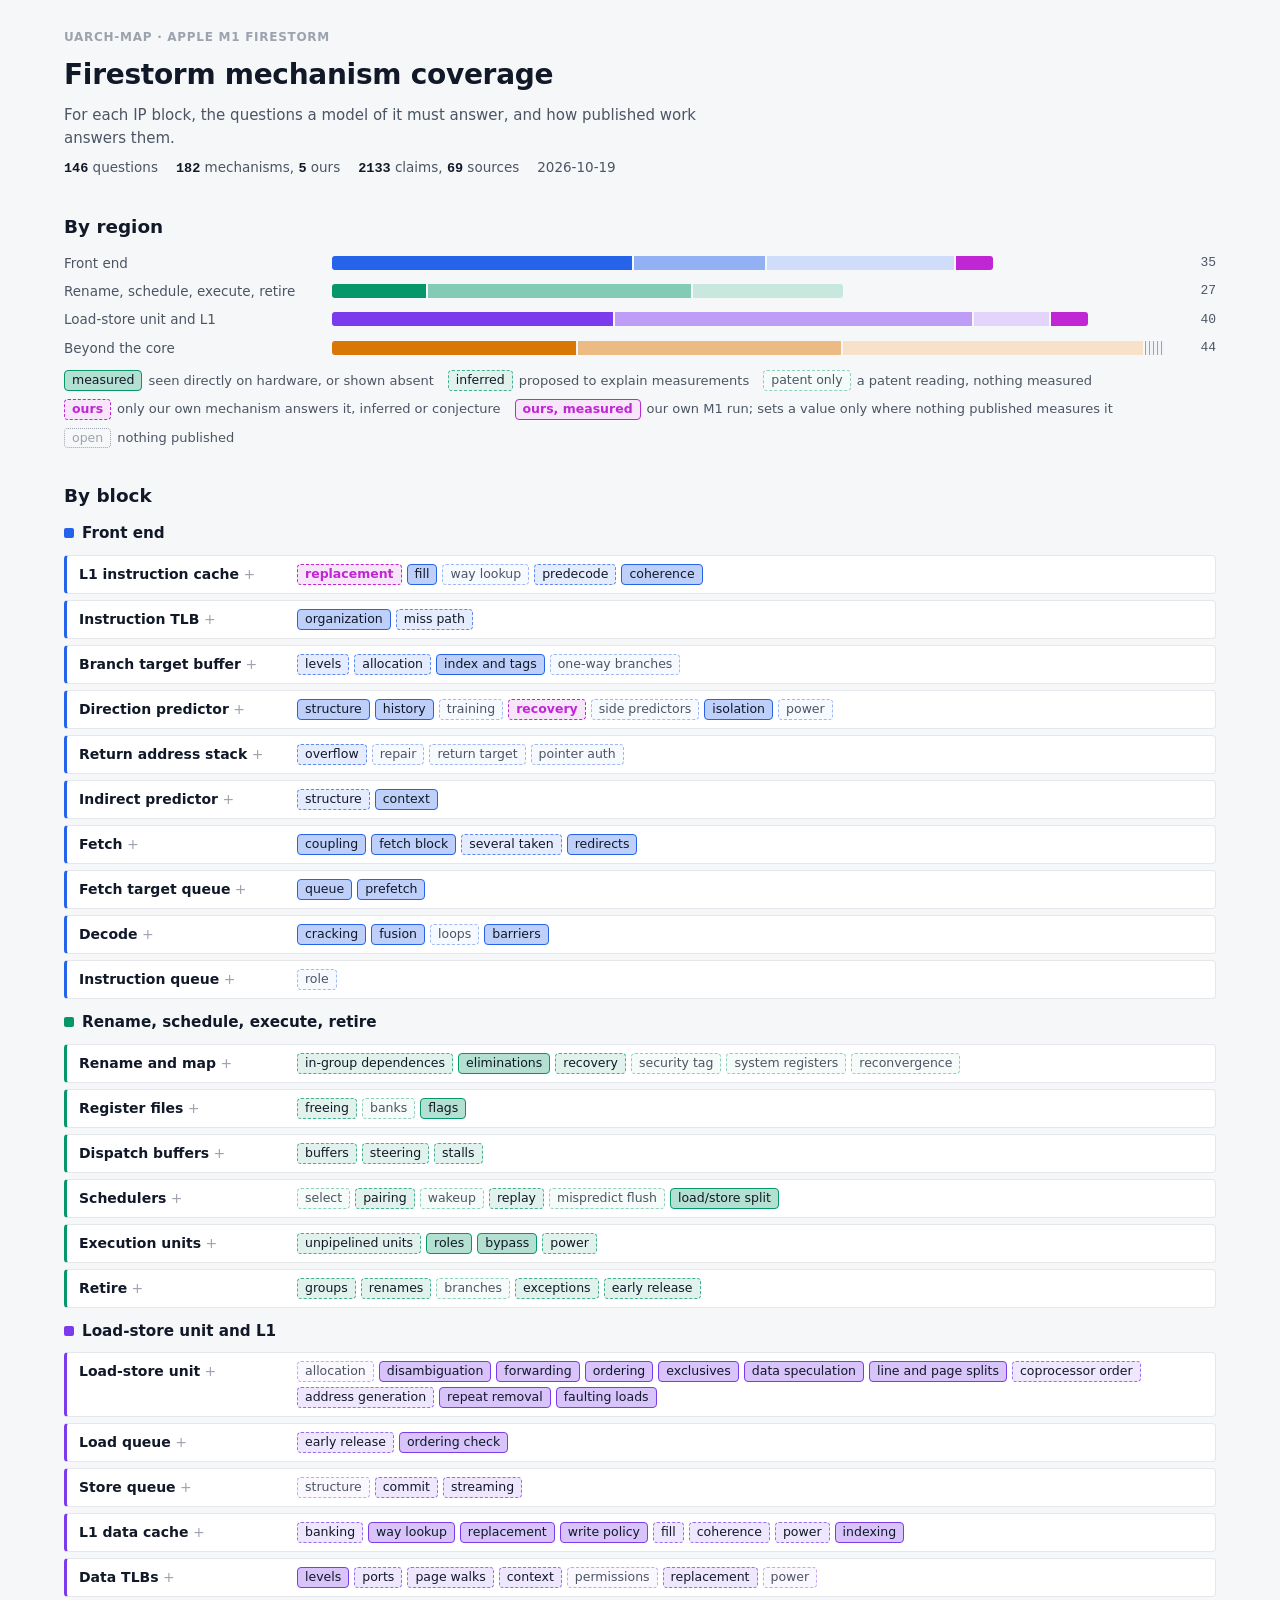
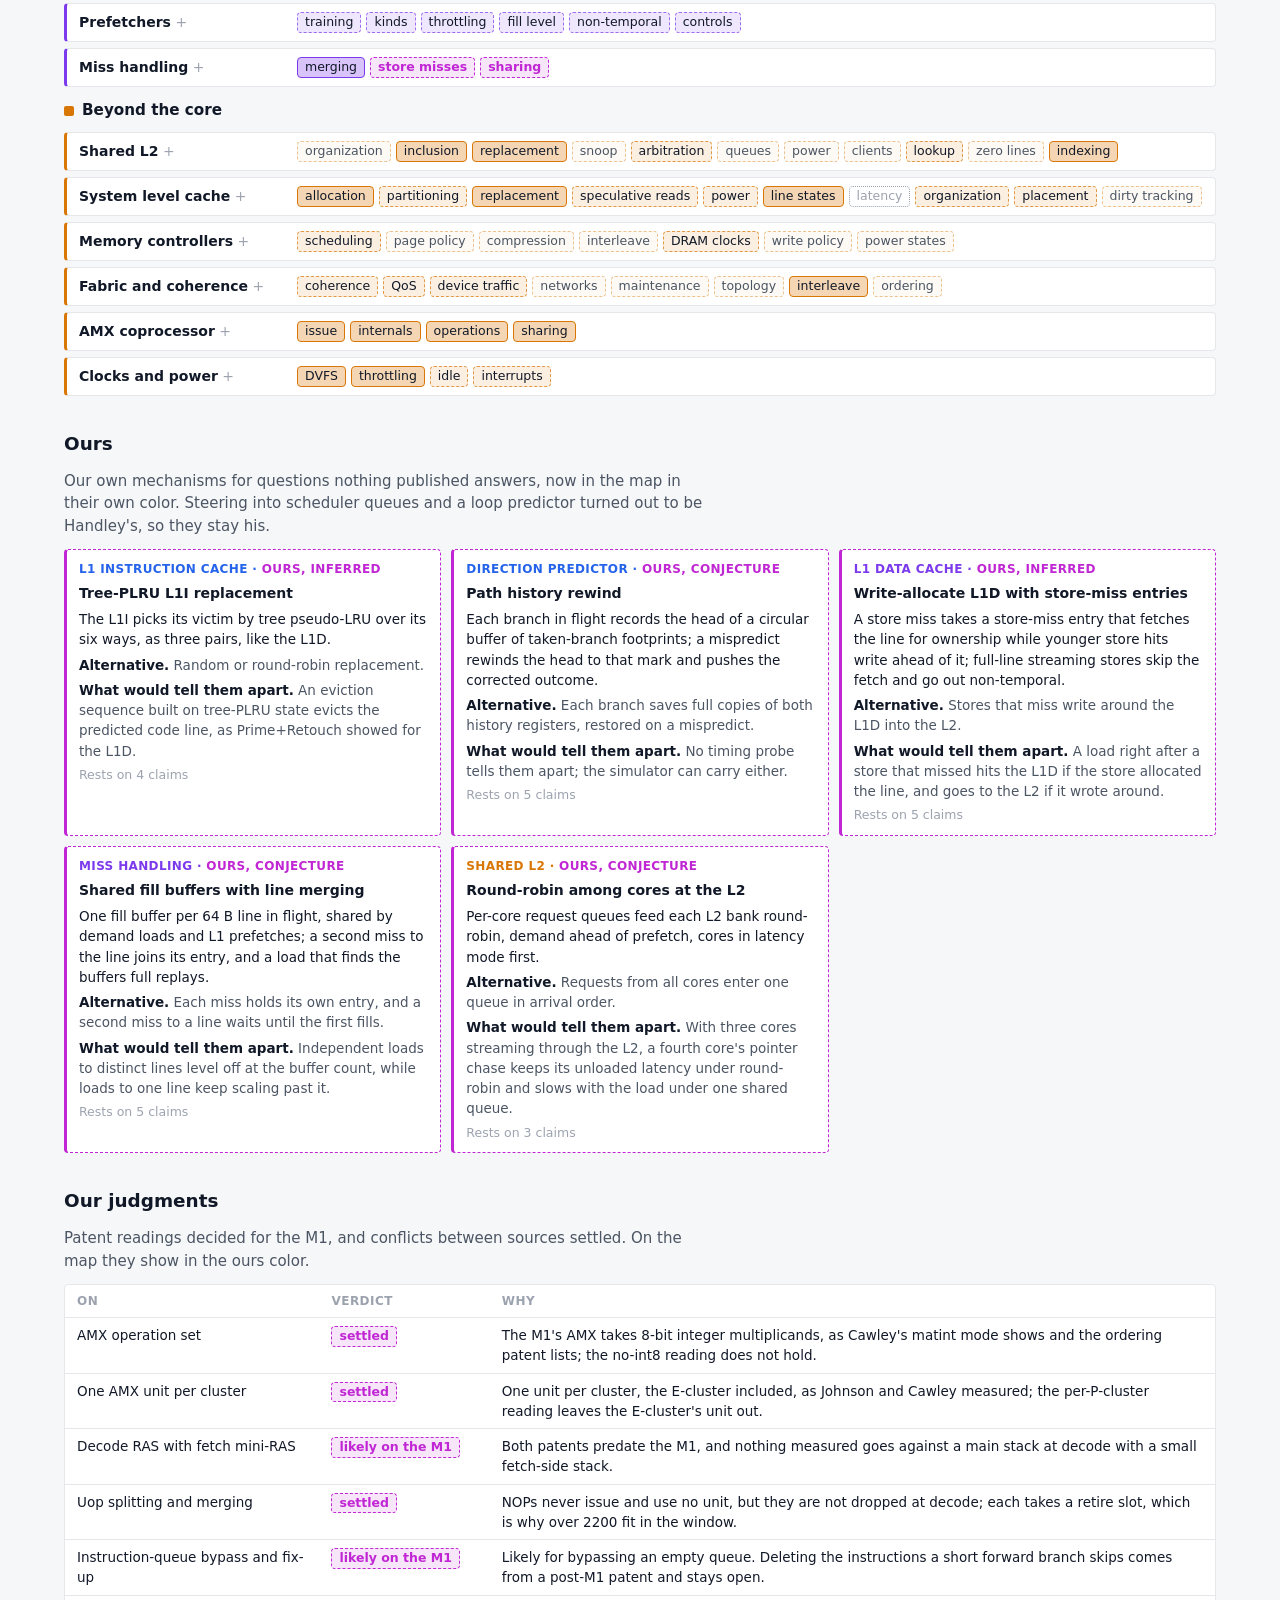
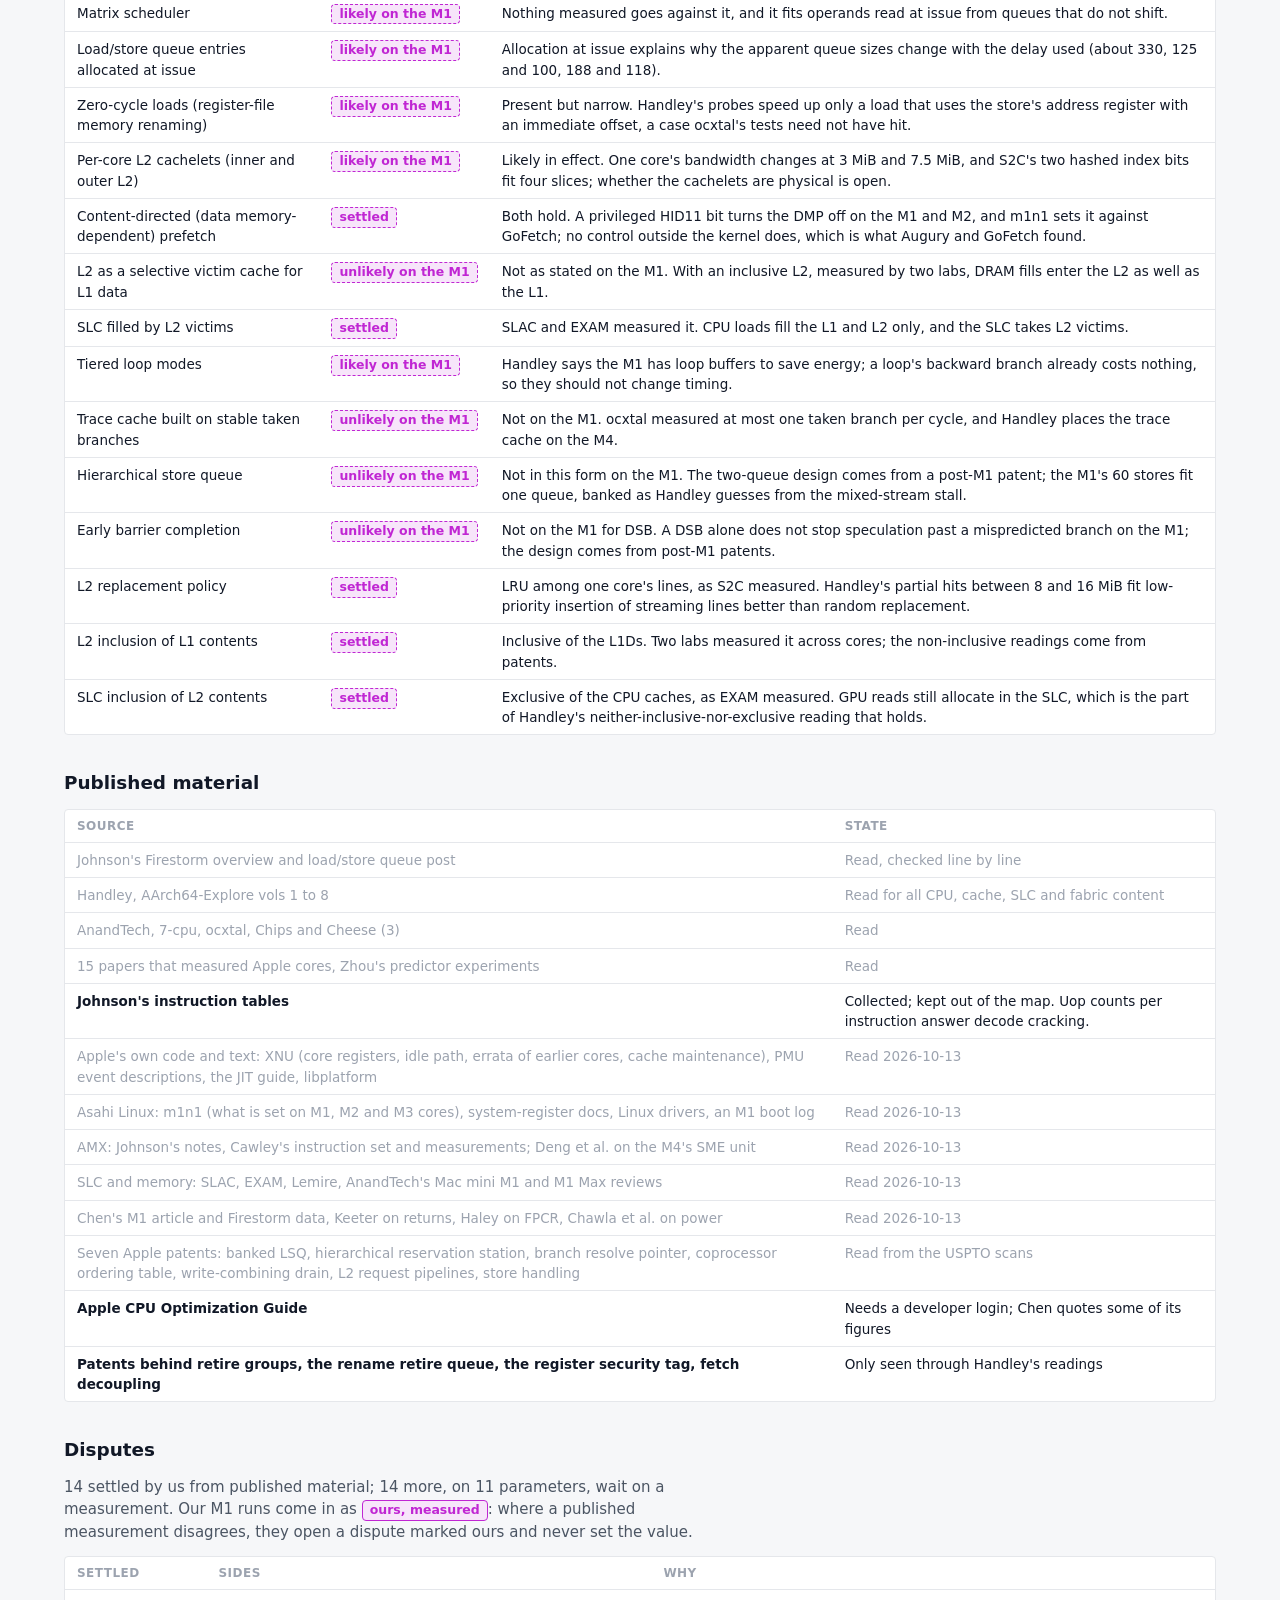
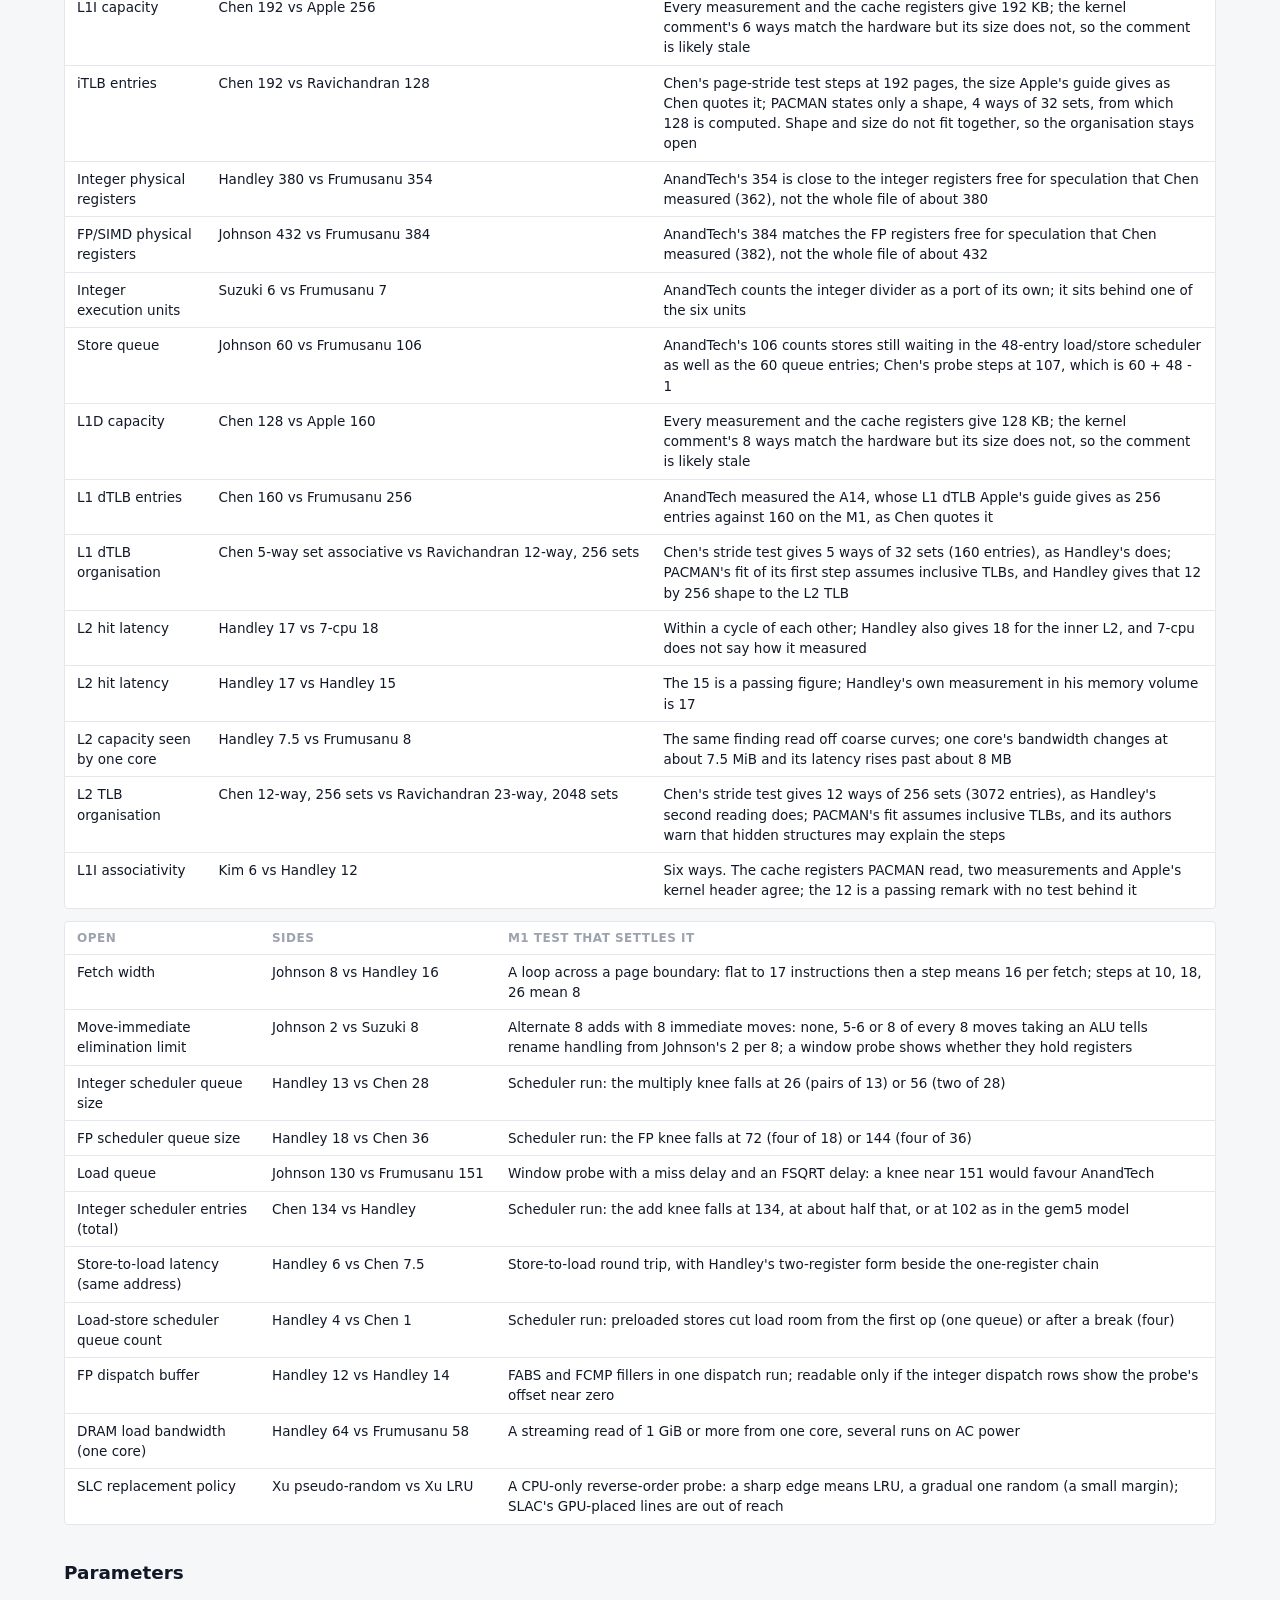
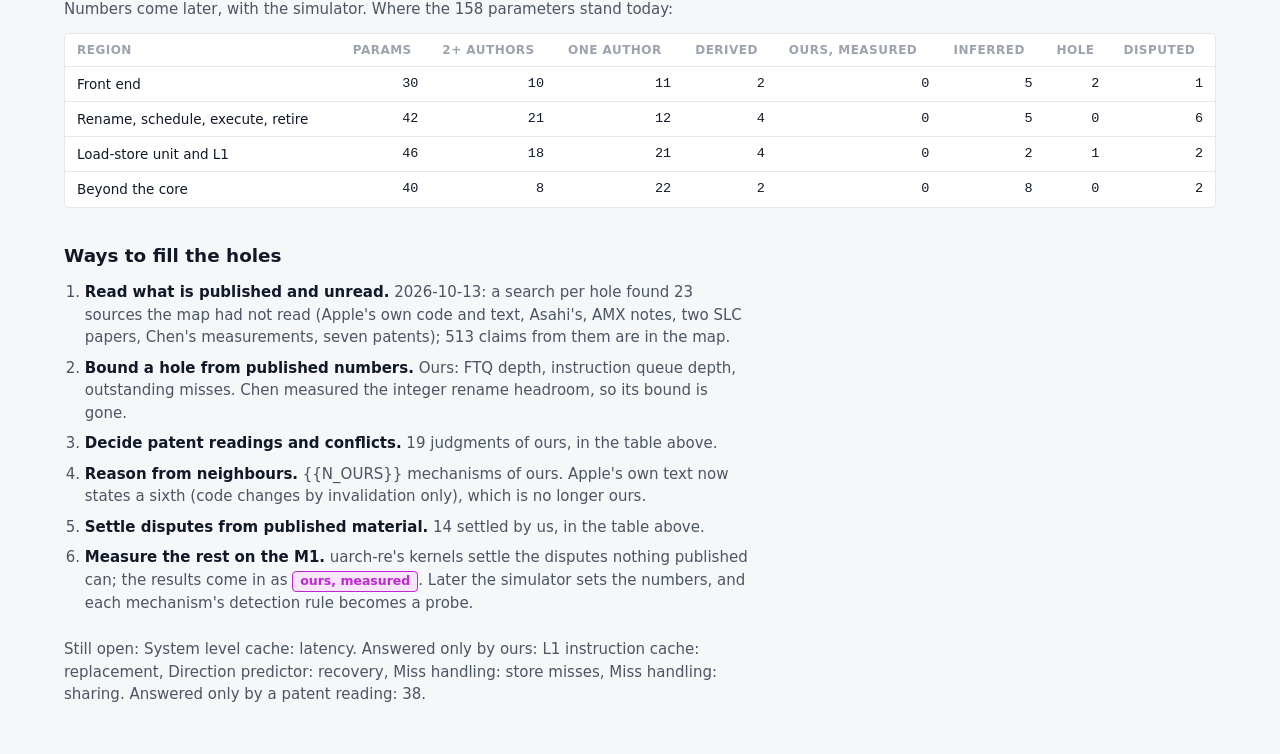
==== public/uarch-map/coverage-7a2030/index.html @ 6e40d419 "Coverage page: the M1 tests for the open disputes" ====
<!doctype html>
<html lang="en">
<head>
<meta charset="utf-8">
<meta name="viewport" content="width=device-width, initial-scale=1">
<meta name="robots" content="noindex, nofollow">
<title>Firestorm Mechanism Coverage</title>
<style>body { margin: 0; }</style>
<style>
/* One column of sections; hue marks the region, fill and outline mark how a mechanism is known (as on the map). */
:root {
  --bg: #f6f7f9; --surface: #ffffff; --raise: #f1f3f6;
  --ink: #111827; --ink-2: #4b5563; --ink-3: #9ca3af;
  --line: #e5e7eb; --edge: #6b7280; --link: #2563eb;
  --c-frontend: #2563eb; --c-backend: #059669; --c-lsu: #7c3aed; --c-beyond: #d97706;
  --ours: #c026d3;
  --font-ui: system-ui, -apple-system, "Segoe UI", Roboto, "Helvetica Neue", Arial, sans-serif;
  --font-num: ui-monospace, SFMono-Regular, Menlo, Consolas, "Liberation Mono", monospace;
  --hue: var(--edge);
  color-scheme: light;
}
@media (prefers-color-scheme: dark) {
  :root:not([data-theme="light"]) {
    --bg: #0b0f17; --surface: #121826; --raise: #1a2232;
    --ink: #f3f4f6; --ink-2: #c3c9d4; --ink-3: #6b7484;
    --line: #263041; --edge: #9aa3b2; --link: #60a5fa;
    --c-frontend: #60a5fa; --c-backend: #34d399; --c-lsu: #a78bfa; --c-beyond: #fbbf24;
    --ours: #e879f9;
    color-scheme: dark;
  }
}
:root[data-theme="dark"] {
  --bg: #0b0f17; --surface: #121826; --raise: #1a2232;
  --ink: #f3f4f6; --ink-2: #c3c9d4; --ink-3: #6b7484;
  --line: #263041; --edge: #9aa3b2; --link: #60a5fa;
  --c-frontend: #60a5fa; --c-backend: #34d399; --c-lsu: #a78bfa; --c-beyond: #fbbf24;
  --ours: #e879f9;
  color-scheme: dark;
}
body { background: var(--bg); color: var(--ink); font: 400 15px/1.5 var(--font-ui); }
.page { padding-inline: 16px; padding-block: 28px 48px; display: grid; gap: 34px; max-width: 72rem; margin-inline: auto; }
a { color: var(--link); text-underline-offset: 2px; }
:focus-visible { outline: 2px solid var(--link); outline-offset: 2px; }
h1, h2, h3 { text-wrap: balance; margin: 0; }
h1 { font-size: 1.75rem; font-weight: 650; letter-spacing: -0.01em; }
h2 { font-size: 1.15rem; font-weight: 650; }
h3 { font-size: 0.95rem; font-weight: 650; }
p { margin: 0; max-width: 68ch; color: var(--ink-2); }
.eyebrow { font-size: 12px; letter-spacing: 0.06em; text-transform: uppercase; color: var(--ink-3); font-weight: 600; }
.masthead { display: grid; gap: 8px; }
.stats { display: flex; flex-wrap: wrap; gap: 6px 18px; font-size: 13.5px; color: var(--ink-2); }
.stats b { font-family: var(--font-num); font-weight: 600; color: var(--ink); font-variant-numeric: tabular-nums; }
section { display: grid; gap: 12px; min-width: 0; }

.r-frontend { --hue: var(--c-frontend); }
.r-backend { --hue: var(--c-backend); }
.r-lsu { --hue: var(--c-lsu); }
.r-beyond { --hue: var(--c-beyond); }

/* evidence states */
.chip, .st { display: inline-block; border-radius: 4px; font-size: 12.5px; line-height: 1.35; padding: 1px 7px; border: 1px solid transparent; white-space: nowrap; }
.s-measured { background: color-mix(in srgb, var(--hue) 30%, var(--surface)); border: 1.5px solid var(--hue); color: var(--ink); }
.s-inferred { background: color-mix(in srgb, var(--hue) 12%, var(--surface)); border: 1px dashed color-mix(in srgb, var(--hue) 75%, var(--surface)); color: var(--ink); }
.s-patent { background: color-mix(in srgb, var(--hue) 4%, var(--surface)); border: 1px dashed color-mix(in srgb, var(--hue) 45%, var(--surface)); color: var(--ink-2); }
.s-ours { background: color-mix(in srgb, var(--ours) 12%, var(--surface)); border: 1.5px dashed var(--ours); color: var(--ours); font-weight: 600; }
.s-ours-m { background: color-mix(in srgb, var(--ours) 12%, var(--surface)); border: 1.5px solid var(--ours); color: var(--ours); font-weight: 600; }
td.sides { white-space: nowrap; }
.s-open { background: transparent; border: 1px dotted var(--ink-3); color: var(--ink-3); }

.legend { display: flex; flex-wrap: wrap; gap: 8px 14px; align-items: center; font-size: 13px; color: var(--ink-2); }
.legend .item { display: inline-flex; gap: 6px; align-items: center; }

.summary { display: grid; gap: 8px; }
.srow { display: grid; grid-template-columns: minmax(9rem, 16rem) minmax(0, 1fr) 2.5rem; gap: 12px; align-items: center; }
.sname { font-size: 13.5px; color: var(--ink-2); }
.track { min-width: 0; }
.bar { display: flex; height: 14px; border-radius: 3px; overflow: hidden; gap: 2px; }
.bar .seg { min-width: 3px; border: 0; padding: 0; border-radius: 0; }
.bar .s-measured { background: var(--hue); }
.bar .s-inferred { background: color-mix(in srgb, var(--hue) 50%, var(--surface)); }
.bar .s-patent { background: color-mix(in srgb, var(--hue) 22%, var(--surface)); }
.bar .s-ours { background: var(--ours); }
.bar .s-open { background: repeating-linear-gradient(90deg, var(--ink-3) 0 1px, var(--raise) 1px 4px); }
.num { font-family: var(--font-num); font-size: 13px; color: var(--ink-2); text-align: right; font-variant-numeric: tabular-nums; }
@media (max-width: 560px) { .srow { grid-template-columns: minmax(0, 1fr) 2.5rem; } .sname { grid-column: 1 / -1; } }

.region { gap: 6px; }
.rh { color: var(--ink); display: flex; align-items: center; gap: 8px; padding-bottom: 4px; }
.rh::before { content: ""; width: 10px; height: 10px; border-radius: 2px; background: var(--hue); }
details.blk { background: var(--surface); border: 1px solid var(--line); border-left: 3px solid var(--hue); border-radius: 4px; }
details.blk > summary { list-style: none; cursor: pointer; display: grid; grid-template-columns: minmax(9rem, 13rem) minmax(0, 1fr); gap: 10px; padding: 8px 12px; align-items: start; }
details.blk > summary::-webkit-details-marker { display: none; }
details.blk[open] > summary { border-bottom: 1px solid var(--line); }
.bname { font-weight: 600; font-size: 14px; }
.bname::after { content: " +"; color: var(--ink-3); font-weight: 400; }
details[open] .bname::after { content: " \2212"; }
.prop { display: inline-block; font-size: 11px; font-weight: 500; color: var(--ink-3); border: 1px solid var(--line); border-radius: 3px; padding: 0 5px; margin-left: 4px; vertical-align: 1px; }
.chips { display: flex; flex-wrap: wrap; gap: 5px; min-width: 0; }
@media (max-width: 640px) { details.blk > summary { grid-template-columns: minmax(0, 1fr); } }

.tbl { overflow-x: auto; }
table { border-collapse: collapse; width: 100%; font-size: 13.5px; }
th, td { text-align: left; vertical-align: top; padding: 7px 12px; border-bottom: 1px solid var(--line); }
th { font-size: 12px; font-weight: 600; color: var(--ink-3); text-transform: uppercase; letter-spacing: 0.04em; }
tbody tr:last-child td { border-bottom: 0; }
td.asp { white-space: nowrap; font-weight: 600; }
.ans + .ans { margin-top: 4px; }
.ans i { font-style: normal; font-size: 11px; color: var(--hue); border: 1px solid var(--hue); border-radius: 3px; padding: 0 4px; }
.none { color: var(--ink-3); }
td.n { font-family: var(--font-num); text-align: right; font-variant-numeric: tabular-nums; }
.card { background: var(--surface); border: 1px solid var(--line); border-radius: 4px; }

.imagine { display: grid; gap: 10px; grid-template-columns: repeat(auto-fill, minmax(min(100%, 21rem), 1fr)); }
.idea { background: var(--surface); border: 1px dashed var(--ours); border-left: 3px solid var(--ours); border-radius: 4px; padding: 10px 12px; display: grid; gap: 5px; align-content: start; }
.idea b { color: var(--ink); font-weight: 600; }
.ours-word { color: var(--ours); }
.idea .rests { font-size: 12.5px; color: var(--ink-3); }
.idea h3 { font-size: 14px; }
.idea .where { font-size: 12px; color: var(--hue); font-weight: 600; letter-spacing: 0.03em; text-transform: uppercase; }
.idea p { font-size: 13.5px; }
.idea .ask { color: var(--ink); }

ol.plan { margin: 0; padding-left: 1.3rem; display: grid; gap: 8px; max-width: 70ch; }
ol.plan li { color: var(--ink-2); }
ol.plan b { color: var(--ink); }
p.left-list { margin: 12px 0 0; color: var(--ink-2); max-width: 70ch; }
.done { color: var(--ink-3); }
.left td:first-child { font-weight: 600; }
</style>
</head>
<body>
<main class="page">
  <header class="masthead">
    <div class="eyebrow">uarch-map &middot; Apple M1 Firestorm</div>
    <h1>Firestorm mechanism coverage</h1>
    <p>For each IP block, the questions a model of it must answer, and how published work answers them.</p>
    <div class="stats"><span><b>146</b> questions</span><span><b>182</b> mechanisms, <b>5</b> ours</span><span><b>2133</b> claims, <b>69</b> sources</span><span>2026-10-19</span></div>
  </header>

  <section>
    <h2>By region</h2>
    <div class="summary"><div class="srow"><span class="sname">Front end</span><div class="track"><div class="bar r-frontend" style="width:79.5%"><span class="seg s-measured" style="flex:16" title="measured: 16"></span><span class="seg s-inferred" style="flex:7" title="inferred: 7"></span><span class="seg s-patent" style="flex:10" title="patent only: 10"></span><span class="seg s-ours" style="flex:2" title="ours: 2"></span></div></div><span class="num">35</span></div><div class="srow"><span class="sname">Rename, schedule, execute, retire</span><div class="track"><div class="bar r-backend" style="width:61.4%"><span class="seg s-measured" style="flex:5" title="measured: 5"></span><span class="seg s-inferred" style="flex:14" title="inferred: 14"></span><span class="seg s-patent" style="flex:8" title="patent only: 8"></span></div></div><span class="num">27</span></div><div class="srow"><span class="sname">Load-store unit and L1</span><div class="track"><div class="bar r-lsu" style="width:90.9%"><span class="seg s-measured" style="flex:15" title="measured: 15"></span><span class="seg s-inferred" style="flex:19" title="inferred: 19"></span><span class="seg s-patent" style="flex:4" title="patent only: 4"></span><span class="seg s-ours" style="flex:2" title="ours: 2"></span></div></div><span class="num">40</span></div><div class="srow"><span class="sname">Beyond the core</span><div class="track"><div class="bar r-beyond" style="width:100.0%"><span class="seg s-measured" style="flex:13" title="measured: 13"></span><span class="seg s-inferred" style="flex:14" title="inferred: 14"></span><span class="seg s-patent" style="flex:16" title="patent only: 16"></span><span class="seg s-open" style="flex:1" title="open: 1"></span></div></div><span class="num">44</span></div></div>
    <div class="legend">
      <span class="item"><span class="chip s-measured r-backend">measured</span> seen directly on hardware, or shown absent</span>
      <span class="item"><span class="chip s-inferred r-backend">inferred</span> proposed to explain measurements</span>
      <span class="item"><span class="chip s-patent r-backend">patent only</span> a patent reading, nothing measured</span>
      <span class="item"><span class="chip s-ours">ours</span> only our own mechanism answers it, inferred or conjecture</span>
      <span class="item"><span class="chip s-ours-m">ours, measured</span> our own M1 run; sets a value only where nothing published measures it</span>
      <span class="item"><span class="chip s-open">open</span> nothing published</span>
    </div>
  </section>

  <section>
    <h2>By block</h2>
    <section class="region"><h3 class="rh r-frontend">Front end</h3><details class="blk r-frontend"><summary><span class="bname">L1 instruction cache</span><span class="chips"><span class="chip s-ours" title="Which line a fill replaces">replacement</span><span class="chip s-measured" title="How lines come in (demand only, next-line, prediction-directed prefetch)">fill</span><span class="chip s-patent" title="How the way is found (way prediction or parallel lookup)">way lookup</span><span class="chip s-inferred" title="What is stored beside each line (predecode, branch marks)">predecode</span><span class="chip s-measured" title="How stores to code and cache maintenance reach the L1I">coherence</span></span></summary><div class="tbl"><table><thead><tr><th>Aspect</th><th>Question</th><th>Answered by</th></tr></thead><tbody><tr><td class="asp">replacement</td><td>Which line a fill replaces</td><td><div class="ans"><span class="st s-ours">ours, inferred</span> <b>Tree-PLRU L1I replacement</b>: The L1I picks its victim by tree pseudo-LRU over its six ways, as three pairs, like the L1D.</div></td></tr><tr><td class="asp">fill</td><td>How lines come in (demand only, next-line, prediction-directed prefetch)</td><td><div class="ans"><span class="st s-measured">absent</span> <b>Decoupled fetch with fetch-directed prefetch</b>: Fetch is not fully decoupled from branch prediction on the M1.</div><div class="ans"><span class="st s-inferred">inferred</span> <b>Fetch-directed prefetch present</b>: False</div><div class="ans"><span class="st s-inferred">inferred</span> <b>Scan-on-fill next-fetch predictor</b>: Prefetched instruction lines are scanned for branches before their first use.</div><div class="ans"><span class="st s-patent">patent only</span> <b>Cold-start fetch and predictor mode</b>: After power-up with empty caches, each instruction miss to the L2 brings three lines, and a new branch is written into four TAGE entries instead of one or two.</div></td></tr><tr><td class="asp">way lookup</td><td>How the way is found (way prediction or parallel lookup)</td><td><div class="ans"><span class="st s-patent">patent only</span> <b>I-cache way and translation from predictors</b>: The fetch predictor and a sequential way predictor supply the I-cache way and translation, so most fetches read one way and skip the iTLB and tag lookups.</div></td></tr><tr><td class="asp">predecode</td><td>What is stored beside each line (predecode, branch marks)</td><td><div class="ans"><span class="st s-inferred">inferred</span> <b>Scan-on-fill next-fetch predictor</b>: Prefetched instruction lines are scanned for branches before their first use.</div><div class="ans"><span class="st s-patent">patent only</span> <b>Biased-branch filtering in the front end</b>: Branches, indirect branches and CSELs that always go one way are marked at the I-cache, handled as jumps, NOPs or moves, kept out of the main predictors and checked on a lightweight branch unit.</div><div class="ans"><span class="st s-patent">patent only</span> <b>I-cache predecode on fill</b>: Lines are predecoded on fill: calls and returns are marked, PC-relative branch targets keep their low 14 bits, and all undefined encodings become one value.</div></td></tr><tr><td class="asp">coherence</td><td>How stores to code and cache maintenance reach the L1I</td><td><div class="ans"><span class="st s-measured">measured</span> <b>Code changes by invalidation only</b>: The L1I does not snoop stores: code written as data runs only after it is invalidated by line. The data side is coherent to the point of unification, so no data-cache clean is needed first.</div></td></tr></tbody></table></div></details><details class="blk r-frontend"><summary><span class="bname">Instruction TLB</span><span class="chips"><span class="chip s-measured" title="User and kernel iTLBs and their shape">organization</span><span class="chip s-inferred" title="Where an iTLB miss goes (L1 dTLB, L2 TLB, walker)">miss path</span></span></summary><div class="tbl"><table><thead><tr><th>Aspect</th><th>Question</th><th>Answered by</th></tr></thead><tbody><tr><td class="asp">organization</td><td>User and kernel iTLBs and their shape</td><td><div class="ans"><span class="st s-measured">measured</span> <b>iTLB organisation</b>: 4-way, 32 sets</div></td></tr><tr><td class="asp">miss path</td><td>Where an iTLB miss goes (L1 dTLB, L2 TLB, walker)</td><td><div class="ans"><span class="st s-inferred">inferred</span> <b>L1 dTLB as backing store for the iTLBs</b>: Translations evicted from the user or kernel L1 iTLB move into the shared L1 dTLB; loads cannot see the iTLB itself.</div></td></tr></tbody></table></div></details><details class="blk r-frontend"><summary><span class="bname">Branch target buffer</span><span class="chips"><span class="chip s-inferred" title="The BTB tiers and what a hit in each costs">levels</span><span class="chip s-inferred" title="Which branches get entries and when (decode, retire, line fill)">allocation</span><span class="chip s-measured" title="Indexing, tags, aliasing and context">index and tags</span><span class="chip s-patent" title="Special handling of branches that always go one way">one-way branches</span></span></summary><div class="tbl"><table><thead><tr><th>Aspect</th><th>Question</th><th>Answered by</th></tr></thead><tbody><tr><td class="asp">levels</td><td>The BTB tiers and what a hit in each costs</td><td><div class="ans"><span class="st s-inferred">inferred</span> <b>Branch targets tied to the L1I</b>: A branch that misses the first-level BTB takes its target from the L1I, with a two-cycle bubble.</div></td></tr><tr><td class="asp">allocation</td><td>Which branches get entries and when (decode, retire, line fill)</td><td><div class="ans"><span class="st s-inferred">inferred</span> <b>Scan-on-fill next-fetch predictor</b>: Prefetched instruction lines are scanned for branches before their first use.</div><div class="ans"><span class="st s-patent">patent only</span> <b>Fetch-predictor training and hysteresis</b>: The slower predictors that check the fetch predictor also write it; hysteresis keeps an entry until it is wrong twice, and a new entry meeting a strong set goes to a FIFO overflow table.</div></td></tr><tr><td class="asp">index and tags</td><td>Indexing, tags, aliasing and context</td><td><div class="ans"><span class="st s-measured">measured</span> <b>Phantom fetch on non-branches</b>: A non-branch at the address of a trained branch redirects fetch to the trained target, which is fetched but never executed.</div><div class="ans"><span class="st s-inferred">inferred</span> <b>Next-fetch-predictor fetch groups</b>: The fetch predictor, indexed and tagged by the fetch PC, gives the next fetch group&#x27;s target, length and ending branch type; one group, ending at a taken branch, is fetched per cycle.</div></td></tr><tr><td class="asp">one-way branches</td><td>Special handling of branches that always go one way</td><td><div class="ans"><span class="st s-patent">patent only</span> <b>Biased-branch filtering in the front end</b>: Branches, indirect branches and CSELs that always go one way are marked at the I-cache, handled as jumps, NOPs or moves, kept out of the main predictors and checked on a lightweight branch unit.</div></td></tr></tbody></table></div></details><details class="blk r-frontend"><summary><span class="bname">Direction predictor</span><span class="chips"><span class="chip s-measured" title="Tables, tags and how the provider is chosen">structure</span><span class="chip s-measured" title="What the history holds and how it updates">history</span><span class="chip s-patent" title="When entries train and allocate (execute or retire; on mispredict)">training</span><span class="chip s-ours" title="How speculative history is repaired after a mispredict">recovery</span><span class="chip s-patent" title="Side predictors (loop predictor, statistical corrector)">side predictors</span><span class="chip s-measured" title="Context or privilege isolation">isolation</span><span class="chip s-patent" title="How the branch predictors save energy (clock gating from fetch-predictor hints, staged table lookup, tables powered off)">power</span></span></summary><div class="tbl"><table><thead><tr><th>Aspect</th><th>Question</th><th>Answered by</th></tr></thead><tbody><tr><td class="asp">structure</td><td>Tables, tags and how the provider is chosen</td><td><div class="ans"><span class="st s-measured">measured</span> <b>Direction predictor type</b>: tage-like</div><div class="ans"><span class="st s-measured">measured</span> <b>TAGE table layout</b>: Six tagged tables, each with its own associativity, are indexed by PC bits 18:2 and history and split by PC bit 6, so two branches in one block are read together.</div></td></tr><tr><td class="asp">history</td><td>What the history holds and how it updates</td><td><div class="ans"><span class="st s-measured">measured</span> <b>Path history register (shift-and-XOR)</b>: The 100-bit history shifts and XORs in branch address bits, not outcomes.</div></td></tr><tr><td class="asp">training</td><td>When entries train and allocate (execute or retire; on mispredict)</td><td><div class="ans"><span class="st s-patent">patent only</span> <b>Branch information tables and retire-time training</b>: Each branch carries its predictor indices and state from decode to retire in branch information tables; predictors train at retire, only on mispredictions or weak predictions.</div><div class="ans"><span class="st s-patent">patent only</span> <b>Cold-start fetch and predictor mode</b>: After power-up with empty caches, each instruction miss to the L2 brings three lines, and a new branch is written into four TAGE entries instead of one or two.</div></td></tr><tr><td class="asp">recovery</td><td>How speculative history is repaired after a mispredict</td><td><div class="ans"><span class="st s-ours">ours, conjecture</span> <b>Path history rewind</b>: Each branch in flight records the head of a circular buffer of taken-branch footprints; a mispredict rewinds the head to that mark and pushes the corrected outcome.</div></td></tr><tr><td class="asp">side predictors</td><td>Side predictors (loop predictor, statistical corrector)</td><td><div class="ans"><span class="st s-patent">patent only</span> <b>Companion loop predictor</b>: A small loop predictor beside TAGE takes over in loops so the TAGE tables can be shut down soon after loop mode starts.</div></td></tr><tr><td class="asp">isolation</td><td>Context or privilege isolation</td><td><div class="ans"><span class="st s-measured">absent</span> <b>Branch predictor context isolation</b>: The conditional predictor keeps no privilege or process tag.</div></td></tr><tr><td class="asp">power</td><td>How the branch predictors save energy (clock gating from fetch-predictor hints, staged table lookup, tables powered off)</td><td><div class="ans"><span class="st s-patent">patent only</span> <b>Predictor power gating</b>: Fetch-predictor entries record which predictors the coming groups need so the others are clock-gated, and TAGE tables are probed in stages or powered off when little used.</div></td></tr></tbody></table></div></details><details class="blk r-frontend"><summary><span class="bname">Return address stack</span><span class="chips"><span class="chip s-inferred" title="What happens when calls nest deeper than the stack">overflow</span><span class="chip s-patent" title="How the stack is repaired after wrong-path calls and returns">repair</span><span class="chip s-patent" title="How fetch after a return gets its target and fetch-group length">return target</span><span class="chip s-patent" title="How pointer authentication of return addresses interacts with the return stack">pointer auth</span></span></summary><div class="tbl"><table><thead><tr><th>Aspect</th><th>Question</th><th>Answered by</th></tr></thead><tbody><tr><td class="asp">overflow</td><td>What happens when calls nest deeper than the stack</td><td><div class="ans"><span class="st s-inferred">inferred</span> <b>Return stack cleared on overflow</b>: Once calls nest deeper than the return stack, call and return time rises sharply, read as the core clearing the stack on overflow.</div><div class="ans"><span class="st s-patent">patent only</span> <b>Decode RAS with fetch mini-RAS</b>: The main return stack is kept at decode, and a small fetch-side stack covers only returns whose calls decode has not yet seen.</div></td></tr><tr><td class="asp">repair</td><td>How the stack is repaired after wrong-path calls and returns</td><td><div class="ans"><span class="st s-patent">patent only</span> <b>Decode RAS with fetch mini-RAS</b>: The main return stack is kept at decode, and a small fetch-side stack covers only returns whose calls decode has not yet seen.</div></td></tr><tr><td class="asp">return target</td><td>How fetch after a return gets its target and fetch-group length</td><td><div class="ans"><span class="st s-patent">patent only</span> <b>Return fetch table</b>: Fetch groups ending in a return sit in a separate table holding no target or length; the RAS gives the target, and fetch after the return assumes the maximum length.</div></td></tr><tr><td class="asp">pointer auth</td><td>How pointer authentication of return addresses interacts with the return stack</td><td><div class="ans"><span class="st s-patent">patent only</span> <b>Pointer authentication at the RAS</b>: Pointer authentication codes in the high bits of return addresses are checked in the logic that pushes and pops the return stack.</div></td></tr></tbody></table></div></details><details class="blk r-frontend"><summary><span class="bname">Indirect predictor</span><span class="chips"><span class="chip s-inferred" title="Structure and history used for indirect targets">structure</span><span class="chip s-measured" title="Context tagging and checks">context</span></span></summary><div class="tbl"><table><thead><tr><th>Aspect</th><th>Question</th><th>Answered by</th></tr></thead><tbody><tr><td class="asp">structure</td><td>Structure and history used for indirect targets</td><td><div class="ans"><span class="st s-inferred">inferred</span> <b>Indirect predictor type</b>: ittage-like</div><div class="ans"><span class="st s-patent">patent only</span> <b>Tagged history tables for indirect targets</b>: Indirect targets come from tagged tables indexed by PC and path history, with usefulness bits and hysteresis that keeps a target until it misses twice.</div><div class="ans"><span class="st s-patent">patent only</span> <b>objc_msgSend method predictor</b> <i>M2</i>: For one configured hot indirect branch, a predict uop hashes the class and selector registers into a method cache that redirects fetch; the M1 lacks it.</div></td></tr><tr><td class="asp">context</td><td>Context tagging and checks</td><td><div class="ans"><span class="st s-measured">measured</span> <b>Indirect target context check</b>: Indirect-predictor entries are shared across privilege levels and ASIDs; a target trained in another context is fetched but not executed.</div></td></tr></tbody></table></div></details><details class="blk r-frontend"><summary><span class="bname">Fetch</span><span class="chips"><span class="chip s-measured" title="How prediction steers fetch (coupled or decoupled)">coupling</span><span class="chip s-measured" title="What one fetch delivers (alignment, line crossing, stop at taken branch)">fetch block</span><span class="chip s-inferred" title="Whether more than one taken branch can be fetched per cycle">several taken</span><span class="chip s-measured" title="How redirects (mispredict, BTB miss, decode-time correction) flow back to fetch">redirects</span></span></summary><div class="tbl"><table><thead><tr><th>Aspect</th><th>Question</th><th>Answered by</th></tr></thead><tbody><tr><td class="asp">coupling</td><td>How prediction steers fetch (coupled or decoupled)</td><td><div class="ans"><span class="st s-measured">absent</span> <b>Decoupled fetch with fetch-directed prefetch</b>: Fetch is not fully decoupled from branch prediction on the M1.</div></td></tr><tr><td class="asp">fetch block</td><td>What one fetch delivers (alignment, line crossing, stop at taken branch)</td><td><div class="ans"><span class="st s-measured">measured</span> <b>Fetch split at page boundaries</b> <i>new</i>: A fetch that crosses a page boundary takes two cycles, one per page; within a page fetch delivers up to 16 instructions, one 64 B line, per cycle.</div><div class="ans"><span class="st s-inferred">inferred</span> <b>Next-fetch-predictor fetch groups</b>: The fetch predictor, indexed and tagged by the fetch PC, gives the next fetch group&#x27;s target, length and ending branch type; one group, ending at a taken branch, is fetched per cycle.</div></td></tr><tr><td class="asp">several taken</td><td>Whether more than one taken branch can be fetched per cycle</td><td><div class="ans"><span class="st s-inferred">inferred</span> <b>Next-fetch-predictor fetch groups</b>: The fetch predictor, indexed and tagged by the fetch PC, gives the next fetch group&#x27;s target, length and ending branch type; one group, ending at a taken branch, is fetched per cycle.</div><div class="ans"><span class="st s-patent">patent only</span> <b>Trace cache built on stable taken branches</b> <i>M4</i>: Straight-line runs joined by stable taken branches are copied from the instruction queue into a trace cache, so one fetch can cross several taken branches.</div></td></tr><tr><td class="asp">redirects</td><td>How redirects (mispredict, BTB miss, decode-time correction) flow back to fetch</td><td><div class="ans"><span class="st s-measured">measured</span> <b>Wrong-path branch redirect</b>: A mispredicted indirect branch on the wrong path of an older mispredict is squashed as soon as its target is computed, and fetch moves to that target.</div><div class="ans"><span class="st s-patent">patent only</span> <b>Reuse past reconvergence</b> <i>POST-M1</i>: After a mispredicted short forward branch, loads past the reconvergence point that do not depend on the wrong path keep their values, and branch outcomes there pass to fetch.</div><div class="ans"><span class="st s-patent">patent only</span> <b>Staged fetch redirects</b>: Slower predictors and decode check the single-cycle fetch prediction and refetch in a few cycles when they disagree, well short of a flush; fetch halts when no target is known.</div></td></tr></tbody></table></div></details><details class="blk r-frontend"><summary><span class="bname">Fetch target queue</span><span class="chips"><span class="chip s-measured" title="Whether predicted addresses queue ahead of fetch">queue</span><span class="chip s-measured" title="Whether queued addresses drive I-cache prefetch">prefetch</span></span></summary><div class="tbl"><table><thead><tr><th>Aspect</th><th>Question</th><th>Answered by</th></tr></thead><tbody><tr><td class="asp">queue</td><td>Whether predicted addresses queue ahead of fetch</td><td><div class="ans"><span class="st s-measured">absent</span> <b>Decoupled fetch with fetch-directed prefetch</b>: Fetch is not fully decoupled from branch prediction on the M1.</div></td></tr><tr><td class="asp">prefetch</td><td>Whether queued addresses drive I-cache prefetch</td><td><div class="ans"><span class="st s-measured">absent</span> <b>Decoupled fetch with fetch-directed prefetch</b>: Fetch is not fully decoupled from branch prediction on the M1.</div><div class="ans"><span class="st s-inferred">inferred</span> <b>Fetch-directed prefetch present</b>: False</div></td></tr></tbody></table></div></details><details class="blk r-frontend"><summary><span class="bname">Decode</span><span class="chips"><span class="chip s-measured" title="Which instructions become several uops, and where they split">cracking</span><span class="chip s-measured" title="Which pairs fuse and at which stage">fusion</span><span class="chip s-patent" title="Loop buffer or replay of loops from a queue">loops</span><span class="chip s-measured" title="How barriers and system instructions are handled early">barriers</span></span></summary><div class="tbl"><table><thead><tr><th>Aspect</th><th>Question</th><th>Answered by</th></tr></thead><tbody><tr><td class="asp">cracking</td><td>Which instructions become several uops, and where they split</td><td><div class="ans"><span class="st s-measured">measured</span> <b>Uop splitting and merging</b>: Shifted or extended ALU ops are one uop that issues twice, LDP and fused pairs issue once, NOP and B never issue, and pre- or post-indexed accesses add a base-update uop.</div><div class="ans"><span class="st s-inferred">inferred</span> <b>Store address and store data uops</b> <i>new</i>: A store issues as a store-address uop and a store-data uop; Apple&#x27;s guide gives the P-core up to two of each per cycle beside three load uops.</div><div class="ans"><span class="st s-inferred">inferred</span> <b>Vector load pair split at cache access</b>: An LDP of Q registers is one instruction through rename and the ROB and splits into two 16 B cache requests only at cache access; an LDP of X registers stays one request.</div></td></tr><tr><td class="asp">fusion</td><td>Which pairs fuse and at which stage</td><td><div class="ans"><span class="st s-measured">measured</span> <b>Fusion rules</b>: flag-ALU+b.cc, ALU+cbz/cbnz, aese+aesmc, aesd+aesimc, aes+eor, pmull+eor, amx+amx</div><div class="ans"><span class="st s-measured">measured</span> <b>Macro-op fusion</b>: Decode spots pairs (an ALU op and a following conditional branch, cbz or cbnz; AES and PMULL pairs; AMX pairs) and Map merges them into one uop; adrp+add and mov+movk do not fuse.</div><div class="ans"><span class="st s-patent">patent only</span> <b>Load-op fusion</b> <i>POST-M1</i>: A small ALU in the load/store unit applies an ADD, XOR, shift, rotate, CBZ or TBZ decoded in the same cycle to the loaded value; the M1 has no load-op fusion.</div></td></tr><tr><td class="asp">loops</td><td>Loop buffer or replay of loops from a queue</td><td><div class="ans"><span class="st s-patent">patent only</span> <b>Tiered loop modes</b>: Loops run from the instruction queue, a loop buffer or an L0 cache.</div></td></tr><tr><td class="asp">barriers</td><td>How barriers and system instructions are handled early</td><td><div class="ans"><span class="st s-measured">measured</span> <b>Barriers that stop speculation</b>: A CSDB or ISB placed after a bounds check stops speculative execution past a mispredicted branch; a DMB or DSB on its own does not.</div><div class="ans"><span class="st s-patent">patent only</span> <b>Early barrier completion</b> <i>POST-M1</i>: ISB and DSB flush younger work at decode and complete once the relevant older instructions finish, poisoning rare conflicting instructions instead of waiting for the barrier to reach the ROB head.</div></td></tr></tbody></table></div></details><details class="blk r-frontend"><summary><span class="bname">Instruction queue</span><span class="chips"><span class="chip s-patent" title="What the queue between fetch and decode does (skid, loop source, bypass when empty)">role</span></span></summary><div class="tbl"><table><thead><tr><th>Aspect</th><th>Question</th><th>Answered by</th></tr></thead><tbody><tr><td class="asp">role</td><td>What the queue between fetch and decode does (skid, loop source, bypass when empty)</td><td><div class="ans"><span class="st s-patent">patent only</span> <b>Instruction-queue bypass and fix-up</b>: Fetch bypasses the instruction queue when it is empty; in the queue, instructions a taken short forward branch skips are deleted without resteering fetch.</div><div class="ans"><span class="st s-patent">patent only</span> <b>Tiered loop modes</b>: Loops run from the instruction queue, a loop buffer or an L0 cache.</div></td></tr></tbody></table></div></details></section><section class="region"><h3 class="rh r-backend">Rename, schedule, execute, retire</h3><details class="blk r-backend"><summary><span class="bname">Rename and map</span><span class="chips"><span class="chip s-inferred" title="How dependencies inside one 8-wide group are resolved">in-group dependences</span><span class="chip s-measured" title="Move elimination, zero idioms and immediates (how they share registers)">eliminations</span><span class="chip s-inferred" title="How the map is restored after a mispredict or exception">recovery</span><span class="chip s-patent" title="Security tags on register mappings">security tag</span><span class="chip s-patent" title="How writes to flags and special registers are renamed instead of serialized">system registers</span><span class="chip s-patent" title="Whether work past the reconvergence point of a mispredicted branch is kept rather than redone">reconvergence</span></span></summary><div class="tbl"><table><thead><tr><th>Aspect</th><th>Question</th><th>Answered by</th></tr></thead><tbody><tr><td class="asp">in-group dependences</td><td>How dependencies inside one 8-wide group are resolved</td><td><div class="ans"><span class="st s-inferred">inferred</span> <b>Group dependency map</b>: A Map stage ahead of Rename resolves register dependences among the up to eight instructions of a cycle, so chains of eliminated scalar moves still complete at rename.</div></td></tr><tr><td class="asp">eliminations</td><td>Move elimination, zero idioms and immediates (how they share registers)</td><td><div class="ans"><span class="st s-measured">measured</span> <b>Move elimination and zeroing</b>: Full-width register moves finish at rename and vector zeroing costs nothing; sub-register moves, MOV from xzr and EOR self-zeroing run as ordinary ops.</div><div class="ans"><span class="st s-measured">measured</span> <b>Register move elimination</b>: True</div><div class="ans"><span class="st s-measured">measured</span> <b>Zero idiom elimination</b>: True</div><div class="ans"><span class="st s-inferred">inferred</span> <b>Immediate register pool written at rename</b>: A MOV of a non-zero immediate completes at rename into a pool of about 36 registers.</div><div class="ans"><span class="st s-inferred">inferred</span> <b>Rename retire queue (history file)</b>: A second queue of about 620 entries limits instructions that change the register map.</div></td></tr><tr><td class="asp">recovery</td><td>How the map is restored after a mispredict or exception</td><td><div class="ans"><span class="st s-inferred">inferred</span> <b>Rename retire queue (history file)</b>: A second queue of about 620 entries limits instructions that change the register map.</div></td></tr><tr><td class="asp">security tag</td><td>Security tags on register mappings</td><td><div class="ans"><span class="st s-patent">patent only</span> <b>Register mapping security tag</b>: Reading a register the process has not written slows integer issue to about 4-wide.</div></td></tr><tr><td class="asp">system registers</td><td>How writes to flags and special registers are renamed instead of serialized</td><td><div class="ans"><span class="st s-patent">patent only</span> <b>Speculative special-register writes</b>: Flag moves are handled at the rename map, and other special-register writes go out of order into speculative storage made permanent at retire, so they do not serialize.</div></td></tr><tr><td class="asp">reconvergence</td><td>Whether work past the reconvergence point of a mispredicted branch is kept rather than redone</td><td><div class="ans"><span class="st s-patent">patent only</span> <b>Reuse past reconvergence</b> <i>POST-M1</i>: After a mispredicted short forward branch, loads past the reconvergence point that do not depend on the wrong path keep their values, and branch outcomes there pass to fetch.</div></td></tr></tbody></table></div></details><details class="blk r-backend"><summary><span class="bname">Register files</span><span class="chips"><span class="chip s-inferred" title="When a physical register is freed">freeing</span><span class="chip s-patent" title="Banking, read ports and power">banks</span><span class="chip s-measured" title="How condition flags are renamed and stored">flags</span></span></summary><div class="tbl"><table><thead><tr><th>Aspect</th><th>Question</th><th>Answered by</th></tr></thead><tbody><tr><td class="asp">freeing</td><td>When a physical register is freed</td><td><div class="ans"><span class="st s-inferred">inferred</span> <b>Rename retire queue (history file)</b>: A second queue of about 620 entries limits instructions that change the register map.</div></td></tr><tr><td class="asp">banks</td><td>Banking, read ports and power</td><td><div class="ans"><span class="st s-patent">patent only</span> <b>Banked register file with bank power gating</b>: The register file has four banks that power down separately; waking one costs two or three cycles.</div><div class="ans"><span class="st s-patent">patent only</span> <b>Writeback overflow pool</b> <i>POST-M1</i>: Results beyond the register file&#x27;s write ports go to a temporary pool and drain later instead of stalling issue.</div></td></tr><tr><td class="asp">flags</td><td>How condition flags are renamed and stored</td><td><div class="ans"><span class="st s-measured">measured</span> <b>Split flag register files</b>: Scalar and SIMD/fp code keep separate condition-flag register files; flag chains within a domain cost nothing, and moving flags across costs about six cycles.</div></td></tr></tbody></table></div></details><details class="blk r-backend"><summary><span class="bname">Dispatch buffers</span><span class="chips"><span class="chip s-inferred" title="Buffers between rename and the schedulers">buffers</span><span class="chip s-inferred" title="How a uop picks its scheduler queue">steering</span><span class="chip s-inferred" title="What stalls rename when a buffer or queue is full">stalls</span></span></summary><div class="tbl"><table><thead><tr><th>Aspect</th><th>Question</th><th>Answered by</th></tr></thead><tbody><tr><td class="asp">buffers</td><td>Buffers between rename and the schedulers</td><td><div class="ans"><span class="st s-inferred">inferred</span> <b>Two-level dispatch through unordered buffers</b>: Rename writes into unordered dispatch buffers that feed one scheduler queue per unit.</div></td></tr><tr><td class="asp">steering</td><td>How a uop picks its scheduler queue</td><td><div class="ans"><span class="st s-inferred">inferred</span> <b>Two-level dispatch through unordered buffers</b>: Rename writes into unordered dispatch buffers that feed one scheduler queue per unit.</div></td></tr><tr><td class="asp">stalls</td><td>What stalls rename when a buffer or queue is full</td><td><div class="ans"><span class="st s-inferred">inferred</span> <b>Two-level dispatch through unordered buffers</b>: Rename writes into unordered dispatch buffers that feed one scheduler queue per unit.</div></td></tr></tbody></table></div></details><details class="blk r-backend"><summary><span class="bname">Schedulers</span><span class="chips"><span class="chip s-patent" title="Which ready uop issues first">select</span><span class="chip s-inferred" title="Paired or shared queues">pairing</span><span class="chip s-patent" title="How dependents wake (tag broadcast, speculative wakeup behind loads)">wakeup</span><span class="chip s-inferred" title="What happens to dependents of a load that misses or conflicts">replay</span><span class="chip s-patent" title="How scheduler entries younger than a mispredict or exception are found and flushed">mispredict flush</span><span class="chip s-measured" title="How load and store uops split across the memory queues">load/store split</span></span></summary><div class="tbl"><table><thead><tr><th>Aspect</th><th>Question</th><th>Answered by</th></tr></thead><tbody><tr><td class="asp">select</td><td>Which ready uop issues first</td><td><div class="ans"><span class="st s-patent">patent only</span> <b>Matrix scheduler</b>: Queues do not shift: a dependency matrix indexed by scheduler entry wakes dependents over a wide bus, an age matrix picks the oldest ready uop, and operands are read at issue.</div><div class="ans"><span class="st s-patent">patent only</span> <b>Two-level reservation station</b> <i>new</i>: A scheduler queue holds its highest-priority ops in a primary buffer and the rest in a secondary buffer, each picked by its own logic; secondary picks fill issue slots the primary leaves empty, and the oldest secondary ops move up as room frees.</div></td></tr><tr><td class="asp">pairing</td><td>Paired or shared queues</td><td><div class="ans"><span class="st s-inferred">inferred</span> <b>Paired scheduler queues</b>: Scheduler queues are paired; a queue with nothing ready issues from its partner.</div></td></tr><tr><td class="asp">wakeup</td><td>How dependents wake (tag broadcast, speculative wakeup behind loads)</td><td><div class="ans"><span class="st s-patent">patent only</span> <b>Matrix scheduler</b>: Queues do not shift: a dependency matrix indexed by scheduler entry wakes dependents over a wide bus, an age matrix picks the oldest ready uop, and operands are read at issue.</div></td></tr><tr><td class="asp">replay</td><td>What happens to dependents of a load that misses or conflicts</td><td><div class="ans"><span class="st s-inferred">inferred</span> <b>Fill forwarding to waiting loads</b>: A load that missed the L1 is woken as its line arrives and takes its bytes during the fill, not by replaying afterwards.</div><div class="ans"><span class="st s-patent">patent only</span> <b>Load replay with a shadow window</b>: Uops issued behind a load stay in their queue under a shadow timer and reissue if the load replays; the replaying load waits in a load execution queue bank of its pipe.</div></td></tr><tr><td class="asp">mispredict flush</td><td>How scheduler entries younger than a mispredict or exception are found and flushed</td><td><div class="ans"><span class="st s-patent">patent only</span> <b>Age bits for mispredict flush</b>: One possibly-mispredicting op issues per cycle, and age bits built from short per-entry offsets tell recovery which younger work in each pipeline to flush.</div></td></tr><tr><td class="asp">load/store split</td><td>How load and store uops split across the memory queues</td><td><div class="ans"><span class="st s-measured">measured</span> <b>Load-store scheduler queue count</b>: 4</div><div class="ans"><span class="st s-inferred">inferred</span> <b>Paired scheduler queues</b>: Scheduler queues are paired; a queue with nothing ready issues from its partner.</div></td></tr></tbody></table></div></details><details class="blk r-backend"><summary><span class="bname">Execution units</span><span class="chips"><span class="chip s-inferred" title="Dividers and other unpipelined units, and how they block issue">unpipelined units</span><span class="chip s-measured" title="Which units take which operations">roles</span><span class="chip s-measured" title="Forwarding network and cross-domain (int to FP) delays">bypass</span><span class="chip s-inferred" title="Power and throttling of the execution units">power</span></span></summary><div class="tbl"><table><thead><tr><th>Aspect</th><th>Question</th><th>Answered by</th></tr></thead><tbody><tr><td class="asp">unpipelined units</td><td>Dividers and other unpipelined units, and how they block issue</td><td><div class="ans"><span class="st s-inferred">inferred</span> <b>Side-pipeline integer divider</b>: The integer divider is a separate pipeline behind one unit&#x27;s queue: back-to-back divides issue every other cycle, and other work on that unit is not held up.</div></td></tr><tr><td class="asp">roles</td><td>Which units take which operations</td><td><div class="ans"><span class="st s-measured">measured</span> <b>FP/SIMD unit roles</b>: 11-14 fp/simd; 13-14 fcsel, to-gpr; 14 fcmp/e, fdiv, frecpe, frsqrte, fjcvtzs, ursqrte, urecpe, sha</div><div class="ans"><span class="st s-measured">measured</span> <b>Integer unit roles</b>: 1-6 alu, ubfm/sbfm; 1-3 flags; 1-2 branch, adr, msr/mrs nzcv; 1 mrs; 2 indirect branch, ptrauth; 3-4 mov-from-simd/fp?; 5-6 mul; 5 div; 6 madd, crc, bfm/extr</div></td></tr><tr><td class="asp">bypass</td><td>Forwarding network and cross-domain (int to FP) delays</td><td><div class="ans"><span class="st s-measured">measured</span> <b>Forwarding and domain crossing</b>: Integer-to-SIMD moves and conversions travel through a load slot as a fake load and the reverse use a dedicated path, about six cycles each way; a MADD feeds the next addend in one cycle.</div><div class="ans"><span class="st s-patent">patent only</span> <b>Back-to-back FADD fusion</b> <i>M3</i>: A dependent pair of FADDs is fused back to back, taking 5 cycles instead of 6.</div></td></tr><tr><td class="asp">power</td><td>Power and throttling of the execution units</td><td><div class="ans"><span class="st s-inferred">inferred</span> <b>Clock gating of idle execution pipes</b> <i>new</i> <i>A12</i>: Integer execution (IEX) clocks and the prefetcher training pipe are clock-gated when idle, with tunables that force the clocks on or limit the gating.</div><div class="ans"><span class="st s-patent">patent only</span> <b>Digital power estimator throttling</b>: Per-core event counts feed a power estimate and energy credits that block vector or AMX issue for a cycle or two and steer DVFS.</div><div class="ans"><span class="st s-patent">patent only</span> <b>SIMD unit power-down with state offload</b>: After a long stretch without SIMD work the SIMD registers move to a low-leakage store and the SIMD unit loses power.</div></td></tr></tbody></table></div></details><details class="blk r-backend"><summary><span class="bname">Retire</span><span class="chips"><span class="chip s-inferred" title="How uops retire (groups, rows, rate)">groups</span><span class="chip s-inferred" title="What limits renames in flight">renames</span><span class="chip s-patent" title="How in-flight branches are tracked and limited">branches</span><span class="chip s-inferred" title="How exceptions and interrupts are taken">exceptions</span><span class="chip s-inferred" title="Which resources are released before retire">early release</span></span></summary><div class="tbl"><table><thead><tr><th>Aspect</th><th>Question</th><th>Answered by</th></tr></thead><tbody><tr><td class="asp">groups</td><td>How uops retire (groups, rows, rate)</td><td><div class="ans"><span class="st s-inferred">inferred</span> <b>Coalesced retire groups</b>: Uops retire in groups of up to seven; a memory op starts a group and a branch ends one.</div></td></tr><tr><td class="asp">renames</td><td>What limits renames in flight</td><td><div class="ans"><span class="st s-inferred">inferred</span> <b>Rename retire queue (history file)</b>: A second queue of about 620 entries limits instructions that change the register map.</div></td></tr><tr><td class="asp">branches</td><td>How in-flight branches are tracked and limited</td><td><div class="ans"><span class="st s-patent">patent only</span> <b>Branch information tables and retire-time training</b>: Each branch carries its predictor indices and state from decode to retire in branch information tables; predictors train at retire, only on mispredictions or weak predictions.</div></td></tr><tr><td class="asp">exceptions</td><td>How exceptions and interrupts are taken</td><td><div class="ans"><span class="st s-inferred">inferred</span> <b>Forced non-speculative execution</b> <i>new</i>: Control bits stop the core from speculating past HVC or guarded-mode calls, while single-stepping, or when the speculative flush pointer is invalid while an MP condition holds, for a time set by a timer select.</div><div class="ans"><span class="st s-patent">patent only</span> <b>Abandonable cache requests</b> <i>POST-M1</i>: Prefetches, instruction fetches and speculative loads are flagged abandonable, so on an interrupt the caches may drop them and the core drains faster.</div><div class="ans"><span class="st s-patent">patent only</span> <b>Power-aware interrupt routing</b>: Device interrupts follow the device&#x27;s writes, are held while all cores sleep, and are offered cluster by cluster in soft, hard and force rounds that a busy core may refuse.</div></td></tr><tr><td class="asp">early release</td><td>Which resources are released before retire</td><td><div class="ans"><span class="st s-inferred">inferred</span> <b>Early release of load/store queue entries</b>: Loads and non-speculative stores give back their queue entries before retiring.</div></td></tr></tbody></table></div></details></section><section class="region"><h3 class="rh r-lsu">Load-store unit and L1</h3><details class="blk r-lsu"><summary><span class="bname">Load-store unit</span><span class="chips"><span class="chip s-patent" title="When LSQ entries are taken">allocation</span><span class="chip s-measured" title="How memory dependences are predicted and what the predictor blocks">disambiguation</span><span class="chip s-measured" title="Store-to-load forwarding cases, sizes and failures">forwarding</span><span class="chip s-measured" title="How Arm ordering, barriers and snoops are enforced on loads and stores">ordering</span><span class="chip s-measured" title="Exclusives and atomics">exclusives</span><span class="chip s-measured" title="Load value and address prediction">data speculation</span><span class="chip s-measured" title="Accesses that cross a line or a page">line and page splits</span><span class="chip s-inferred" title="Ordering against AMX and other coprocessor traffic">coprocessor order</span><span class="chip s-inferred" title="How a load&#x27;s address is formed and checked inside the LSU (load-to-load bypass">address generation</span><span class="chip s-measured" title="Whether repeated or overwritten loads and stores are removed">repeat removal</span><span class="chip s-measured" title="What a speculative load or fetch does with an address that would fault">faulting loads</span></span></summary><div class="tbl"><table><thead><tr><th>Aspect</th><th>Question</th><th>Answered by</th></tr></thead><tbody><tr><td class="asp">allocation</td><td>When LSQ entries are taken</td><td><div class="ans"><span class="st s-patent">patent only</span> <b>Load/store queue entries allocated at issue</b>: Load and store queue entries are taken at issue, not at dispatch.</div></td></tr><tr><td class="asp">disambiguation</td><td>How memory dependences are predicted and what the predictor blocks</td><td><div class="ans"><span class="st s-measured">measured</span> <b>Memory disambiguation predictor</b>: store/load PC-pair predictor</div><div class="ans"><span class="st s-inferred">inferred</span> <b>Store/load PC-pair dependence predictor</b>: A table of about 74 store/load PC pairs makes a matching load wait for its store; other loads are predicted not to alias, and entries are replaced round-robin.</div></td></tr><tr><td class="asp">forwarding</td><td>Store-to-load forwarding cases, sizes and failures</td><td><div class="ans"><span class="st s-measured">measured</span> <b>Partial store-to-load forwarding</b>: A load overlapping queued stores takes their bytes and the rest from the L1 at full rate; combining bytes from two store-queue entries costs about one extra cycle.</div><div class="ans"><span class="st s-measured">measured</span> <b>Store-to-load forwarding</b>: store queue, plus register file when store and load share an address register</div><div class="ans"><span class="st s-inferred">inferred</span> <b>Zero-cycle loads (register-file memory renaming)</b>: A load from a just-stored address is renamed to the register holding the stored value.</div></td></tr><tr><td class="asp">ordering</td><td>How Arm ordering, barriers and snoops are enforced on loads and stores</td><td><div class="ans"><span class="st s-measured">measured</span> <b>Runtime-selectable TSO memory model</b>: A privileged control bit switches a core to x86-TSO ordering for Rosetta while keeping out-of-order loads.</div><div class="ans"><span class="st s-patent">patent only</span> <b>Color-tagged barriers at the L1-L2 boundary</b>: Barriers advance a color tag on memory requests, and ordering is enforced between the L1 and the L2, not in the LSU.</div><div class="ans"><span class="st s-patent">patent only</span> <b>Early barrier completion</b> <i>POST-M1</i>: ISB and DSB flush younger work at decode and complete once the relevant older instructions finish, poisoning rare conflicting instructions instead of waiting for the barrier to reach the ROB head.</div><div class="ans"><span class="st s-patent">patent only</span> <b>Load poison bits for load-load ordering</b>: A load whose line is modified by another core before it becomes non-speculative is poisoned and replayed or flushed.</div></td></tr><tr><td class="asp">exclusives</td><td>Exclusives and atomics</td><td><div class="ans"><span class="st s-measured">measured</span> <b>Exclusive monitor bound to L1D residency</b>: A load-exclusive reservation lasts only while its line stays in the L1D, so evicting the line makes the store-exclusive fail; each core holds one reservation with a 64 B granule.</div><div class="ans"><span class="st s-patent">patent only</span> <b>Store-exclusive and barrier fusion</b>: A store-exclusive and the barrier right after it fuse in the LSU into one operation that needs a single trip to the point of coherency.</div></td></tr><tr><td class="asp">data speculation</td><td>Load value and address prediction</td><td><div class="ans"><span class="st s-measured">absent</span> <b>Load address prediction</b>: A PC-tagged predictor loads from a strided address before the real address is known; absent on M1, present from M2/A15.</div><div class="ans"><span class="st s-measured">absent</span> <b>Load value prediction</b>: A PC-tagged predictor hands a load&#x27;s last constant value to dependent instructions early; not found on M1 or M2, present from M3/A17 Pro.</div></td></tr><tr><td class="asp">line and page splits</td><td>Accesses that cross a line or a page</td><td><div class="ans"><span class="st s-measured">measured</span> <b>Line- and page-crossing accesses</b>: An unaligned or line-crossing access stays one op that sends two line requests for about one cycle more; a page-crossing load takes about 28 to 31 cycles more, presumed microcode.</div></td></tr><tr><td class="asp">coprocessor order</td><td>Ordering against AMX and other coprocessor traffic</td><td><div class="ans"><span class="st s-inferred">inferred</span> <b>Coprocessor memory-ordering table</b>: CPU loads and stores to a page with outstanding AMX (or LZ) accesses wait until the L2 reports those accesses done.</div></td></tr><tr><td class="asp">address generation</td><td>How a load&#x27;s address is formed and checked inside the LSU (load-to-load bypass</td><td><div class="ans"><span class="st s-inferred">inferred</span> <b>Load-to-load address bypass in the LSU</b>: A load whose base comes from a just-issued load that hit the L1 takes the value inside the LSU, 3 cycles instead of 4; for an LDP only the first register qualifies.</div><div class="ans"><span class="st s-patent">patent only</span> <b>Early same-page address check</b>: During address generation a masked compare tells whether base plus offset stays on the base register&#x27;s page without waiting for the full add.</div></td></tr><tr><td class="asp">repeat removal</td><td>Whether repeated or overwritten loads and stores are removed</td><td><div class="ans"><span class="st s-measured">absent</span> <b>Removal of repeated loads and stores</b>: Back-to-back identical loads or identical stores all execute; none is removed as redundant.</div></td></tr><tr><td class="asp">faulting loads</td><td>What a speculative load or fetch does with an address that would fault</td><td><div class="ans"><span class="st s-measured">measured</span> <b>No speculative access to faulting addresses</b>: A speculative load or fetch through a pointer that failed its AUT check is not performed and leaves no TLB trace, and no Meltdown-style reads across address spaces are seen.</div></td></tr></tbody></table></div></details><details class="blk r-lsu"><summary><span class="bname">Load queue</span><span class="chips"><span class="chip s-inferred" title="When load entries free">early release</span><span class="chip s-measured" title="How loads are checked against later stores and snoops">ordering check</span></span></summary><div class="tbl"><table><thead><tr><th>Aspect</th><th>Question</th><th>Answered by</th></tr></thead><tbody><tr><td class="asp">early release</td><td>When load entries free</td><td><div class="ans"><span class="st s-inferred">inferred</span> <b>Early release of load/store queue entries</b>: Loads and non-speculative stores give back their queue entries before retiring.</div></td></tr><tr><td class="asp">ordering check</td><td>How loads are checked against later stores and snoops</td><td><div class="ans"><span class="st s-measured">measured</span> <b>Late store/load address recheck</b>: The store/load address check is repeated as the load&#x27;s data reaches its register, so a store address resolving two to four cycles late causes a replay, not a flush.</div><div class="ans"><span class="st s-patent">patent only</span> <b>Load poison bits for load-load ordering</b>: A load whose line is modified by another core before it becomes non-speculative is poisoned and replayed or flushed.</div></td></tr></tbody></table></div></details><details class="blk r-lsu"><summary><span class="bname">Store queue</span><span class="chips"><span class="chip s-patent" title="Store queue organization and search">structure</span><span class="chip s-inferred" title="How stores leave the queue (order, merging, write combining)">commit</span><span class="chip s-inferred" title="Streaming and zeroing stores">streaming</span></span></summary><div class="tbl"><table><thead><tr><th>Aspect</th><th>Question</th><th>Answered by</th></tr></thead><tbody><tr><td class="asp">structure</td><td>Store queue organization and search</td><td><div class="ans"><span class="st s-patent">patent only</span> <b>Hierarchical store queue</b> <i>POST-M1</i>: A primary store queue holds the oldest stores, serves three load searches at once and writes to the L1; younger stores wait in a slower secondary queue searched one load at a time.</div><div class="ans"><span class="st s-patent">patent only</span> <b>Two-bank load and store queues</b> <i>new</i>: The load queue interleaves its entries over two banks, and the store queue fills one bank with a contiguous run of stores while the other drains in order; each bank retires one entry a cycle under pointers the banks exchange.</div></td></tr><tr><td class="asp">commit</td><td>How stores leave the queue (order, merging, write combining)</td><td><div class="ans"><span class="st s-inferred">inferred</span> <b>32 B store-queue slots over 16 B store paths</b>: Store-queue slots seem to be 32 B and gather stores within a slot, a line-crossing store taking two; stores reach the L1D over 16 B paths with no full-line write.</div><div class="ans"><span class="st s-inferred">inferred</span> <b>Store merge buffer</b> <i>new</i> <i>A11</i>: Stores wait in a store merge buffer (SMB) that drains by a programmable threshold, and a store held there can be invalidated.</div><div class="ans"><span class="st s-patent">patent only</span> <b>Uncacheable line handling</b>: Uncacheable reads fill a few L2 ways set aside for them or merge in per-controller buffers, and uncacheable writes are gathered into full lines that skip the L1 and L2.</div></td></tr><tr><td class="asp">streaming</td><td>Streaming and zeroing stores</td><td><div class="ans"><span class="st s-inferred">inferred</span> <b>Automatic non-temporal streaming stores</b>: Streaming stores become non-temporal without software hints.</div><div class="ans"><span class="st s-inferred">inferred</span> <b>DC ZVA zero-allocates lines in L2</b>: DC ZVA allocates zeroed lines directly in the L2.</div></td></tr></tbody></table></div></details><details class="blk r-lsu"><summary><span class="bname">L1 data cache</span><span class="chips"><span class="chip s-inferred" title="Banks, ports and access merging">banking</span><span class="chip s-measured" title="Way lookup and placement">way lookup</span><span class="chip s-measured" title="Replacement">replacement</span><span class="chip s-measured" title="Write policy and what a store miss does">write policy</span><span class="chip s-inferred" title="How fills return and wake loads">fill</span><span class="chip s-inferred" title="Coherence states held and how snoops reach the L1D">coherence</span><span class="chip s-inferred" title="How idle L1D SRAM is powered down and what waking it costs">power</span><span class="chip s-measured" title="Which address bits pick the set, and whether they are virtual or physical">indexing</span></span></summary><div class="tbl"><table><thead><tr><th>Aspect</th><th>Question</th><th>Answered by</th></tr></thead><tbody><tr><td class="asp">banking</td><td>Banks, ports and access merging</td><td><div class="ans"><span class="st s-inferred">inferred</span> <b>Banked L1D with piggybacked loads and buffered stores</b>: Sixteen 16 B banks; loads to one element share an access and stores are buffered.</div></td></tr><tr><td class="asp">way lookup</td><td>Way lookup and placement</td><td><div class="ans"><span class="st s-measured">measured</span> <b>Virtual-address utag way predictor</b> <i>new</i>: The L1D picks its way through an 8-bit micro-tag folded by XOR from virtual address bits 47:14, as in AMD&#x27;s linear-address utag scheme, on both core types.</div><div class="ans"><span class="st s-patent">patent only</span> <b>L1D way chosen from physical page bits</b>: A line&#x27;s way seems fixed by a hash of physical page bits.</div><div class="ans"><span class="st s-patent">patent only</span> <b>L1D way selection without visible misprediction</b>: Loads to random ways run as fast as loads to one way; no way misprediction shows.</div></td></tr><tr><td class="asp">replacement</td><td>Replacement</td><td><div class="ans"><span class="st s-measured">measured</span> <b>L1D replacement policy</b>: tree-PLRU</div><div class="ans"><span class="st s-measured">measured</span> <b>Tree-PLRU L1D replacement</b>: Each 8-way L1D set picks its victim by a tree pseudo-LRU, and access sequences built on that state produce the predicted misses.</div></td></tr><tr><td class="asp">write policy</td><td>Write policy and what a store miss does</td><td><div class="ans"><span class="st s-inferred">inferred</span> <b>L1D write policy</b>: write-back</div><div class="ans"><span class="st s-ours">ours, inferred</span> <b>Write-allocate L1D with store-miss entries</b>: A store miss takes a store-miss entry that fetches the line for ownership while younger store hits write ahead of it; full-line streaming stores skip the fetch and go out non-temporal.</div></td></tr><tr><td class="asp">fill</td><td>How fills return and wake loads</td><td><div class="ans"><span class="st s-inferred">inferred</span> <b>Fill forwarding to waiting loads</b>: A load that missed the L1 is woken as its line arrives and takes its bytes during the fill, not by replaying afterwards.</div><div class="ans"><span class="st s-inferred">inferred</span> <b>L1D fills take bank cycles from loads</b>: Lines prefetched from the L2 wait in buffers and are written into the L1D banks, blocking loads to those banks and costing about one cycle in seven; stores see no such loss.</div></td></tr><tr><td class="asp">coherence</td><td>Coherence states held and how snoops reach the L1D</td><td><div class="ans"><span class="st s-inferred">inferred</span> <b>L1-L2 coherence work limits mixed traffic</b>: Coherence work between the L1 and the L2, perhaps one line every other cycle, caps L1 copies near 150 GB/s and mixed load/store traffic in the L2 near 100 GB/s.</div><div class="ans"><span class="st s-patent">patent only</span> <b>L2 duplicate L1 tags (snoop filter and flush engine)</b>: The L2 keeps duplicate tags of its cores&#x27; L1s, filters snoops for them, and drives a flush engine that pulls dirty L1 lines before a core powers down.</div></td></tr><tr><td class="asp">power</td><td>How idle L1D SRAM is powered down and what waking it costs</td><td><div class="ans"><span class="st s-inferred">inferred</span> <b>SRAM sub-array power-down</b>: Caches are built from many small SRAM sub-arrays on a separate supply that power down when idle and precharge on demand; waking may reject an L1D load for a cycle.</div></td></tr><tr><td class="asp">indexing</td><td>Which address bits pick the set, and whether they are virtual or physical</td><td><div class="ans"><span class="st s-measured">measured</span> <b>Page-offset L1D index</b>: The L1D set comes from address bits 6-13, inside the 16 KiB page offset, so the cache is indexed by the virtual address.</div></td></tr></tbody></table></div></details><details class="blk r-lsu"><summary><span class="bname">Data TLBs</span><span class="chips"><span class="chip s-measured" title="TLB levels and what each holds">levels</span><span class="chip s-inferred" title="Lookups per cycle and sharing">ports</span><span class="chip s-inferred" title="Page table walks (walkers in flight, walk caches, where entries are cached)">page walks</span><span class="chip s-inferred" title="ASID and VMID tags, invalidation">context</span><span class="chip s-patent" title="How page permissions are encoded and changed">permissions</span><span class="chip s-inferred" title="Which entry a TLB fill replaces">replacement</span><span class="chip s-patent" title="Whether TLB banks sleep or power down and what waking costs">power</span></span></summary><div class="tbl"><table><thead><tr><th>Aspect</th><th>Question</th><th>Answered by</th></tr></thead><tbody><tr><td class="asp">levels</td><td>TLB levels and what each holds</td><td><div class="ans"><span class="st s-measured">measured</span> <b>L1 dTLB organisation</b>: 5-way set associative, indexed by VA bits 14-18</div><div class="ans"><span class="st s-measured">measured</span> <b>L2 TLB organisation</b>: 12-way, 256 sets, indexed by VA bits 21:14</div><div class="ans"><span class="st s-inferred">inferred</span> <b>L1 dTLB as backing store for the iTLBs</b>: Translations evicted from the user or kernel L1 iTLB move into the shared L1 dTLB; loads cannot see the iTLB itself.</div><div class="ans"><span class="st s-patent">patent only</span> <b>Cluster-shared L2 TLB</b>: Cores keep small L1 TLBs, while the L2 TLB and the page walkers sit beside the L2 in a unit the cluster&#x27;s cores share.</div><div class="ans"><span class="st s-patent">patent only</span> <b>Mixed page sizes in one TLB</b> <i>M2</i>: TLB entries carry a page-size field so one TLB holds up to five sizes, and a per-context presence vector limits lookups to sizes in use; the M1 shows only 16 KiB pages.</div></td></tr><tr><td class="asp">ports</td><td>Lookups per cycle and sharing</td><td><div class="ans"><span class="st s-inferred">inferred</span> <b>Single-ported dTLB with piggyback ports</b>: One dTLB lookup per cycle, shared with queued requests to the same page.</div></td></tr><tr><td class="asp">page walks</td><td>Page table walks (walkers in flight, walk caches, where entries are cached)</td><td><div class="ans"><span class="st s-inferred">inferred</span> <b>Content-directed (data memory-dependent) prefetch</b>: Pointer-like values in filled lines are prefetched into the L2.</div><div class="ans"><span class="st s-inferred">inferred</span> <b>Page walks through an MMU walk cache</b>: L2 TLB misses walk a three-level 16 KiB page table through an MMU walk cache for the upper levels, with leaf entries read from the L2.</div><div class="ans"><span class="st s-patent">patent only</span> <b>Cluster-shared L2 TLB</b>: Cores keep small L1 TLBs, while the L2 TLB and the page walkers sit beside the L2 in a unit the cluster&#x27;s cores share.</div></td></tr><tr><td class="asp">context</td><td>ASID and VMID tags, invalidation</td><td><div class="ans"><span class="st s-inferred">inferred</span> <b>L1 dTLB as backing store for the iTLBs</b>: Translations evicted from the user or kernel L1 iTLB move into the shared L1 dTLB; loads cannot see the iTLB itself.</div><div class="ans"><span class="st s-patent">patent only</span> <b>Faster TLB invalidation</b>: A range invalidation picks the faster of scanning all entries or looking up each page, ASID/VMID fields are striped to compare four at once, and accelerator invalidations are bundled.</div></td></tr><tr><td class="asp">permissions</td><td>How page permissions are encoded and changed</td><td><div class="ans"><span class="st s-patent">patent only</span> <b>Indexed page permissions</b>: A page holds an index into a 4-entry permission table instead of permission bits, so one core can switch a page&#x27;s permissions without a TLB shootdown.</div></td></tr><tr><td class="asp">replacement</td><td>Which entry a TLB fill replaces</td><td><div class="ans"><span class="st s-inferred">inferred</span> <b>Random L1 dTLB replacement</b>: The L1 dTLB seems to replace entries at random, since latency past its capacity climbs linearly from 3 to 9 cycles instead of stepping.</div></td></tr><tr><td class="asp">power</td><td>Whether TLB banks sleep or power down and what waking costs</td><td><div class="ans"><span class="st s-patent">patent only</span> <b>L2 way-group sleep and power-down</b>: L2 ways sit in three separately powered groups that sleep after an idle count set by leakage and temperature, or power off when use is concentrated.</div></td></tr></tbody></table></div></details><details class="blk r-lsu"><summary><span class="bname">Prefetchers</span><span class="chips"><span class="chip s-inferred" title="What the prefetchers train on">training</span><span class="chip s-inferred" title="Which prefetchers exist and what patterns each covers">kinds</span><span class="chip s-inferred" title="Throttling, accuracy feedback and deny lists">throttling</span><span class="chip s-inferred" title="Which level each prefetcher fills">fill level</span><span class="chip s-inferred" title="Non-temporal handling">non-temporal</span><span class="chip s-inferred" title="Which control bits or modes (HID bits, DIT) turn a prefetcher off">controls</span></span></summary><div class="tbl"><table><thead><tr><th>Aspect</th><th>Question</th><th>Answered by</th></tr></thead><tbody><tr><td class="asp">training</td><td>What the prefetchers train on</td><td><div class="ans"><span class="st s-inferred">inferred</span> <b>Access-map prefetcher with stride side tables</b>: An access-map prefetcher matches region line maps against stride and density patterns, helped by large- stride and SMS tables; the M1 shows stride, region and hybrid prefetching.</div><div class="ans"><span class="st s-inferred">inferred</span> <b>Content-directed (data memory-dependent) prefetch</b>: Pointer-like values in filled lines are prefetched into the L2.</div><div class="ans"><span class="st s-inferred">inferred</span> <b>LSU-resident virtual-address prefetcher</b>: The prefetcher trains on every load and store virtual address at the LSU.</div></td></tr><tr><td class="asp">kinds</td><td>Which prefetchers exist and what patterns each covers</td><td><div class="ans"><span class="st s-inferred">inferred</span> <b>Access-map prefetcher with stride side tables</b>: An access-map prefetcher matches region line maps against stride and density patterns, helped by large- stride and SMS tables; the M1 shows stride, region and hybrid prefetching.</div><div class="ans"><span class="st s-inferred">inferred</span> <b>Content-directed (data memory-dependent) prefetch</b>: Pointer-like values in filled lines are prefetched into the L2.</div><div class="ans"><span class="st s-inferred">inferred</span> <b>Prefetcher kinds</b>: AMPM region (strides, dense), large stride, SMS, pointer (content-directed)</div><div class="ans"><span class="st s-inferred">inferred</span> <b>Temporal history prefetcher</b>: A temporal prefetcher with a GHB-like history of a little under 256 entries covers random accesses inside a 15 KiB region but not inside a 16 KiB one.</div></td></tr><tr><td class="asp">throttling</td><td>Throttling, accuracy feedback and deny lists</td><td><div class="ans"><span class="st s-inferred">inferred</span> <b>Content-directed (data memory-dependent) prefetch</b>: Pointer-like values in filled lines are prefetched into the L2.</div><div class="ans"><span class="st s-patent">patent only</span> <b>Prefetch deny list</b>: Addresses of prefetched lines evicted unused enter a small counted table that pushes back or drops later prefetches to them.</div><div class="ans"><span class="st s-patent">patent only</span> <b>Prefetch throttling</b>: Every 32 cycles the L2 rates its per-core prefetch queues and sets a throttle level; credits cap a region at about four prefetches in flight, and prefetch grows bolder when misses return late.</div></td></tr><tr><td class="asp">fill level</td><td>Which level each prefetcher fills</td><td><div class="ans"><span class="st s-inferred">inferred</span> <b>Content-directed (data memory-dependent) prefetch</b>: Pointer-like values in filled lines are prefetched into the L2.</div><div class="ans"><span class="st s-inferred">inferred</span> <b>LSU-resident virtual-address prefetcher</b>: The prefetcher trains on every load and store virtual address at the LSU.</div></td></tr><tr><td class="asp">non-temporal</td><td>Non-temporal handling</td><td><div class="ans"><span class="st s-inferred">inferred</span> <b>Non-temporal loads skip L1 fill</b>: Non-temporal loads are not prefetched into the L1.</div></td></tr><tr><td class="asp">controls</td><td>Which control bits or modes (HID bits, DIT) turn a prefetcher off</td><td><div class="ans"><span class="st s-inferred">inferred</span> <b>Content-directed (data memory-dependent) prefetch</b>: Pointer-like values in filled lines are prefetched into the L2.</div></td></tr></tbody></table></div></details><details class="blk r-lsu"><summary><span class="bname">Miss handling</span><span class="chips"><span class="chip s-measured" title="Whether misses to one line merge">merging</span><span class="chip s-ours" title="How store misses are handled">store misses</span><span class="chip s-ours" title="Sharing between loads, stores and prefetches, and what happens when full">sharing</span></span></summary><div class="tbl"><table><thead><tr><th>Aspect</th><th>Question</th><th>Answered by</th></tr></thead><tbody><tr><td class="asp">merging</td><td>Whether misses to one line merge</td><td><div class="ans"><span class="st s-measured">measured</span> <b>Two L1 lines per L2 line</b>: Each 128 B L2 line holds two 64 B L1 lines that fill and evict on their own; one study finds only the accessed half enters the L1, another finds both halves do.</div><div class="ans"><span class="st s-ours">ours, conjecture</span> <b>Shared fill buffers with line merging</b>: One fill buffer per 64 B line in flight, shared by demand loads and L1 prefetches; a second miss to the line joins its entry, and a load that finds the buffers full replays.</div></td></tr><tr><td class="asp">store misses</td><td>How store misses are handled</td><td><div class="ans"><span class="st s-ours">ours, inferred</span> <b>Write-allocate L1D with store-miss entries</b>: A store miss takes a store-miss entry that fetches the line for ownership while younger store hits write ahead of it; full-line streaming stores skip the fetch and go out non-temporal.</div></td></tr><tr><td class="asp">sharing</td><td>Sharing between loads, stores and prefetches, and what happens when full</td><td><div class="ans"><span class="st s-ours">ours, conjecture</span> <b>Shared fill buffers with line merging</b>: One fill buffer per 64 B line in flight, shared by demand loads and L1 prefetches; a second miss to the line joins its entry, and a load that finds the buffers full replays.</div></td></tr></tbody></table></div></details></section><section class="region"><h3 class="rh r-beyond">Beyond the core</h3><details class="blk r-beyond"><summary><span class="bname">Shared L2</span><span class="chips"><span class="chip s-patent" title="Slicing and banking">organization</span><span class="chip s-measured" title="Inclusion and fill path">inclusion</span><span class="chip s-measured" title="Replacement and insertion">replacement</span><span class="chip s-patent" title="Snoop filtering for the cores">snoop</span><span class="chip s-inferred" title="Arbitration among cores and request priority">arbitration</span><span class="chip s-patent" title="L2 miss handling and queues">queues</span><span class="chip s-patent" title="Power gating of ways">power</span><span class="chip s-patent" title="Which cores and clusters may use an L2">clients</span><span class="chip s-inferred" title="How an L2 access finds its set and way (index hashing">lookup</span><span class="chip s-patent" title="Whether all-zero lines get a special form (a tag bit">zero lines</span><span class="chip s-measured" title="Which physical address bits pick the set, and how they are hashed">indexing</span></span></summary><div class="tbl"><table><thead><tr><th>Aspect</th><th>Question</th><th>Answered by</th></tr></thead><tbody><tr><td class="asp">organization</td><td>Slicing and banking</td><td><div class="ans"><span class="st s-patent">patent only</span> <b>Per-core L2 cachelets (inner and outer L2)</b>: The 12 MiB L2 behaves as four 3 MiB cachelets, one beside each core.</div><div class="ans"><span class="st s-patent">patent only</span> <b>Separate command and data paths</b>: Commands and data travel apart: write data is buffered once at fabric entry and moved once, only a small control packet is routed, and most read returns skip Coherence.</div></td></tr><tr><td class="asp">inclusion</td><td>Inclusion and fill path</td><td><div class="ans"><span class="st s-measured">measured</span> <b>Inclusive L2 that spares L1-resident lines (AutoLock)</b>: The L2 is inclusive of the L1Ds, and its replacement takes lines with no L1D copy before lines an L1D still holds.</div><div class="ans"><span class="st s-measured">measured</span> <b>L2 inclusion of L1 contents</b>: inclusive</div><div class="ans"><span class="st s-measured">measured</span> <b>Two L1 lines per L2 line</b>: Each 128 B L2 line holds two 64 B L1 lines that fill and evict on their own; one study finds only the accessed half enters the L1, another finds both halves do.</div><div class="ans"><span class="st s-patent">patent only</span> <b>L2 as a selective victim cache for L1 data</b>: DRAM fills go to the L1 only; L1 castouts enter the L2 as victims, clean ones only when their set has shown reuse and the L1-L2 path is free.</div><div class="ans"><span class="st s-patent">patent only</span> <b>Uncacheable line handling</b>: Uncacheable reads fill a few L2 ways set aside for them or merge in per-controller buffers, and uncacheable writes are gathered into full lines that skip the L1 and L2.</div></td></tr><tr><td class="asp">replacement</td><td>Replacement and insertion</td><td><div class="ans"><span class="st s-measured">measured</span> <b>L2 replacement policy</b>: LRU among one core&#x27;s lines; non-LRU, possibly pseudo-random, across cores</div><div class="ans"><span class="st s-measured">measured</span> <b>Per-core LRU in the L2</b>: L2 replacement follows LRU order among lines from one core but not when lines from different cores share a set, so a cross-core eviction set needs several passes.</div><div class="ans"><span class="st s-measured">measured</span> <b>Two L1 lines per L2 line</b>: Each 128 B L2 line holds two 64 B L1 lines that fill and evict on their own; one study finds only the accessed half enters the L1, another finds both halves do.</div><div class="ans"><span class="st s-patent">patent only</span> <b>Criticality-aware replacement vectors</b>: Cache replacement order is updated by small insertion/promotion vectors chosen by each line&#x27;s prefetched and critical bits.</div><div class="ans"><span class="st s-patent">patent only</span> <b>L2 insertion position by line history</b>: L2 victims enter at LRU positions chosen by stream, prefetch and trip bits, so streams and unused prefetches cycle through a few ways.</div></td></tr><tr><td class="asp">snoop</td><td>Snoop filtering for the cores</td><td><div class="ans"><span class="st s-patent">patent only</span> <b>L2 duplicate L1 tags (snoop filter and flush engine)</b>: The L2 keeps duplicate tags of its cores&#x27; L1s, filters snoops for them, and drives a flush engine that pulls dirty L1 lines before a core powers down.</div></td></tr><tr><td class="asp">arbitration</td><td>Arbitration among cores and request priority</td><td><div class="ans"><span class="st s-inferred">inferred</span> <b>Snoop starvation safeguards</b> <i>new</i> <i>A10</i>: The L2 has a starvation mode that snoop evictions of exclusive-monitor lines can trigger, and the core reserves eviction-buffer credits for snoops so they are not starved.</div><div class="ans"><span class="st s-patent">patent only</span> <b>L2 request pipelines with pending request buffers</b> <i>new</i>: The shared L2 runs requests through separate pipelines, each with its own tags, banked data array and pending request buffer; an arbiter picks among prefetch, demand, snoop and replay requests, misses wait in the buffer, and a demand miss takes over a pending prefetch to the same line.</div><div class="ans"><span class="st s-ours">ours, conjecture</span> <b>Round-robin among cores at the L2</b>: Per-core request queues feed each L2 bank round-robin, demand ahead of prefetch, cores in latency mode first.</div></td></tr><tr><td class="asp">queues</td><td>L2 miss handling and queues</td><td><div class="ans"><span class="st s-patent">patent only</span> <b>L2 request pipelines with pending request buffers</b> <i>new</i>: The shared L2 runs requests through separate pipelines, each with its own tags, banked data array and pending request buffer; an arbiter picks among prefetch, demand, snoop and replay requests, misses wait in the buffer, and a demand miss takes over a pending prefetch to the same line.</div><div class="ans"><span class="st s-patent">patent only</span> <b>Per-line ordering at the L2</b>: Requests queued at the L2 stay in order within one 128 B L2 line but not across lines, so a core&#x27;s read may pass its own write to the other half of a line.</div></td></tr><tr><td class="asp">power</td><td>Power gating of ways</td><td><div class="ans"><span class="st s-patent">patent only</span> <b>L2 way-group sleep and power-down</b>: L2 ways sit in three separately powered groups that sleep after an idle count set by leakage and temperature, or power off when use is concentrated.</div><div class="ans"><span class="st s-patent">patent only</span> <b>Zero-line tags and loser bank</b>: All-zero lines are recorded as a tag bit without touching the data array, and invalid and zero lines share a loser bank kept powered off until real data needs it.</div></td></tr><tr><td class="asp">clients</td><td>Which cores and clusters may use an L2</td><td><div class="ans"><span class="st s-patent">patent only</span> <b>E cores use the P-cluster L2</b>: While the P cores sleep the E cores can use the P cluster&#x27;s L2, which then stays powered and takes its DVFS state from the E cores.</div></td></tr><tr><td class="asp">lookup</td><td>How an L2 access finds its set and way (index hashing</td><td><div class="ans"><span class="st s-inferred">inferred</span> <b>Hashed L2 index with partial-tag way filter</b>: The L2 index seems hashed, so some strides crowd onto a fraction of the cache, and an early partial-tag compare limits which ways are read instead of a full tag compare per way.</div></td></tr><tr><td class="asp">zero lines</td><td>Whether all-zero lines get a special form (a tag bit</td><td><div class="ans"><span class="st s-patent">patent only</span> <b>Zero-line tags and loser bank</b>: All-zero lines are recorded as a tag bit without touching the data array, and invalid and zero lines share a loser bank kept powered off until real data needs it.</div></td></tr><tr><td class="asp">indexing</td><td>Which physical address bits pick the set, and how they are hashed</td><td><div class="ans"><span class="st s-measured">measured</span> <b>Physical L2 index</b>: The L2 picks one of 8192 sets from physical address bits in the page offset and page frame; one study finds two of the bits are XORs of higher page-number bits.</div></td></tr></tbody></table></div></details><details class="blk r-beyond"><summary><span class="bname">System level cache</span><span class="chips"><span class="chip s-measured" title="What allocates in the SLC">allocation</span><span class="chip s-inferred" title="Partitioning and quotas">partitioning</span><span class="chip s-measured" title="Replacement">replacement</span><span class="chip s-inferred" title="Speculative DRAM reads around the SLC">speculative reads</span><span class="chip s-inferred" title="Power gating">power</span><span class="chip s-measured" title="SLC line format: size, sectors and coherence states">line states</span><span class="chip s-open" title="Whether SLC hit latency varies with where a line sits">latency</span><span class="chip s-inferred" title="Slicing and how an address picks a slice">organization</span><span class="chip s-inferred" title="Where the SLC sits relative to coherence and the memory controller, and what a write that reaches it means">placement</span><span class="chip s-patent" title="How partial-line writes and dirtiness below a full line are tracked">dirty tracking</span></span></summary><div class="tbl"><table><thead><tr><th>Aspect</th><th>Question</th><th>Answered by</th></tr></thead><tbody><tr><td class="asp">allocation</td><td>What allocates in the SLC</td><td><div class="ans"><span class="st s-measured">measured</span> <b>SLC allocation policy</b>: L2 victims</div><div class="ans"><span class="st s-measured">measured</span> <b>SLC filled by L2 victims</b>: CPU lines move from L1 to L2 to the SLC as each level evicts them, so a CPU miss does not allocate in the SLC.</div><div class="ans"><span class="st s-inferred">inferred</span> <b>Memory-side SLC</b>: The SLC sits behind coherence as a front end owned by the memory controller, caching any range, even uncacheable ones, and a write that reaches it counts as written to DRAM.</div><div class="ans"><span class="st s-patent">patent only</span> <b>Address ranges held in the SLC</b>: Range registers can map an address range into SLC lines as memory, such as camera or static display frames, or let a filtered range keep only part of its lines.</div></td></tr><tr><td class="asp">partitioning</td><td>Partitioning and quotas</td><td><div class="ans"><span class="st s-inferred">inferred</span> <b>SLC sticky lines and group quotas</b>: SLC lines carry a group ID and a sticky bit; driver-set quotas cap each group, and replacement skips sticky lines.</div><div class="ans"><span class="st s-patent">patent only</span> <b>Address ranges held in the SLC</b>: Range registers can map an address range into SLC lines as memory, such as camera or static display frames, or let a filtered range keep only part of its lines.</div></td></tr><tr><td class="asp">replacement</td><td>Replacement</td><td><div class="ans"><span class="st s-measured">measured</span> <b>SLC replacement policy</b>: pseudo-random</div></td></tr><tr><td class="asp">speculative reads</td><td>Speculative DRAM reads around the SLC</td><td><div class="ans"><span class="st s-inferred">inferred</span> <b>DRAM read issued alongside the SLC lookup</b>: A latency-sensitive read enters the memory controller pipeline while the coherence and SLC tag checks run, and is killed if either hits.</div></td></tr><tr><td class="asp">power</td><td>Power gating</td><td><div class="ans"><span class="st s-inferred">inferred</span> <b>SLC way power-down and drowsy SRAM</b>: The SLC powers down ways to match the share in use and holds idle SRAM at retention voltage, batching low-QoS requests until it wakes.</div></td></tr><tr><td class="asp">line states</td><td>SLC line format: size, sectors and coherence states</td><td><div class="ans"><span class="st s-measured">measured</span> <b>SLC line size</b>: 128</div><div class="ans"><span class="st s-patent">patent only</span> <b>SLC line states and sectors</b>: SLC lines hold only invalid, valid and modified states with per-sector valid flags; partial writes keep a byte mask, and later designs track dirtiness per 64 B half.</div></td></tr><tr><td class="asp">latency</td><td>Whether SLC hit latency varies with where a line sits</td><td><span class="none">Nothing published</span></td></tr><tr><td class="asp">organization</td><td>Slicing and how an address picks a slice</td><td><div class="ans"><span class="st s-inferred">inferred</span> <b>Memory-side SLC</b>: The SLC sits behind coherence as a front end owned by the memory controller, caching any range, even uncacheable ones, and a write that reaches it counts as written to DRAM.</div><div class="ans"><span class="st s-inferred">inferred</span> <b>SLC slices</b>: The SLC is split into slices picked by physical address bits or a hash, each behind its own arbiter; readings give two slices (even and odd lines) or four on the M1.</div></td></tr><tr><td class="asp">placement</td><td>Where the SLC sits relative to coherence and the memory controller, and what a write that reaches it means</td><td><div class="ans"><span class="st s-inferred">inferred</span> <b>Memory-side SLC</b>: The SLC sits behind coherence as a front end owned by the memory controller, caching any range, even uncacheable ones, and a write that reaches it counts as written to DRAM.</div></td></tr><tr><td class="asp">dirty tracking</td><td>How partial-line writes and dirtiness below a full line are tracked</td><td><div class="ans"><span class="st s-patent">patent only</span> <b>SLC line states and sectors</b>: SLC lines hold only invalid, valid and modified states with per-sector valid flags; partial writes keep a byte mask, and later designs track dirtiness per 64 B half.</div></td></tr></tbody></table></div></details><details class="blk r-beyond"><summary><span class="bname">Memory controllers</span><span class="chips"><span class="chip s-inferred" title="How DRAM requests are scheduled">scheduling</span><span class="chip s-patent" title="DRAM page policy and refresh">page policy</span><span class="chip s-patent" title="Memory compression">compression</span><span class="chip s-patent" title="How physical addresses map to memory controllers, and whether controllers power down">interleave</span><span class="chip s-inferred" title="Whether DRAM and controller clocks change with load">DRAM clocks</span><span class="chip s-patent" title="How writes are queued and merged, and how reads that overlap queued writes are served">write policy</span><span class="chip s-patent" title="DRAM and memory-controller clocks, performance states, self-refresh and calibration">power states</span></span></summary><div class="tbl"><table><thead><tr><th>Aspect</th><th>Question</th><th>Answered by</th></tr></thead><tbody><tr><td class="asp">scheduling</td><td>How DRAM requests are scheduled</td><td><div class="ans"><span class="st s-inferred">inferred</span> <b>Shared load/store path beyond the L2</b>: Loads and stores share one path through DRAM and probably the NoC and SLC, so mixing them adds no bandwidth and costs none; DRAM read-write turnaround stays hidden.</div><div class="ans"><span class="st s-patent">patent only</span> <b>DRAM bank scheduler</b>: Each DRAM bank picks its highest-category request from per-page and per-channel lists, favouring page hits up to a streak cap; waiting requests gain priority with age or merging.</div><div class="ans"><span class="st s-patent">patent only</span> <b>Read and write turns</b>: The controller leaves write mode by write-queue watermarks, earlier when latency tolerance is low or low-latency reads wait, and sizes turns against an access-efficiency target.</div></td></tr><tr><td class="asp">page policy</td><td>DRAM page policy and refresh</td><td><div class="ans"><span class="st s-patent">patent only</span> <b>DRAM bank scheduler</b>: Each DRAM bank picks its highest-category request from per-page and per-channel lists, favouring page hits up to a streak cap; waiting requests gain priority with age or merging.</div><div class="ans"><span class="st s-patent">patent only</span> <b>Flexible refresh placement</b>: Bank refreshes slip within a refresh window, first into write turns, then into read turns, and are forced with a shorter window and lookahead once time runs short.</div></td></tr><tr><td class="asp">compression</td><td>Memory compression</td><td><div class="ans"><span class="st s-patent">patent only</span> <b>Cluster page-compression engines</b>: Each cluster has WKDM and LZ page-compression engines at the L2, fed through a core&#x27;s store pipeline like AMX, which the OS uses under a backlog or to save power or heat.</div><div class="ans"><span class="st s-patent">patent only</span> <b>Data-pattern transfer compression</b> <i>POST-M1</i>: Caches track common data patterns, such as all zeros, and send a pattern index over the NoC instead of the data.</div></td></tr><tr><td class="asp">interleave</td><td>How physical addresses map to memory controllers, and whether controllers power down</td><td><div class="ans"><span class="st s-patent">patent only</span> <b>Hashed address interleave</b>: Addresses are hashed across the coherence, SLC and memory-controller pipelines and over DRAM channels, ranks and banks; later patents let the OS shut an idle controller after moving its pages.</div></td></tr><tr><td class="asp">DRAM clocks</td><td>Whether DRAM and controller clocks change with load</td><td><div class="ans"><span class="st s-inferred">inferred</span> <b>DRAM frequency scaling</b>: DRAM latency varies widely and drops under heavier DRAM load, which is put down to the DRAM clock rising with demand.</div></td></tr><tr><td class="asp">write policy</td><td>How writes are queued and merged, and how reads that overlap queued writes are served</td><td><div class="ans"><span class="st s-patent">patent only</span> <b>Write merging in the memory controller</b>: Writes to one address merge by byte enable; a read overlapping a queued partial write goes first and takes the write data on its way out, and read-modify-write reads end a read turn.</div></td></tr><tr><td class="asp">power states</td><td>DRAM and memory-controller clocks, performance states, self-refresh and calibration</td><td><div class="ans"><span class="st s-patent">patent only</span> <b>DRAM power states</b>: When quiet, the memory controller and DRAM drop to half clock or self-refresh with writes held; DRAM performance states are revisited every 50 µs to 20 ms and the PHY recalibrates at run time.</div></td></tr></tbody></table></div></details><details class="blk r-beyond"><summary><span class="bname">Fabric and coherence</span><span class="chips"><span class="chip s-inferred" title="Coherence point, directory and protocol">coherence</span><span class="chip s-inferred" title="QoS classes, virtual channels and credits">QoS</span><span class="chip s-inferred" title="Device and control traffic">device traffic</span><span class="chip s-patent" title="How many separate networks carry traffic and which clients use each">networks</span><span class="chip s-patent" title="How cache and TLB maintenance requests from other cores are delivered and paced">maintenance</span><span class="chip s-patent" title="How the networks are laid out (tiers, rings, lanes, ports) and how commands and data travel">topology</span><span class="chip s-measured" title="How addresses are spread over coherence, SLC and memory-controller units and over DRAM channels, ranks and banks">interleave</span><span class="chip s-patent" title="How same-address requests are ordered, and what a request does when it meets a busy line or a full resource">ordering</span></span></summary><div class="tbl"><table><thead><tr><th>Aspect</th><th>Question</th><th>Answered by</th></tr></thead><tbody><tr><td class="asp">coherence</td><td>Coherence point, directory and protocol</td><td><div class="ans"><span class="st s-inferred">inferred</span> <b>Coherence point with duplicate tags</b>: Before the SLC, a coherence point holds copies of every cache&#x27;s L2 tags and states, a tag-only pseudo-L3 that orders same-address requests.</div><div class="ans"><span class="st s-inferred">inferred</span> <b>Coherence protocol</b>: MOESI</div><div class="ans"><span class="st s-patent">patent only</span> <b>Coherence directory at the SLC</b>: A hashed, set-associative directory at the SLC records which L2-level caches hold each line, replacing duplicate tags; a set overflow invalidates a line in its L2.</div><div class="ans"><span class="st s-patent">patent only</span> <b>SLC as controller for IO caches</b>: The SLC acts as cache controller for small caches in IO blocks outside the coherence domain, turning one request into the simpler commands such a cache needs.</div><div class="ans"><span class="st s-patent">patent only</span> <b>Snoop skipping for unshared lines</b>: Lines in pages marked never-shared, or lines a device has learned no other requester can hold, skip snoop broadcasts.</div></td></tr><tr><td class="asp">QoS</td><td>QoS classes, virtual channels and credits</td><td><div class="ans"><span class="st s-inferred">inferred</span> <b>Credit-gated fabric with QoS bands</b>: Requests carry one of five QoS classes in three bands on six virtual channels; credits gate entry to the fabric and memory controller.</div></td></tr><tr><td class="asp">device traffic</td><td>Device and control traffic</td><td><div class="ans"><span class="st s-inferred">inferred</span> <b>Separate PIO network</b>: Device-memory accesses and short control messages such as interprocessor interrupts use a flat network that skips coherence, the SLC and DRAM.</div><div class="ans"><span class="st s-patent">patent only</span> <b>Uncacheable line handling</b>: Uncacheable reads fill a few L2 ways set aside for them or merge in per-controller buffers, and uncacheable writes are gathered into full lines that skip the L1 and L2.</div></td></tr><tr><td class="asp">networks</td><td>How many separate networks carry traffic and which clients use each</td><td><div class="ans"><span class="st s-patent">patent only</span> <b>Later NoCs: rings, lanes, split networks</b> <i>POST-M1</i>: Later NoCs use two counter-rotating rings, add a parallel lane for bandwidth, split CPU, IO and GPU networks, and give each P-cluster two ports chosen by address hash.</div></td></tr><tr><td class="asp">maintenance</td><td>How cache and TLB maintenance requests from other cores are delivered and paced</td><td><div class="ans"><span class="st s-patent">patent only</span> <b>Paced remote maintenance</b>: Cache and TLB maintenance requests wait in a per-cluster unit, and a core that has taken many refuses more until it progresses; a later design poisons invalidated lines and syncs them later.</div></td></tr><tr><td class="asp">topology</td><td>How the networks are laid out (tiers, rings, lanes, ports) and how commands and data travel</td><td><div class="ans"><span class="st s-patent">patent only</span> <b>Later NoCs: rings, lanes, split networks</b> <i>POST-M1</i>: Later NoCs use two counter-rotating rings, add a parallel lane for bandwidth, split CPU, IO and GPU networks, and give each P-cluster two ports chosen by address hash.</div><div class="ans"><span class="st s-patent">patent only</span> <b>Layered fabric, one port per cluster</b>: Each CPU cluster is one requester on a coherent fabric joining memory, SLC, CPU and GPU through switch levels, bridged to a non-coherent IO fabric for PCIe and USB.</div><div class="ans"><span class="st s-patent">patent only</span> <b>Separate command and data paths</b>: Commands and data travel apart: write data is buffered once at fabric entry and moved once, only a small control packet is routed, and most read returns skip Coherence.</div></td></tr><tr><td class="asp">interleave</td><td>How addresses are spread over coherence, SLC and memory-controller units and over DRAM channels, ranks and banks</td><td><div class="ans"><span class="st s-measured">measured</span> <b>Hashed SLC set index</b> <i>new</i>: The SLC picks one of 4,096 sets with 12 index bits, each an XOR of several physical address bits from bit 7 up, so addresses spread nearly evenly over the sets.</div><div class="ans"><span class="st s-patent">patent only</span> <b>Hashed address interleave</b>: Addresses are hashed across the coherence, SLC and memory-controller pipelines and over DRAM channels, ranks and banks; later patents let the OS shut an idle controller after moving its pages.</div></td></tr><tr><td class="asp">ordering</td><td>How same-address requests are ordered, and what a request does when it meets a busy line or a full resource</td><td><div class="ans"><span class="st s-patent">patent only</span> <b>Linked same-address waiting</b>: A request blocked by same-address work waits linked behind it in a retry queue, a pending SLC line or a hashed write table, or retries once the blocking transaction&#x27;s response passes.</div></td></tr></tbody></table></div></details><details class="blk r-beyond"><summary><span class="bname">AMX coprocessor</span><span class="chips"><span class="chip s-measured" title="How the core sends AMX work and orders against it">issue</span><span class="chip s-measured" title="AMX register state, datapath and memory access">internals</span><span class="chip s-measured" title="Which operations, data types and operand layouts AMX supports">operations</span><span class="chip s-measured" title="How one AMX unit serves the cores of its cluster">sharing</span></span></summary><div class="tbl"><table><thead><tr><th>Aspect</th><th>Question</th><th>Answered by</th></tr></thead><tbody><tr><td class="asp">issue</td><td>How the core sends AMX work and orders against it</td><td><div class="ans"><span class="st s-measured">measured</span> <b>AMX issue through the store queue</b>: AMX instructions pass through the core&#x27;s load/store pipeline, wait in the store queue until non- speculative, and go to AMX over the L2 bus, up to two a cycle, in bundles of three or four.</div><div class="ans"><span class="st s-inferred">inferred</span> <b>Coprocessor memory-ordering table</b>: CPU loads and stores to a page with outstanding AMX (or LZ) accesses wait until the L2 reports those accesses done.</div></td></tr><tr><td class="asp">internals</td><td>AMX register state, datapath and memory access</td><td><div class="ans"><span class="st s-measured">measured</span> <b>AMX FMA latency</b>: 4</div><div class="ans"><span class="st s-measured">measured</span> <b>AMX out-of-order buffer</b>: 30</div><div class="ans"><span class="st s-measured">measured</span> <b>AMX out-of-order window without Z renaming</b> <i>new</i>: AMX reorders operations within a small buffer but does not rename Z, so an operation into a Z range waits out the 4-cycle FMA latency of the last one there, and a core needs four independent Z ranges to issue an outer product every cycle.</div><div class="ans"><span class="st s-measured">measured</span> <b>One AMX unit per cluster</b>: One AMX unit per cluster, the E-cluster included, serves its cores, keeping a full register set for each, and a queue monitor tells the OS when several cores overload it.</div><div class="ans"><span class="st s-patent">patent only</span> <b>AMX outer-product grid</b>: AMX accumulates X-by-Y outer products into Z, held across an 8x8 grid of processing elements, and runs a load or store to the L2 alongside each arithmetic operation.</div></td></tr><tr><td class="asp">operations</td><td>Which operations, data types and operand layouts AMX supports</td><td><div class="ans"><span class="st s-measured">measured</span> <b>AMX operation set</b>: AMX multiply-adds and -subtracts outer products in fp64, fp32, fp16 and integer types, 8-bit multiplicands included; patents add 2x2 packing, lookup tables, strided dots, mixed precision and row moves.</div></td></tr><tr><td class="asp">sharing</td><td>How one AMX unit serves the cores of its cluster</td><td><div class="ans"><span class="st s-measured">measured</span> <b>One AMX unit per cluster</b>: One AMX unit per cluster, the E-cluster included, serves its cores, keeping a full register set for each, and a queue monitor tells the OS when several cores overload it.</div></td></tr></tbody></table></div></details><details class="blk r-beyond"><summary><span class="bname">Clocks and power</span><span class="chips"><span class="chip s-measured" title="Clock domains and frequency control">DVFS</span><span class="chip s-measured" title="Power estimation and throttling">throttling</span><span class="chip s-inferred" title="Idle and stall clocking, core power-up">idle</span><span class="chip s-inferred" title="How interrupts reach a core (routing over clusters, holding while cores sleep, refusal, ordering behind device writes)">interrupts</span></span></summary><div class="tbl"><table><thead><tr><th>Aspect</th><th>Question</th><th>Answered by</th></tr></thead><tbody><tr><td class="asp">DVFS</td><td>Clock domains and frequency control</td><td><div class="ans"><span class="st s-measured">measured</span> <b>Clock ramp from idle</b>: From idle the P-cluster clock starts rising within about 10 to 20 ms and reaches its maximum after roughly 40 to 100 ms, in steps that may be set by hardware.</div><div class="ans"><span class="st s-inferred">inferred</span> <b>Clock domain</b>: per cluster</div><div class="ans"><span class="st s-patent">patent only</span> <b>Closed-loop performance controller</b>: A closed-loop controller maps each thread group&#x27;s control effort to a cluster type and DVFS level, and raises NoC, DRAM or feeding-cluster clocks when cores stall on memory.</div><div class="ans"><span class="st s-patent">patent only</span> <b>DVFS transition sequence</b>: A cluster&#x27;s cores, L2 and bus interface change performance state together: voltage rises and is sensed settled first, then the PLL retargets behind a divider stepping from 4 to 1.</div><div class="ans"><span class="st s-patent">patent only</span> <b>Digital power estimator throttling</b>: Per-core event counts feed a power estimate and energy credits that block vector or AMX issue for a cycle or two and steer DVFS.</div><div class="ans"><span class="st s-patent">patent only</span> <b>Predictive clock-domain crossing</b>: Clock-domain crossings predict the other clock&#x27;s edges from history instead of using two-cycle synchronizers, passing one-bit pointer increments through small event FIFOs.</div></td></tr><tr><td class="asp">throttling</td><td>Power estimation and throttling</td><td><div class="ans"><span class="st s-measured">measured</span> <b>Power readings exposed to software</b> <i>new</i>: The SMC reports power readings as keys that refresh about once a second and that user-mode software can read; some follow the data being processed, while the OS energy counters look like estimates from core utilization.</div><div class="ans"><span class="st s-patent">patent only</span> <b>Digital power estimator throttling</b>: Per-core event counts feed a power estimate and energy credits that block vector or AMX issue for a cycle or two and steer DVFS.</div></td></tr><tr><td class="asp">idle</td><td>Idle and stall clocking, core power-up</td><td><div class="ans"><span class="st s-inferred">inferred</span> <b>Core and cluster sleep states</b> <i>new</i>: WFI either only clock-gates a core or lets it power down, chosen in CPU_OVRD; cluster deep sleep sets ACC_OVRD fields for the L2 flush, SRM and CPM power-down and link train-down, and branch predictor state can be kept across cluster sleep.</div><div class="ans"><span class="st s-patent">patent only</span> <b>Core power-down and restart</b>: A powered-down core restarts from an address the always-on power manager supplies and reloads its saved state from the L2, the SLC or DRAM, depending on what else slept.</div><div class="ans"><span class="st s-patent">patent only</span> <b>Divided clock while the core waits</b>: A core stalled on DRAM or waiting for an event receives one clock pulse in four instead of a frequency change.</div><div class="ans"><span class="st s-patent">patent only</span> <b>L2 duplicate L1 tags (snoop filter and flush engine)</b>: The L2 keeps duplicate tags of its cores&#x27; L1s, filters snoops for them, and drives a flush engine that pulls dirty L1 lines before a core powers down.</div></td></tr><tr><td class="asp">interrupts</td><td>How interrupts reach a core (routing over clusters, holding while cores sleep, refusal, ordering behind device writes)</td><td><div class="ans"><span class="st s-inferred">inferred</span> <b>Fast IPIs through system registers</b> <i>new</i> <i>A11</i>: A core interrupts another by writing a system register with an immediate, deferred, retract or no-wake request; a deferred request waits for a countdown in reference-clock ticks set in a global register.</div><div class="ans"><span class="st s-patent">patent only</span> <b>Power-aware interrupt routing</b>: Device interrupts follow the device&#x27;s writes, are held while all cores sleep, and are offered cluster by cluster in soft, hard and force rounds that a busy core may refuse.</div></td></tr></tbody></table></div></details></section>
  </section>

    <section>
    <h2>Ours</h2>
    <p>Our own mechanisms for questions nothing published answers, now in the map in their own color. Steering into scheduler queues and a loop predictor turned out to be Handley's, so they stay his.</p>
    <div class="imagine"><article class="idea r-frontend"><span class="where">L1 instruction cache &middot; <span class="ours-word">ours, inferred</span></span><h3>Tree-PLRU L1I replacement</h3><p class="ask">The L1I picks its victim by tree pseudo-LRU over its six ways, as three pairs, like the L1D.</p><p><b>Alternative.</b> Random or round-robin replacement.</p><p><b>What would tell them apart.</b> An eviction sequence built on tree-PLRU state evicts the predicted code line, as Prime+Retouch showed for the L1D.</p><p class="rests">Rests on 4 claims</p></article><article class="idea r-frontend"><span class="where">Direction predictor &middot; <span class="ours-word">ours, conjecture</span></span><h3>Path history rewind</h3><p class="ask">Each branch in flight records the head of a circular buffer of taken-branch footprints; a mispredict rewinds the head to that mark and pushes the corrected outcome.</p><p><b>Alternative.</b> Each branch saves full copies of both history registers, restored on a mispredict.</p><p><b>What would tell them apart.</b> No timing probe tells them apart; the simulator can carry either.</p><p class="rests">Rests on 5 claims</p></article><article class="idea r-lsu"><span class="where">L1 data cache &middot; <span class="ours-word">ours, inferred</span></span><h3>Write-allocate L1D with store-miss entries</h3><p class="ask">A store miss takes a store-miss entry that fetches the line for ownership while younger store hits write ahead of it; full-line streaming stores skip the fetch and go out non-temporal.</p><p><b>Alternative.</b> Stores that miss write around the L1D into the L2.</p><p><b>What would tell them apart.</b> A load right after a store that missed hits the L1D if the store allocated the line, and goes to the L2 if it wrote around.</p><p class="rests">Rests on 5 claims</p></article><article class="idea r-lsu"><span class="where">Miss handling &middot; <span class="ours-word">ours, conjecture</span></span><h3>Shared fill buffers with line merging</h3><p class="ask">One fill buffer per 64 B line in flight, shared by demand loads and L1 prefetches; a second miss to the line joins its entry, and a load that finds the buffers full replays.</p><p><b>Alternative.</b> Each miss holds its own entry, and a second miss to a line waits until the first fills.</p><p><b>What would tell them apart.</b> Independent loads to distinct lines level off at the buffer count, while loads to one line keep scaling past it.</p><p class="rests">Rests on 5 claims</p></article><article class="idea r-beyond"><span class="where">Shared L2 &middot; <span class="ours-word">ours, conjecture</span></span><h3>Round-robin among cores at the L2</h3><p class="ask">Per-core request queues feed each L2 bank round-robin, demand ahead of prefetch, cores in latency mode first.</p><p><b>Alternative.</b> Requests from all cores enter one queue in arrival order.</p><p><b>What would tell them apart.</b> With three cores streaming through the L2, a fourth core&#x27;s pointer chase keeps its unloaded latency under round-robin and slows with the load under one shared queue.</p><p class="rests">Rests on 3 claims</p></article></div>
  </section>

  <section>
    <h2>Our judgments</h2>
    <p>Patent readings decided for the M1, and conflicts between sources settled. On the map they show in the ours color.</p>
    <div class="tbl card"><table>
      <thead><tr><th>On</th><th>Verdict</th><th>Why</th></tr></thead>
      <tbody><tr><td>AMX operation set</td><td><span class="st s-ours">settled</span></td><td>The M1&#x27;s AMX takes 8-bit integer multiplicands, as Cawley&#x27;s matint mode shows and the ordering patent lists; the no-int8 reading does not hold.</td></tr><tr><td>One AMX unit per cluster</td><td><span class="st s-ours">settled</span></td><td>One unit per cluster, the E-cluster included, as Johnson and Cawley measured; the per-P-cluster reading leaves the E-cluster&#x27;s unit out.</td></tr><tr><td>Decode RAS with fetch mini-RAS</td><td><span class="st s-ours">likely on the M1</span></td><td>Both patents predate the M1, and nothing measured goes against a main stack at decode with a small fetch-side stack.</td></tr><tr><td>Uop splitting and merging</td><td><span class="st s-ours">settled</span></td><td>NOPs never issue and use no unit, but they are not dropped at decode; each takes a retire slot, which is why over 2200 fit in the window.</td></tr><tr><td>Instruction-queue bypass and fix-up</td><td><span class="st s-ours">likely on the M1</span></td><td>Likely for bypassing an empty queue. Deleting the instructions a short forward branch skips comes from a post-M1 patent and stays open.</td></tr><tr><td>Matrix scheduler</td><td><span class="st s-ours">likely on the M1</span></td><td>Nothing measured goes against it, and it fits operands read at issue from queues that do not shift.</td></tr><tr><td>Load/store queue entries allocated at issue</td><td><span class="st s-ours">likely on the M1</span></td><td>Allocation at issue explains why the apparent queue sizes change with the delay used (about 330, 125 and 100, 188 and 118).</td></tr><tr><td>Zero-cycle loads (register-file memory renaming)</td><td><span class="st s-ours">likely on the M1</span></td><td>Present but narrow. Handley&#x27;s probes speed up only a load that uses the store&#x27;s address register with an immediate offset, a case ocxtal&#x27;s tests need not have hit.</td></tr><tr><td>Per-core L2 cachelets (inner and outer L2)</td><td><span class="st s-ours">likely on the M1</span></td><td>Likely in effect. One core&#x27;s bandwidth changes at 3 MiB and 7.5 MiB, and S2C&#x27;s two hashed index bits fit four slices; whether the cachelets are physical is open.</td></tr><tr><td>Content-directed (data memory-dependent) prefetch</td><td><span class="st s-ours">settled</span></td><td>Both hold. A privileged HID11 bit turns the DMP off on the M1 and M2, and m1n1 sets it against GoFetch; no control outside the kernel does, which is what Augury and GoFetch found.</td></tr><tr><td>L2 as a selective victim cache for L1 data</td><td><span class="st s-ours">unlikely on the M1</span></td><td>Not as stated on the M1. With an inclusive L2, measured by two labs, DRAM fills enter the L2 as well as the L1.</td></tr><tr><td>SLC filled by L2 victims</td><td><span class="st s-ours">settled</span></td><td>SLAC and EXAM measured it. CPU loads fill the L1 and L2 only, and the SLC takes L2 victims.</td></tr><tr><td>Tiered loop modes</td><td><span class="st s-ours">likely on the M1</span></td><td>Handley says the M1 has loop buffers to save energy; a loop&#x27;s backward branch already costs nothing, so they should not change timing.</td></tr><tr><td>Trace cache built on stable taken branches</td><td><span class="st s-ours">unlikely on the M1</span></td><td>Not on the M1. ocxtal measured at most one taken branch per cycle, and Handley places the trace cache on the M4.</td></tr><tr><td>Hierarchical store queue</td><td><span class="st s-ours">unlikely on the M1</span></td><td>Not in this form on the M1. The two-queue design comes from a post-M1 patent; the M1&#x27;s 60 stores fit one queue, banked as Handley guesses from the mixed-stream stall.</td></tr><tr><td>Early barrier completion</td><td><span class="st s-ours">unlikely on the M1</span></td><td>Not on the M1 for DSB. A DSB alone does not stop speculation past a mispredicted branch on the M1; the design comes from post-M1 patents.</td></tr><tr><td>L2 replacement policy</td><td><span class="st s-ours">settled</span></td><td>LRU among one core&#x27;s lines, as S2C measured. Handley&#x27;s partial hits between 8 and 16 MiB fit low-priority insertion of streaming lines better than random replacement.</td></tr><tr><td>L2 inclusion of L1 contents</td><td><span class="st s-ours">settled</span></td><td>Inclusive of the L1Ds. Two labs measured it across cores; the non-inclusive readings come from patents.</td></tr><tr><td>SLC inclusion of L2 contents</td><td><span class="st s-ours">settled</span></td><td>Exclusive of the CPU caches, as EXAM measured. GPU reads still allocate in the SLC, which is the part of Handley&#x27;s neither-inclusive-nor-exclusive reading that holds.</td></tr></tbody>
    </table></div>
  </section>


  <section>
    <h2>Published material</h2>
    <div class="tbl card"><table>
      <thead><tr><th>Source</th><th>State</th></tr></thead>
      <tbody>
        <tr class="done"><td>Johnson's Firestorm overview and load/store queue post</td><td>Read, checked line by line</td></tr>
        <tr class="done"><td>Handley, AArch64-Explore vols 1 to 8</td><td>Read for all CPU, cache, SLC and fabric content</td></tr>
        <tr class="done"><td>AnandTech, 7-cpu, ocxtal, Chips and Cheese (3)</td><td>Read</td></tr>
        <tr class="done"><td>15 papers that measured Apple cores, Zhou's predictor experiments</td><td>Read</td></tr>
        <tr class="left"><td>Johnson's instruction tables</td><td>Collected; kept out of the map. Uop counts per instruction answer decode cracking.</td></tr>
        <tr class="done"><td>Apple's own code and text: XNU (core registers, idle path, errata of earlier cores, cache maintenance), PMU event descriptions, the JIT guide, libplatform</td><td>Read 2026-10-13</td></tr>
        <tr class="done"><td>Asahi Linux: m1n1 (what is set on M1, M2 and M3 cores), system-register docs, Linux drivers, an M1 boot log</td><td>Read 2026-10-13</td></tr>
        <tr class="done"><td>AMX: Johnson's notes, Cawley's instruction set and measurements; Deng et al. on the M4's SME unit</td><td>Read 2026-10-13</td></tr>
        <tr class="done"><td>SLC and memory: SLAC, EXAM, Lemire, AnandTech's Mac mini M1 and M1 Max reviews</td><td>Read 2026-10-13</td></tr>
        <tr class="done"><td>Chen's M1 article and Firestorm data, Keeter on returns, Haley on FPCR, Chawla et al. on power</td><td>Read 2026-10-13</td></tr>
        <tr class="done"><td>Seven Apple patents: banked LSQ, hierarchical reservation station, branch resolve pointer, coprocessor ordering table, write-combining drain, L2 request pipelines, store handling</td><td>Read from the USPTO scans</td></tr>
        <tr class="left"><td>Apple CPU Optimization Guide</td><td>Needs a developer login; Chen quotes some of its figures</td></tr>
        <tr class="left"><td>Patents behind retire groups, the rename retire queue, the register security tag, fetch decoupling</td><td>Only seen through Handley's readings</td></tr>
      </tbody>
    </table></div>
  </section>

  <section>
    <h2>Disputes</h2>
    <p>14 settled by us from published material; 14 more, on 11 parameters, wait on a measurement. Our M1 runs come in as <span class="st s-ours-m">ours, measured</span>: where a published measurement disagrees, they open a dispute marked ours and never set the value.</p>
    <div class="tbl card"><table>
      <thead><tr><th>Settled</th><th>Sides</th><th>Why</th></tr></thead>
      <tbody><tr><td>L1I capacity</td><td class="sides">Chen 192 vs Apple 256</td><td>Every measurement and the cache registers give 192 KB; the kernel comment&#x27;s 6 ways match the hardware but its size does not, so the comment is likely stale</td></tr><tr><td>iTLB entries</td><td class="sides">Chen 192 vs Ravichandran 128</td><td>Chen&#x27;s page-stride test steps at 192 pages, the size Apple&#x27;s guide gives as Chen quotes it; PACMAN states only a shape, 4 ways of 32 sets, from which 128 is computed. Shape and size do not fit together, so the organisation stays open</td></tr><tr><td>Integer physical registers</td><td class="sides">Handley 380 vs Frumusanu 354</td><td>AnandTech&#x27;s 354 is close to the integer registers free for speculation that Chen measured (362), not the whole file of about 380</td></tr><tr><td>FP/SIMD physical registers</td><td class="sides">Johnson 432 vs Frumusanu 384</td><td>AnandTech&#x27;s 384 matches the FP registers free for speculation that Chen measured (382), not the whole file of about 432</td></tr><tr><td>Integer execution units</td><td class="sides">Suzuki 6 vs Frumusanu 7</td><td>AnandTech counts the integer divider as a port of its own; it sits behind one of the six units</td></tr><tr><td>Store queue</td><td class="sides">Johnson 60 vs Frumusanu 106</td><td>AnandTech&#x27;s 106 counts stores still waiting in the 48-entry load/store scheduler as well as the 60 queue entries; Chen&#x27;s probe steps at 107, which is 60 + 48 - 1</td></tr><tr><td>L1D capacity</td><td class="sides">Chen 128 vs Apple 160</td><td>Every measurement and the cache registers give 128 KB; the kernel comment&#x27;s 8 ways match the hardware but its size does not, so the comment is likely stale</td></tr><tr><td>L1 dTLB entries</td><td class="sides">Chen 160 vs Frumusanu 256</td><td>AnandTech measured the A14, whose L1 dTLB Apple&#x27;s guide gives as 256 entries against 160 on the M1, as Chen quotes it</td></tr><tr><td>L1 dTLB organisation</td><td class="sides">Chen 5-way set associative vs Ravichandran 12-way, 256 sets</td><td>Chen&#x27;s stride test gives 5 ways of 32 sets (160 entries), as Handley&#x27;s does; PACMAN&#x27;s fit of its first step assumes inclusive TLBs, and Handley gives that 12 by 256 shape to the L2 TLB</td></tr><tr><td>L2 hit latency</td><td class="sides">Handley 17 vs 7-cpu 18</td><td>Within a cycle of each other; Handley also gives 18 for the inner L2, and 7-cpu does not say how it measured</td></tr><tr><td>L2 hit latency</td><td class="sides">Handley 17 vs Handley 15</td><td>The 15 is a passing figure; Handley&#x27;s own measurement in his memory volume is 17</td></tr><tr><td>L2 capacity seen by one core</td><td class="sides">Handley 7.5 vs Frumusanu 8</td><td>The same finding read off coarse curves; one core&#x27;s bandwidth changes at about 7.5 MiB and its latency rises past about 8 MB</td></tr><tr><td>L2 TLB organisation</td><td class="sides">Chen 12-way, 256 sets vs Ravichandran 23-way, 2048 sets</td><td>Chen&#x27;s stride test gives 12 ways of 256 sets (3072 entries), as Handley&#x27;s second reading does; PACMAN&#x27;s fit assumes inclusive TLBs, and its authors warn that hidden structures may explain the steps</td></tr><tr><td>L1I associativity</td><td class="sides">Kim 6 vs Handley 12</td><td>Six ways. The cache registers PACMAN read, two measurements and Apple&#x27;s kernel header agree; the 12 is a passing remark with no test behind it</td></tr></tbody>
    </table></div>
    <div class="tbl card"><table>
      <thead><tr><th>Open</th><th>Sides</th><th>M1 test that settles it</th></tr></thead>
      <tbody><tr><td>Fetch width</td><td class="sides">Johnson 8 vs Handley 16</td><td>A loop across a page boundary: flat to 17 instructions then a step means 16 per fetch; steps at 10, 18, 26 mean 8</td></tr><tr><td>Move-immediate elimination limit</td><td class="sides">Johnson 2 vs Suzuki 8</td><td>Alternate 8 adds with 8 immediate moves: none, 5-6 or 8 of every 8 moves taking an ALU tells rename handling from Johnson&#x27;s 2 per 8; a window probe shows whether they hold registers</td></tr><tr><td>Integer scheduler queue size</td><td class="sides">Handley 13 vs Chen 28</td><td>Scheduler run: the multiply knee falls at 26 (pairs of 13) or 56 (two of 28)</td></tr><tr><td>FP scheduler queue size</td><td class="sides">Handley 18 vs Chen 36</td><td>Scheduler run: the FP knee falls at 72 (four of 18) or 144 (four of 36)</td></tr><tr><td>Load queue</td><td class="sides">Johnson 130 vs Frumusanu 151</td><td>Window probe with a miss delay and an FSQRT delay: a knee near 151 would favour AnandTech</td></tr><tr><td>Integer scheduler entries (total)</td><td class="sides">Chen 134 vs Handley</td><td>Scheduler run: the add knee falls at 134, at about half that, or at 102 as in the gem5 model</td></tr><tr><td>Store-to-load latency (same address)</td><td class="sides">Handley 6 vs Chen 7.5</td><td>Store-to-load round trip, with Handley&#x27;s two-register form beside the one-register chain</td></tr><tr><td>Load-store scheduler queue count</td><td class="sides">Handley 4 vs Chen 1</td><td>Scheduler run: preloaded stores cut load room from the first op (one queue) or after a break (four)</td></tr><tr><td>FP dispatch buffer</td><td class="sides">Handley 12 vs Handley 14</td><td>FABS and FCMP fillers in one dispatch run; readable only if the integer dispatch rows show the probe&#x27;s offset near zero</td></tr><tr><td>DRAM load bandwidth (one core)</td><td class="sides">Handley 64 vs Frumusanu 58</td><td>A streaming read of 1 GiB or more from one core, several runs on AC power</td></tr><tr><td>SLC replacement policy</td><td class="sides">Xu pseudo-random vs Xu LRU</td><td>A CPU-only reverse-order probe: a sharp edge means LRU, a gradual one random (a small margin); SLAC&#x27;s GPU-placed lines are out of reach</td></tr></tbody>
    </table></div>
  </section>

  <section>
    <h2>Parameters</h2>
    <p>Numbers come later, with the simulator. Where the 158 parameters stand today:</p>
    <div class="tbl card"><table>
      <thead><tr><th>Region</th><th>Params</th><th>2+ authors</th><th>One author</th><th>Derived</th><th>Ours, measured</th><th>Inferred</th><th>Hole</th><th>Disputed</th></tr></thead>
      <tbody>
        <tr><td>Front end</td><td class="n">30</td><td class="n">10</td><td class="n">11</td><td class="n">2</td><td class="n">0</td><td class="n">5</td><td class="n">2</td><td class="n">1</td></tr><tr><td>Rename, schedule, execute, retire</td><td class="n">42</td><td class="n">21</td><td class="n">12</td><td class="n">4</td><td class="n">0</td><td class="n">5</td><td class="n">0</td><td class="n">6</td></tr><tr><td>Load-store unit and L1</td><td class="n">46</td><td class="n">18</td><td class="n">21</td><td class="n">4</td><td class="n">0</td><td class="n">2</td><td class="n">1</td><td class="n">2</td></tr><tr><td>Beyond the core</td><td class="n">40</td><td class="n">8</td><td class="n">22</td><td class="n">2</td><td class="n">0</td><td class="n">8</td><td class="n">0</td><td class="n">2</td></tr>
      </tbody>
    </table></div>
  </section>

    <section>
    <h2>Ways to fill the holes</h2>
    <ol class="plan">
      <li><b>Read what is published and unread.</b> 2026-10-13: a search per hole found 23 sources the map had not read (Apple's own code and text, Asahi's, AMX notes, two SLC papers, Chen's measurements, seven patents); 513 claims from them are in the map.</li>
      <li><b>Bound a hole from published numbers.</b> Ours: FTQ depth, instruction queue depth, outstanding misses. Chen measured the integer rename headroom, so its bound is gone.</li>
      <li><b>Decide patent readings and conflicts.</b> 19 judgments of ours, in the table above.</li>
      <li><b>Reason from neighbours.</b> {{N_OURS}} mechanisms of ours. Apple's own text now states a sixth (code changes by invalidation only), which is no longer ours.</li>
      <li><b>Settle disputes from published material.</b> 14 settled by us, in the table above.</li>
      <li><b>Measure the rest on the M1.</b> uarch-re's kernels settle the disputes nothing published can; the results come in as <span class="st s-ours-m">ours, measured</span>. Later the simulator sets the numbers, and each mechanism's detection rule becomes a probe.</li>
    </ol>
    <p class="left-list">Still open: System level cache: latency. Answered only by ours: L1 instruction cache: replacement, Direction predictor: recovery, Miss handling: store misses, Miss handling: sharing. Answered only by a patent reading: 38.</p>
  </section>

</main>
</body>
</html>
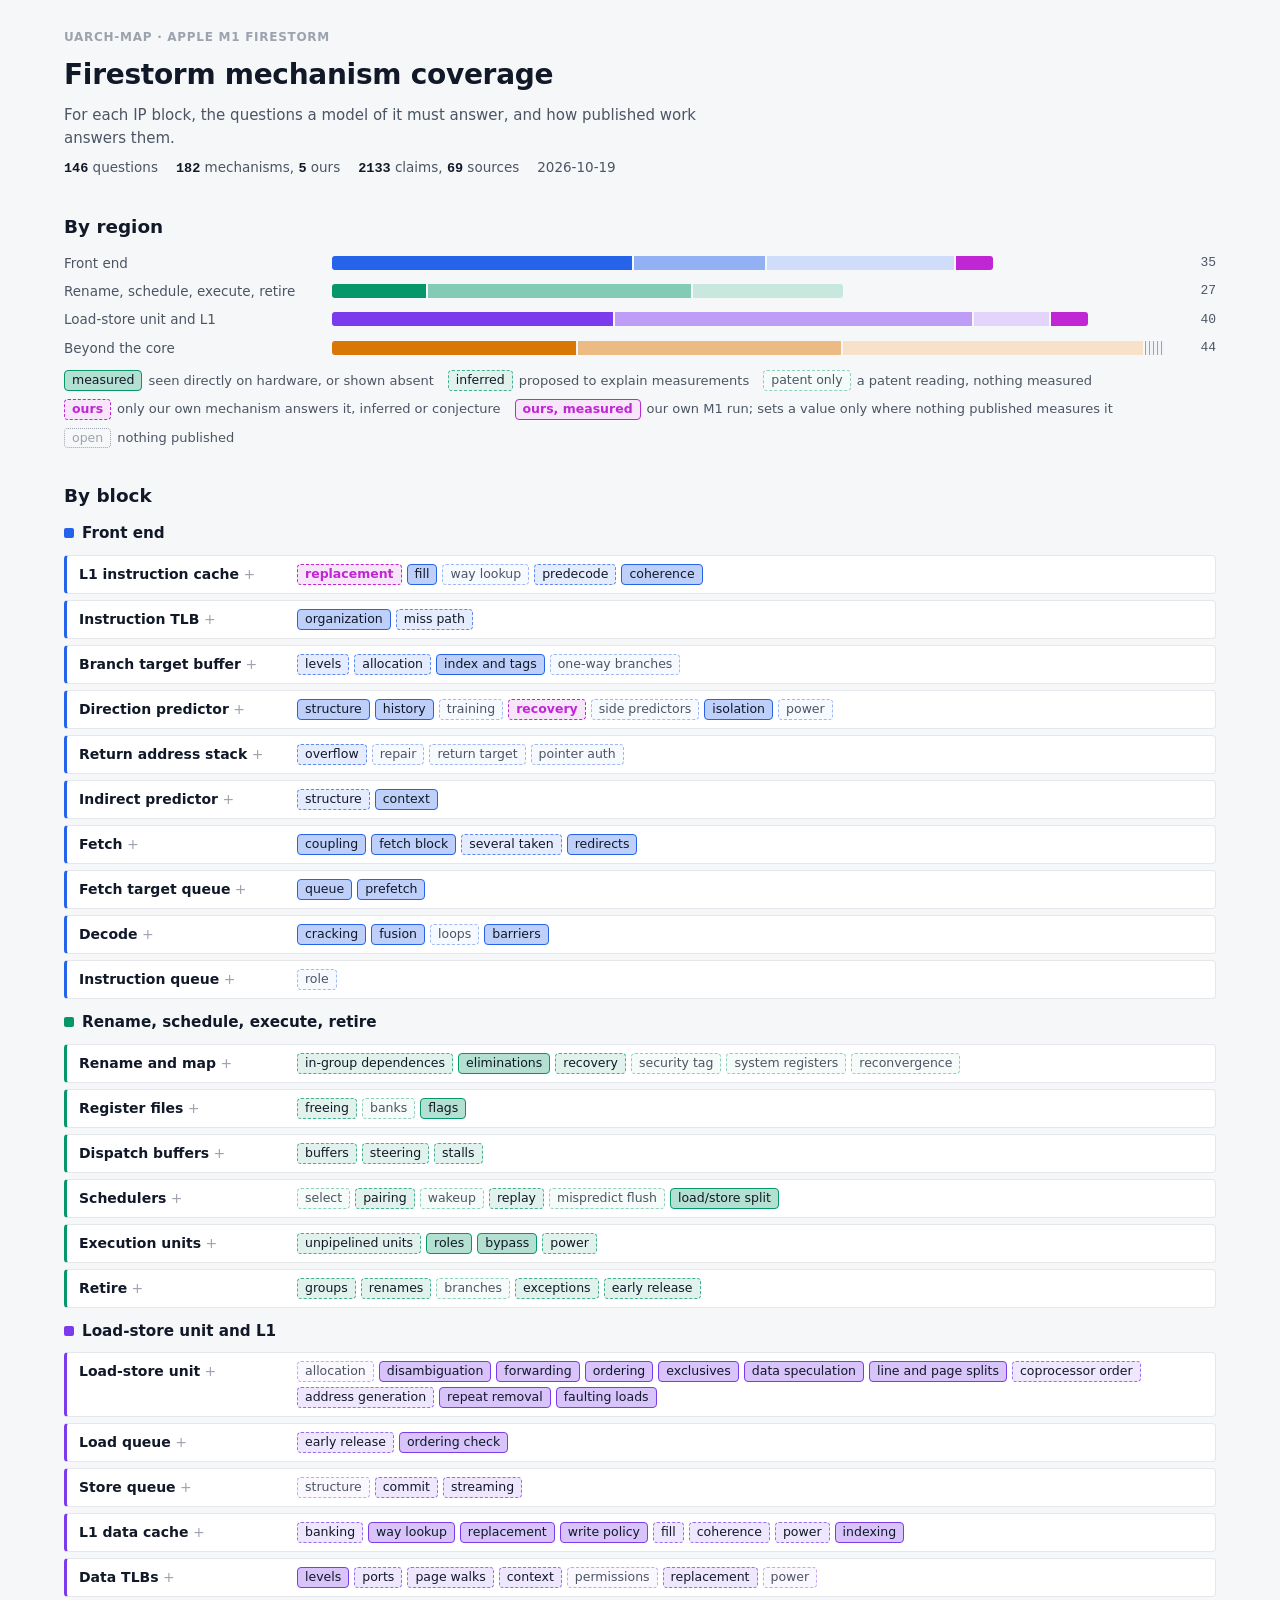
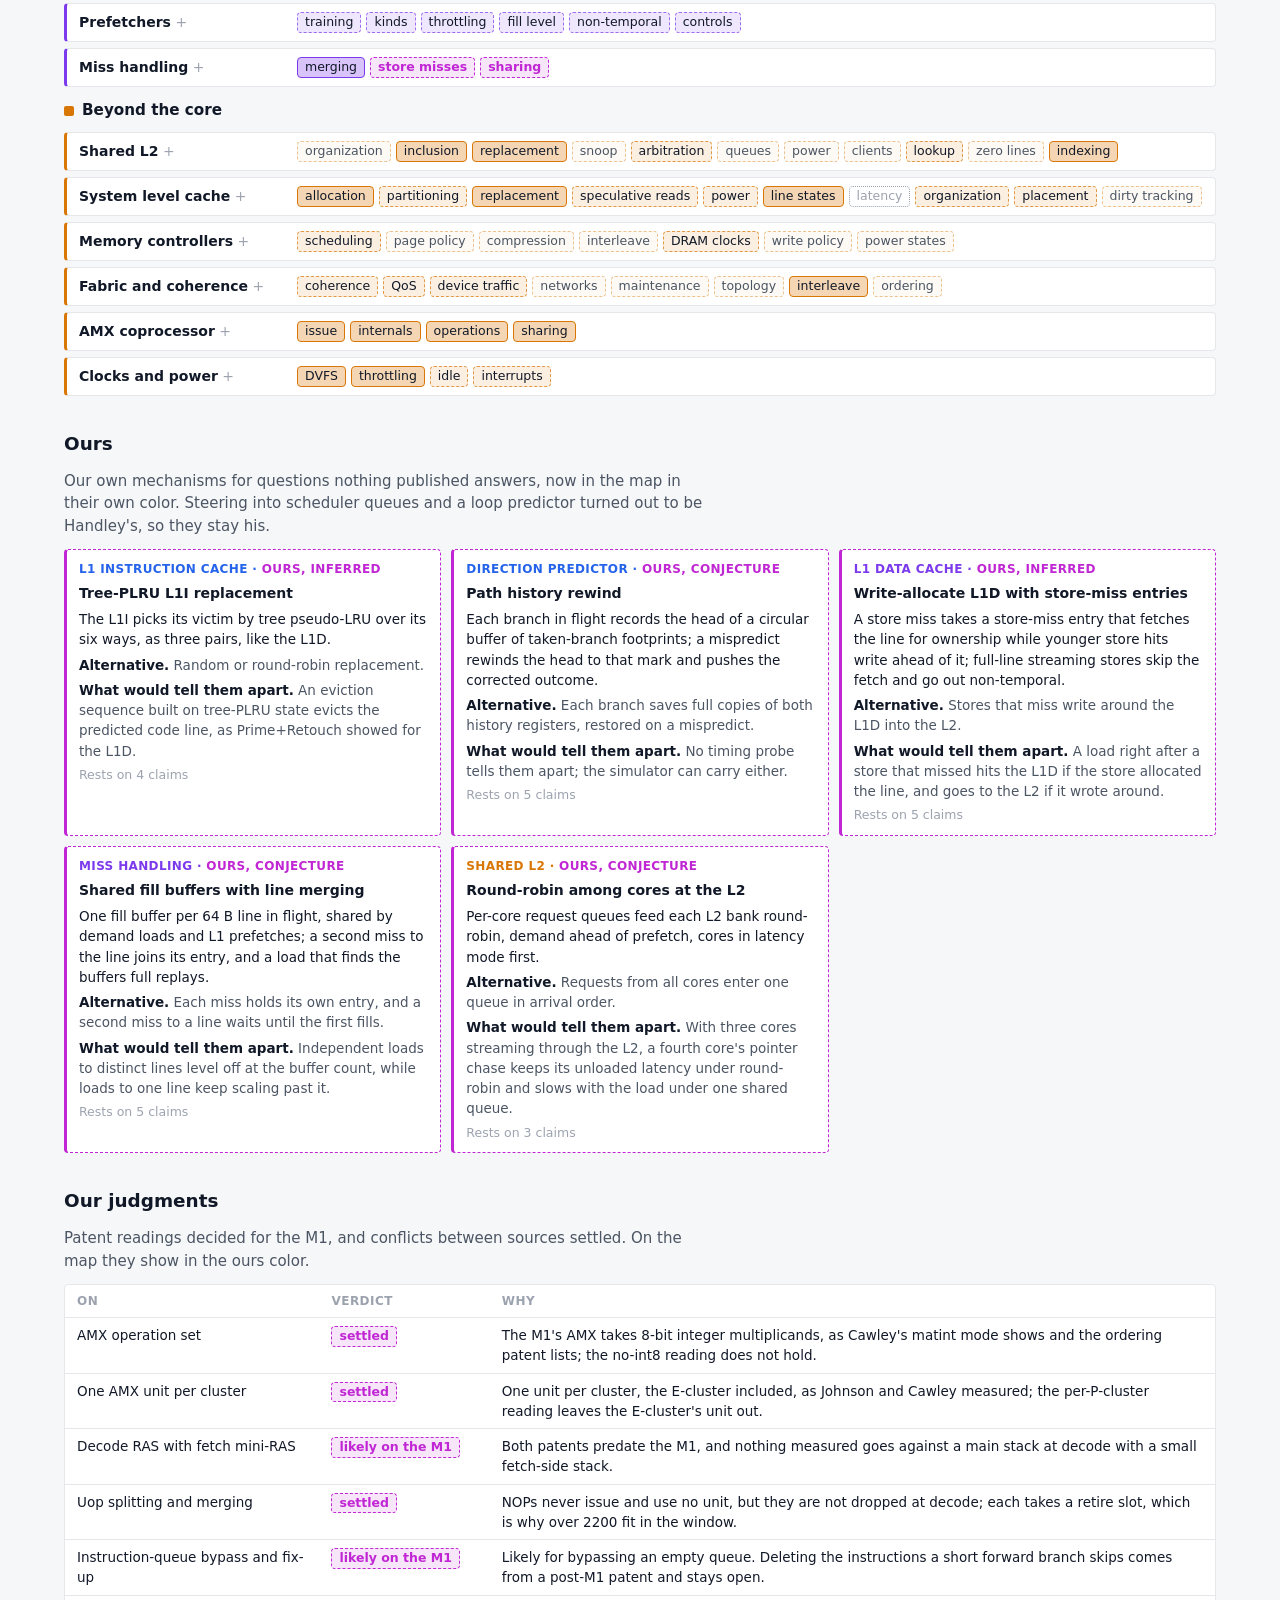
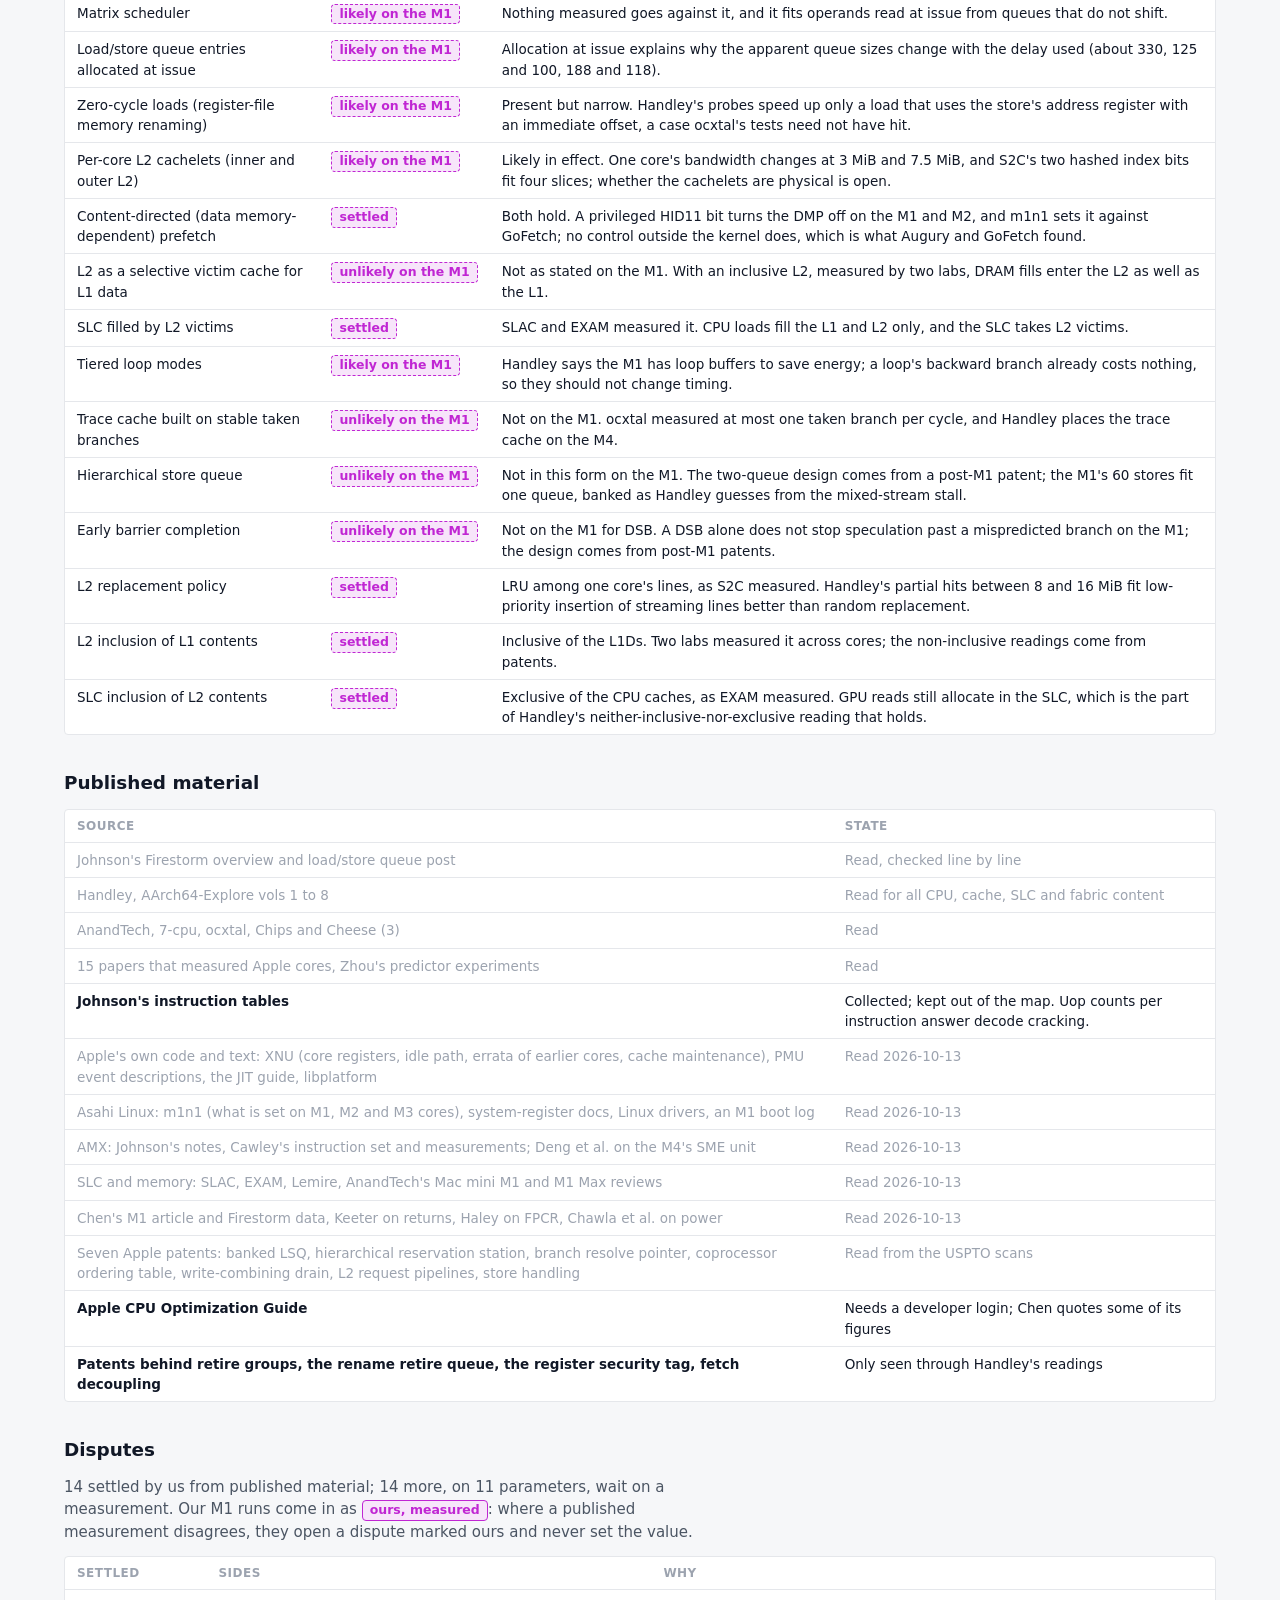
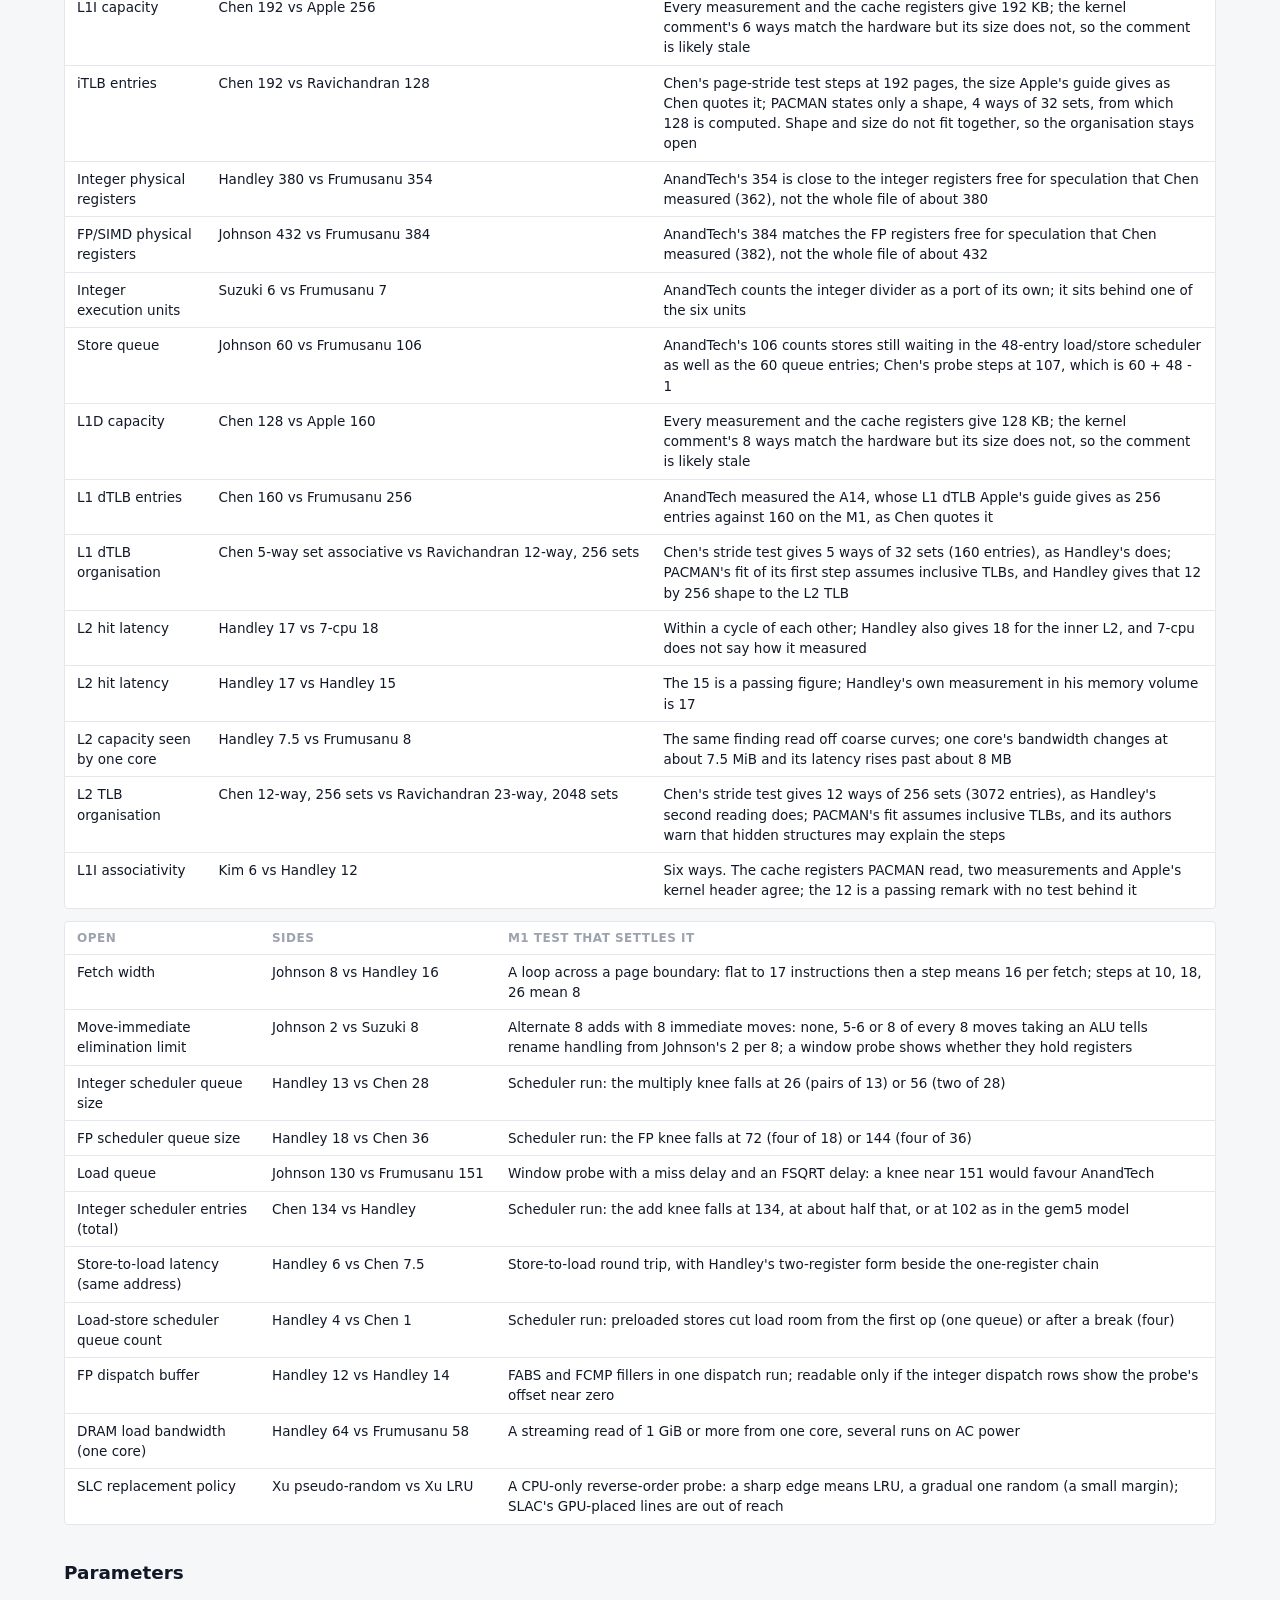
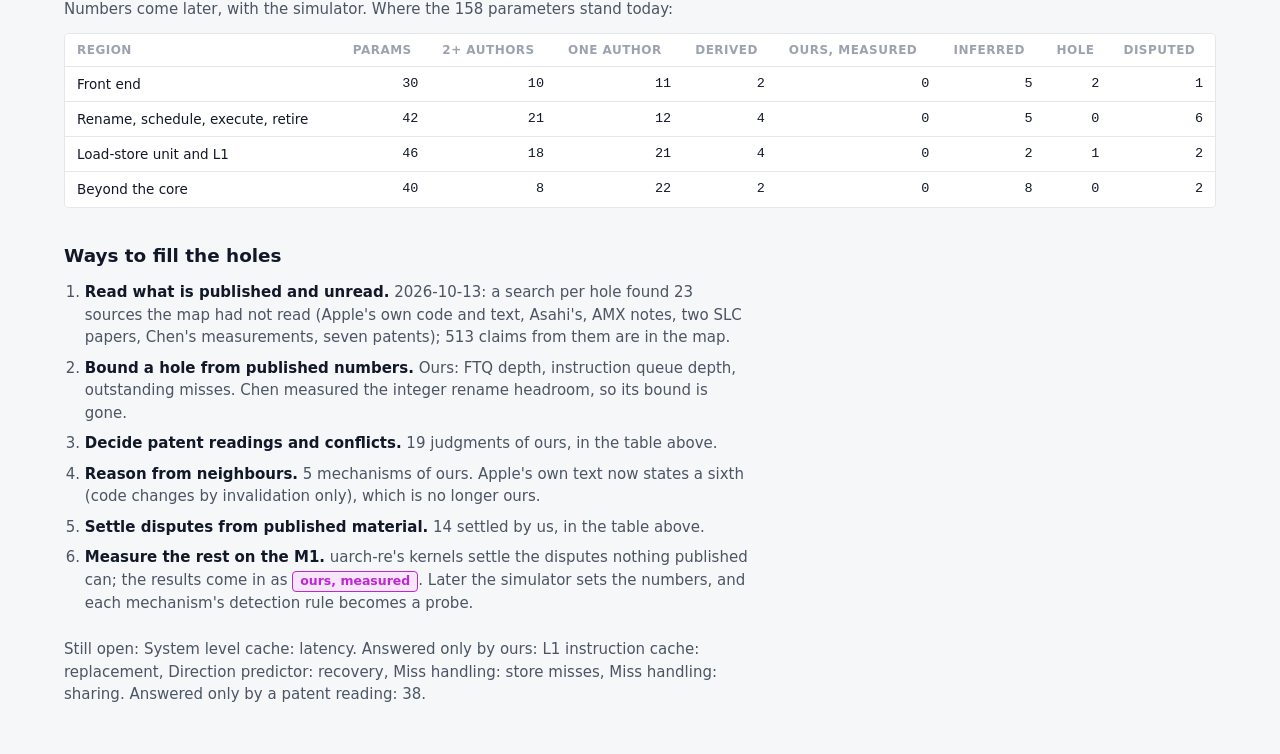
==== commit b4a5e20e: "Coverage page: fill the count of our mechanisms" ====
--- a/public/uarch-map/coverage-7a2030/index.html
+++ b/public/uarch-map/coverage-7a2030/index.html
@@ -223,7 +223,7 @@
       <li><b>Read what is published and unread.</b> 2026-10-13: a search per hole found 23 sources the map had not read (Apple's own code and text, Asahi's, AMX notes, two SLC papers, Chen's measurements, seven patents); 513 claims from them are in the map.</li>
       <li><b>Bound a hole from published numbers.</b> Ours: FTQ depth, instruction queue depth, outstanding misses. Chen measured the integer rename headroom, so its bound is gone.</li>
       <li><b>Decide patent readings and conflicts.</b> 19 judgments of ours, in the table above.</li>
-      <li><b>Reason from neighbours.</b> {{N_OURS}} mechanisms of ours. Apple's own text now states a sixth (code changes by invalidation only), which is no longer ours.</li>
+      <li><b>Reason from neighbours.</b> 5 mechanisms of ours. Apple's own text now states a sixth (code changes by invalidation only), which is no longer ours.</li>
       <li><b>Settle disputes from published material.</b> 14 settled by us, in the table above.</li>
       <li><b>Measure the rest on the M1.</b> uarch-re's kernels settle the disputes nothing published can; the results come in as <span class="st s-ours-m">ours, measured</span>. Later the simulator sets the numbers, and each mechanism's detection rule becomes a probe.</li>
     </ol>
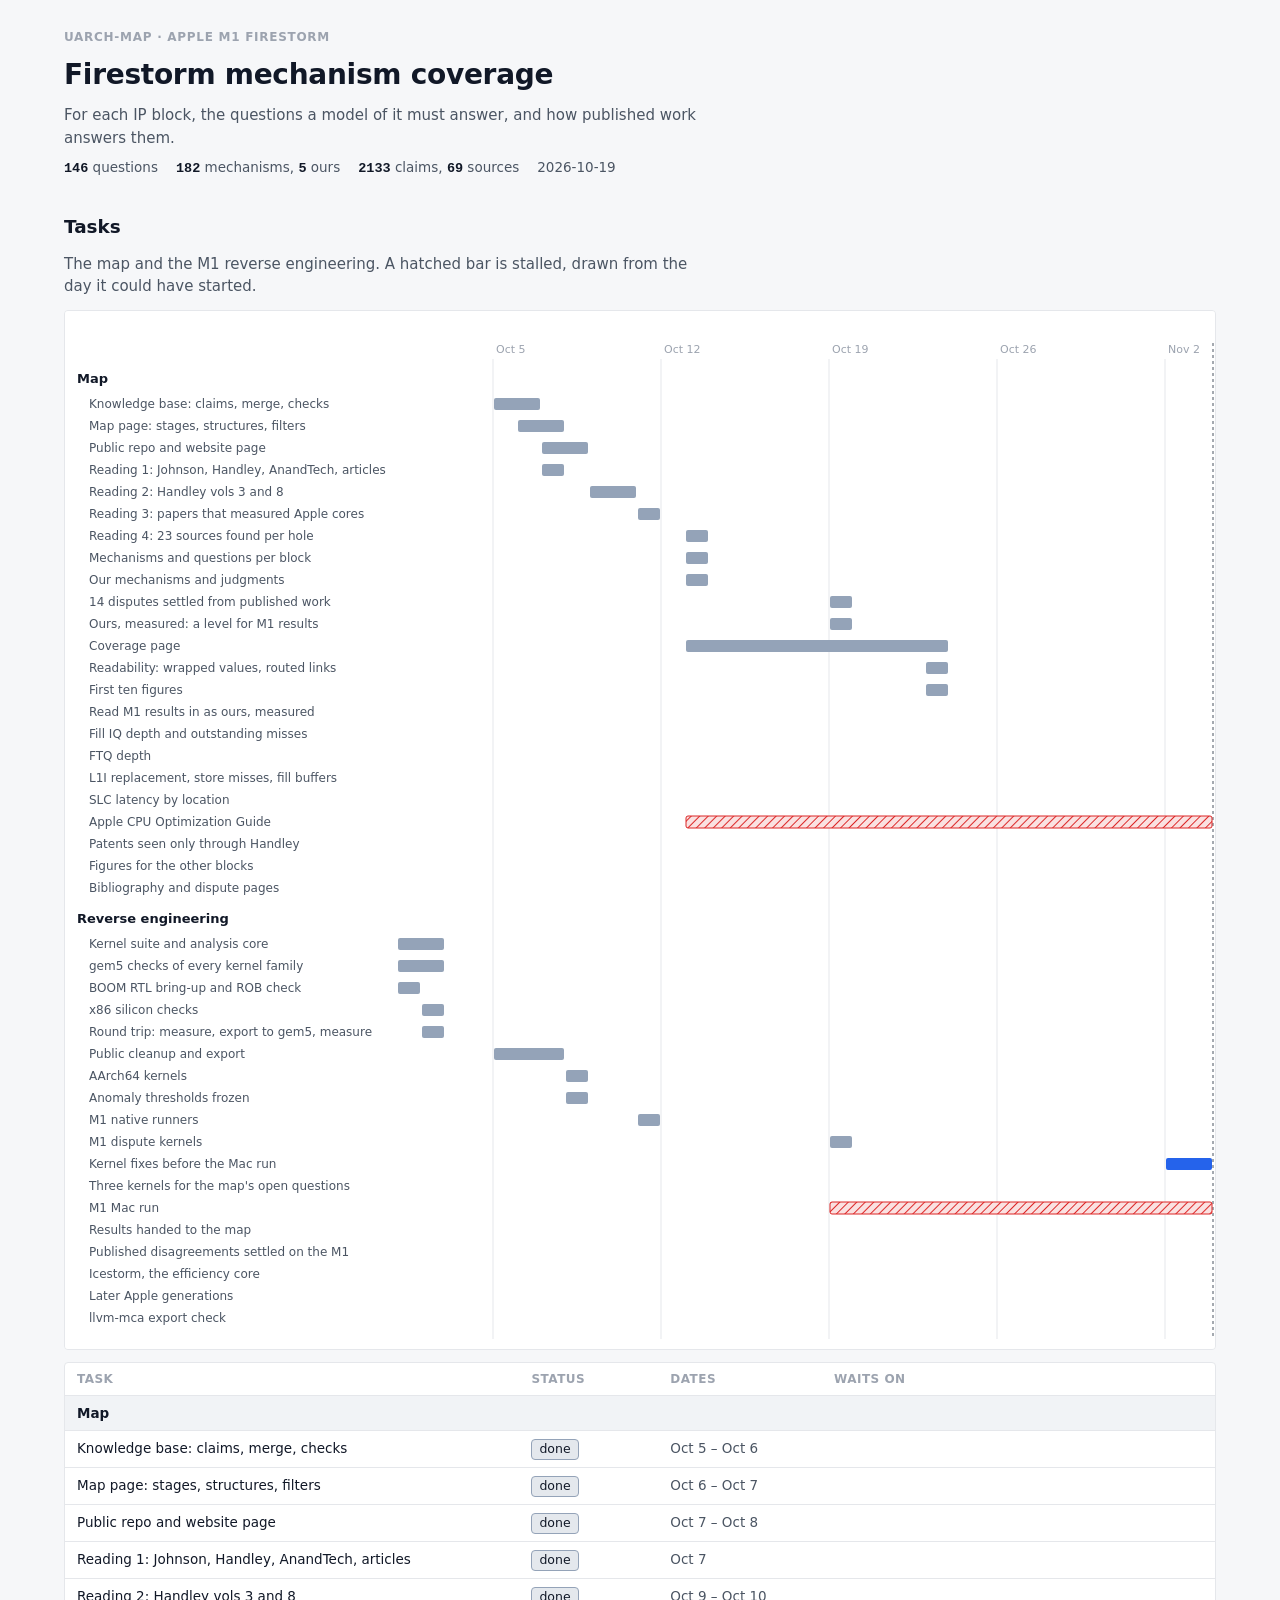
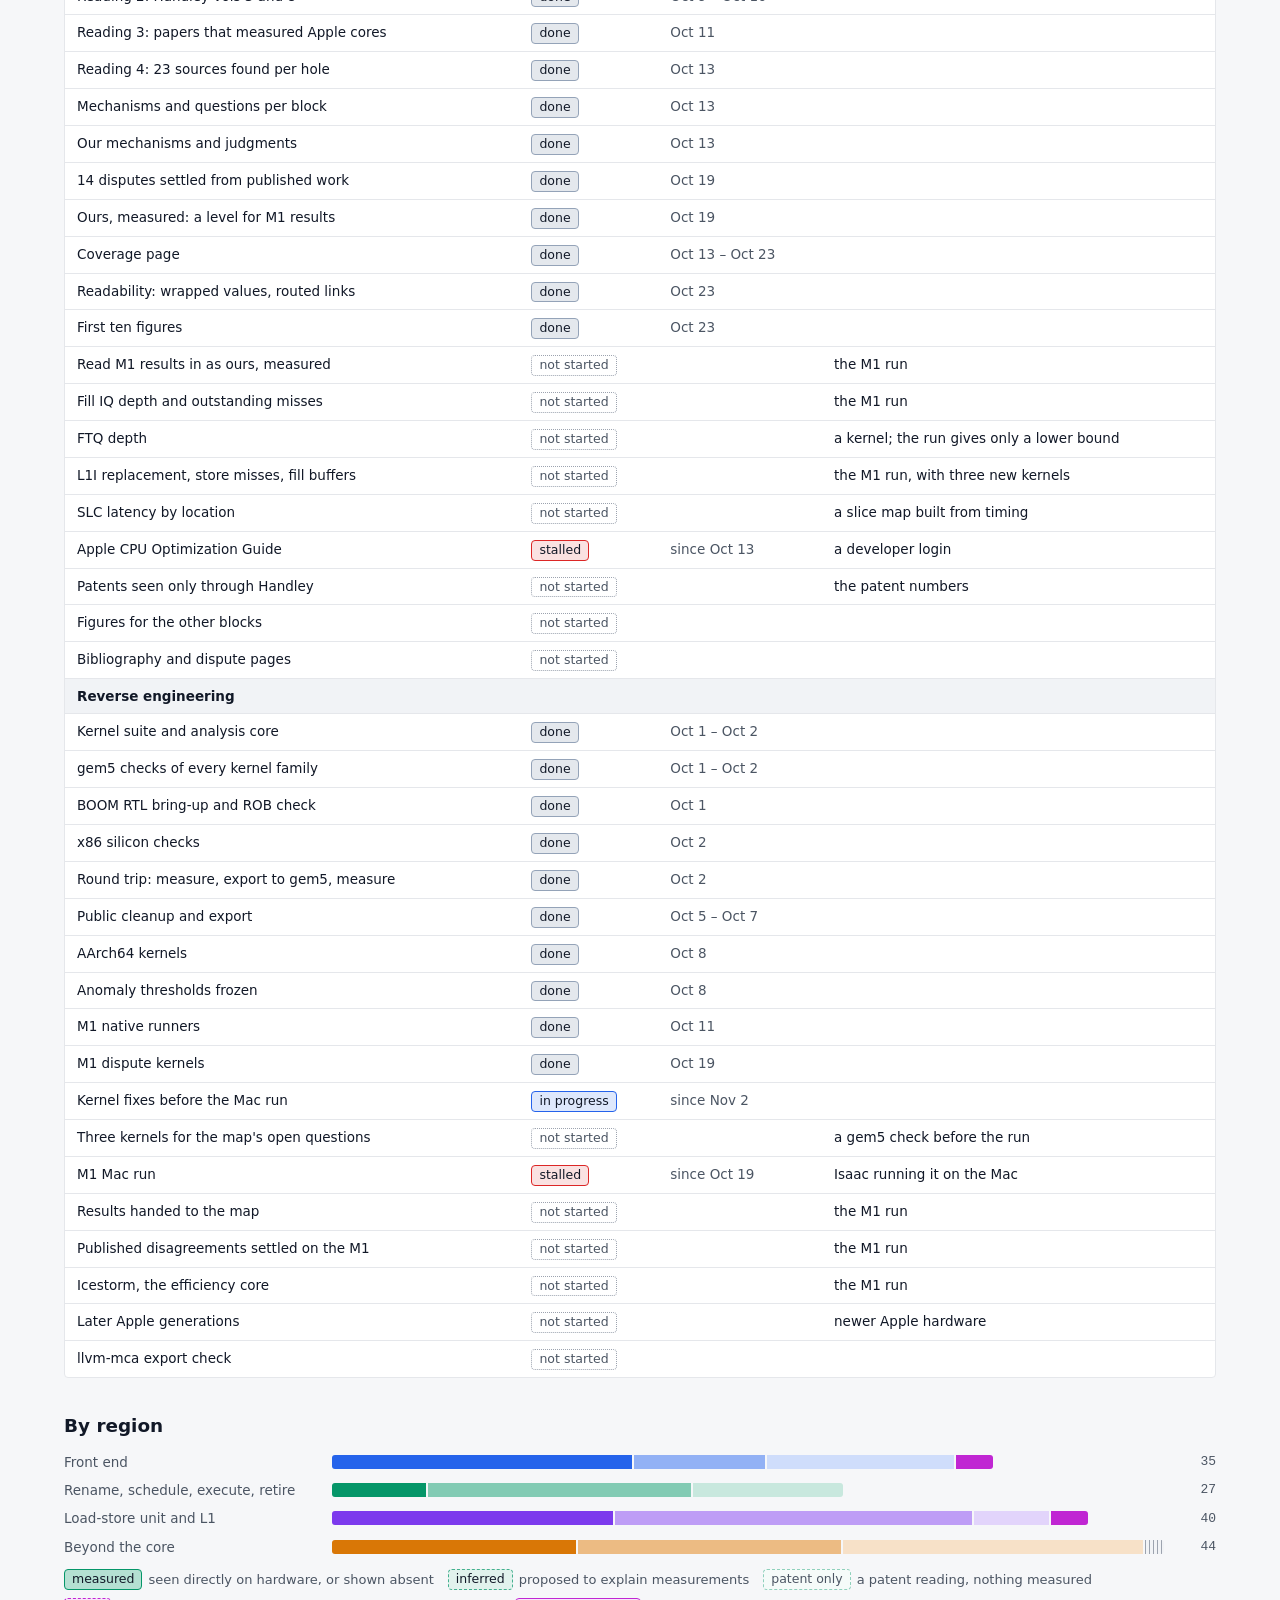
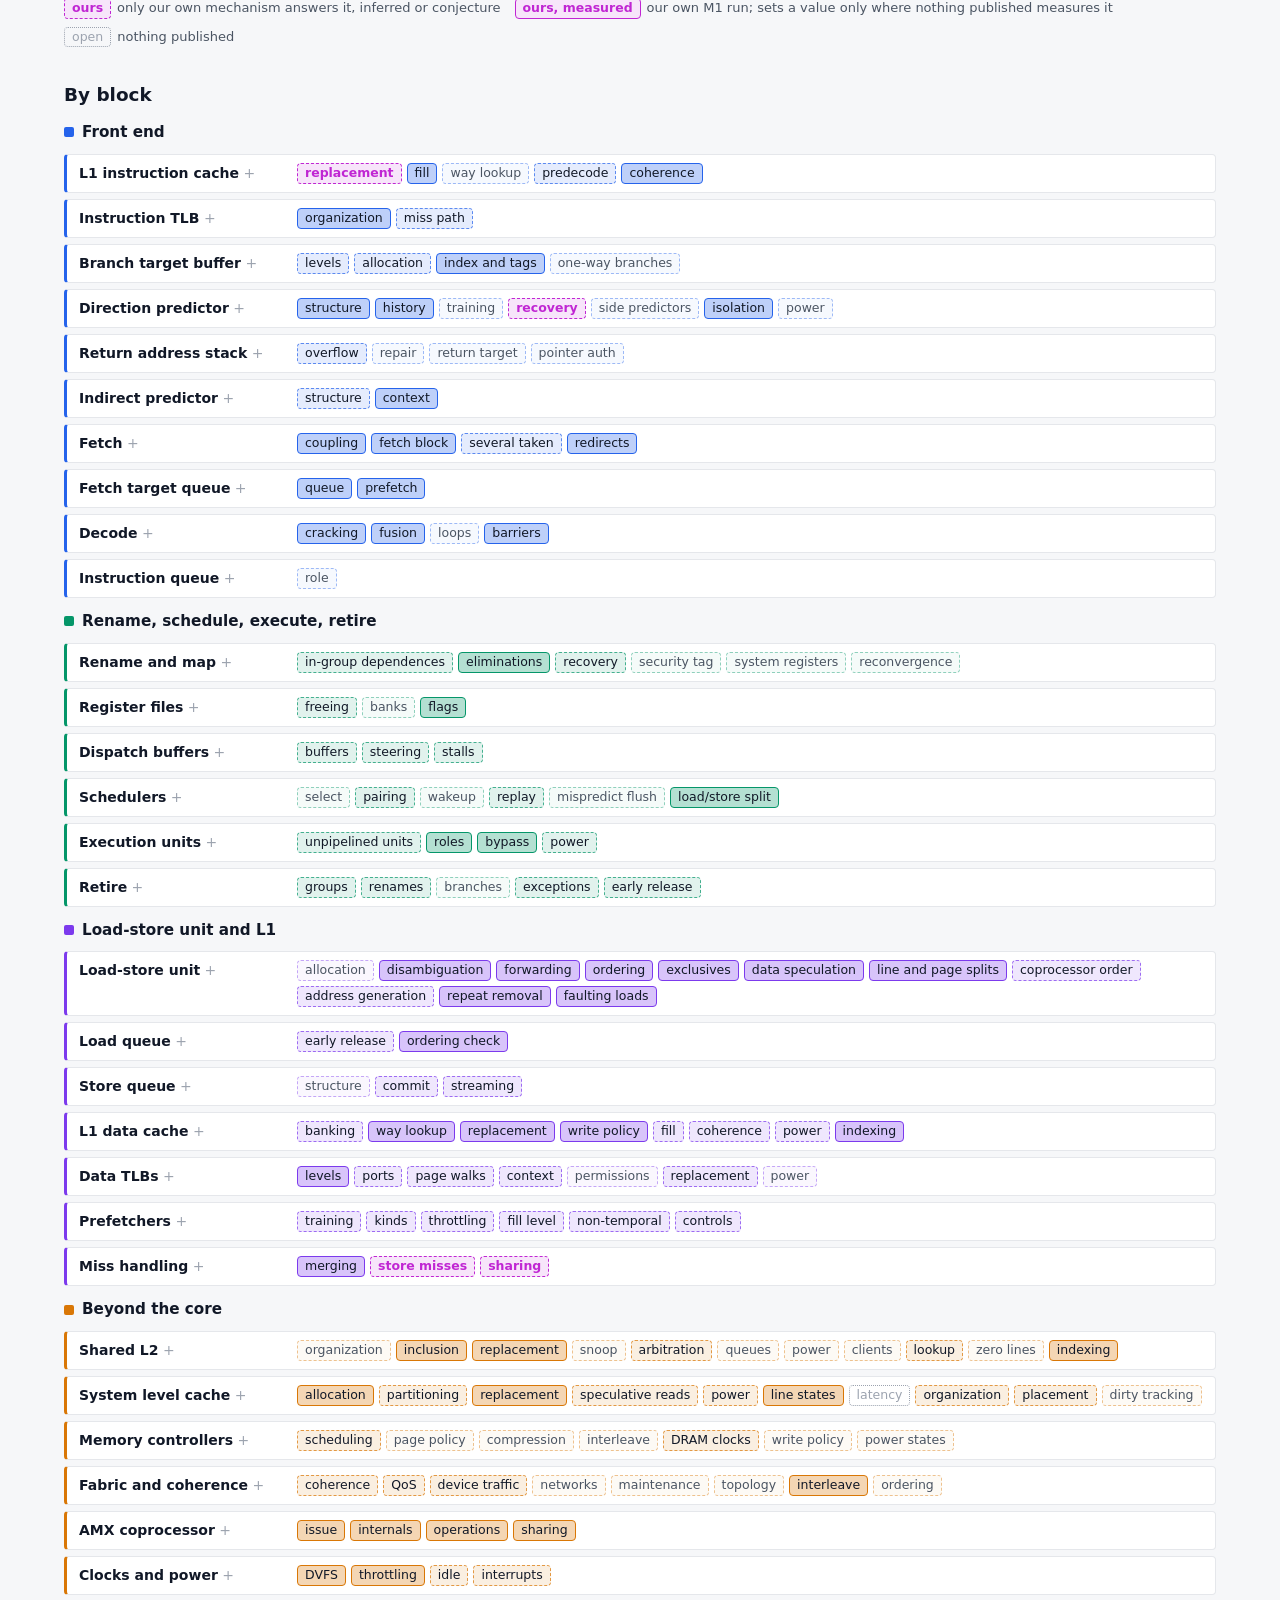
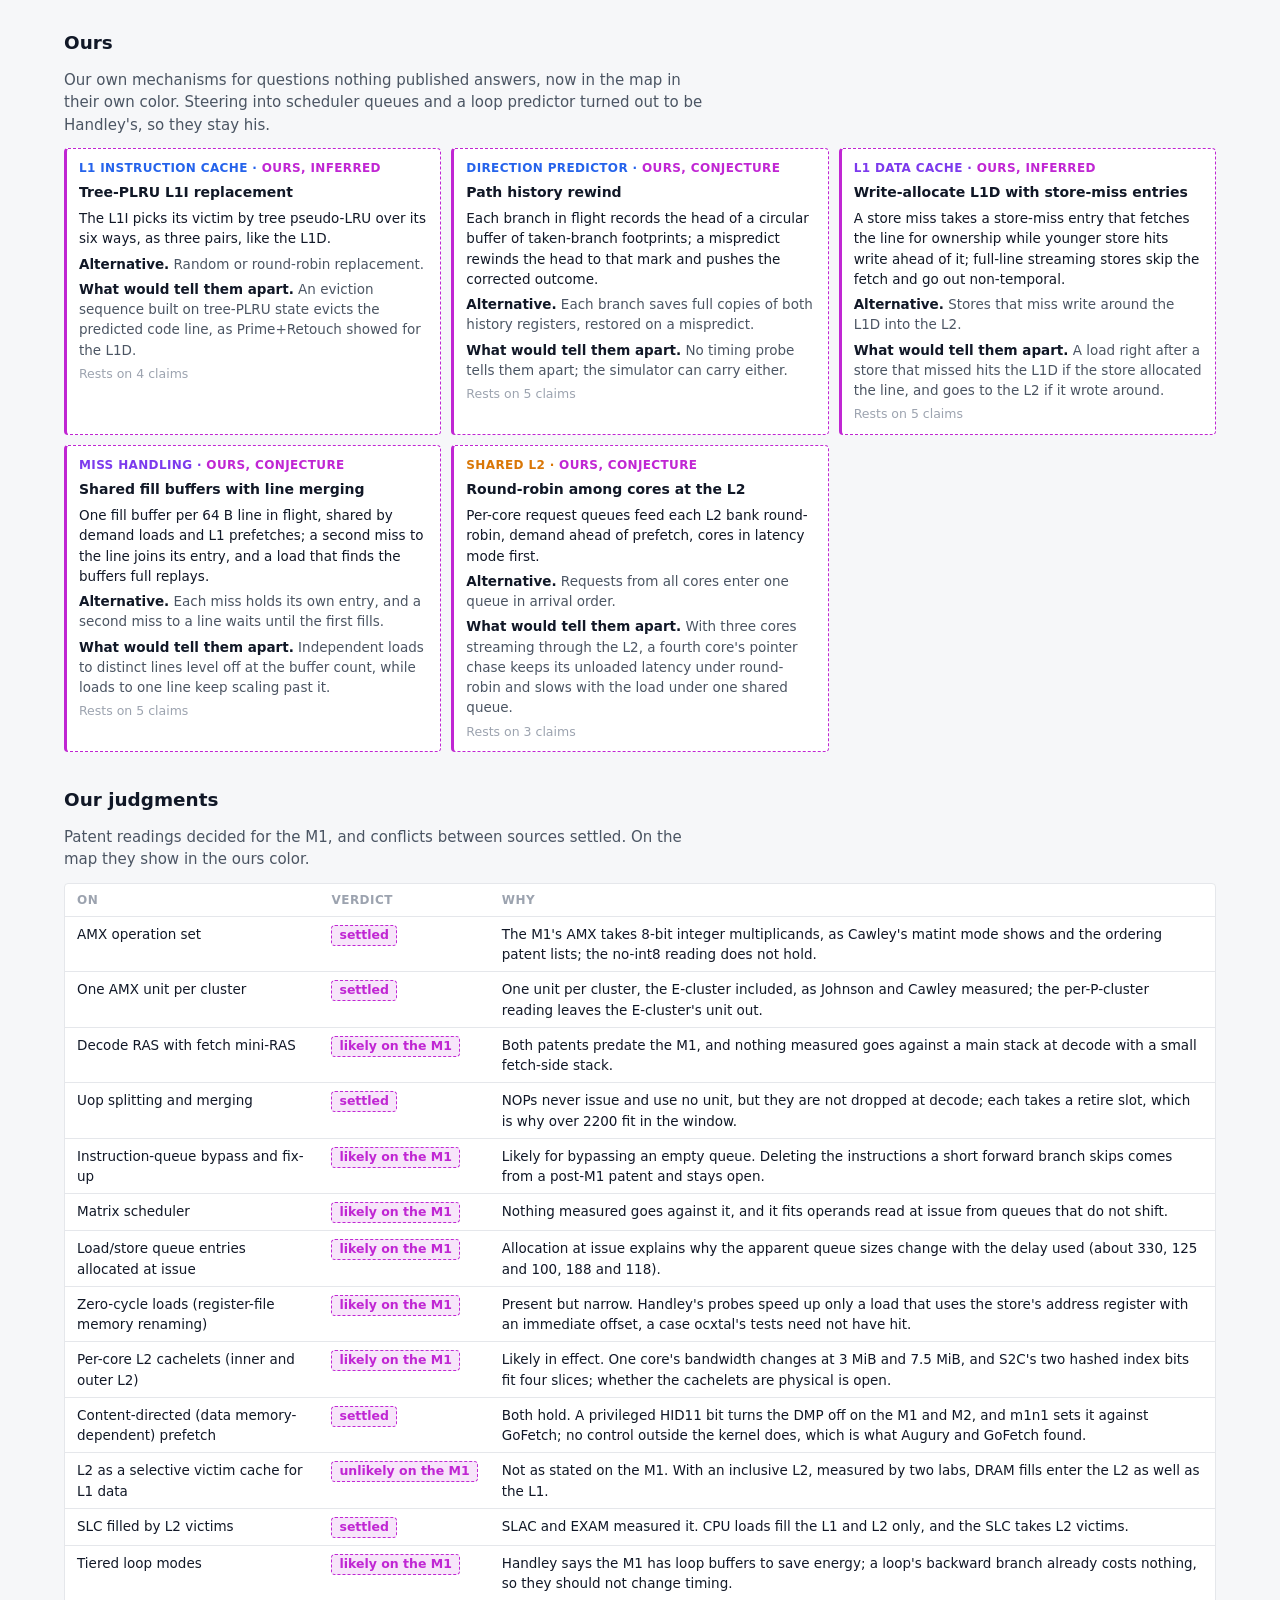
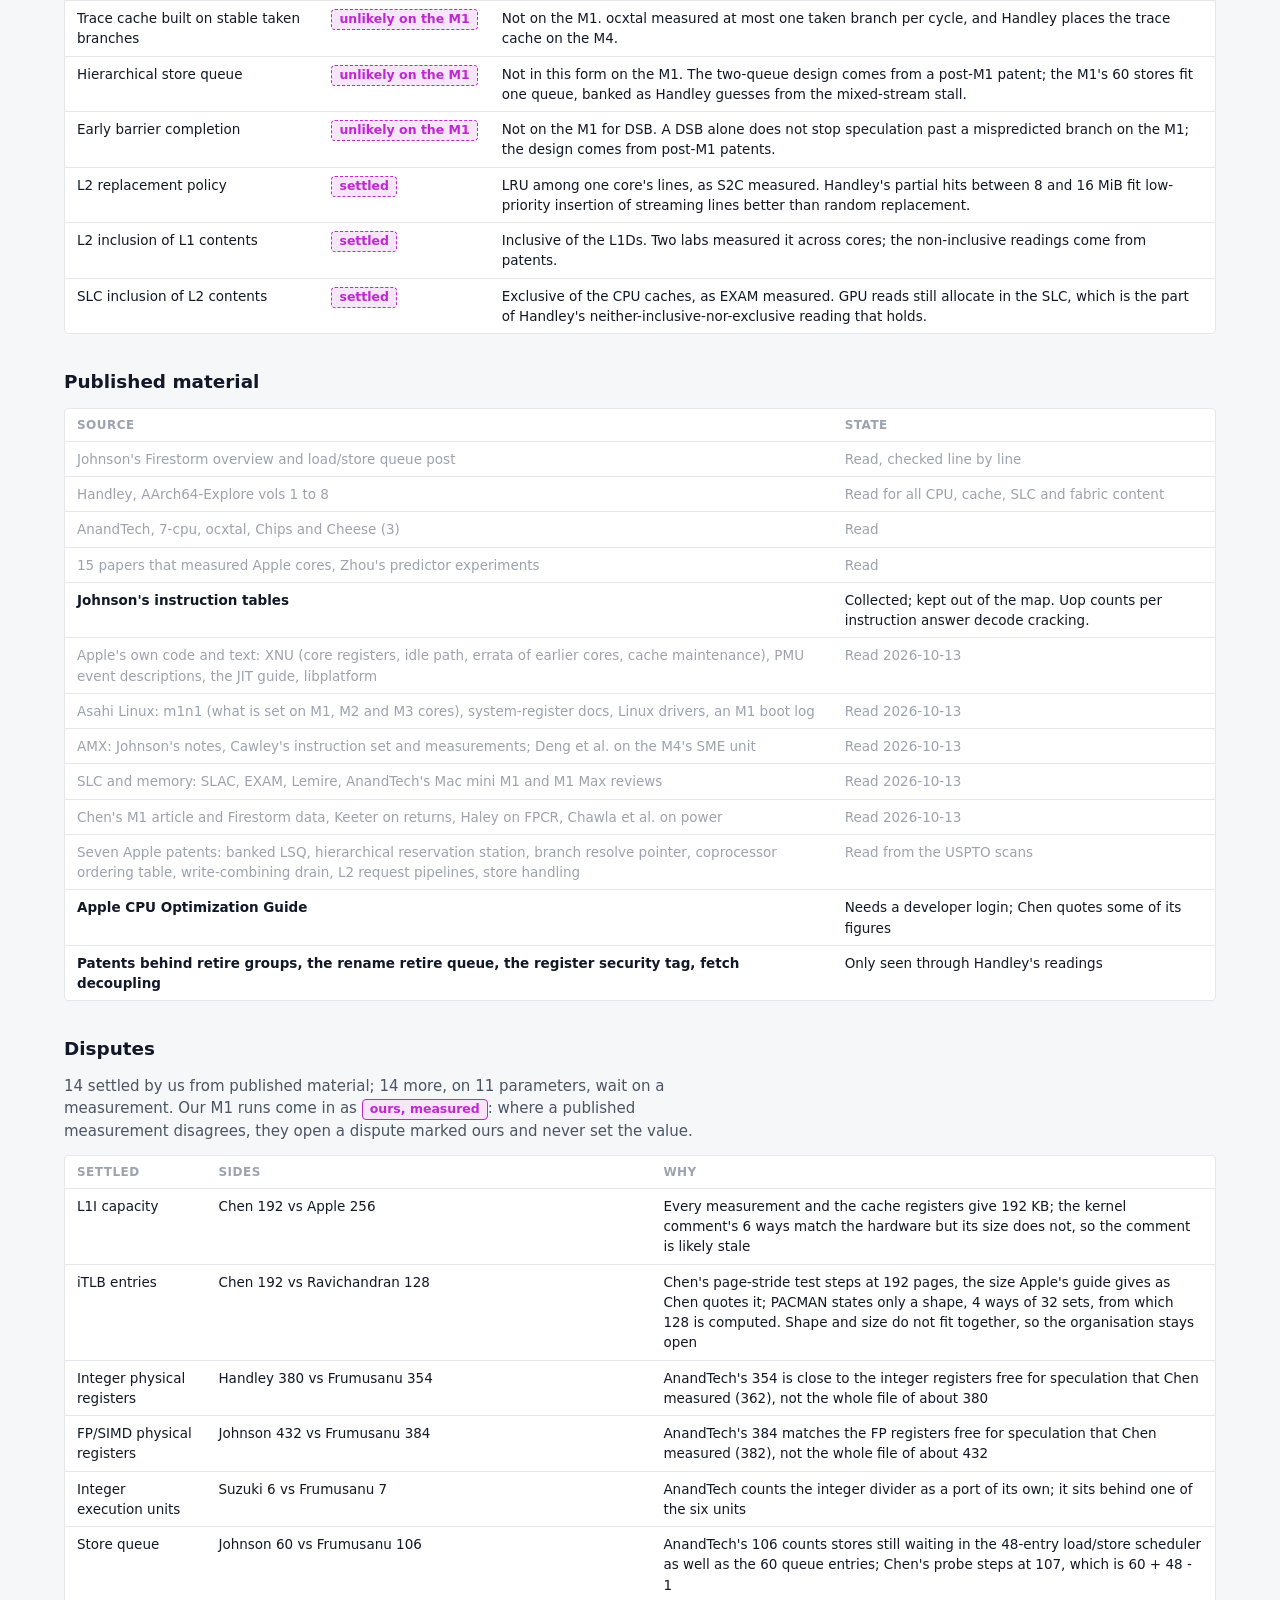
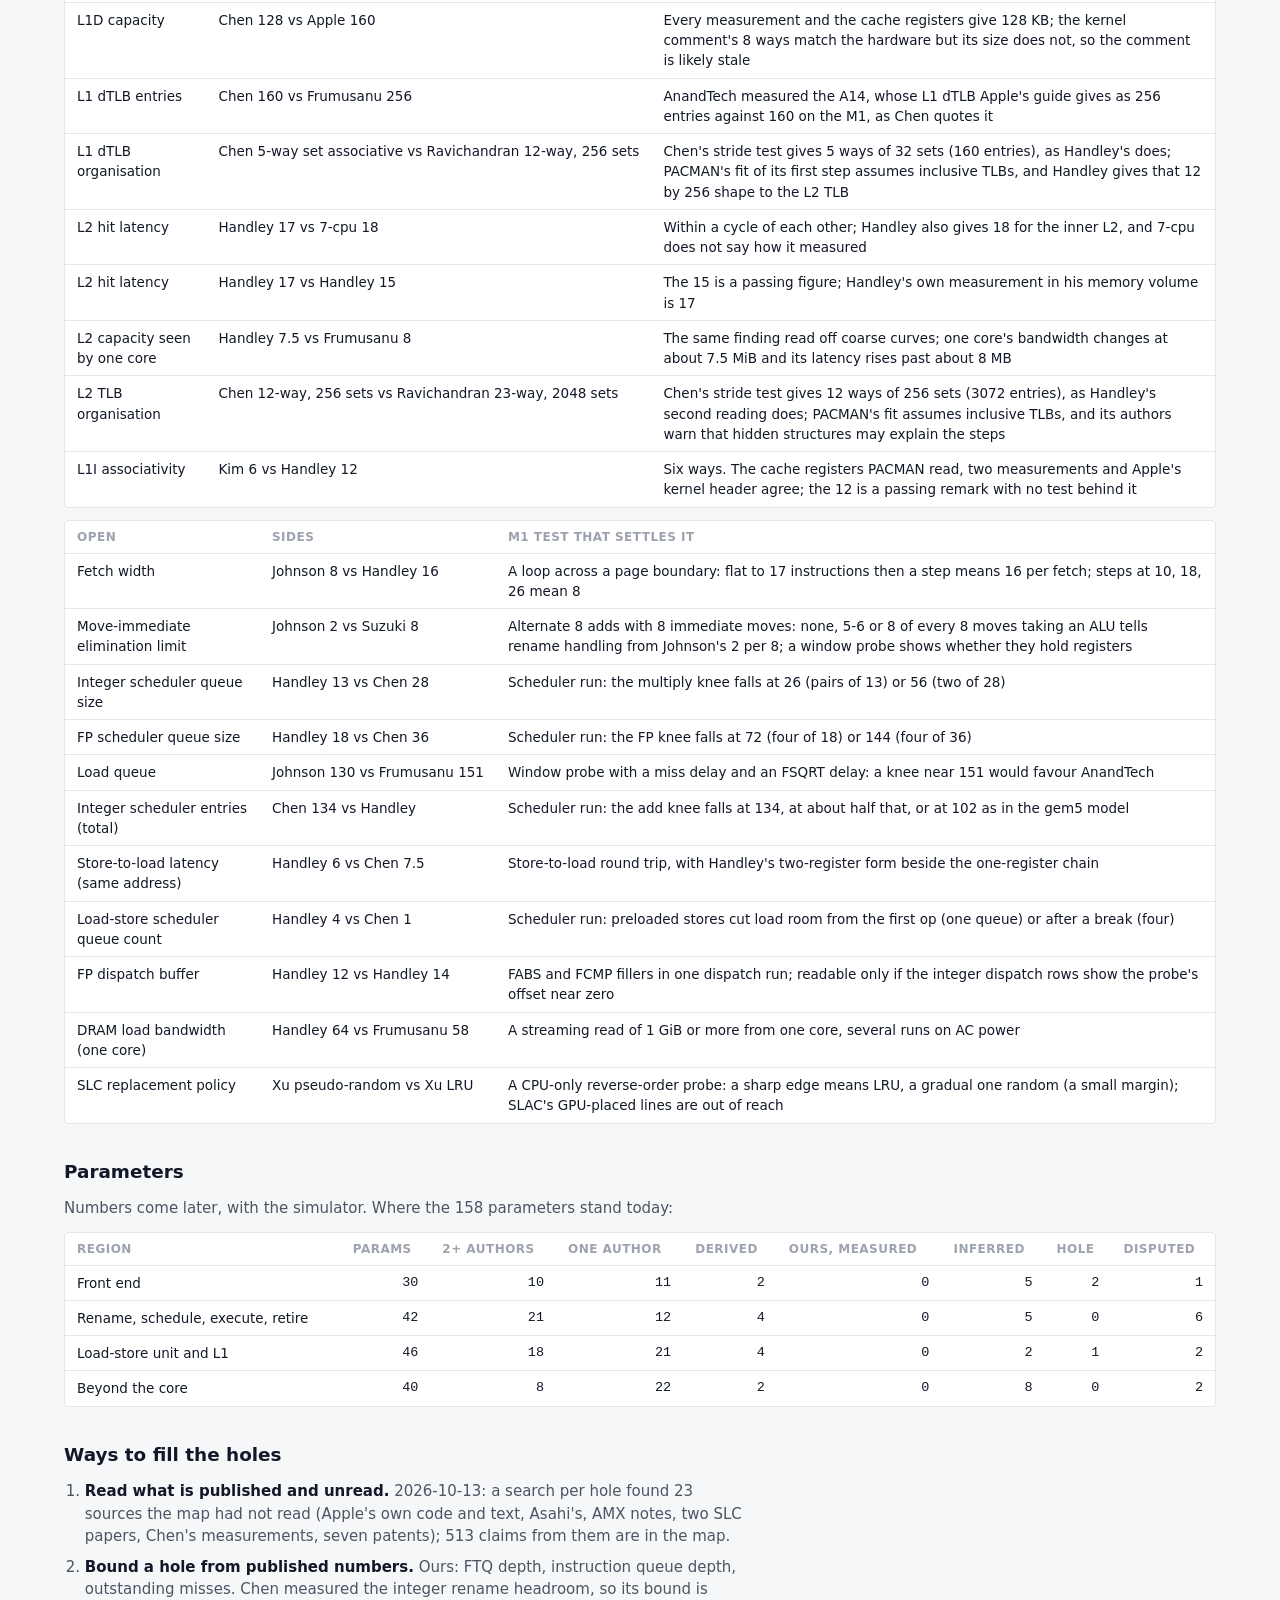
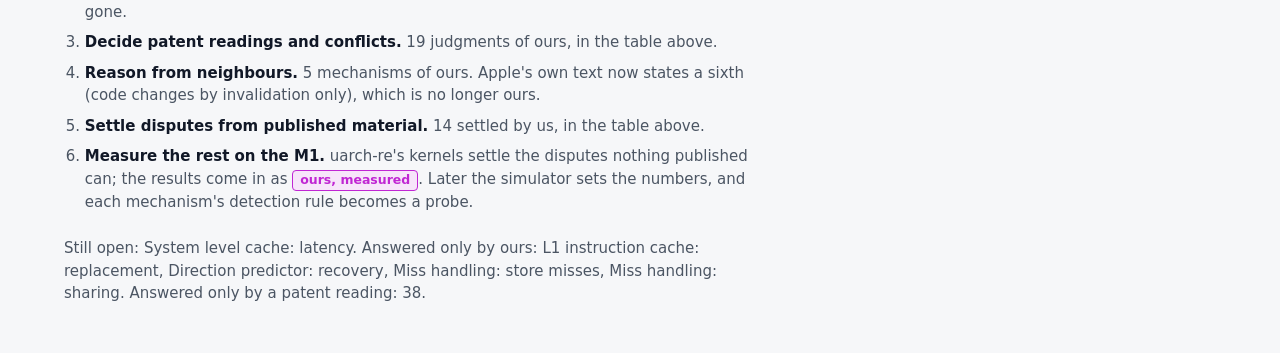
==== commit 290680f7: "Coverage page: task chart and table" ====
--- a/public/uarch-map/coverage-7a2030/index.html
+++ b/public/uarch-map/coverage-7a2030/index.html
@@ -14,6 +14,7 @@
   --line: #e5e7eb; --edge: #6b7280; --link: #2563eb;
   --c-frontend: #2563eb; --c-backend: #059669; --c-lsu: #7c3aed; --c-beyond: #d97706;
   --ours: #c026d3;
+  --w-done: #94a3b8; --w-stall: #dc2626;
   --font-ui: system-ui, -apple-system, "Segoe UI", Roboto, "Helvetica Neue", Arial, sans-serif;
   --font-num: ui-monospace, SFMono-Regular, Menlo, Consolas, "Liberation Mono", monospace;
   --hue: var(--edge);
@@ -26,6 +27,7 @@
     --line: #263041; --edge: #9aa3b2; --link: #60a5fa;
     --c-frontend: #60a5fa; --c-backend: #34d399; --c-lsu: #a78bfa; --c-beyond: #fbbf24;
     --ours: #e879f9;
+    --w-done: #64748b; --w-stall: #f87171;
     color-scheme: dark;
   }
 }
@@ -35,6 +37,7 @@
   --line: #263041; --edge: #9aa3b2; --link: #60a5fa;
   --c-frontend: #60a5fa; --c-backend: #34d399; --c-lsu: #a78bfa; --c-beyond: #fbbf24;
   --ours: #e879f9;
+  --w-done: #64748b; --w-stall: #f87171;
   color-scheme: dark;
 }
 body { background: var(--bg); color: var(--ink); font: 400 15px/1.5 var(--font-ui); }
@@ -126,6 +129,28 @@
 p.left-list { margin: 12px 0 0; color: var(--ink-2); max-width: 70ch; }
 .done { color: var(--ink-3); }
 .left td:first-child { font-weight: 600; }
+/* tasks: chart and table */
+.w-wrap { padding: 10px 12px; }
+.w-chart { display: block; font: 12px var(--font-ui); }
+.w-chart .w-track { font-weight: 650; font-size: 13px; fill: var(--ink); }
+.w-chart .w-label { fill: var(--ink-2); }
+.w-chart .w-tick { fill: var(--ink-3); font-size: 11px; }
+.w-chart .w-asof-t { fill: var(--ink); font-weight: 600; }
+.w-chart .w-grid { stroke: var(--line); }
+.w-chart .w-asof { stroke: var(--ink-2); stroke-dasharray: 3 3; }
+.w-chart .w-done { fill: var(--w-done); }
+.w-chart .w-progress { fill: var(--link); }
+.w-chart .w-stalled { fill: url(#w-hatch); stroke: var(--w-stall); }
+.w-chart .w-hatch-bg { fill: color-mix(in srgb, var(--w-stall) 14%, var(--surface)); }
+.w-chart .w-hatch-ln { stroke: var(--w-stall); stroke-width: 2; }
+.w-chart .w-todo { fill: var(--surface); stroke: var(--ink-3); stroke-dasharray: 2 1.5; }
+.w-chart .w-mark-stalled { fill: url(#w-hatch); stroke: var(--w-stall); stroke-dasharray: none; }
+.st.w-st-done { background: color-mix(in srgb, var(--w-done) 25%, var(--surface)); border: 1px solid var(--w-done); color: var(--ink); }
+.st.w-st-progress { background: color-mix(in srgb, var(--link) 15%, var(--surface)); border: 1px solid var(--link); color: var(--ink); }
+.st.w-st-stalled { background: color-mix(in srgb, var(--w-stall) 14%, var(--surface)); border: 1px solid var(--w-stall); color: var(--ink); }
+.st.w-st-todo { border: 1px dotted var(--ink-3); color: var(--ink-2); }
+tr.w-grp td { font-weight: 650; color: var(--ink); background: var(--raise); }
+td.w-when { white-space: nowrap; font-variant-numeric: tabular-nums; color: var(--ink-2); }
 </style>
 </head>
 <body>
@@ -136,6 +161,17 @@
     <p>For each IP block, the questions a model of it must answer, and how published work answers them.</p>
     <div class="stats"><span><b>146</b> questions</span><span><b>182</b> mechanisms, <b>5</b> ours</span><span><b>2133</b> claims, <b>69</b> sources</span><span>2026-10-19</span></div>
   </header>
+
+    <section>
+    <h2>Tasks</h2>
+    <p>The map and the M1 reverse engineering. A hatched bar is stalled, drawn from the day it could have started.</p>
+    <div class="tbl card w-wrap"><svg class="w-chart" viewBox="0 -14 1216 1018" width="1216" height="1018" role="img" aria-label="Tasks over time"><defs><pattern id="w-hatch" width="6" height="6" patternUnits="userSpaceOnUse" patternTransform="rotate(45)"><rect class="w-hatch-bg" width="6" height="6"/><line class="w-hatch-ln" x1="0" y1="0" x2="0" y2="6"/></pattern></defs><line class="w-grid" x1="416" y1="24" x2="416" y2="1004"/><text class="w-tick" x="419" y="18">Oct 5</text><line class="w-grid" x1="584" y1="24" x2="584" y2="1004"/><text class="w-tick" x="587" y="18">Oct 12</text><line class="w-grid" x1="752" y1="24" x2="752" y2="1004"/><text class="w-tick" x="755" y="18">Oct 19</text><line class="w-grid" x1="920" y1="24" x2="920" y2="1004"/><text class="w-tick" x="923" y="18">Oct 26</text><line class="w-grid" x1="1088" y1="24" x2="1088" y2="1004"/><text class="w-tick" x="1091" y="18">Nov 2</text><line class="w-asof" x1="1136" y1="8" x2="1136" y2="1004"/><text class="w-tick w-asof-t" x="1140" y="6">Nov 3</text><text class="w-track" x="0" y="48">Map</text><text class="w-label" x="12" y="73">Knowledge base: claims, merge, checks</text><rect class="w-done" x="417" y="63" width="46" height="12" rx="2"/><text class="w-label" x="12" y="95">Map page: stages, structures, filters</text><rect class="w-done" x="441" y="85" width="46" height="12" rx="2"/><text class="w-label" x="12" y="117">Public repo and website page</text><rect class="w-done" x="465" y="107" width="46" height="12" rx="2"/><text class="w-label" x="12" y="139">Reading 1: Johnson, Handley, AnandTech, articles</text><rect class="w-done" x="465" y="129" width="22" height="12" rx="2"/><text class="w-label" x="12" y="161">Reading 2: Handley vols 3 and 8</text><rect class="w-done" x="513" y="151" width="46" height="12" rx="2"/><text class="w-label" x="12" y="183">Reading 3: papers that measured Apple cores</text><rect class="w-done" x="561" y="173" width="22" height="12" rx="2"/><text class="w-label" x="12" y="205">Reading 4: 23 sources found per hole</text><rect class="w-done" x="609" y="195" width="22" height="12" rx="2"/><text class="w-label" x="12" y="227">Mechanisms and questions per block</text><rect class="w-done" x="609" y="217" width="22" height="12" rx="2"/><text class="w-label" x="12" y="249">Our mechanisms and judgments</text><rect class="w-done" x="609" y="239" width="22" height="12" rx="2"/><text class="w-label" x="12" y="271">14 disputes settled from published work</text><rect class="w-done" x="753" y="261" width="22" height="12" rx="2"/><text class="w-label" x="12" y="293">Ours, measured: a level for M1 results</text><rect class="w-done" x="753" y="283" width="22" height="12" rx="2"/><text class="w-label" x="12" y="315">Coverage page</text><rect class="w-done" x="609" y="305" width="262" height="12" rx="2"/><text class="w-label" x="12" y="337">Readability: wrapped values, routed links</text><rect class="w-done" x="849" y="327" width="22" height="12" rx="2"/><text class="w-label" x="12" y="359">First ten figures</text><rect class="w-done" x="849" y="349" width="22" height="12" rx="2"/><text class="w-label" x="12" y="381">Read M1 results in as ours, measured</text><path class="w-todo w-mark-todo" d="M1148.0 372.0 L1153.0 377.0 L1148.0 382.0 L1143.0 377.0 Z"/><text class="w-label" x="12" y="403">Fill IQ depth and outstanding misses</text><path class="w-todo w-mark-todo" d="M1148.0 394.0 L1153.0 399.0 L1148.0 404.0 L1143.0 399.0 Z"/><text class="w-label" x="12" y="425">FTQ depth</text><path class="w-todo w-mark-todo" d="M1148.0 416.0 L1153.0 421.0 L1148.0 426.0 L1143.0 421.0 Z"/><text class="w-label" x="12" y="447">L1I replacement, store misses, fill buffers</text><path class="w-todo w-mark-todo" d="M1148.0 438.0 L1153.0 443.0 L1148.0 448.0 L1143.0 443.0 Z"/><text class="w-label" x="12" y="469">SLC latency by location</text><path class="w-todo w-mark-todo" d="M1148.0 460.0 L1153.0 465.0 L1148.0 470.0 L1143.0 465.0 Z"/><text class="w-label" x="12" y="491">Apple CPU Optimization Guide</text><rect class="w-stalled" x="609" y="481" width="526" height="12" rx="2"/><text class="w-label" x="12" y="513">Patents seen only through Handley</text><path class="w-todo w-mark-todo" d="M1148.0 504.0 L1153.0 509.0 L1148.0 514.0 L1143.0 509.0 Z"/><text class="w-label" x="12" y="535">Figures for the other blocks</text><path class="w-todo w-mark-todo" d="M1148.0 526.0 L1153.0 531.0 L1148.0 536.0 L1143.0 531.0 Z"/><text class="w-label" x="12" y="557">Bibliography and dispute pages</text><path class="w-todo w-mark-todo" d="M1148.0 548.0 L1153.0 553.0 L1148.0 558.0 L1143.0 553.0 Z"/><text class="w-track" x="0" y="588">Reverse engineering</text><text class="w-label" x="12" y="613">Kernel suite and analysis core</text><rect class="w-done" x="321" y="603" width="46" height="12" rx="2"/><text class="w-label" x="12" y="635">gem5 checks of every kernel family</text><rect class="w-done" x="321" y="625" width="46" height="12" rx="2"/><text class="w-label" x="12" y="657">BOOM RTL bring-up and ROB check</text><rect class="w-done" x="321" y="647" width="22" height="12" rx="2"/><text class="w-label" x="12" y="679">x86 silicon checks</text><rect class="w-done" x="345" y="669" width="22" height="12" rx="2"/><text class="w-label" x="12" y="701">Round trip: measure, export to gem5, measure</text><rect class="w-done" x="345" y="691" width="22" height="12" rx="2"/><text class="w-label" x="12" y="723">Public cleanup and export</text><rect class="w-done" x="417" y="713" width="70" height="12" rx="2"/><text class="w-label" x="12" y="745">AArch64 kernels</text><rect class="w-done" x="489" y="735" width="22" height="12" rx="2"/><text class="w-label" x="12" y="767">Anomaly thresholds frozen</text><rect class="w-done" x="489" y="757" width="22" height="12" rx="2"/><text class="w-label" x="12" y="789">M1 native runners</text><rect class="w-done" x="561" y="779" width="22" height="12" rx="2"/><text class="w-label" x="12" y="811">M1 dispute kernels</text><rect class="w-done" x="753" y="801" width="22" height="12" rx="2"/><text class="w-label" x="12" y="833">Kernel fixes before the Mac run</text><rect class="w-progress" x="1089" y="823" width="46" height="12" rx="2"/><text class="w-label" x="12" y="855">Three kernels for the map&#x27;s open questions</text><path class="w-todo w-mark-todo" d="M1148.0 846.0 L1153.0 851.0 L1148.0 856.0 L1143.0 851.0 Z"/><text class="w-label" x="12" y="877">M1 Mac run</text><rect class="w-stalled" x="753" y="867" width="382" height="12" rx="2"/><text class="w-label" x="12" y="899">Results handed to the map</text><path class="w-todo w-mark-todo" d="M1148.0 890.0 L1153.0 895.0 L1148.0 900.0 L1143.0 895.0 Z"/><text class="w-label" x="12" y="921">Published disagreements settled on the M1</text><path class="w-todo w-mark-todo" d="M1148.0 912.0 L1153.0 917.0 L1148.0 922.0 L1143.0 917.0 Z"/><text class="w-label" x="12" y="943">Icestorm, the efficiency core</text><path class="w-todo w-mark-todo" d="M1148.0 934.0 L1153.0 939.0 L1148.0 944.0 L1143.0 939.0 Z"/><text class="w-label" x="12" y="965">Later Apple generations</text><path class="w-todo w-mark-todo" d="M1148.0 956.0 L1153.0 961.0 L1148.0 966.0 L1143.0 961.0 Z"/><text class="w-label" x="12" y="987">llvm-mca export check</text><path class="w-todo w-mark-todo" d="M1148.0 978.0 L1153.0 983.0 L1148.0 988.0 L1143.0 983.0 Z"/></svg></div>
+    <div class="tbl card"><table>
+      <thead><tr><th>Task</th><th>Status</th><th>Dates</th><th>Waits on</th></tr></thead>
+      <tbody><tr class="w-grp"><td colspan="4">Map</td></tr><tr><td>Knowledge base: claims, merge, checks</td><td><span class="st w-st-done">done</span></td><td class="w-when">Oct 5 – Oct 6</td><td></td></tr><tr><td>Map page: stages, structures, filters</td><td><span class="st w-st-done">done</span></td><td class="w-when">Oct 6 – Oct 7</td><td></td></tr><tr><td>Public repo and website page</td><td><span class="st w-st-done">done</span></td><td class="w-when">Oct 7 – Oct 8</td><td></td></tr><tr><td>Reading 1: Johnson, Handley, AnandTech, articles</td><td><span class="st w-st-done">done</span></td><td class="w-when">Oct 7</td><td></td></tr><tr><td>Reading 2: Handley vols 3 and 8</td><td><span class="st w-st-done">done</span></td><td class="w-when">Oct 9 – Oct 10</td><td></td></tr><tr><td>Reading 3: papers that measured Apple cores</td><td><span class="st w-st-done">done</span></td><td class="w-when">Oct 11</td><td></td></tr><tr><td>Reading 4: 23 sources found per hole</td><td><span class="st w-st-done">done</span></td><td class="w-when">Oct 13</td><td></td></tr><tr><td>Mechanisms and questions per block</td><td><span class="st w-st-done">done</span></td><td class="w-when">Oct 13</td><td></td></tr><tr><td>Our mechanisms and judgments</td><td><span class="st w-st-done">done</span></td><td class="w-when">Oct 13</td><td></td></tr><tr><td>14 disputes settled from published work</td><td><span class="st w-st-done">done</span></td><td class="w-when">Oct 19</td><td></td></tr><tr><td>Ours, measured: a level for M1 results</td><td><span class="st w-st-done">done</span></td><td class="w-when">Oct 19</td><td></td></tr><tr><td>Coverage page</td><td><span class="st w-st-done">done</span></td><td class="w-when">Oct 13 – Oct 23</td><td></td></tr><tr><td>Readability: wrapped values, routed links</td><td><span class="st w-st-done">done</span></td><td class="w-when">Oct 23</td><td></td></tr><tr><td>First ten figures</td><td><span class="st w-st-done">done</span></td><td class="w-when">Oct 23</td><td></td></tr><tr><td>Read M1 results in as ours, measured</td><td><span class="st w-st-todo">not started</span></td><td class="w-when"></td><td>the M1 run</td></tr><tr><td>Fill IQ depth and outstanding misses</td><td><span class="st w-st-todo">not started</span></td><td class="w-when"></td><td>the M1 run</td></tr><tr><td>FTQ depth</td><td><span class="st w-st-todo">not started</span></td><td class="w-when"></td><td>a kernel; the run gives only a lower bound</td></tr><tr><td>L1I replacement, store misses, fill buffers</td><td><span class="st w-st-todo">not started</span></td><td class="w-when"></td><td>the M1 run, with three new kernels</td></tr><tr><td>SLC latency by location</td><td><span class="st w-st-todo">not started</span></td><td class="w-when"></td><td>a slice map built from timing</td></tr><tr><td>Apple CPU Optimization Guide</td><td><span class="st w-st-stalled">stalled</span></td><td class="w-when">since Oct 13</td><td>a developer login</td></tr><tr><td>Patents seen only through Handley</td><td><span class="st w-st-todo">not started</span></td><td class="w-when"></td><td>the patent numbers</td></tr><tr><td>Figures for the other blocks</td><td><span class="st w-st-todo">not started</span></td><td class="w-when"></td><td></td></tr><tr><td>Bibliography and dispute pages</td><td><span class="st w-st-todo">not started</span></td><td class="w-when"></td><td></td></tr><tr class="w-grp"><td colspan="4">Reverse engineering</td></tr><tr><td>Kernel suite and analysis core</td><td><span class="st w-st-done">done</span></td><td class="w-when">Oct 1 – Oct 2</td><td></td></tr><tr><td>gem5 checks of every kernel family</td><td><span class="st w-st-done">done</span></td><td class="w-when">Oct 1 – Oct 2</td><td></td></tr><tr><td>BOOM RTL bring-up and ROB check</td><td><span class="st w-st-done">done</span></td><td class="w-when">Oct 1</td><td></td></tr><tr><td>x86 silicon checks</td><td><span class="st w-st-done">done</span></td><td class="w-when">Oct 2</td><td></td></tr><tr><td>Round trip: measure, export to gem5, measure</td><td><span class="st w-st-done">done</span></td><td class="w-when">Oct 2</td><td></td></tr><tr><td>Public cleanup and export</td><td><span class="st w-st-done">done</span></td><td class="w-when">Oct 5 – Oct 7</td><td></td></tr><tr><td>AArch64 kernels</td><td><span class="st w-st-done">done</span></td><td class="w-when">Oct 8</td><td></td></tr><tr><td>Anomaly thresholds frozen</td><td><span class="st w-st-done">done</span></td><td class="w-when">Oct 8</td><td></td></tr><tr><td>M1 native runners</td><td><span class="st w-st-done">done</span></td><td class="w-when">Oct 11</td><td></td></tr><tr><td>M1 dispute kernels</td><td><span class="st w-st-done">done</span></td><td class="w-when">Oct 19</td><td></td></tr><tr><td>Kernel fixes before the Mac run</td><td><span class="st w-st-progress">in progress</span></td><td class="w-when">since Nov 2</td><td></td></tr><tr><td>Three kernels for the map&#x27;s open questions</td><td><span class="st w-st-todo">not started</span></td><td class="w-when"></td><td>a gem5 check before the run</td></tr><tr><td>M1 Mac run</td><td><span class="st w-st-stalled">stalled</span></td><td class="w-when">since Oct 19</td><td>Isaac running it on the Mac</td></tr><tr><td>Results handed to the map</td><td><span class="st w-st-todo">not started</span></td><td class="w-when"></td><td>the M1 run</td></tr><tr><td>Published disagreements settled on the M1</td><td><span class="st w-st-todo">not started</span></td><td class="w-when"></td><td>the M1 run</td></tr><tr><td>Icestorm, the efficiency core</td><td><span class="st w-st-todo">not started</span></td><td class="w-when"></td><td>the M1 run</td></tr><tr><td>Later Apple generations</td><td><span class="st w-st-todo">not started</span></td><td class="w-when"></td><td>newer Apple hardware</td></tr><tr><td>llvm-mca export check</td><td><span class="st w-st-todo">not started</span></td><td class="w-when"></td><td></td></tr></tbody>
+    </table></div>
+  </section>
+
 
   <section>
     <h2>By region</h2>
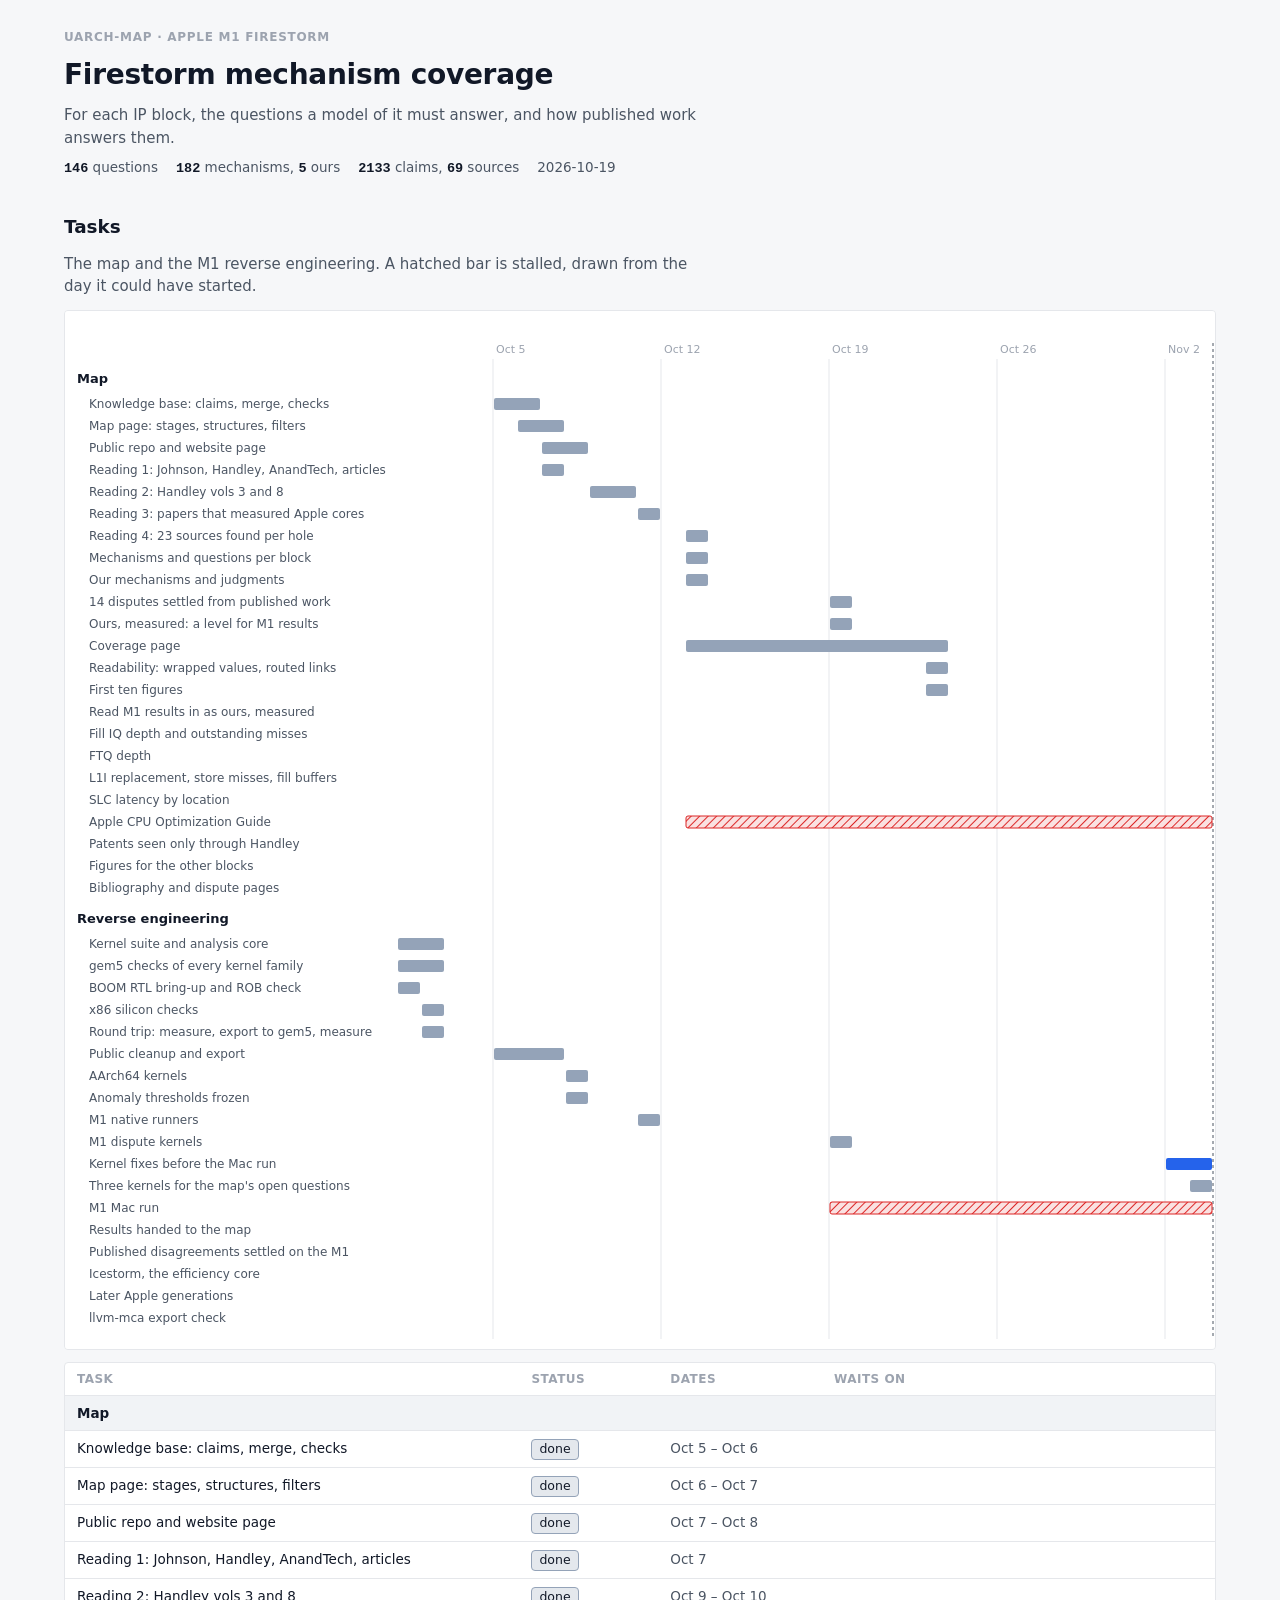
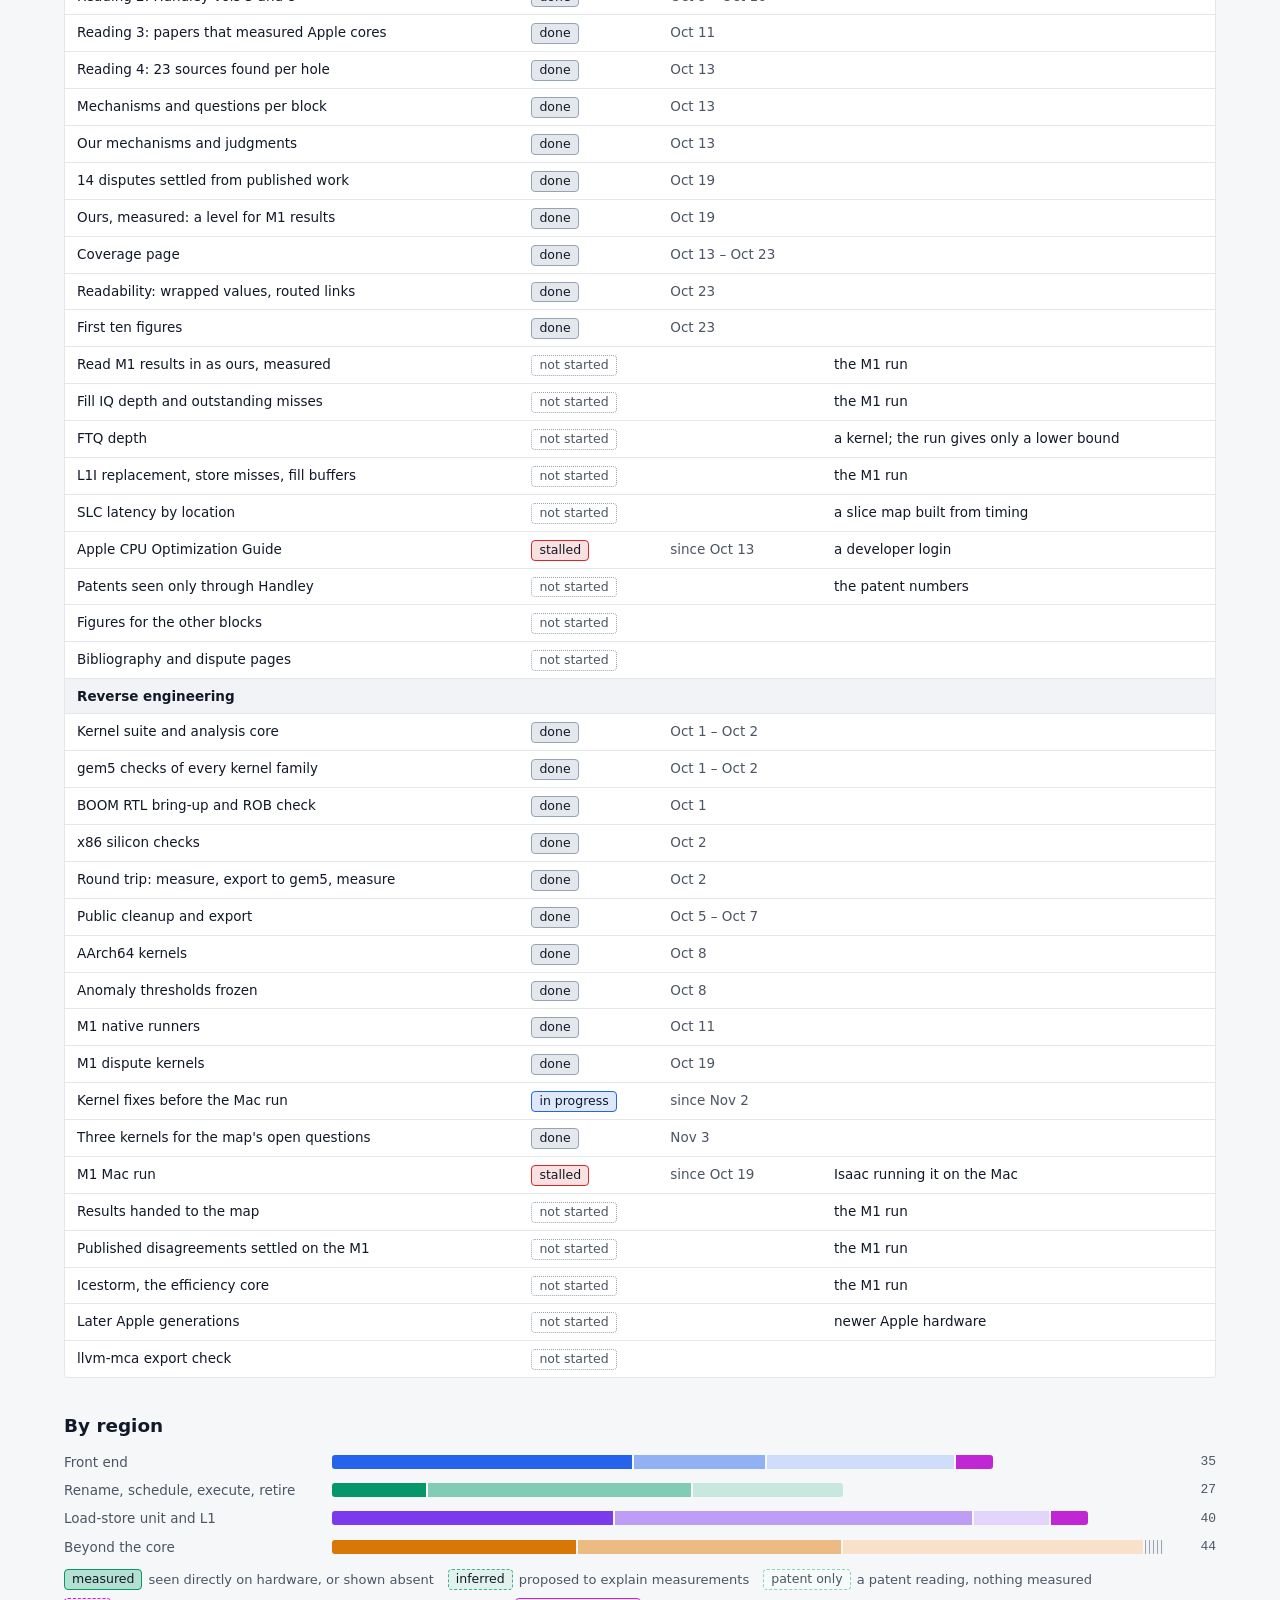
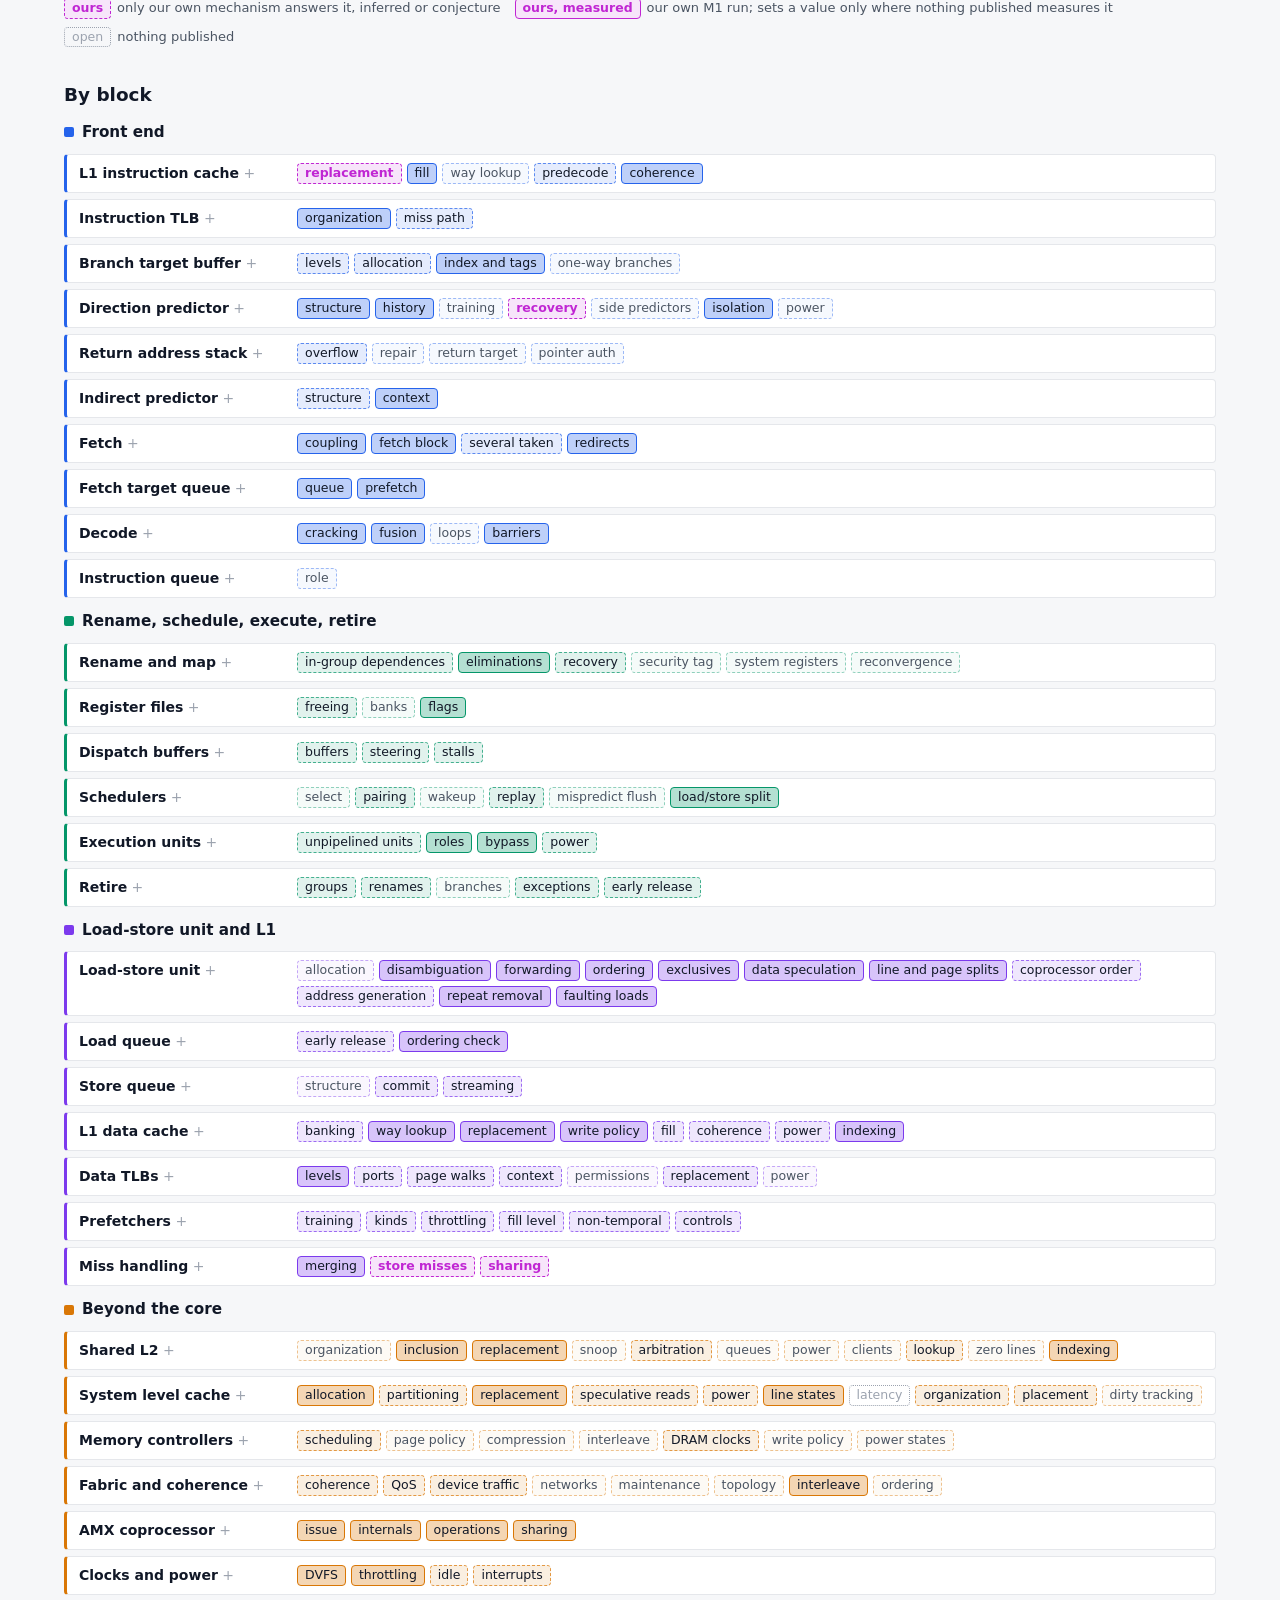
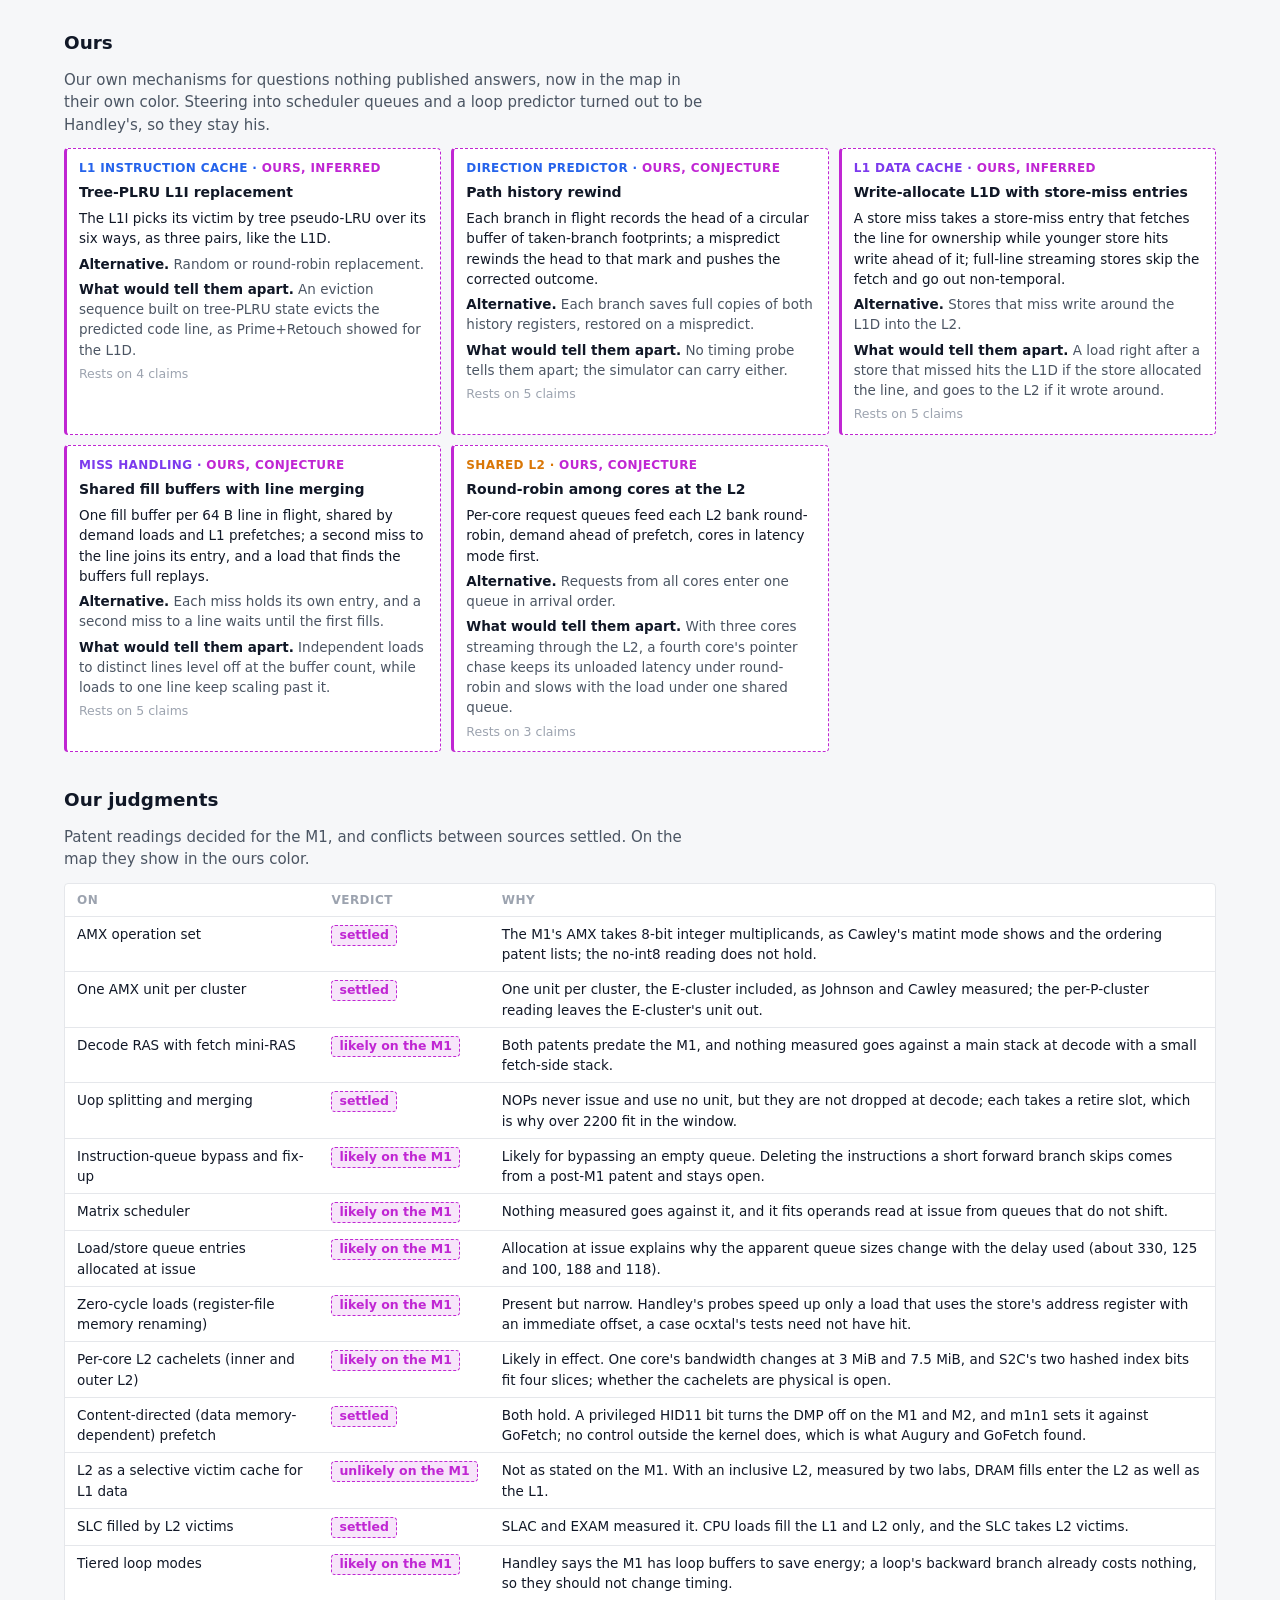
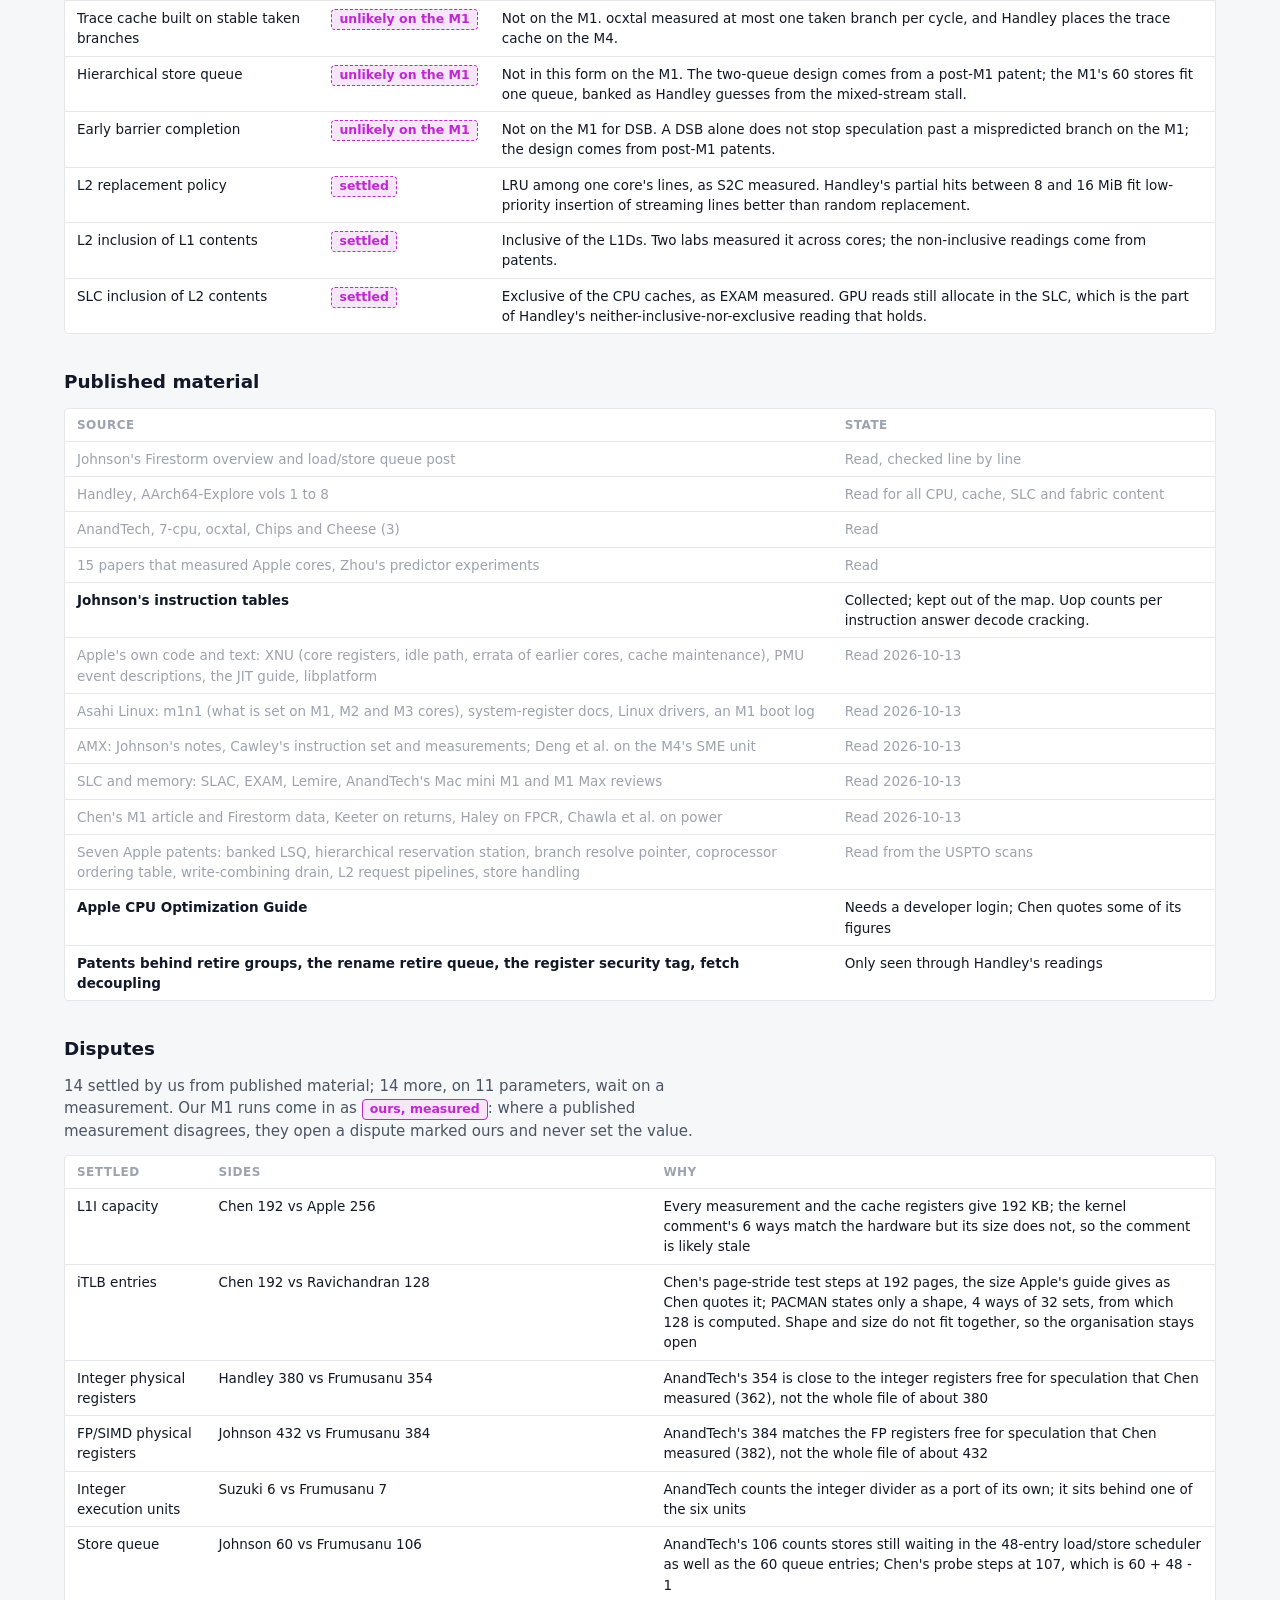
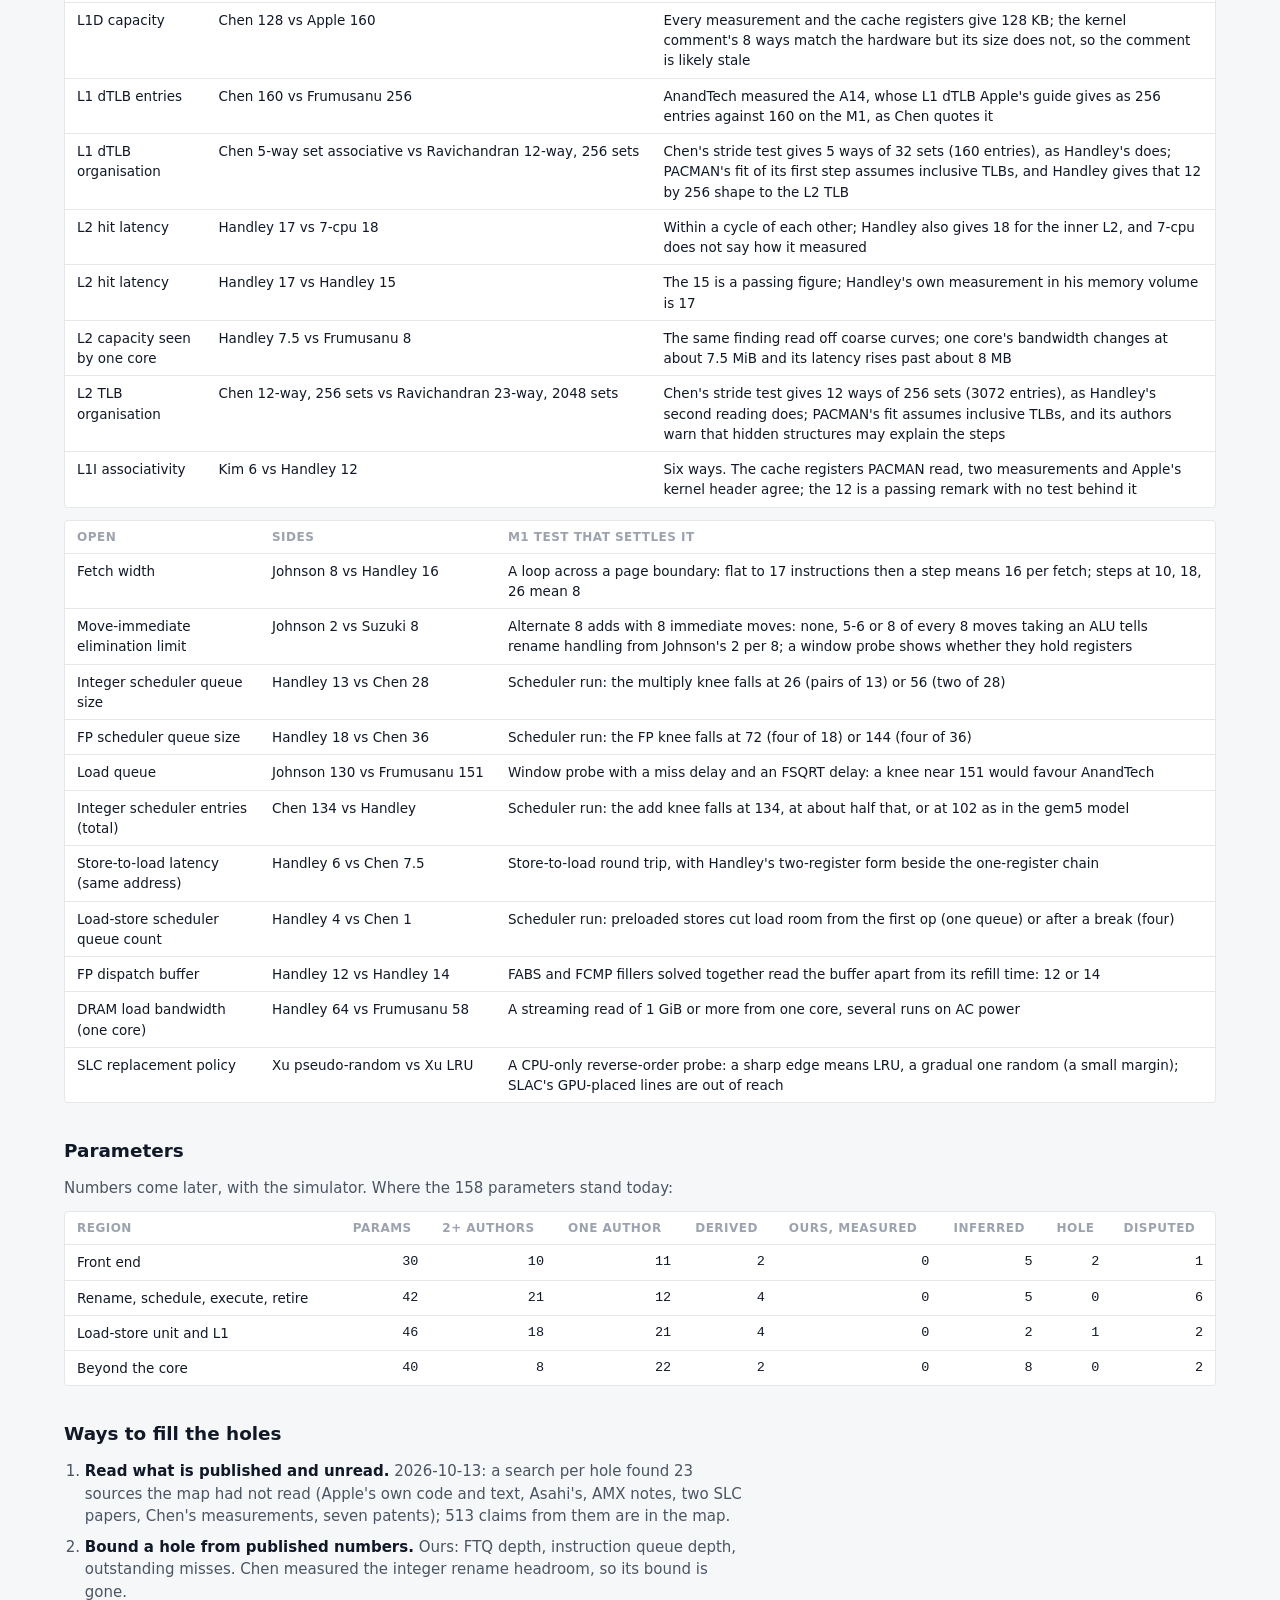
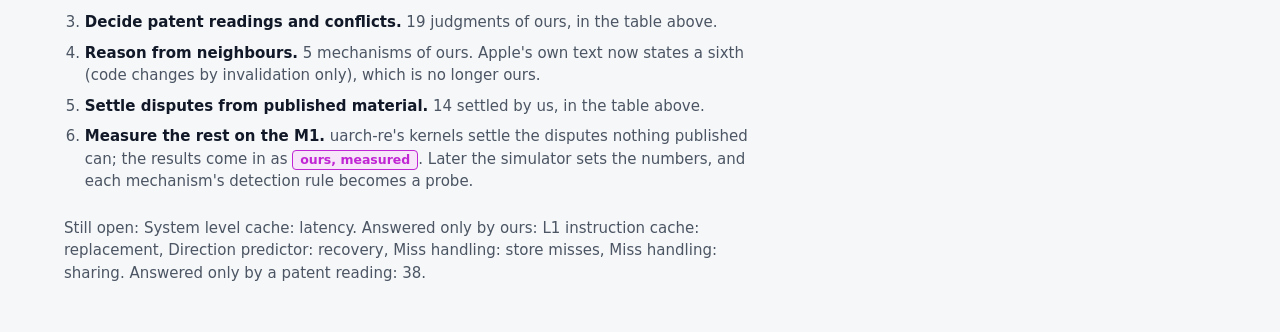
==== commit d07f4dcf: "Coverage page: three kernels checked, new FP dispatch test" ====
--- a/public/uarch-map/coverage-7a2030/index.html
+++ b/public/uarch-map/coverage-7a2030/index.html
@@ -165,10 +165,10 @@
     <section>
     <h2>Tasks</h2>
     <p>The map and the M1 reverse engineering. A hatched bar is stalled, drawn from the day it could have started.</p>
-    <div class="tbl card w-wrap"><svg class="w-chart" viewBox="0 -14 1216 1018" width="1216" height="1018" role="img" aria-label="Tasks over time"><defs><pattern id="w-hatch" width="6" height="6" patternUnits="userSpaceOnUse" patternTransform="rotate(45)"><rect class="w-hatch-bg" width="6" height="6"/><line class="w-hatch-ln" x1="0" y1="0" x2="0" y2="6"/></pattern></defs><line class="w-grid" x1="416" y1="24" x2="416" y2="1004"/><text class="w-tick" x="419" y="18">Oct 5</text><line class="w-grid" x1="584" y1="24" x2="584" y2="1004"/><text class="w-tick" x="587" y="18">Oct 12</text><line class="w-grid" x1="752" y1="24" x2="752" y2="1004"/><text class="w-tick" x="755" y="18">Oct 19</text><line class="w-grid" x1="920" y1="24" x2="920" y2="1004"/><text class="w-tick" x="923" y="18">Oct 26</text><line class="w-grid" x1="1088" y1="24" x2="1088" y2="1004"/><text class="w-tick" x="1091" y="18">Nov 2</text><line class="w-asof" x1="1136" y1="8" x2="1136" y2="1004"/><text class="w-tick w-asof-t" x="1140" y="6">Nov 3</text><text class="w-track" x="0" y="48">Map</text><text class="w-label" x="12" y="73">Knowledge base: claims, merge, checks</text><rect class="w-done" x="417" y="63" width="46" height="12" rx="2"/><text class="w-label" x="12" y="95">Map page: stages, structures, filters</text><rect class="w-done" x="441" y="85" width="46" height="12" rx="2"/><text class="w-label" x="12" y="117">Public repo and website page</text><rect class="w-done" x="465" y="107" width="46" height="12" rx="2"/><text class="w-label" x="12" y="139">Reading 1: Johnson, Handley, AnandTech, articles</text><rect class="w-done" x="465" y="129" width="22" height="12" rx="2"/><text class="w-label" x="12" y="161">Reading 2: Handley vols 3 and 8</text><rect class="w-done" x="513" y="151" width="46" height="12" rx="2"/><text class="w-label" x="12" y="183">Reading 3: papers that measured Apple cores</text><rect class="w-done" x="561" y="173" width="22" height="12" rx="2"/><text class="w-label" x="12" y="205">Reading 4: 23 sources found per hole</text><rect class="w-done" x="609" y="195" width="22" height="12" rx="2"/><text class="w-label" x="12" y="227">Mechanisms and questions per block</text><rect class="w-done" x="609" y="217" width="22" height="12" rx="2"/><text class="w-label" x="12" y="249">Our mechanisms and judgments</text><rect class="w-done" x="609" y="239" width="22" height="12" rx="2"/><text class="w-label" x="12" y="271">14 disputes settled from published work</text><rect class="w-done" x="753" y="261" width="22" height="12" rx="2"/><text class="w-label" x="12" y="293">Ours, measured: a level for M1 results</text><rect class="w-done" x="753" y="283" width="22" height="12" rx="2"/><text class="w-label" x="12" y="315">Coverage page</text><rect class="w-done" x="609" y="305" width="262" height="12" rx="2"/><text class="w-label" x="12" y="337">Readability: wrapped values, routed links</text><rect class="w-done" x="849" y="327" width="22" height="12" rx="2"/><text class="w-label" x="12" y="359">First ten figures</text><rect class="w-done" x="849" y="349" width="22" height="12" rx="2"/><text class="w-label" x="12" y="381">Read M1 results in as ours, measured</text><path class="w-todo w-mark-todo" d="M1148.0 372.0 L1153.0 377.0 L1148.0 382.0 L1143.0 377.0 Z"/><text class="w-label" x="12" y="403">Fill IQ depth and outstanding misses</text><path class="w-todo w-mark-todo" d="M1148.0 394.0 L1153.0 399.0 L1148.0 404.0 L1143.0 399.0 Z"/><text class="w-label" x="12" y="425">FTQ depth</text><path class="w-todo w-mark-todo" d="M1148.0 416.0 L1153.0 421.0 L1148.0 426.0 L1143.0 421.0 Z"/><text class="w-label" x="12" y="447">L1I replacement, store misses, fill buffers</text><path class="w-todo w-mark-todo" d="M1148.0 438.0 L1153.0 443.0 L1148.0 448.0 L1143.0 443.0 Z"/><text class="w-label" x="12" y="469">SLC latency by location</text><path class="w-todo w-mark-todo" d="M1148.0 460.0 L1153.0 465.0 L1148.0 470.0 L1143.0 465.0 Z"/><text class="w-label" x="12" y="491">Apple CPU Optimization Guide</text><rect class="w-stalled" x="609" y="481" width="526" height="12" rx="2"/><text class="w-label" x="12" y="513">Patents seen only through Handley</text><path class="w-todo w-mark-todo" d="M1148.0 504.0 L1153.0 509.0 L1148.0 514.0 L1143.0 509.0 Z"/><text class="w-label" x="12" y="535">Figures for the other blocks</text><path class="w-todo w-mark-todo" d="M1148.0 526.0 L1153.0 531.0 L1148.0 536.0 L1143.0 531.0 Z"/><text class="w-label" x="12" y="557">Bibliography and dispute pages</text><path class="w-todo w-mark-todo" d="M1148.0 548.0 L1153.0 553.0 L1148.0 558.0 L1143.0 553.0 Z"/><text class="w-track" x="0" y="588">Reverse engineering</text><text class="w-label" x="12" y="613">Kernel suite and analysis core</text><rect class="w-done" x="321" y="603" width="46" height="12" rx="2"/><text class="w-label" x="12" y="635">gem5 checks of every kernel family</text><rect class="w-done" x="321" y="625" width="46" height="12" rx="2"/><text class="w-label" x="12" y="657">BOOM RTL bring-up and ROB check</text><rect class="w-done" x="321" y="647" width="22" height="12" rx="2"/><text class="w-label" x="12" y="679">x86 silicon checks</text><rect class="w-done" x="345" y="669" width="22" height="12" rx="2"/><text class="w-label" x="12" y="701">Round trip: measure, export to gem5, measure</text><rect class="w-done" x="345" y="691" width="22" height="12" rx="2"/><text class="w-label" x="12" y="723">Public cleanup and export</text><rect class="w-done" x="417" y="713" width="70" height="12" rx="2"/><text class="w-label" x="12" y="745">AArch64 kernels</text><rect class="w-done" x="489" y="735" width="22" height="12" rx="2"/><text class="w-label" x="12" y="767">Anomaly thresholds frozen</text><rect class="w-done" x="489" y="757" width="22" height="12" rx="2"/><text class="w-label" x="12" y="789">M1 native runners</text><rect class="w-done" x="561" y="779" width="22" height="12" rx="2"/><text class="w-label" x="12" y="811">M1 dispute kernels</text><rect class="w-done" x="753" y="801" width="22" height="12" rx="2"/><text class="w-label" x="12" y="833">Kernel fixes before the Mac run</text><rect class="w-progress" x="1089" y="823" width="46" height="12" rx="2"/><text class="w-label" x="12" y="855">Three kernels for the map&#x27;s open questions</text><path class="w-todo w-mark-todo" d="M1148.0 846.0 L1153.0 851.0 L1148.0 856.0 L1143.0 851.0 Z"/><text class="w-label" x="12" y="877">M1 Mac run</text><rect class="w-stalled" x="753" y="867" width="382" height="12" rx="2"/><text class="w-label" x="12" y="899">Results handed to the map</text><path class="w-todo w-mark-todo" d="M1148.0 890.0 L1153.0 895.0 L1148.0 900.0 L1143.0 895.0 Z"/><text class="w-label" x="12" y="921">Published disagreements settled on the M1</text><path class="w-todo w-mark-todo" d="M1148.0 912.0 L1153.0 917.0 L1148.0 922.0 L1143.0 917.0 Z"/><text class="w-label" x="12" y="943">Icestorm, the efficiency core</text><path class="w-todo w-mark-todo" d="M1148.0 934.0 L1153.0 939.0 L1148.0 944.0 L1143.0 939.0 Z"/><text class="w-label" x="12" y="965">Later Apple generations</text><path class="w-todo w-mark-todo" d="M1148.0 956.0 L1153.0 961.0 L1148.0 966.0 L1143.0 961.0 Z"/><text class="w-label" x="12" y="987">llvm-mca export check</text><path class="w-todo w-mark-todo" d="M1148.0 978.0 L1153.0 983.0 L1148.0 988.0 L1143.0 983.0 Z"/></svg></div>
+    <div class="tbl card w-wrap"><svg class="w-chart" viewBox="0 -14 1216 1018" width="1216" height="1018" role="img" aria-label="Tasks over time"><defs><pattern id="w-hatch" width="6" height="6" patternUnits="userSpaceOnUse" patternTransform="rotate(45)"><rect class="w-hatch-bg" width="6" height="6"/><line class="w-hatch-ln" x1="0" y1="0" x2="0" y2="6"/></pattern></defs><line class="w-grid" x1="416" y1="24" x2="416" y2="1004"/><text class="w-tick" x="419" y="18">Oct 5</text><line class="w-grid" x1="584" y1="24" x2="584" y2="1004"/><text class="w-tick" x="587" y="18">Oct 12</text><line class="w-grid" x1="752" y1="24" x2="752" y2="1004"/><text class="w-tick" x="755" y="18">Oct 19</text><line class="w-grid" x1="920" y1="24" x2="920" y2="1004"/><text class="w-tick" x="923" y="18">Oct 26</text><line class="w-grid" x1="1088" y1="24" x2="1088" y2="1004"/><text class="w-tick" x="1091" y="18">Nov 2</text><line class="w-asof" x1="1136" y1="8" x2="1136" y2="1004"/><text class="w-tick w-asof-t" x="1140" y="6">Nov 3</text><text class="w-track" x="0" y="48">Map</text><text class="w-label" x="12" y="73">Knowledge base: claims, merge, checks</text><rect class="w-done" x="417" y="63" width="46" height="12" rx="2"/><text class="w-label" x="12" y="95">Map page: stages, structures, filters</text><rect class="w-done" x="441" y="85" width="46" height="12" rx="2"/><text class="w-label" x="12" y="117">Public repo and website page</text><rect class="w-done" x="465" y="107" width="46" height="12" rx="2"/><text class="w-label" x="12" y="139">Reading 1: Johnson, Handley, AnandTech, articles</text><rect class="w-done" x="465" y="129" width="22" height="12" rx="2"/><text class="w-label" x="12" y="161">Reading 2: Handley vols 3 and 8</text><rect class="w-done" x="513" y="151" width="46" height="12" rx="2"/><text class="w-label" x="12" y="183">Reading 3: papers that measured Apple cores</text><rect class="w-done" x="561" y="173" width="22" height="12" rx="2"/><text class="w-label" x="12" y="205">Reading 4: 23 sources found per hole</text><rect class="w-done" x="609" y="195" width="22" height="12" rx="2"/><text class="w-label" x="12" y="227">Mechanisms and questions per block</text><rect class="w-done" x="609" y="217" width="22" height="12" rx="2"/><text class="w-label" x="12" y="249">Our mechanisms and judgments</text><rect class="w-done" x="609" y="239" width="22" height="12" rx="2"/><text class="w-label" x="12" y="271">14 disputes settled from published work</text><rect class="w-done" x="753" y="261" width="22" height="12" rx="2"/><text class="w-label" x="12" y="293">Ours, measured: a level for M1 results</text><rect class="w-done" x="753" y="283" width="22" height="12" rx="2"/><text class="w-label" x="12" y="315">Coverage page</text><rect class="w-done" x="609" y="305" width="262" height="12" rx="2"/><text class="w-label" x="12" y="337">Readability: wrapped values, routed links</text><rect class="w-done" x="849" y="327" width="22" height="12" rx="2"/><text class="w-label" x="12" y="359">First ten figures</text><rect class="w-done" x="849" y="349" width="22" height="12" rx="2"/><text class="w-label" x="12" y="381">Read M1 results in as ours, measured</text><path class="w-todo w-mark-todo" d="M1148.0 372.0 L1153.0 377.0 L1148.0 382.0 L1143.0 377.0 Z"/><text class="w-label" x="12" y="403">Fill IQ depth and outstanding misses</text><path class="w-todo w-mark-todo" d="M1148.0 394.0 L1153.0 399.0 L1148.0 404.0 L1143.0 399.0 Z"/><text class="w-label" x="12" y="425">FTQ depth</text><path class="w-todo w-mark-todo" d="M1148.0 416.0 L1153.0 421.0 L1148.0 426.0 L1143.0 421.0 Z"/><text class="w-label" x="12" y="447">L1I replacement, store misses, fill buffers</text><path class="w-todo w-mark-todo" d="M1148.0 438.0 L1153.0 443.0 L1148.0 448.0 L1143.0 443.0 Z"/><text class="w-label" x="12" y="469">SLC latency by location</text><path class="w-todo w-mark-todo" d="M1148.0 460.0 L1153.0 465.0 L1148.0 470.0 L1143.0 465.0 Z"/><text class="w-label" x="12" y="491">Apple CPU Optimization Guide</text><rect class="w-stalled" x="609" y="481" width="526" height="12" rx="2"/><text class="w-label" x="12" y="513">Patents seen only through Handley</text><path class="w-todo w-mark-todo" d="M1148.0 504.0 L1153.0 509.0 L1148.0 514.0 L1143.0 509.0 Z"/><text class="w-label" x="12" y="535">Figures for the other blocks</text><path class="w-todo w-mark-todo" d="M1148.0 526.0 L1153.0 531.0 L1148.0 536.0 L1143.0 531.0 Z"/><text class="w-label" x="12" y="557">Bibliography and dispute pages</text><path class="w-todo w-mark-todo" d="M1148.0 548.0 L1153.0 553.0 L1148.0 558.0 L1143.0 553.0 Z"/><text class="w-track" x="0" y="588">Reverse engineering</text><text class="w-label" x="12" y="613">Kernel suite and analysis core</text><rect class="w-done" x="321" y="603" width="46" height="12" rx="2"/><text class="w-label" x="12" y="635">gem5 checks of every kernel family</text><rect class="w-done" x="321" y="625" width="46" height="12" rx="2"/><text class="w-label" x="12" y="657">BOOM RTL bring-up and ROB check</text><rect class="w-done" x="321" y="647" width="22" height="12" rx="2"/><text class="w-label" x="12" y="679">x86 silicon checks</text><rect class="w-done" x="345" y="669" width="22" height="12" rx="2"/><text class="w-label" x="12" y="701">Round trip: measure, export to gem5, measure</text><rect class="w-done" x="345" y="691" width="22" height="12" rx="2"/><text class="w-label" x="12" y="723">Public cleanup and export</text><rect class="w-done" x="417" y="713" width="70" height="12" rx="2"/><text class="w-label" x="12" y="745">AArch64 kernels</text><rect class="w-done" x="489" y="735" width="22" height="12" rx="2"/><text class="w-label" x="12" y="767">Anomaly thresholds frozen</text><rect class="w-done" x="489" y="757" width="22" height="12" rx="2"/><text class="w-label" x="12" y="789">M1 native runners</text><rect class="w-done" x="561" y="779" width="22" height="12" rx="2"/><text class="w-label" x="12" y="811">M1 dispute kernels</text><rect class="w-done" x="753" y="801" width="22" height="12" rx="2"/><text class="w-label" x="12" y="833">Kernel fixes before the Mac run</text><rect class="w-progress" x="1089" y="823" width="46" height="12" rx="2"/><text class="w-label" x="12" y="855">Three kernels for the map&#x27;s open questions</text><rect class="w-done" x="1113" y="845" width="22" height="12" rx="2"/><text class="w-label" x="12" y="877">M1 Mac run</text><rect class="w-stalled" x="753" y="867" width="382" height="12" rx="2"/><text class="w-label" x="12" y="899">Results handed to the map</text><path class="w-todo w-mark-todo" d="M1148.0 890.0 L1153.0 895.0 L1148.0 900.0 L1143.0 895.0 Z"/><text class="w-label" x="12" y="921">Published disagreements settled on the M1</text><path class="w-todo w-mark-todo" d="M1148.0 912.0 L1153.0 917.0 L1148.0 922.0 L1143.0 917.0 Z"/><text class="w-label" x="12" y="943">Icestorm, the efficiency core</text><path class="w-todo w-mark-todo" d="M1148.0 934.0 L1153.0 939.0 L1148.0 944.0 L1143.0 939.0 Z"/><text class="w-label" x="12" y="965">Later Apple generations</text><path class="w-todo w-mark-todo" d="M1148.0 956.0 L1153.0 961.0 L1148.0 966.0 L1143.0 961.0 Z"/><text class="w-label" x="12" y="987">llvm-mca export check</text><path class="w-todo w-mark-todo" d="M1148.0 978.0 L1153.0 983.0 L1148.0 988.0 L1143.0 983.0 Z"/></svg></div>
     <div class="tbl card"><table>
       <thead><tr><th>Task</th><th>Status</th><th>Dates</th><th>Waits on</th></tr></thead>
-      <tbody><tr class="w-grp"><td colspan="4">Map</td></tr><tr><td>Knowledge base: claims, merge, checks</td><td><span class="st w-st-done">done</span></td><td class="w-when">Oct 5 – Oct 6</td><td></td></tr><tr><td>Map page: stages, structures, filters</td><td><span class="st w-st-done">done</span></td><td class="w-when">Oct 6 – Oct 7</td><td></td></tr><tr><td>Public repo and website page</td><td><span class="st w-st-done">done</span></td><td class="w-when">Oct 7 – Oct 8</td><td></td></tr><tr><td>Reading 1: Johnson, Handley, AnandTech, articles</td><td><span class="st w-st-done">done</span></td><td class="w-when">Oct 7</td><td></td></tr><tr><td>Reading 2: Handley vols 3 and 8</td><td><span class="st w-st-done">done</span></td><td class="w-when">Oct 9 – Oct 10</td><td></td></tr><tr><td>Reading 3: papers that measured Apple cores</td><td><span class="st w-st-done">done</span></td><td class="w-when">Oct 11</td><td></td></tr><tr><td>Reading 4: 23 sources found per hole</td><td><span class="st w-st-done">done</span></td><td class="w-when">Oct 13</td><td></td></tr><tr><td>Mechanisms and questions per block</td><td><span class="st w-st-done">done</span></td><td class="w-when">Oct 13</td><td></td></tr><tr><td>Our mechanisms and judgments</td><td><span class="st w-st-done">done</span></td><td class="w-when">Oct 13</td><td></td></tr><tr><td>14 disputes settled from published work</td><td><span class="st w-st-done">done</span></td><td class="w-when">Oct 19</td><td></td></tr><tr><td>Ours, measured: a level for M1 results</td><td><span class="st w-st-done">done</span></td><td class="w-when">Oct 19</td><td></td></tr><tr><td>Coverage page</td><td><span class="st w-st-done">done</span></td><td class="w-when">Oct 13 – Oct 23</td><td></td></tr><tr><td>Readability: wrapped values, routed links</td><td><span class="st w-st-done">done</span></td><td class="w-when">Oct 23</td><td></td></tr><tr><td>First ten figures</td><td><span class="st w-st-done">done</span></td><td class="w-when">Oct 23</td><td></td></tr><tr><td>Read M1 results in as ours, measured</td><td><span class="st w-st-todo">not started</span></td><td class="w-when"></td><td>the M1 run</td></tr><tr><td>Fill IQ depth and outstanding misses</td><td><span class="st w-st-todo">not started</span></td><td class="w-when"></td><td>the M1 run</td></tr><tr><td>FTQ depth</td><td><span class="st w-st-todo">not started</span></td><td class="w-when"></td><td>a kernel; the run gives only a lower bound</td></tr><tr><td>L1I replacement, store misses, fill buffers</td><td><span class="st w-st-todo">not started</span></td><td class="w-when"></td><td>the M1 run, with three new kernels</td></tr><tr><td>SLC latency by location</td><td><span class="st w-st-todo">not started</span></td><td class="w-when"></td><td>a slice map built from timing</td></tr><tr><td>Apple CPU Optimization Guide</td><td><span class="st w-st-stalled">stalled</span></td><td class="w-when">since Oct 13</td><td>a developer login</td></tr><tr><td>Patents seen only through Handley</td><td><span class="st w-st-todo">not started</span></td><td class="w-when"></td><td>the patent numbers</td></tr><tr><td>Figures for the other blocks</td><td><span class="st w-st-todo">not started</span></td><td class="w-when"></td><td></td></tr><tr><td>Bibliography and dispute pages</td><td><span class="st w-st-todo">not started</span></td><td class="w-when"></td><td></td></tr><tr class="w-grp"><td colspan="4">Reverse engineering</td></tr><tr><td>Kernel suite and analysis core</td><td><span class="st w-st-done">done</span></td><td class="w-when">Oct 1 – Oct 2</td><td></td></tr><tr><td>gem5 checks of every kernel family</td><td><span class="st w-st-done">done</span></td><td class="w-when">Oct 1 – Oct 2</td><td></td></tr><tr><td>BOOM RTL bring-up and ROB check</td><td><span class="st w-st-done">done</span></td><td class="w-when">Oct 1</td><td></td></tr><tr><td>x86 silicon checks</td><td><span class="st w-st-done">done</span></td><td class="w-when">Oct 2</td><td></td></tr><tr><td>Round trip: measure, export to gem5, measure</td><td><span class="st w-st-done">done</span></td><td class="w-when">Oct 2</td><td></td></tr><tr><td>Public cleanup and export</td><td><span class="st w-st-done">done</span></td><td class="w-when">Oct 5 – Oct 7</td><td></td></tr><tr><td>AArch64 kernels</td><td><span class="st w-st-done">done</span></td><td class="w-when">Oct 8</td><td></td></tr><tr><td>Anomaly thresholds frozen</td><td><span class="st w-st-done">done</span></td><td class="w-when">Oct 8</td><td></td></tr><tr><td>M1 native runners</td><td><span class="st w-st-done">done</span></td><td class="w-when">Oct 11</td><td></td></tr><tr><td>M1 dispute kernels</td><td><span class="st w-st-done">done</span></td><td class="w-when">Oct 19</td><td></td></tr><tr><td>Kernel fixes before the Mac run</td><td><span class="st w-st-progress">in progress</span></td><td class="w-when">since Nov 2</td><td></td></tr><tr><td>Three kernels for the map&#x27;s open questions</td><td><span class="st w-st-todo">not started</span></td><td class="w-when"></td><td>a gem5 check before the run</td></tr><tr><td>M1 Mac run</td><td><span class="st w-st-stalled">stalled</span></td><td class="w-when">since Oct 19</td><td>Isaac running it on the Mac</td></tr><tr><td>Results handed to the map</td><td><span class="st w-st-todo">not started</span></td><td class="w-when"></td><td>the M1 run</td></tr><tr><td>Published disagreements settled on the M1</td><td><span class="st w-st-todo">not started</span></td><td class="w-when"></td><td>the M1 run</td></tr><tr><td>Icestorm, the efficiency core</td><td><span class="st w-st-todo">not started</span></td><td class="w-when"></td><td>the M1 run</td></tr><tr><td>Later Apple generations</td><td><span class="st w-st-todo">not started</span></td><td class="w-when"></td><td>newer Apple hardware</td></tr><tr><td>llvm-mca export check</td><td><span class="st w-st-todo">not started</span></td><td class="w-when"></td><td></td></tr></tbody>
+      <tbody><tr class="w-grp"><td colspan="4">Map</td></tr><tr><td>Knowledge base: claims, merge, checks</td><td><span class="st w-st-done">done</span></td><td class="w-when">Oct 5 – Oct 6</td><td></td></tr><tr><td>Map page: stages, structures, filters</td><td><span class="st w-st-done">done</span></td><td class="w-when">Oct 6 – Oct 7</td><td></td></tr><tr><td>Public repo and website page</td><td><span class="st w-st-done">done</span></td><td class="w-when">Oct 7 – Oct 8</td><td></td></tr><tr><td>Reading 1: Johnson, Handley, AnandTech, articles</td><td><span class="st w-st-done">done</span></td><td class="w-when">Oct 7</td><td></td></tr><tr><td>Reading 2: Handley vols 3 and 8</td><td><span class="st w-st-done">done</span></td><td class="w-when">Oct 9 – Oct 10</td><td></td></tr><tr><td>Reading 3: papers that measured Apple cores</td><td><span class="st w-st-done">done</span></td><td class="w-when">Oct 11</td><td></td></tr><tr><td>Reading 4: 23 sources found per hole</td><td><span class="st w-st-done">done</span></td><td class="w-when">Oct 13</td><td></td></tr><tr><td>Mechanisms and questions per block</td><td><span class="st w-st-done">done</span></td><td class="w-when">Oct 13</td><td></td></tr><tr><td>Our mechanisms and judgments</td><td><span class="st w-st-done">done</span></td><td class="w-when">Oct 13</td><td></td></tr><tr><td>14 disputes settled from published work</td><td><span class="st w-st-done">done</span></td><td class="w-when">Oct 19</td><td></td></tr><tr><td>Ours, measured: a level for M1 results</td><td><span class="st w-st-done">done</span></td><td class="w-when">Oct 19</td><td></td></tr><tr><td>Coverage page</td><td><span class="st w-st-done">done</span></td><td class="w-when">Oct 13 – Oct 23</td><td></td></tr><tr><td>Readability: wrapped values, routed links</td><td><span class="st w-st-done">done</span></td><td class="w-when">Oct 23</td><td></td></tr><tr><td>First ten figures</td><td><span class="st w-st-done">done</span></td><td class="w-when">Oct 23</td><td></td></tr><tr><td>Read M1 results in as ours, measured</td><td><span class="st w-st-todo">not started</span></td><td class="w-when"></td><td>the M1 run</td></tr><tr><td>Fill IQ depth and outstanding misses</td><td><span class="st w-st-todo">not started</span></td><td class="w-when"></td><td>the M1 run</td></tr><tr><td>FTQ depth</td><td><span class="st w-st-todo">not started</span></td><td class="w-when"></td><td>a kernel; the run gives only a lower bound</td></tr><tr><td>L1I replacement, store misses, fill buffers</td><td><span class="st w-st-todo">not started</span></td><td class="w-when"></td><td>the M1 run</td></tr><tr><td>SLC latency by location</td><td><span class="st w-st-todo">not started</span></td><td class="w-when"></td><td>a slice map built from timing</td></tr><tr><td>Apple CPU Optimization Guide</td><td><span class="st w-st-stalled">stalled</span></td><td class="w-when">since Oct 13</td><td>a developer login</td></tr><tr><td>Patents seen only through Handley</td><td><span class="st w-st-todo">not started</span></td><td class="w-when"></td><td>the patent numbers</td></tr><tr><td>Figures for the other blocks</td><td><span class="st w-st-todo">not started</span></td><td class="w-when"></td><td></td></tr><tr><td>Bibliography and dispute pages</td><td><span class="st w-st-todo">not started</span></td><td class="w-when"></td><td></td></tr><tr class="w-grp"><td colspan="4">Reverse engineering</td></tr><tr><td>Kernel suite and analysis core</td><td><span class="st w-st-done">done</span></td><td class="w-when">Oct 1 – Oct 2</td><td></td></tr><tr><td>gem5 checks of every kernel family</td><td><span class="st w-st-done">done</span></td><td class="w-when">Oct 1 – Oct 2</td><td></td></tr><tr><td>BOOM RTL bring-up and ROB check</td><td><span class="st w-st-done">done</span></td><td class="w-when">Oct 1</td><td></td></tr><tr><td>x86 silicon checks</td><td><span class="st w-st-done">done</span></td><td class="w-when">Oct 2</td><td></td></tr><tr><td>Round trip: measure, export to gem5, measure</td><td><span class="st w-st-done">done</span></td><td class="w-when">Oct 2</td><td></td></tr><tr><td>Public cleanup and export</td><td><span class="st w-st-done">done</span></td><td class="w-when">Oct 5 – Oct 7</td><td></td></tr><tr><td>AArch64 kernels</td><td><span class="st w-st-done">done</span></td><td class="w-when">Oct 8</td><td></td></tr><tr><td>Anomaly thresholds frozen</td><td><span class="st w-st-done">done</span></td><td class="w-when">Oct 8</td><td></td></tr><tr><td>M1 native runners</td><td><span class="st w-st-done">done</span></td><td class="w-when">Oct 11</td><td></td></tr><tr><td>M1 dispute kernels</td><td><span class="st w-st-done">done</span></td><td class="w-when">Oct 19</td><td></td></tr><tr><td>Kernel fixes before the Mac run</td><td><span class="st w-st-progress">in progress</span></td><td class="w-when">since Nov 2</td><td></td></tr><tr><td>Three kernels for the map&#x27;s open questions</td><td><span class="st w-st-done">done</span></td><td class="w-when">Nov 3</td><td></td></tr><tr><td>M1 Mac run</td><td><span class="st w-st-stalled">stalled</span></td><td class="w-when">since Oct 19</td><td>Isaac running it on the Mac</td></tr><tr><td>Results handed to the map</td><td><span class="st w-st-todo">not started</span></td><td class="w-when"></td><td>the M1 run</td></tr><tr><td>Published disagreements settled on the M1</td><td><span class="st w-st-todo">not started</span></td><td class="w-when"></td><td>the M1 run</td></tr><tr><td>Icestorm, the efficiency core</td><td><span class="st w-st-todo">not started</span></td><td class="w-when"></td><td>the M1 run</td></tr><tr><td>Later Apple generations</td><td><span class="st w-st-todo">not started</span></td><td class="w-when"></td><td>newer Apple hardware</td></tr><tr><td>llvm-mca export check</td><td><span class="st w-st-todo">not started</span></td><td class="w-when"></td><td></td></tr></tbody>
     </table></div>
   </section>
 
@@ -238,7 +238,7 @@
     </table></div>
     <div class="tbl card"><table>
       <thead><tr><th>Open</th><th>Sides</th><th>M1 test that settles it</th></tr></thead>
-      <tbody><tr><td>Fetch width</td><td class="sides">Johnson 8 vs Handley 16</td><td>A loop across a page boundary: flat to 17 instructions then a step means 16 per fetch; steps at 10, 18, 26 mean 8</td></tr><tr><td>Move-immediate elimination limit</td><td class="sides">Johnson 2 vs Suzuki 8</td><td>Alternate 8 adds with 8 immediate moves: none, 5-6 or 8 of every 8 moves taking an ALU tells rename handling from Johnson&#x27;s 2 per 8; a window probe shows whether they hold registers</td></tr><tr><td>Integer scheduler queue size</td><td class="sides">Handley 13 vs Chen 28</td><td>Scheduler run: the multiply knee falls at 26 (pairs of 13) or 56 (two of 28)</td></tr><tr><td>FP scheduler queue size</td><td class="sides">Handley 18 vs Chen 36</td><td>Scheduler run: the FP knee falls at 72 (four of 18) or 144 (four of 36)</td></tr><tr><td>Load queue</td><td class="sides">Johnson 130 vs Frumusanu 151</td><td>Window probe with a miss delay and an FSQRT delay: a knee near 151 would favour AnandTech</td></tr><tr><td>Integer scheduler entries (total)</td><td class="sides">Chen 134 vs Handley</td><td>Scheduler run: the add knee falls at 134, at about half that, or at 102 as in the gem5 model</td></tr><tr><td>Store-to-load latency (same address)</td><td class="sides">Handley 6 vs Chen 7.5</td><td>Store-to-load round trip, with Handley&#x27;s two-register form beside the one-register chain</td></tr><tr><td>Load-store scheduler queue count</td><td class="sides">Handley 4 vs Chen 1</td><td>Scheduler run: preloaded stores cut load room from the first op (one queue) or after a break (four)</td></tr><tr><td>FP dispatch buffer</td><td class="sides">Handley 12 vs Handley 14</td><td>FABS and FCMP fillers in one dispatch run; readable only if the integer dispatch rows show the probe&#x27;s offset near zero</td></tr><tr><td>DRAM load bandwidth (one core)</td><td class="sides">Handley 64 vs Frumusanu 58</td><td>A streaming read of 1 GiB or more from one core, several runs on AC power</td></tr><tr><td>SLC replacement policy</td><td class="sides">Xu pseudo-random vs Xu LRU</td><td>A CPU-only reverse-order probe: a sharp edge means LRU, a gradual one random (a small margin); SLAC&#x27;s GPU-placed lines are out of reach</td></tr></tbody>
+      <tbody><tr><td>Fetch width</td><td class="sides">Johnson 8 vs Handley 16</td><td>A loop across a page boundary: flat to 17 instructions then a step means 16 per fetch; steps at 10, 18, 26 mean 8</td></tr><tr><td>Move-immediate elimination limit</td><td class="sides">Johnson 2 vs Suzuki 8</td><td>Alternate 8 adds with 8 immediate moves: none, 5-6 or 8 of every 8 moves taking an ALU tells rename handling from Johnson&#x27;s 2 per 8; a window probe shows whether they hold registers</td></tr><tr><td>Integer scheduler queue size</td><td class="sides">Handley 13 vs Chen 28</td><td>Scheduler run: the multiply knee falls at 26 (pairs of 13) or 56 (two of 28)</td></tr><tr><td>FP scheduler queue size</td><td class="sides">Handley 18 vs Chen 36</td><td>Scheduler run: the FP knee falls at 72 (four of 18) or 144 (four of 36)</td></tr><tr><td>Load queue</td><td class="sides">Johnson 130 vs Frumusanu 151</td><td>Window probe with a miss delay and an FSQRT delay: a knee near 151 would favour AnandTech</td></tr><tr><td>Integer scheduler entries (total)</td><td class="sides">Chen 134 vs Handley</td><td>Scheduler run: the add knee falls at 134, at about half that, or at 102 as in the gem5 model</td></tr><tr><td>Store-to-load latency (same address)</td><td class="sides">Handley 6 vs Chen 7.5</td><td>Store-to-load round trip, with Handley&#x27;s two-register form beside the one-register chain</td></tr><tr><td>Load-store scheduler queue count</td><td class="sides">Handley 4 vs Chen 1</td><td>Scheduler run: preloaded stores cut load room from the first op (one queue) or after a break (four)</td></tr><tr><td>FP dispatch buffer</td><td class="sides">Handley 12 vs Handley 14</td><td>FABS and FCMP fillers solved together read the buffer apart from its refill time: 12 or 14</td></tr><tr><td>DRAM load bandwidth (one core)</td><td class="sides">Handley 64 vs Frumusanu 58</td><td>A streaming read of 1 GiB or more from one core, several runs on AC power</td></tr><tr><td>SLC replacement policy</td><td class="sides">Xu pseudo-random vs Xu LRU</td><td>A CPU-only reverse-order probe: a sharp edge means LRU, a gradual one random (a small margin); SLAC&#x27;s GPU-placed lines are out of reach</td></tr></tbody>
     </table></div>
   </section>
 
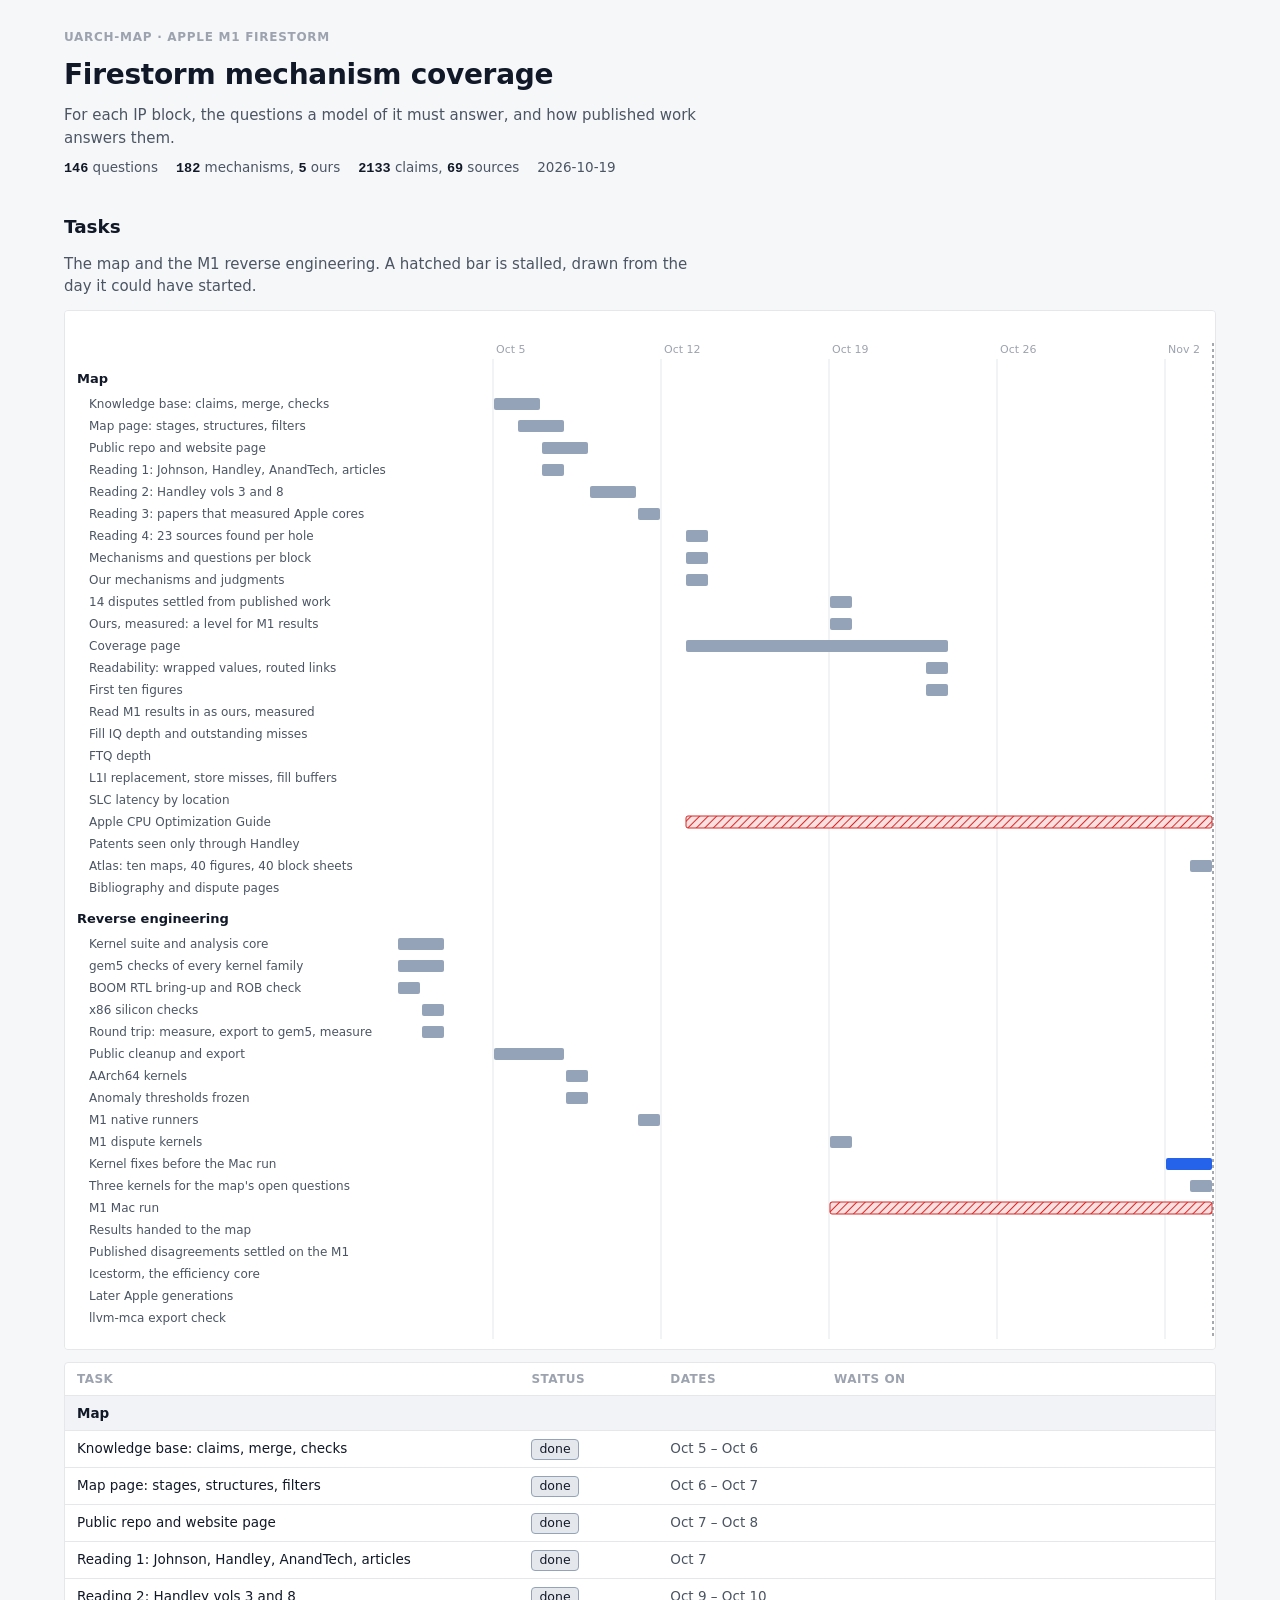
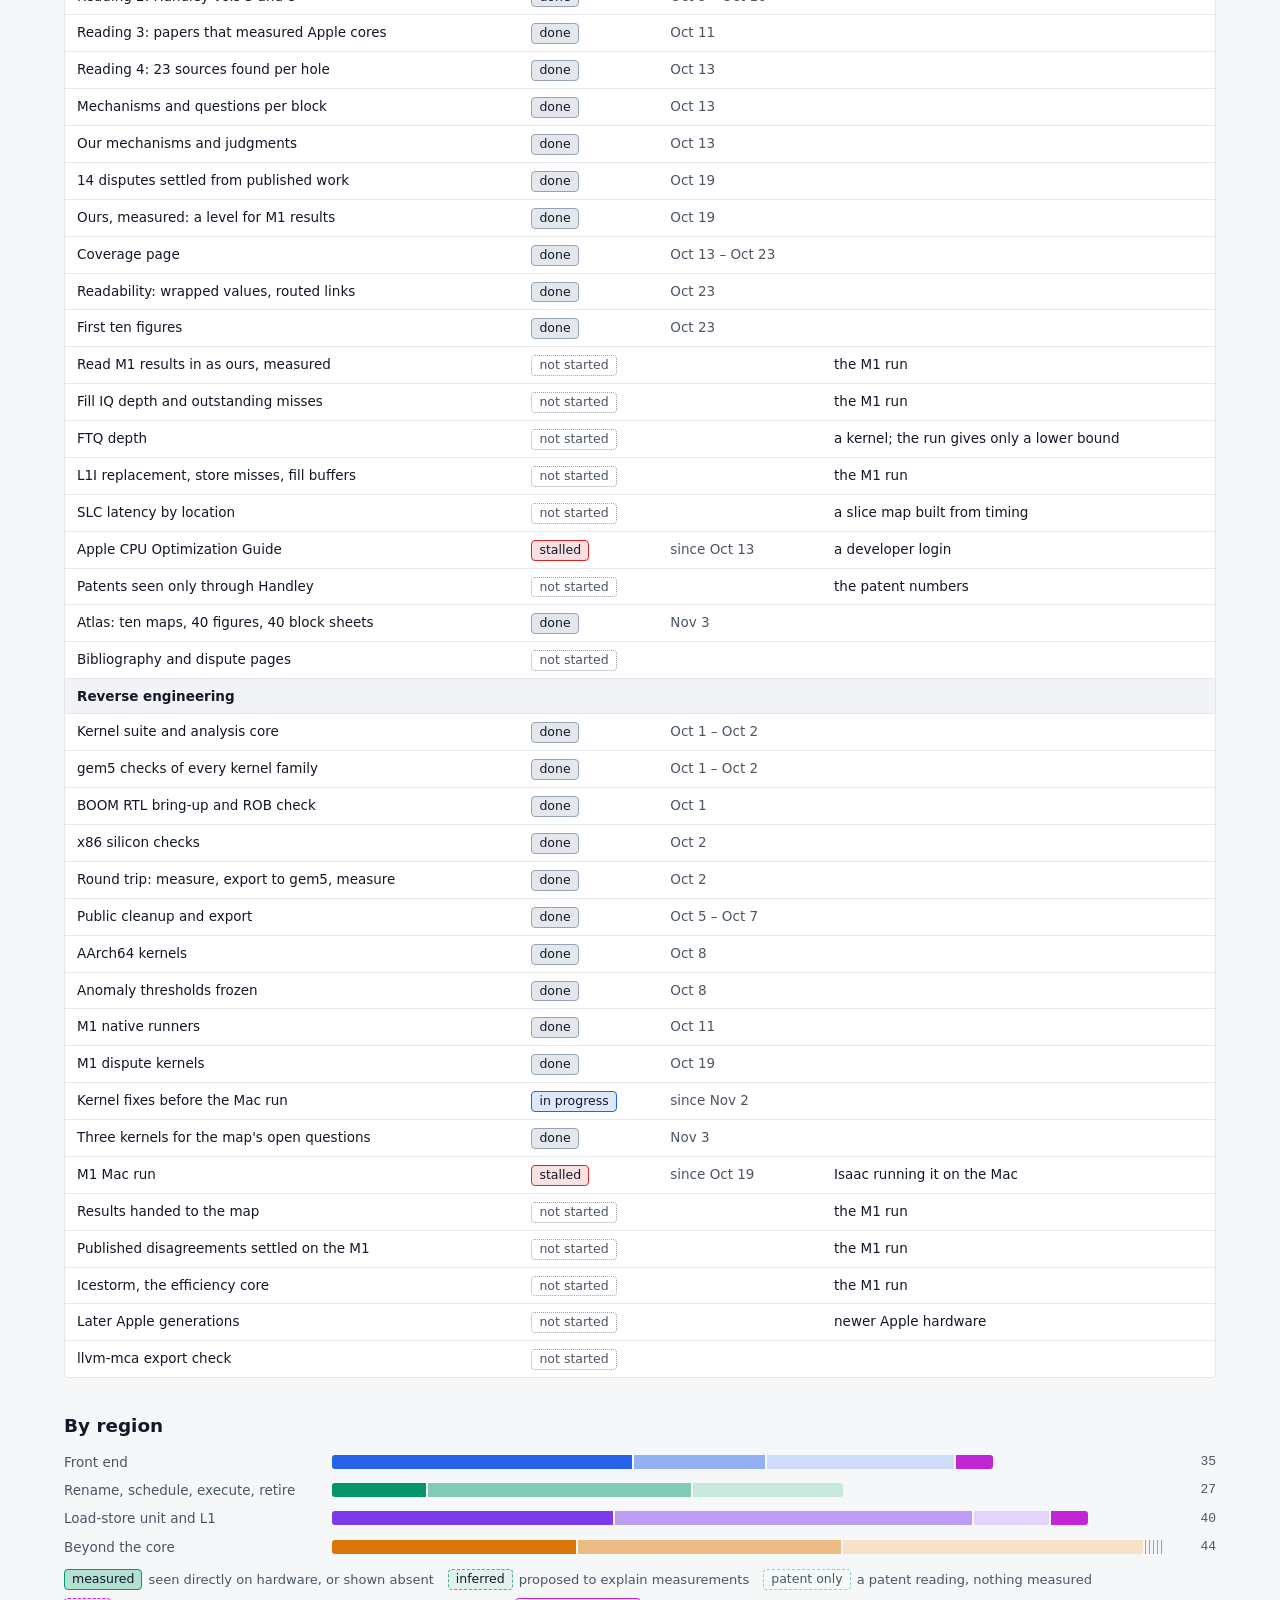
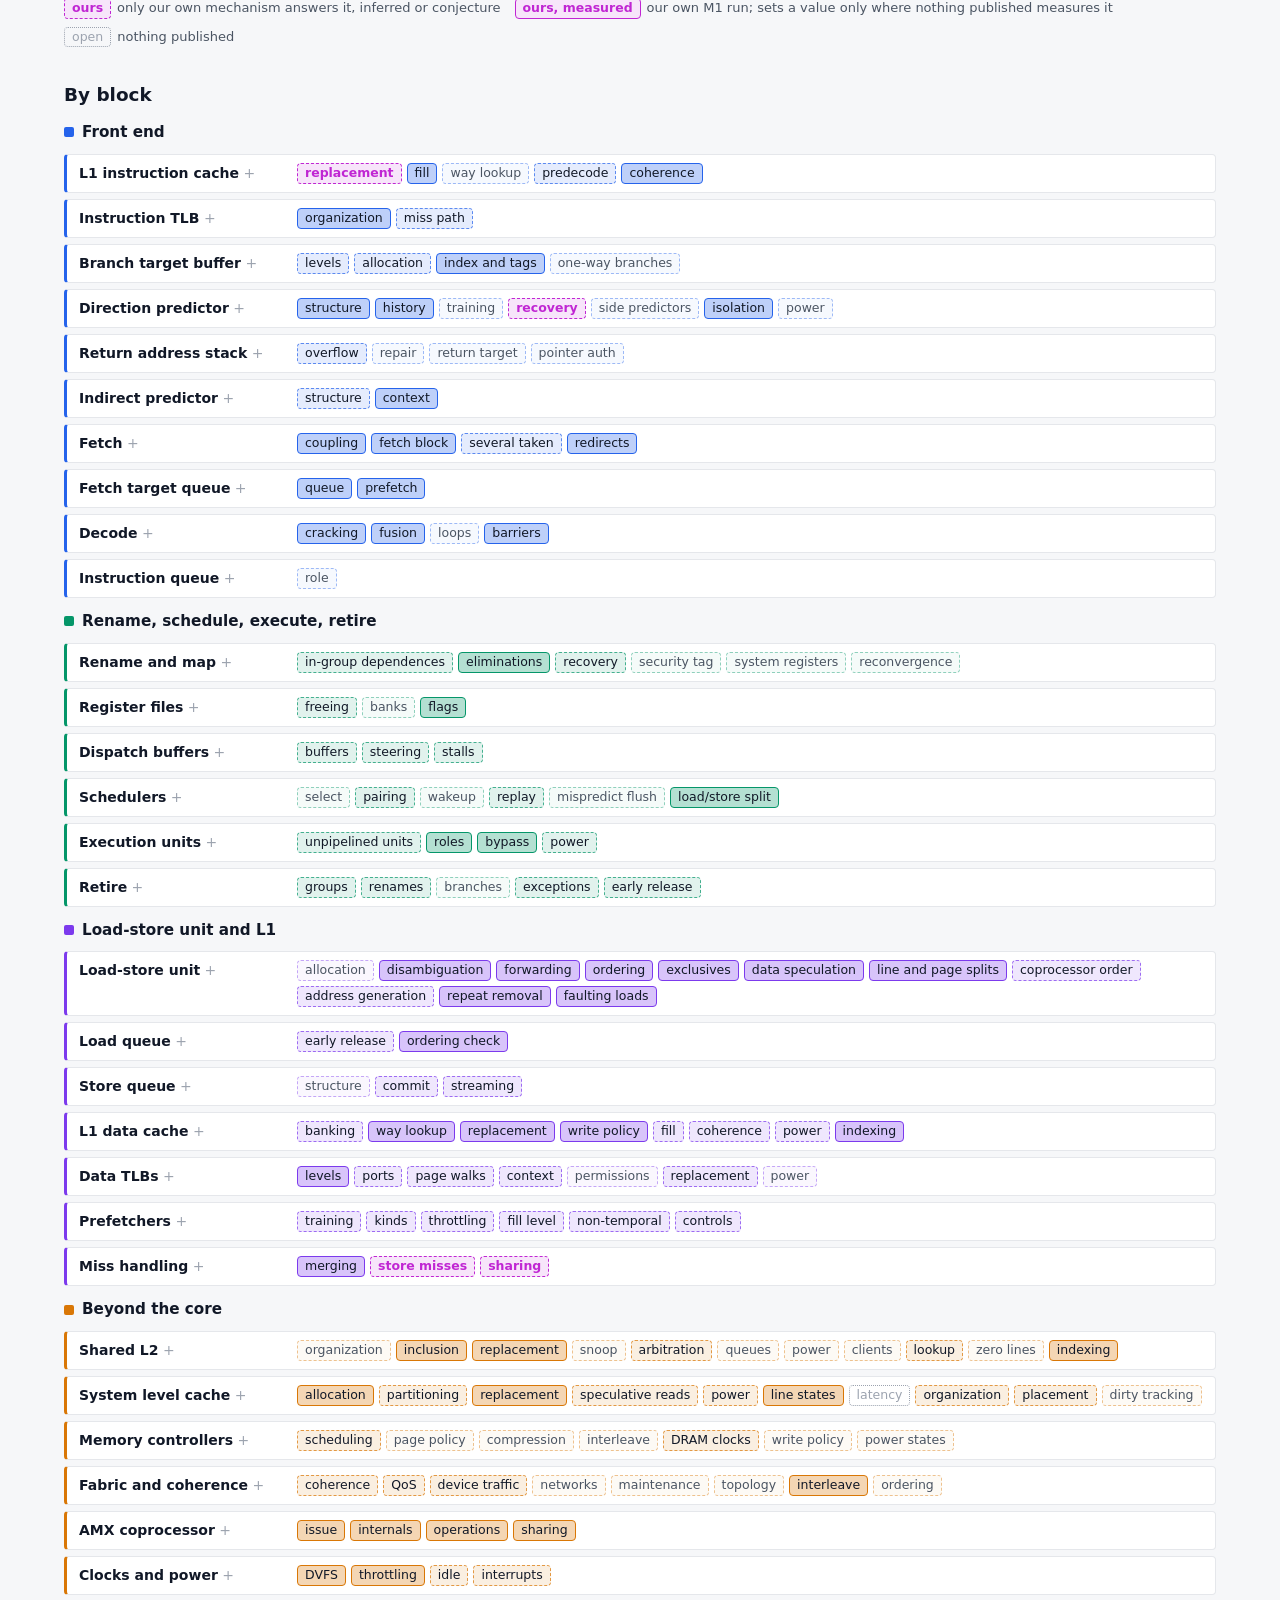
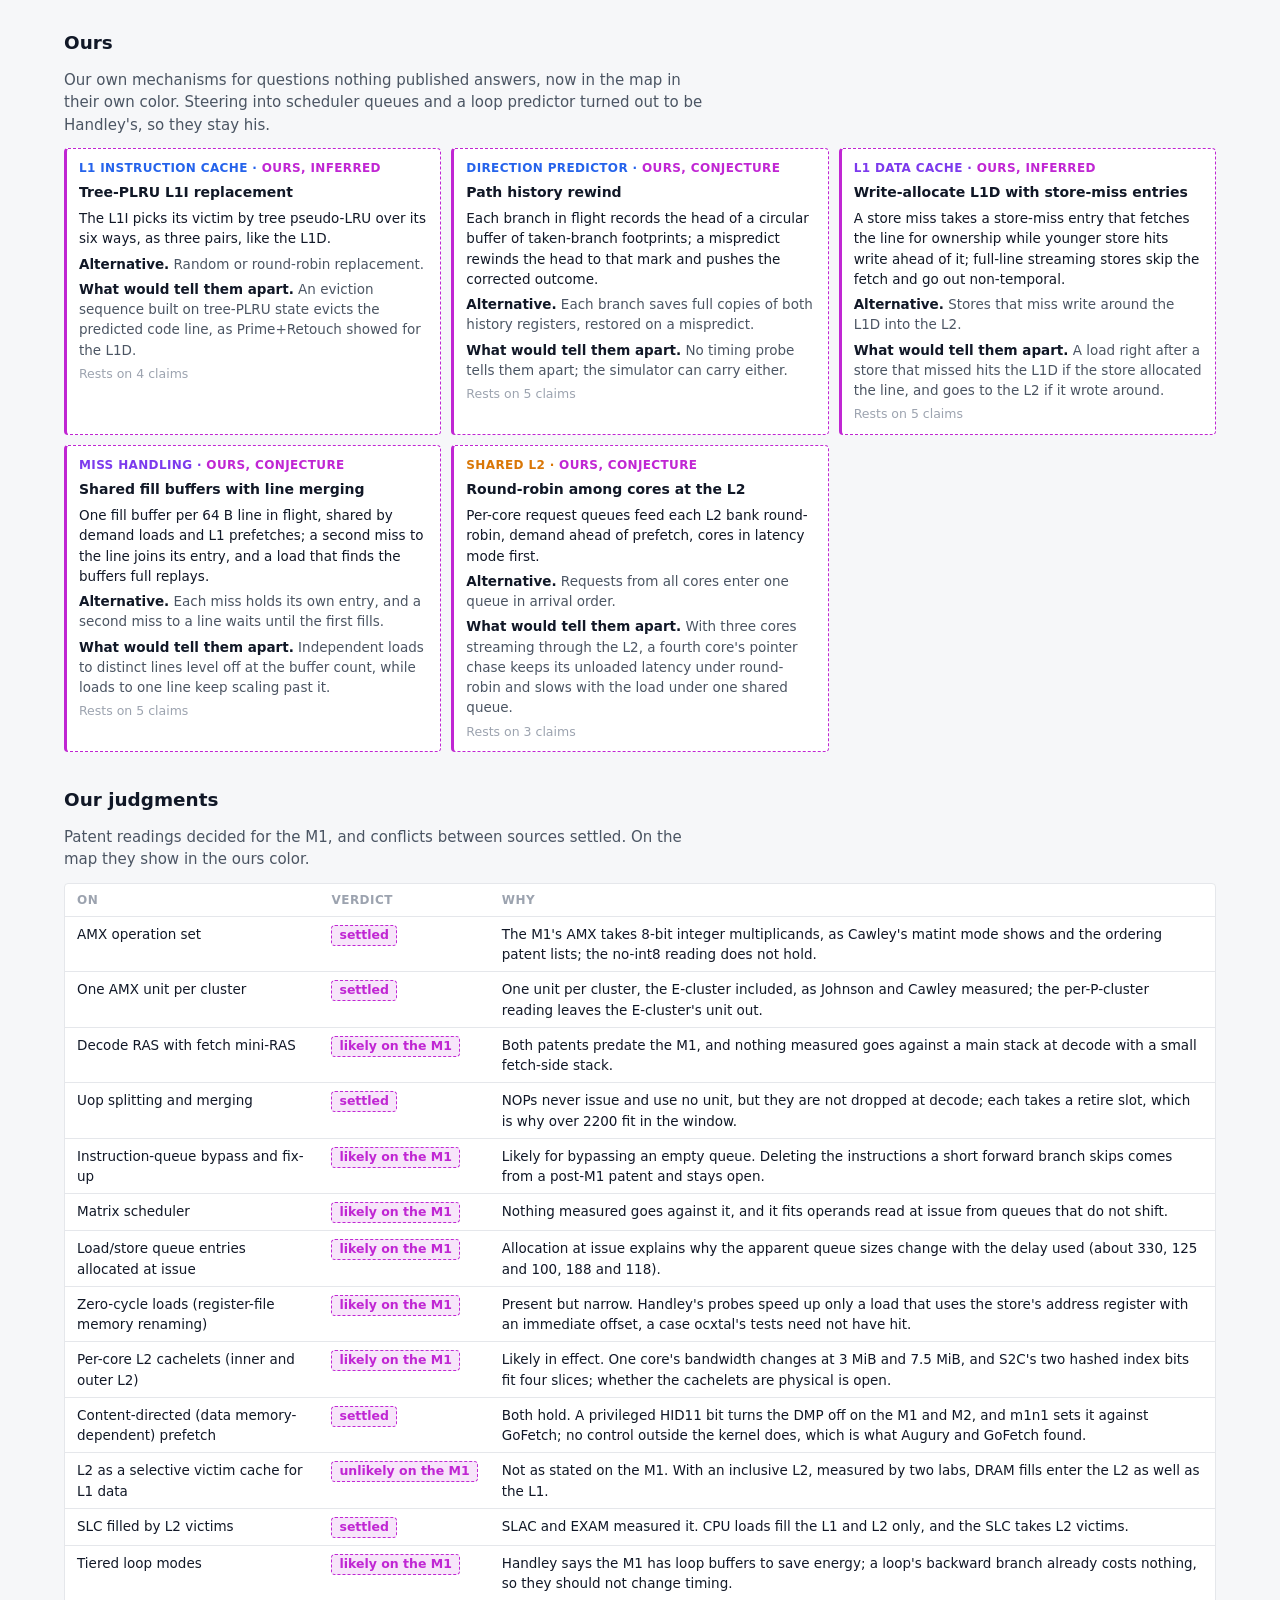
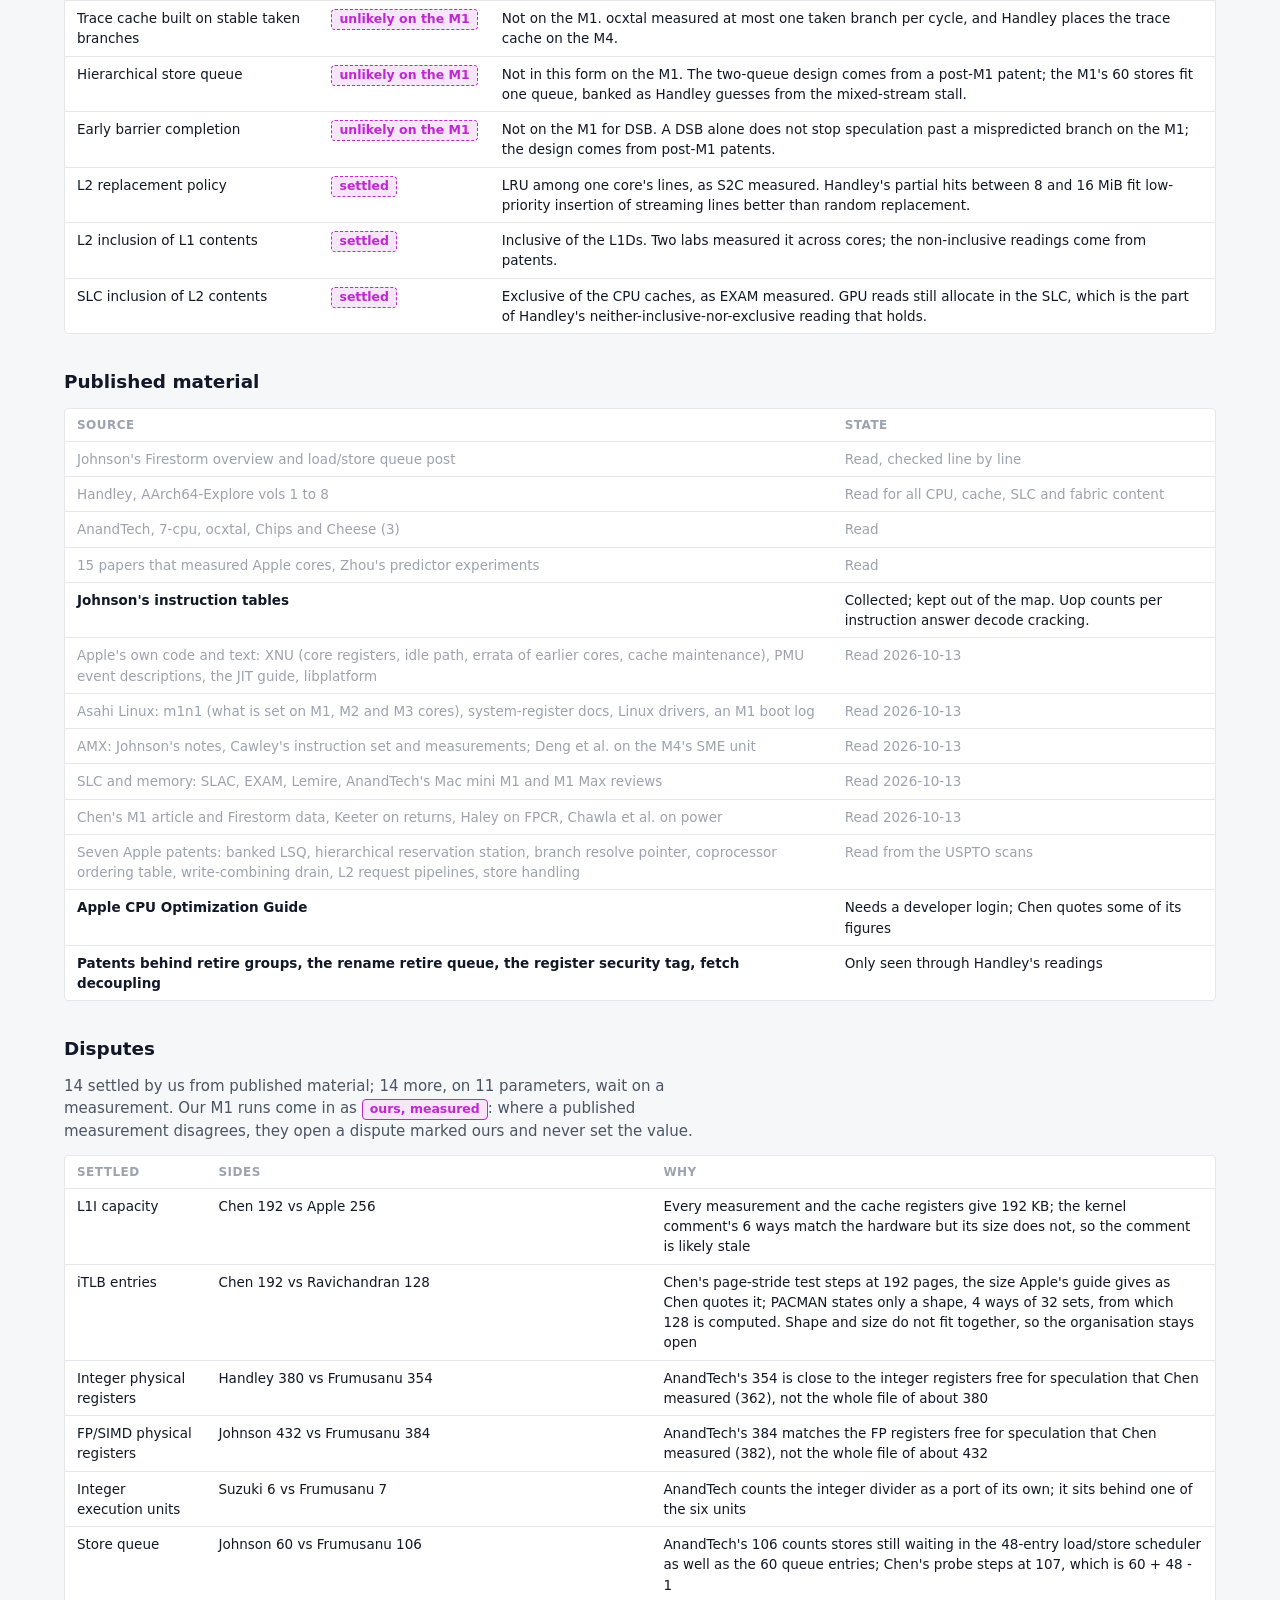
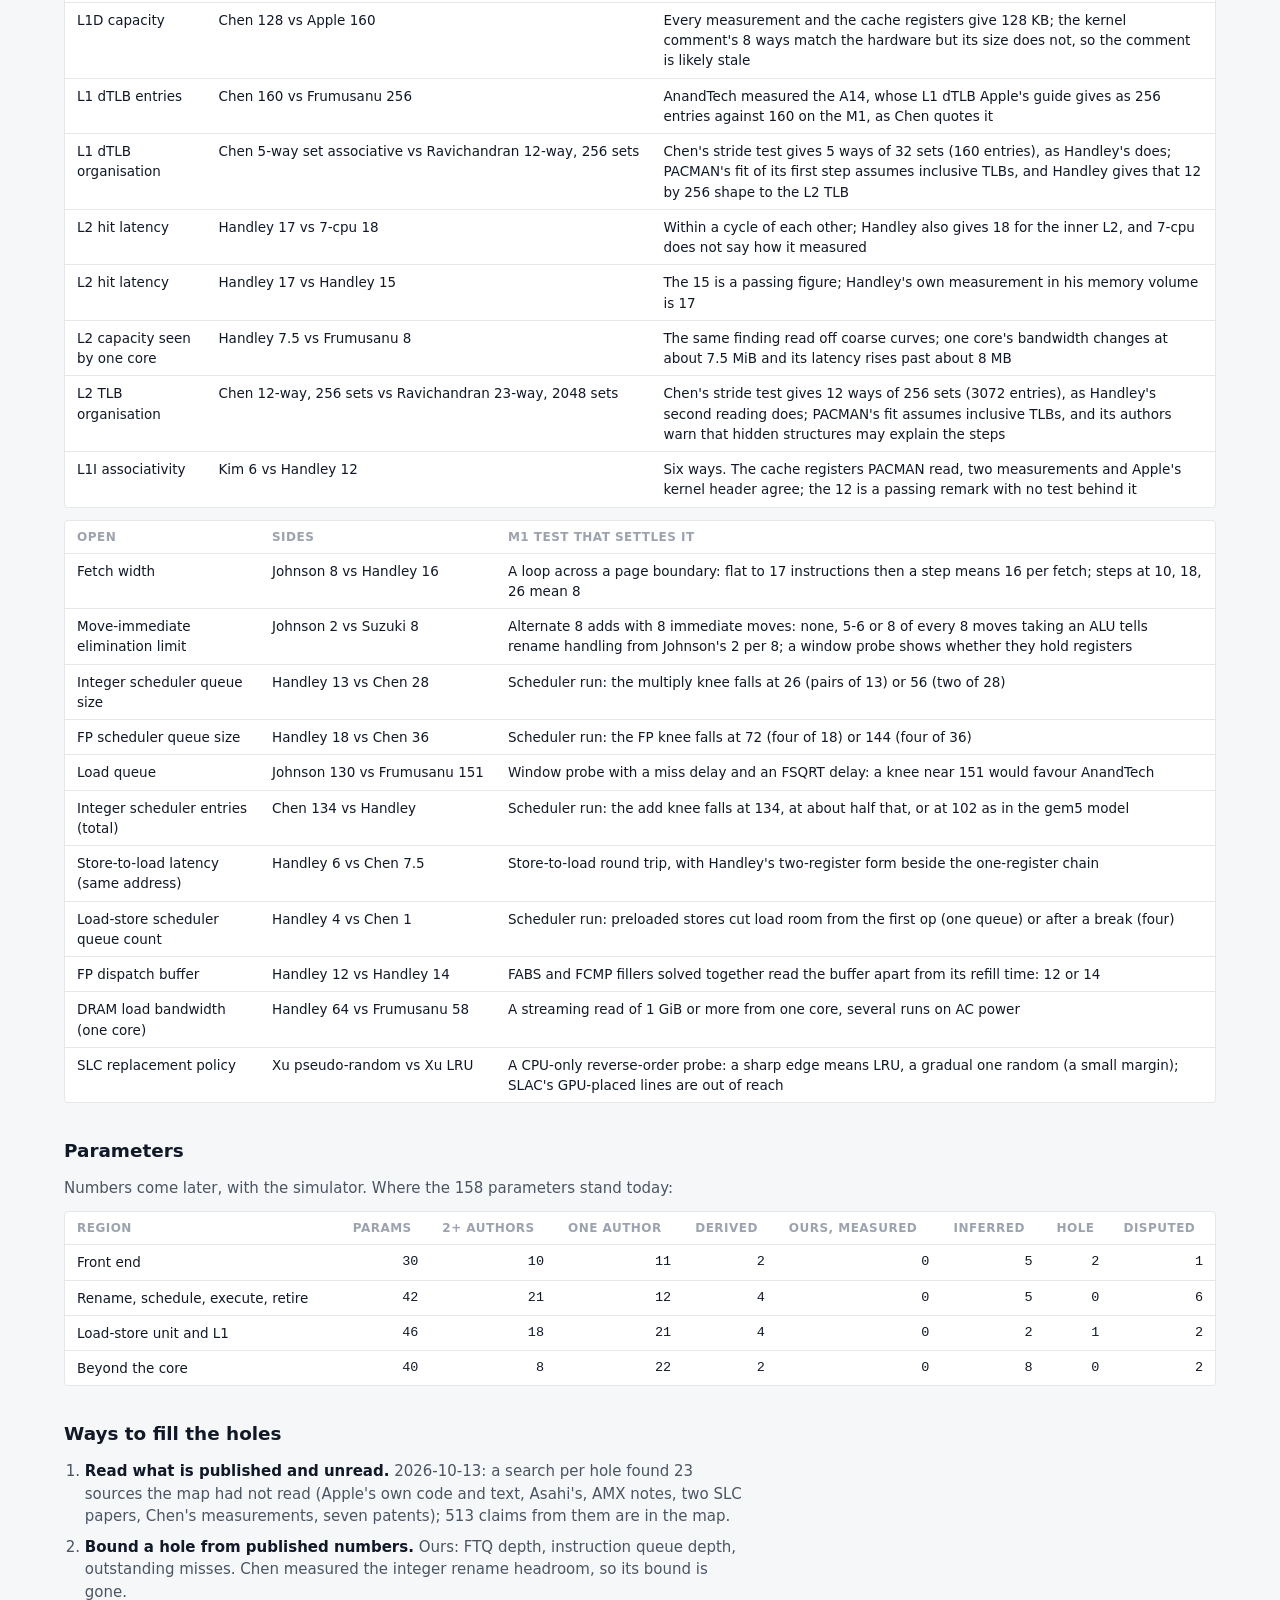
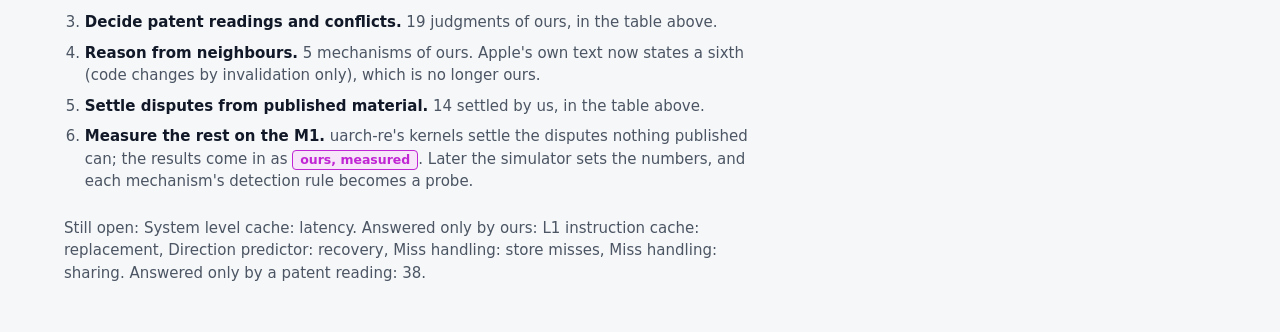
==== commit dbb5df38: "Coverage page: the atlas" ====
--- a/public/uarch-map/coverage-7a2030/index.html
+++ b/public/uarch-map/coverage-7a2030/index.html
@@ -165,10 +165,10 @@
     <section>
     <h2>Tasks</h2>
     <p>The map and the M1 reverse engineering. A hatched bar is stalled, drawn from the day it could have started.</p>
-    <div class="tbl card w-wrap"><svg class="w-chart" viewBox="0 -14 1216 1018" width="1216" height="1018" role="img" aria-label="Tasks over time"><defs><pattern id="w-hatch" width="6" height="6" patternUnits="userSpaceOnUse" patternTransform="rotate(45)"><rect class="w-hatch-bg" width="6" height="6"/><line class="w-hatch-ln" x1="0" y1="0" x2="0" y2="6"/></pattern></defs><line class="w-grid" x1="416" y1="24" x2="416" y2="1004"/><text class="w-tick" x="419" y="18">Oct 5</text><line class="w-grid" x1="584" y1="24" x2="584" y2="1004"/><text class="w-tick" x="587" y="18">Oct 12</text><line class="w-grid" x1="752" y1="24" x2="752" y2="1004"/><text class="w-tick" x="755" y="18">Oct 19</text><line class="w-grid" x1="920" y1="24" x2="920" y2="1004"/><text class="w-tick" x="923" y="18">Oct 26</text><line class="w-grid" x1="1088" y1="24" x2="1088" y2="1004"/><text class="w-tick" x="1091" y="18">Nov 2</text><line class="w-asof" x1="1136" y1="8" x2="1136" y2="1004"/><text class="w-tick w-asof-t" x="1140" y="6">Nov 3</text><text class="w-track" x="0" y="48">Map</text><text class="w-label" x="12" y="73">Knowledge base: claims, merge, checks</text><rect class="w-done" x="417" y="63" width="46" height="12" rx="2"/><text class="w-label" x="12" y="95">Map page: stages, structures, filters</text><rect class="w-done" x="441" y="85" width="46" height="12" rx="2"/><text class="w-label" x="12" y="117">Public repo and website page</text><rect class="w-done" x="465" y="107" width="46" height="12" rx="2"/><text class="w-label" x="12" y="139">Reading 1: Johnson, Handley, AnandTech, articles</text><rect class="w-done" x="465" y="129" width="22" height="12" rx="2"/><text class="w-label" x="12" y="161">Reading 2: Handley vols 3 and 8</text><rect class="w-done" x="513" y="151" width="46" height="12" rx="2"/><text class="w-label" x="12" y="183">Reading 3: papers that measured Apple cores</text><rect class="w-done" x="561" y="173" width="22" height="12" rx="2"/><text class="w-label" x="12" y="205">Reading 4: 23 sources found per hole</text><rect class="w-done" x="609" y="195" width="22" height="12" rx="2"/><text class="w-label" x="12" y="227">Mechanisms and questions per block</text><rect class="w-done" x="609" y="217" width="22" height="12" rx="2"/><text class="w-label" x="12" y="249">Our mechanisms and judgments</text><rect class="w-done" x="609" y="239" width="22" height="12" rx="2"/><text class="w-label" x="12" y="271">14 disputes settled from published work</text><rect class="w-done" x="753" y="261" width="22" height="12" rx="2"/><text class="w-label" x="12" y="293">Ours, measured: a level for M1 results</text><rect class="w-done" x="753" y="283" width="22" height="12" rx="2"/><text class="w-label" x="12" y="315">Coverage page</text><rect class="w-done" x="609" y="305" width="262" height="12" rx="2"/><text class="w-label" x="12" y="337">Readability: wrapped values, routed links</text><rect class="w-done" x="849" y="327" width="22" height="12" rx="2"/><text class="w-label" x="12" y="359">First ten figures</text><rect class="w-done" x="849" y="349" width="22" height="12" rx="2"/><text class="w-label" x="12" y="381">Read M1 results in as ours, measured</text><path class="w-todo w-mark-todo" d="M1148.0 372.0 L1153.0 377.0 L1148.0 382.0 L1143.0 377.0 Z"/><text class="w-label" x="12" y="403">Fill IQ depth and outstanding misses</text><path class="w-todo w-mark-todo" d="M1148.0 394.0 L1153.0 399.0 L1148.0 404.0 L1143.0 399.0 Z"/><text class="w-label" x="12" y="425">FTQ depth</text><path class="w-todo w-mark-todo" d="M1148.0 416.0 L1153.0 421.0 L1148.0 426.0 L1143.0 421.0 Z"/><text class="w-label" x="12" y="447">L1I replacement, store misses, fill buffers</text><path class="w-todo w-mark-todo" d="M1148.0 438.0 L1153.0 443.0 L1148.0 448.0 L1143.0 443.0 Z"/><text class="w-label" x="12" y="469">SLC latency by location</text><path class="w-todo w-mark-todo" d="M1148.0 460.0 L1153.0 465.0 L1148.0 470.0 L1143.0 465.0 Z"/><text class="w-label" x="12" y="491">Apple CPU Optimization Guide</text><rect class="w-stalled" x="609" y="481" width="526" height="12" rx="2"/><text class="w-label" x="12" y="513">Patents seen only through Handley</text><path class="w-todo w-mark-todo" d="M1148.0 504.0 L1153.0 509.0 L1148.0 514.0 L1143.0 509.0 Z"/><text class="w-label" x="12" y="535">Figures for the other blocks</text><path class="w-todo w-mark-todo" d="M1148.0 526.0 L1153.0 531.0 L1148.0 536.0 L1143.0 531.0 Z"/><text class="w-label" x="12" y="557">Bibliography and dispute pages</text><path class="w-todo w-mark-todo" d="M1148.0 548.0 L1153.0 553.0 L1148.0 558.0 L1143.0 553.0 Z"/><text class="w-track" x="0" y="588">Reverse engineering</text><text class="w-label" x="12" y="613">Kernel suite and analysis core</text><rect class="w-done" x="321" y="603" width="46" height="12" rx="2"/><text class="w-label" x="12" y="635">gem5 checks of every kernel family</text><rect class="w-done" x="321" y="625" width="46" height="12" rx="2"/><text class="w-label" x="12" y="657">BOOM RTL bring-up and ROB check</text><rect class="w-done" x="321" y="647" width="22" height="12" rx="2"/><text class="w-label" x="12" y="679">x86 silicon checks</text><rect class="w-done" x="345" y="669" width="22" height="12" rx="2"/><text class="w-label" x="12" y="701">Round trip: measure, export to gem5, measure</text><rect class="w-done" x="345" y="691" width="22" height="12" rx="2"/><text class="w-label" x="12" y="723">Public cleanup and export</text><rect class="w-done" x="417" y="713" width="70" height="12" rx="2"/><text class="w-label" x="12" y="745">AArch64 kernels</text><rect class="w-done" x="489" y="735" width="22" height="12" rx="2"/><text class="w-label" x="12" y="767">Anomaly thresholds frozen</text><rect class="w-done" x="489" y="757" width="22" height="12" rx="2"/><text class="w-label" x="12" y="789">M1 native runners</text><rect class="w-done" x="561" y="779" width="22" height="12" rx="2"/><text class="w-label" x="12" y="811">M1 dispute kernels</text><rect class="w-done" x="753" y="801" width="22" height="12" rx="2"/><text class="w-label" x="12" y="833">Kernel fixes before the Mac run</text><rect class="w-progress" x="1089" y="823" width="46" height="12" rx="2"/><text class="w-label" x="12" y="855">Three kernels for the map&#x27;s open questions</text><rect class="w-done" x="1113" y="845" width="22" height="12" rx="2"/><text class="w-label" x="12" y="877">M1 Mac run</text><rect class="w-stalled" x="753" y="867" width="382" height="12" rx="2"/><text class="w-label" x="12" y="899">Results handed to the map</text><path class="w-todo w-mark-todo" d="M1148.0 890.0 L1153.0 895.0 L1148.0 900.0 L1143.0 895.0 Z"/><text class="w-label" x="12" y="921">Published disagreements settled on the M1</text><path class="w-todo w-mark-todo" d="M1148.0 912.0 L1153.0 917.0 L1148.0 922.0 L1143.0 917.0 Z"/><text class="w-label" x="12" y="943">Icestorm, the efficiency core</text><path class="w-todo w-mark-todo" d="M1148.0 934.0 L1153.0 939.0 L1148.0 944.0 L1143.0 939.0 Z"/><text class="w-label" x="12" y="965">Later Apple generations</text><path class="w-todo w-mark-todo" d="M1148.0 956.0 L1153.0 961.0 L1148.0 966.0 L1143.0 961.0 Z"/><text class="w-label" x="12" y="987">llvm-mca export check</text><path class="w-todo w-mark-todo" d="M1148.0 978.0 L1153.0 983.0 L1148.0 988.0 L1143.0 983.0 Z"/></svg></div>
+    <div class="tbl card w-wrap"><svg class="w-chart" viewBox="0 -14 1216 1018" width="1216" height="1018" role="img" aria-label="Tasks over time"><defs><pattern id="w-hatch" width="6" height="6" patternUnits="userSpaceOnUse" patternTransform="rotate(45)"><rect class="w-hatch-bg" width="6" height="6"/><line class="w-hatch-ln" x1="0" y1="0" x2="0" y2="6"/></pattern></defs><line class="w-grid" x1="416" y1="24" x2="416" y2="1004"/><text class="w-tick" x="419" y="18">Oct 5</text><line class="w-grid" x1="584" y1="24" x2="584" y2="1004"/><text class="w-tick" x="587" y="18">Oct 12</text><line class="w-grid" x1="752" y1="24" x2="752" y2="1004"/><text class="w-tick" x="755" y="18">Oct 19</text><line class="w-grid" x1="920" y1="24" x2="920" y2="1004"/><text class="w-tick" x="923" y="18">Oct 26</text><line class="w-grid" x1="1088" y1="24" x2="1088" y2="1004"/><text class="w-tick" x="1091" y="18">Nov 2</text><line class="w-asof" x1="1136" y1="8" x2="1136" y2="1004"/><text class="w-tick w-asof-t" x="1140" y="6">Nov 3</text><text class="w-track" x="0" y="48">Map</text><text class="w-label" x="12" y="73">Knowledge base: claims, merge, checks</text><rect class="w-done" x="417" y="63" width="46" height="12" rx="2"/><text class="w-label" x="12" y="95">Map page: stages, structures, filters</text><rect class="w-done" x="441" y="85" width="46" height="12" rx="2"/><text class="w-label" x="12" y="117">Public repo and website page</text><rect class="w-done" x="465" y="107" width="46" height="12" rx="2"/><text class="w-label" x="12" y="139">Reading 1: Johnson, Handley, AnandTech, articles</text><rect class="w-done" x="465" y="129" width="22" height="12" rx="2"/><text class="w-label" x="12" y="161">Reading 2: Handley vols 3 and 8</text><rect class="w-done" x="513" y="151" width="46" height="12" rx="2"/><text class="w-label" x="12" y="183">Reading 3: papers that measured Apple cores</text><rect class="w-done" x="561" y="173" width="22" height="12" rx="2"/><text class="w-label" x="12" y="205">Reading 4: 23 sources found per hole</text><rect class="w-done" x="609" y="195" width="22" height="12" rx="2"/><text class="w-label" x="12" y="227">Mechanisms and questions per block</text><rect class="w-done" x="609" y="217" width="22" height="12" rx="2"/><text class="w-label" x="12" y="249">Our mechanisms and judgments</text><rect class="w-done" x="609" y="239" width="22" height="12" rx="2"/><text class="w-label" x="12" y="271">14 disputes settled from published work</text><rect class="w-done" x="753" y="261" width="22" height="12" rx="2"/><text class="w-label" x="12" y="293">Ours, measured: a level for M1 results</text><rect class="w-done" x="753" y="283" width="22" height="12" rx="2"/><text class="w-label" x="12" y="315">Coverage page</text><rect class="w-done" x="609" y="305" width="262" height="12" rx="2"/><text class="w-label" x="12" y="337">Readability: wrapped values, routed links</text><rect class="w-done" x="849" y="327" width="22" height="12" rx="2"/><text class="w-label" x="12" y="359">First ten figures</text><rect class="w-done" x="849" y="349" width="22" height="12" rx="2"/><text class="w-label" x="12" y="381">Read M1 results in as ours, measured</text><path class="w-todo w-mark-todo" d="M1148.0 372.0 L1153.0 377.0 L1148.0 382.0 L1143.0 377.0 Z"/><text class="w-label" x="12" y="403">Fill IQ depth and outstanding misses</text><path class="w-todo w-mark-todo" d="M1148.0 394.0 L1153.0 399.0 L1148.0 404.0 L1143.0 399.0 Z"/><text class="w-label" x="12" y="425">FTQ depth</text><path class="w-todo w-mark-todo" d="M1148.0 416.0 L1153.0 421.0 L1148.0 426.0 L1143.0 421.0 Z"/><text class="w-label" x="12" y="447">L1I replacement, store misses, fill buffers</text><path class="w-todo w-mark-todo" d="M1148.0 438.0 L1153.0 443.0 L1148.0 448.0 L1143.0 443.0 Z"/><text class="w-label" x="12" y="469">SLC latency by location</text><path class="w-todo w-mark-todo" d="M1148.0 460.0 L1153.0 465.0 L1148.0 470.0 L1143.0 465.0 Z"/><text class="w-label" x="12" y="491">Apple CPU Optimization Guide</text><rect class="w-stalled" x="609" y="481" width="526" height="12" rx="2"/><text class="w-label" x="12" y="513">Patents seen only through Handley</text><path class="w-todo w-mark-todo" d="M1148.0 504.0 L1153.0 509.0 L1148.0 514.0 L1143.0 509.0 Z"/><text class="w-label" x="12" y="535">Atlas: ten maps, 40 figures, 40 block sheets</text><rect class="w-done" x="1113" y="525" width="22" height="12" rx="2"/><text class="w-label" x="12" y="557">Bibliography and dispute pages</text><path class="w-todo w-mark-todo" d="M1148.0 548.0 L1153.0 553.0 L1148.0 558.0 L1143.0 553.0 Z"/><text class="w-track" x="0" y="588">Reverse engineering</text><text class="w-label" x="12" y="613">Kernel suite and analysis core</text><rect class="w-done" x="321" y="603" width="46" height="12" rx="2"/><text class="w-label" x="12" y="635">gem5 checks of every kernel family</text><rect class="w-done" x="321" y="625" width="46" height="12" rx="2"/><text class="w-label" x="12" y="657">BOOM RTL bring-up and ROB check</text><rect class="w-done" x="321" y="647" width="22" height="12" rx="2"/><text class="w-label" x="12" y="679">x86 silicon checks</text><rect class="w-done" x="345" y="669" width="22" height="12" rx="2"/><text class="w-label" x="12" y="701">Round trip: measure, export to gem5, measure</text><rect class="w-done" x="345" y="691" width="22" height="12" rx="2"/><text class="w-label" x="12" y="723">Public cleanup and export</text><rect class="w-done" x="417" y="713" width="70" height="12" rx="2"/><text class="w-label" x="12" y="745">AArch64 kernels</text><rect class="w-done" x="489" y="735" width="22" height="12" rx="2"/><text class="w-label" x="12" y="767">Anomaly thresholds frozen</text><rect class="w-done" x="489" y="757" width="22" height="12" rx="2"/><text class="w-label" x="12" y="789">M1 native runners</text><rect class="w-done" x="561" y="779" width="22" height="12" rx="2"/><text class="w-label" x="12" y="811">M1 dispute kernels</text><rect class="w-done" x="753" y="801" width="22" height="12" rx="2"/><text class="w-label" x="12" y="833">Kernel fixes before the Mac run</text><rect class="w-progress" x="1089" y="823" width="46" height="12" rx="2"/><text class="w-label" x="12" y="855">Three kernels for the map&#x27;s open questions</text><rect class="w-done" x="1113" y="845" width="22" height="12" rx="2"/><text class="w-label" x="12" y="877">M1 Mac run</text><rect class="w-stalled" x="753" y="867" width="382" height="12" rx="2"/><text class="w-label" x="12" y="899">Results handed to the map</text><path class="w-todo w-mark-todo" d="M1148.0 890.0 L1153.0 895.0 L1148.0 900.0 L1143.0 895.0 Z"/><text class="w-label" x="12" y="921">Published disagreements settled on the M1</text><path class="w-todo w-mark-todo" d="M1148.0 912.0 L1153.0 917.0 L1148.0 922.0 L1143.0 917.0 Z"/><text class="w-label" x="12" y="943">Icestorm, the efficiency core</text><path class="w-todo w-mark-todo" d="M1148.0 934.0 L1153.0 939.0 L1148.0 944.0 L1143.0 939.0 Z"/><text class="w-label" x="12" y="965">Later Apple generations</text><path class="w-todo w-mark-todo" d="M1148.0 956.0 L1153.0 961.0 L1148.0 966.0 L1143.0 961.0 Z"/><text class="w-label" x="12" y="987">llvm-mca export check</text><path class="w-todo w-mark-todo" d="M1148.0 978.0 L1153.0 983.0 L1148.0 988.0 L1143.0 983.0 Z"/></svg></div>
     <div class="tbl card"><table>
       <thead><tr><th>Task</th><th>Status</th><th>Dates</th><th>Waits on</th></tr></thead>
-      <tbody><tr class="w-grp"><td colspan="4">Map</td></tr><tr><td>Knowledge base: claims, merge, checks</td><td><span class="st w-st-done">done</span></td><td class="w-when">Oct 5 – Oct 6</td><td></td></tr><tr><td>Map page: stages, structures, filters</td><td><span class="st w-st-done">done</span></td><td class="w-when">Oct 6 – Oct 7</td><td></td></tr><tr><td>Public repo and website page</td><td><span class="st w-st-done">done</span></td><td class="w-when">Oct 7 – Oct 8</td><td></td></tr><tr><td>Reading 1: Johnson, Handley, AnandTech, articles</td><td><span class="st w-st-done">done</span></td><td class="w-when">Oct 7</td><td></td></tr><tr><td>Reading 2: Handley vols 3 and 8</td><td><span class="st w-st-done">done</span></td><td class="w-when">Oct 9 – Oct 10</td><td></td></tr><tr><td>Reading 3: papers that measured Apple cores</td><td><span class="st w-st-done">done</span></td><td class="w-when">Oct 11</td><td></td></tr><tr><td>Reading 4: 23 sources found per hole</td><td><span class="st w-st-done">done</span></td><td class="w-when">Oct 13</td><td></td></tr><tr><td>Mechanisms and questions per block</td><td><span class="st w-st-done">done</span></td><td class="w-when">Oct 13</td><td></td></tr><tr><td>Our mechanisms and judgments</td><td><span class="st w-st-done">done</span></td><td class="w-when">Oct 13</td><td></td></tr><tr><td>14 disputes settled from published work</td><td><span class="st w-st-done">done</span></td><td class="w-when">Oct 19</td><td></td></tr><tr><td>Ours, measured: a level for M1 results</td><td><span class="st w-st-done">done</span></td><td class="w-when">Oct 19</td><td></td></tr><tr><td>Coverage page</td><td><span class="st w-st-done">done</span></td><td class="w-when">Oct 13 – Oct 23</td><td></td></tr><tr><td>Readability: wrapped values, routed links</td><td><span class="st w-st-done">done</span></td><td class="w-when">Oct 23</td><td></td></tr><tr><td>First ten figures</td><td><span class="st w-st-done">done</span></td><td class="w-when">Oct 23</td><td></td></tr><tr><td>Read M1 results in as ours, measured</td><td><span class="st w-st-todo">not started</span></td><td class="w-when"></td><td>the M1 run</td></tr><tr><td>Fill IQ depth and outstanding misses</td><td><span class="st w-st-todo">not started</span></td><td class="w-when"></td><td>the M1 run</td></tr><tr><td>FTQ depth</td><td><span class="st w-st-todo">not started</span></td><td class="w-when"></td><td>a kernel; the run gives only a lower bound</td></tr><tr><td>L1I replacement, store misses, fill buffers</td><td><span class="st w-st-todo">not started</span></td><td class="w-when"></td><td>the M1 run</td></tr><tr><td>SLC latency by location</td><td><span class="st w-st-todo">not started</span></td><td class="w-when"></td><td>a slice map built from timing</td></tr><tr><td>Apple CPU Optimization Guide</td><td><span class="st w-st-stalled">stalled</span></td><td class="w-when">since Oct 13</td><td>a developer login</td></tr><tr><td>Patents seen only through Handley</td><td><span class="st w-st-todo">not started</span></td><td class="w-when"></td><td>the patent numbers</td></tr><tr><td>Figures for the other blocks</td><td><span class="st w-st-todo">not started</span></td><td class="w-when"></td><td></td></tr><tr><td>Bibliography and dispute pages</td><td><span class="st w-st-todo">not started</span></td><td class="w-when"></td><td></td></tr><tr class="w-grp"><td colspan="4">Reverse engineering</td></tr><tr><td>Kernel suite and analysis core</td><td><span class="st w-st-done">done</span></td><td class="w-when">Oct 1 – Oct 2</td><td></td></tr><tr><td>gem5 checks of every kernel family</td><td><span class="st w-st-done">done</span></td><td class="w-when">Oct 1 – Oct 2</td><td></td></tr><tr><td>BOOM RTL bring-up and ROB check</td><td><span class="st w-st-done">done</span></td><td class="w-when">Oct 1</td><td></td></tr><tr><td>x86 silicon checks</td><td><span class="st w-st-done">done</span></td><td class="w-when">Oct 2</td><td></td></tr><tr><td>Round trip: measure, export to gem5, measure</td><td><span class="st w-st-done">done</span></td><td class="w-when">Oct 2</td><td></td></tr><tr><td>Public cleanup and export</td><td><span class="st w-st-done">done</span></td><td class="w-when">Oct 5 – Oct 7</td><td></td></tr><tr><td>AArch64 kernels</td><td><span class="st w-st-done">done</span></td><td class="w-when">Oct 8</td><td></td></tr><tr><td>Anomaly thresholds frozen</td><td><span class="st w-st-done">done</span></td><td class="w-when">Oct 8</td><td></td></tr><tr><td>M1 native runners</td><td><span class="st w-st-done">done</span></td><td class="w-when">Oct 11</td><td></td></tr><tr><td>M1 dispute kernels</td><td><span class="st w-st-done">done</span></td><td class="w-when">Oct 19</td><td></td></tr><tr><td>Kernel fixes before the Mac run</td><td><span class="st w-st-progress">in progress</span></td><td class="w-when">since Nov 2</td><td></td></tr><tr><td>Three kernels for the map&#x27;s open questions</td><td><span class="st w-st-done">done</span></td><td class="w-when">Nov 3</td><td></td></tr><tr><td>M1 Mac run</td><td><span class="st w-st-stalled">stalled</span></td><td class="w-when">since Oct 19</td><td>Isaac running it on the Mac</td></tr><tr><td>Results handed to the map</td><td><span class="st w-st-todo">not started</span></td><td class="w-when"></td><td>the M1 run</td></tr><tr><td>Published disagreements settled on the M1</td><td><span class="st w-st-todo">not started</span></td><td class="w-when"></td><td>the M1 run</td></tr><tr><td>Icestorm, the efficiency core</td><td><span class="st w-st-todo">not started</span></td><td class="w-when"></td><td>the M1 run</td></tr><tr><td>Later Apple generations</td><td><span class="st w-st-todo">not started</span></td><td class="w-when"></td><td>newer Apple hardware</td></tr><tr><td>llvm-mca export check</td><td><span class="st w-st-todo">not started</span></td><td class="w-when"></td><td></td></tr></tbody>
+      <tbody><tr class="w-grp"><td colspan="4">Map</td></tr><tr><td>Knowledge base: claims, merge, checks</td><td><span class="st w-st-done">done</span></td><td class="w-when">Oct 5 – Oct 6</td><td></td></tr><tr><td>Map page: stages, structures, filters</td><td><span class="st w-st-done">done</span></td><td class="w-when">Oct 6 – Oct 7</td><td></td></tr><tr><td>Public repo and website page</td><td><span class="st w-st-done">done</span></td><td class="w-when">Oct 7 – Oct 8</td><td></td></tr><tr><td>Reading 1: Johnson, Handley, AnandTech, articles</td><td><span class="st w-st-done">done</span></td><td class="w-when">Oct 7</td><td></td></tr><tr><td>Reading 2: Handley vols 3 and 8</td><td><span class="st w-st-done">done</span></td><td class="w-when">Oct 9 – Oct 10</td><td></td></tr><tr><td>Reading 3: papers that measured Apple cores</td><td><span class="st w-st-done">done</span></td><td class="w-when">Oct 11</td><td></td></tr><tr><td>Reading 4: 23 sources found per hole</td><td><span class="st w-st-done">done</span></td><td class="w-when">Oct 13</td><td></td></tr><tr><td>Mechanisms and questions per block</td><td><span class="st w-st-done">done</span></td><td class="w-when">Oct 13</td><td></td></tr><tr><td>Our mechanisms and judgments</td><td><span class="st w-st-done">done</span></td><td class="w-when">Oct 13</td><td></td></tr><tr><td>14 disputes settled from published work</td><td><span class="st w-st-done">done</span></td><td class="w-when">Oct 19</td><td></td></tr><tr><td>Ours, measured: a level for M1 results</td><td><span class="st w-st-done">done</span></td><td class="w-when">Oct 19</td><td></td></tr><tr><td>Coverage page</td><td><span class="st w-st-done">done</span></td><td class="w-when">Oct 13 – Oct 23</td><td></td></tr><tr><td>Readability: wrapped values, routed links</td><td><span class="st w-st-done">done</span></td><td class="w-when">Oct 23</td><td></td></tr><tr><td>First ten figures</td><td><span class="st w-st-done">done</span></td><td class="w-when">Oct 23</td><td></td></tr><tr><td>Read M1 results in as ours, measured</td><td><span class="st w-st-todo">not started</span></td><td class="w-when"></td><td>the M1 run</td></tr><tr><td>Fill IQ depth and outstanding misses</td><td><span class="st w-st-todo">not started</span></td><td class="w-when"></td><td>the M1 run</td></tr><tr><td>FTQ depth</td><td><span class="st w-st-todo">not started</span></td><td class="w-when"></td><td>a kernel; the run gives only a lower bound</td></tr><tr><td>L1I replacement, store misses, fill buffers</td><td><span class="st w-st-todo">not started</span></td><td class="w-when"></td><td>the M1 run</td></tr><tr><td>SLC latency by location</td><td><span class="st w-st-todo">not started</span></td><td class="w-when"></td><td>a slice map built from timing</td></tr><tr><td>Apple CPU Optimization Guide</td><td><span class="st w-st-stalled">stalled</span></td><td class="w-when">since Oct 13</td><td>a developer login</td></tr><tr><td>Patents seen only through Handley</td><td><span class="st w-st-todo">not started</span></td><td class="w-when"></td><td>the patent numbers</td></tr><tr><td>Atlas: ten maps, 40 figures, 40 block sheets</td><td><span class="st w-st-done">done</span></td><td class="w-when">Nov 3</td><td></td></tr><tr><td>Bibliography and dispute pages</td><td><span class="st w-st-todo">not started</span></td><td class="w-when"></td><td></td></tr><tr class="w-grp"><td colspan="4">Reverse engineering</td></tr><tr><td>Kernel suite and analysis core</td><td><span class="st w-st-done">done</span></td><td class="w-when">Oct 1 – Oct 2</td><td></td></tr><tr><td>gem5 checks of every kernel family</td><td><span class="st w-st-done">done</span></td><td class="w-when">Oct 1 – Oct 2</td><td></td></tr><tr><td>BOOM RTL bring-up and ROB check</td><td><span class="st w-st-done">done</span></td><td class="w-when">Oct 1</td><td></td></tr><tr><td>x86 silicon checks</td><td><span class="st w-st-done">done</span></td><td class="w-when">Oct 2</td><td></td></tr><tr><td>Round trip: measure, export to gem5, measure</td><td><span class="st w-st-done">done</span></td><td class="w-when">Oct 2</td><td></td></tr><tr><td>Public cleanup and export</td><td><span class="st w-st-done">done</span></td><td class="w-when">Oct 5 – Oct 7</td><td></td></tr><tr><td>AArch64 kernels</td><td><span class="st w-st-done">done</span></td><td class="w-when">Oct 8</td><td></td></tr><tr><td>Anomaly thresholds frozen</td><td><span class="st w-st-done">done</span></td><td class="w-when">Oct 8</td><td></td></tr><tr><td>M1 native runners</td><td><span class="st w-st-done">done</span></td><td class="w-when">Oct 11</td><td></td></tr><tr><td>M1 dispute kernels</td><td><span class="st w-st-done">done</span></td><td class="w-when">Oct 19</td><td></td></tr><tr><td>Kernel fixes before the Mac run</td><td><span class="st w-st-progress">in progress</span></td><td class="w-when">since Nov 2</td><td></td></tr><tr><td>Three kernels for the map&#x27;s open questions</td><td><span class="st w-st-done">done</span></td><td class="w-when">Nov 3</td><td></td></tr><tr><td>M1 Mac run</td><td><span class="st w-st-stalled">stalled</span></td><td class="w-when">since Oct 19</td><td>Isaac running it on the Mac</td></tr><tr><td>Results handed to the map</td><td><span class="st w-st-todo">not started</span></td><td class="w-when"></td><td>the M1 run</td></tr><tr><td>Published disagreements settled on the M1</td><td><span class="st w-st-todo">not started</span></td><td class="w-when"></td><td>the M1 run</td></tr><tr><td>Icestorm, the efficiency core</td><td><span class="st w-st-todo">not started</span></td><td class="w-when"></td><td>the M1 run</td></tr><tr><td>Later Apple generations</td><td><span class="st w-st-todo">not started</span></td><td class="w-when"></td><td>newer Apple hardware</td></tr><tr><td>llvm-mca export check</td><td><span class="st w-st-todo">not started</span></td><td class="w-when"></td><td></td></tr></tbody>
     </table></div>
   </section>
 
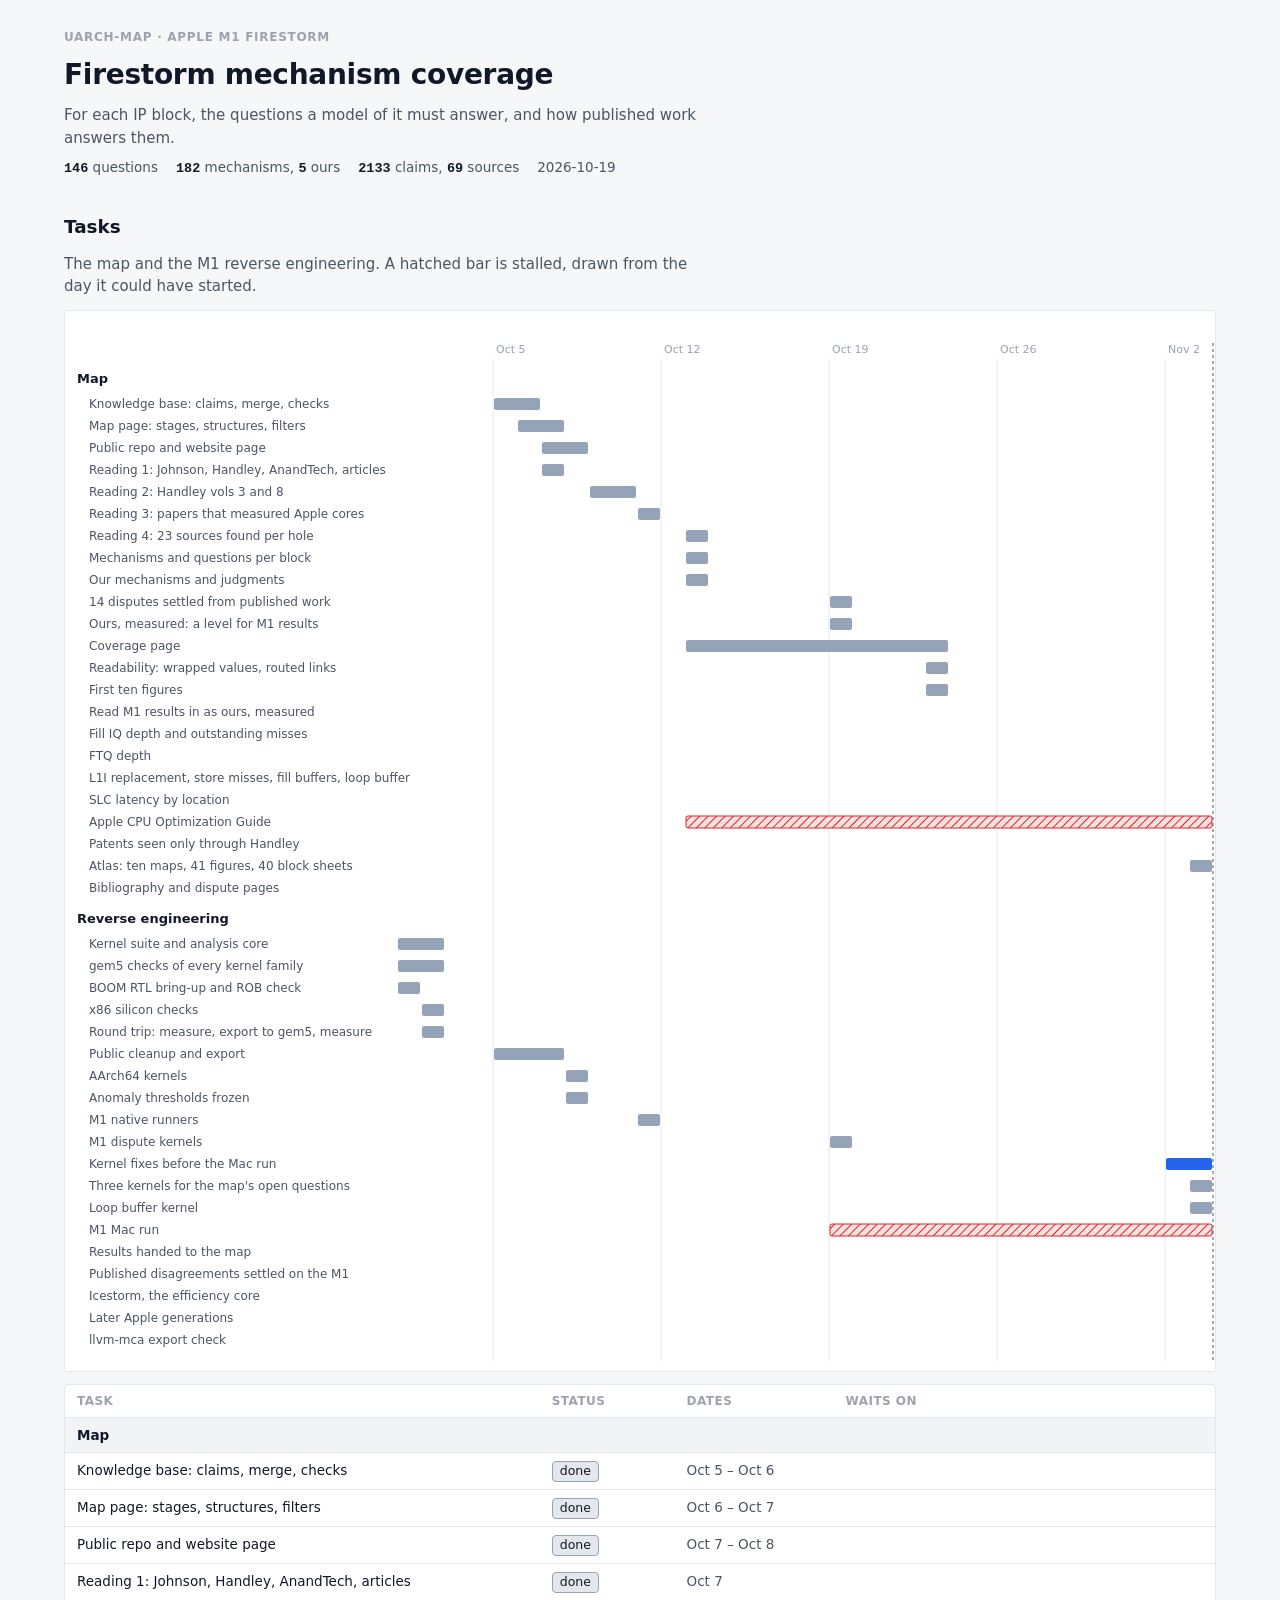
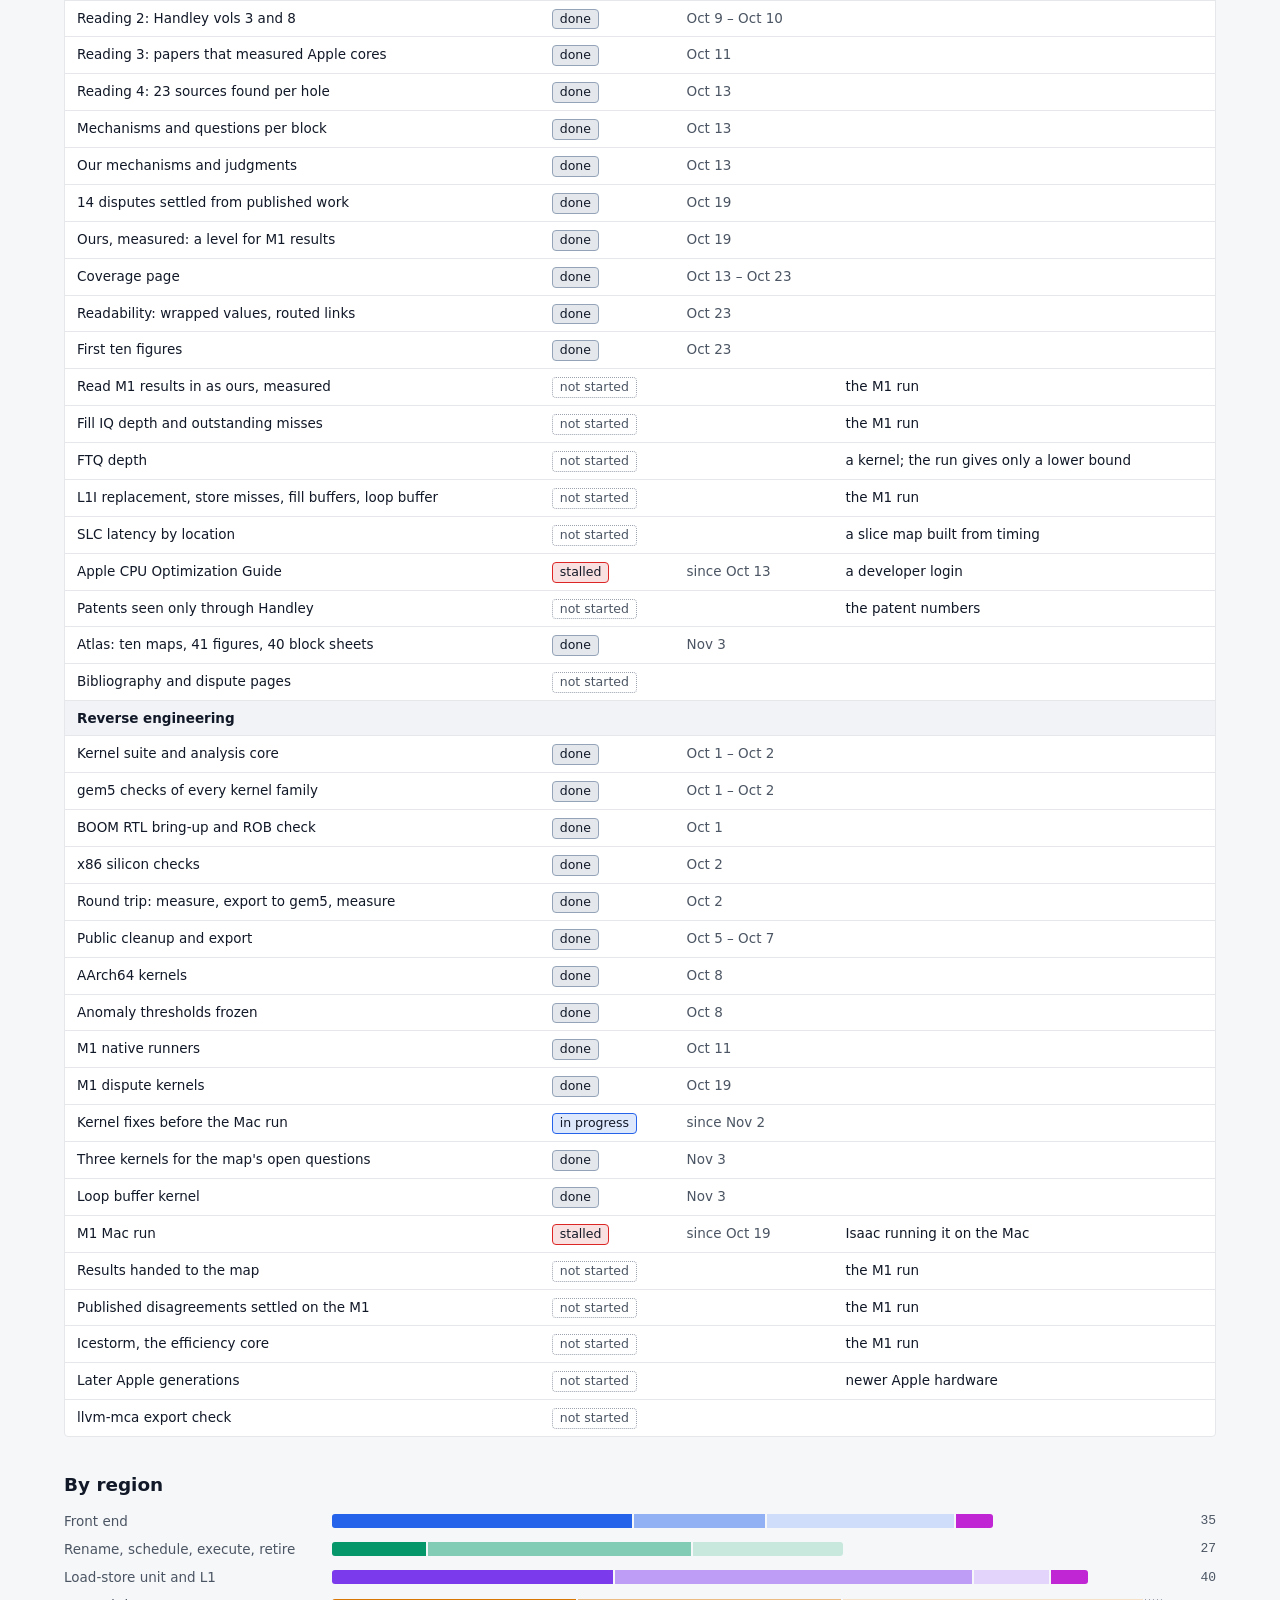
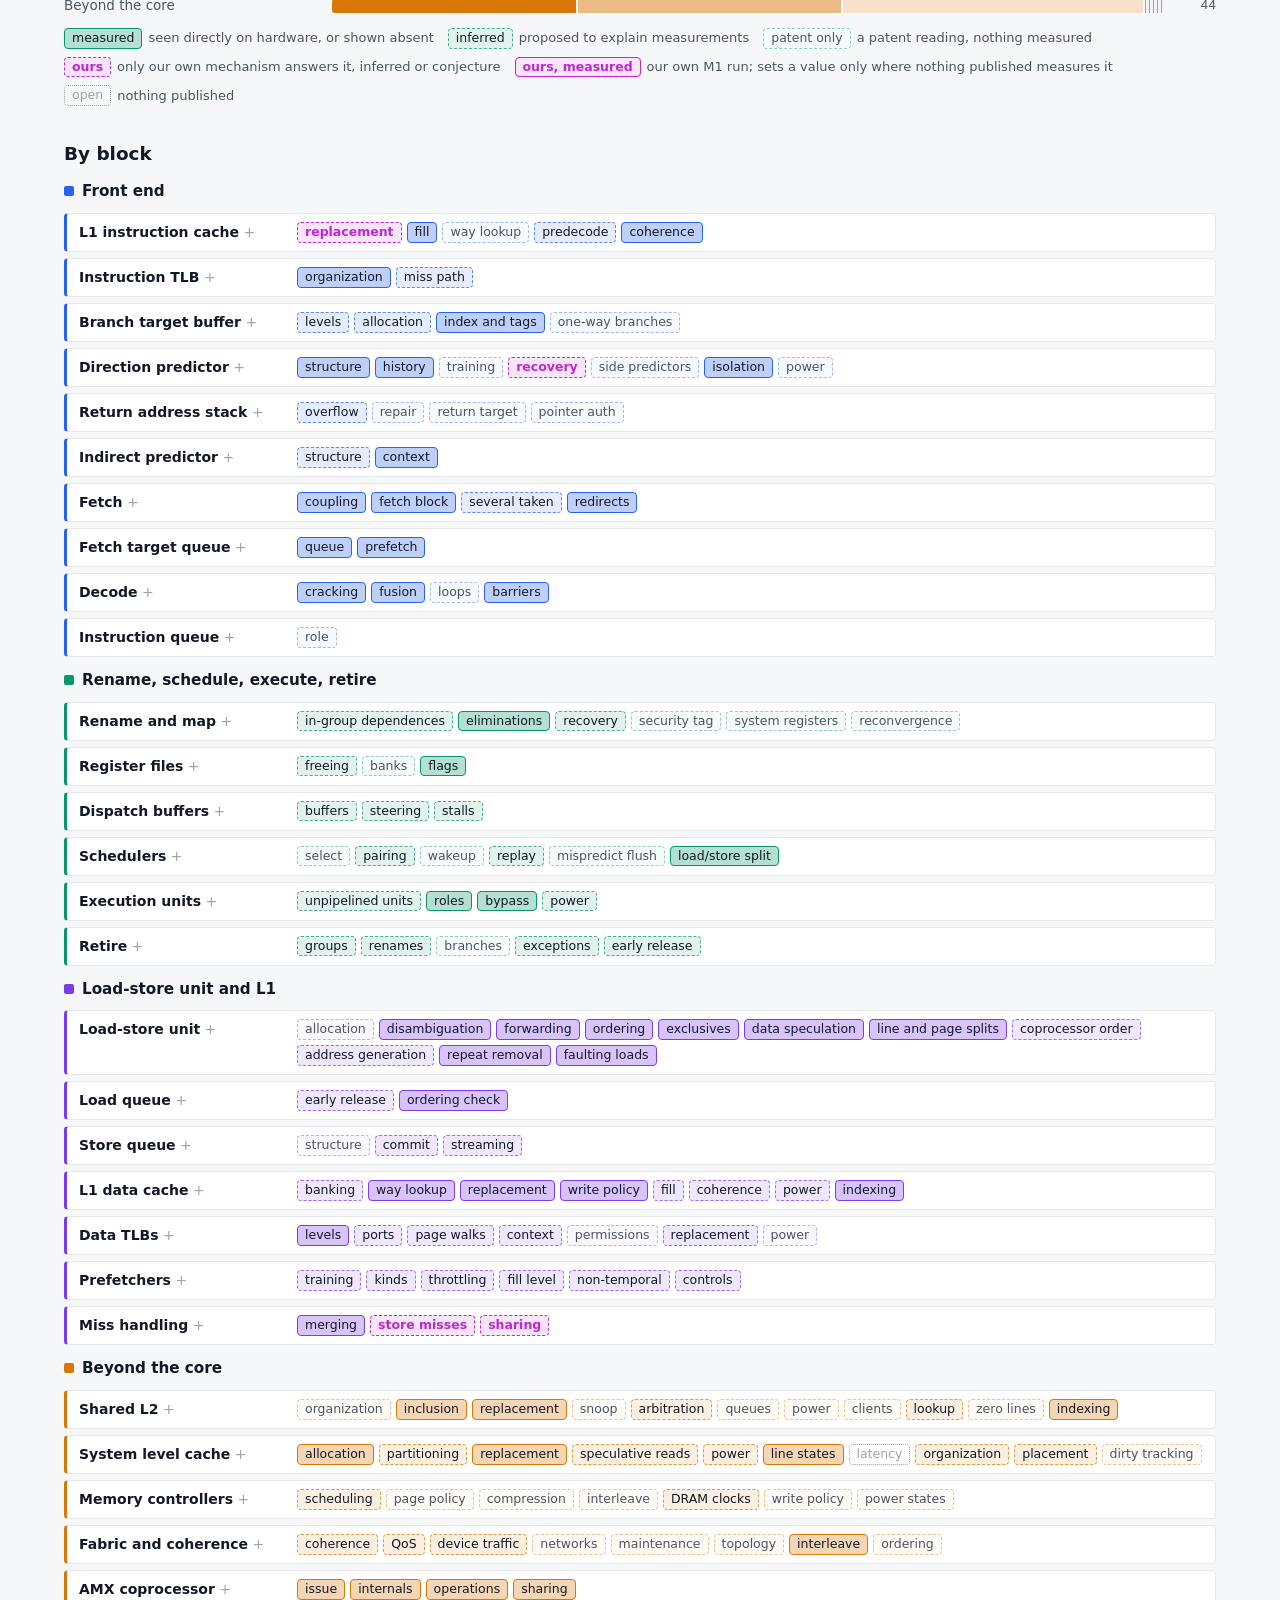
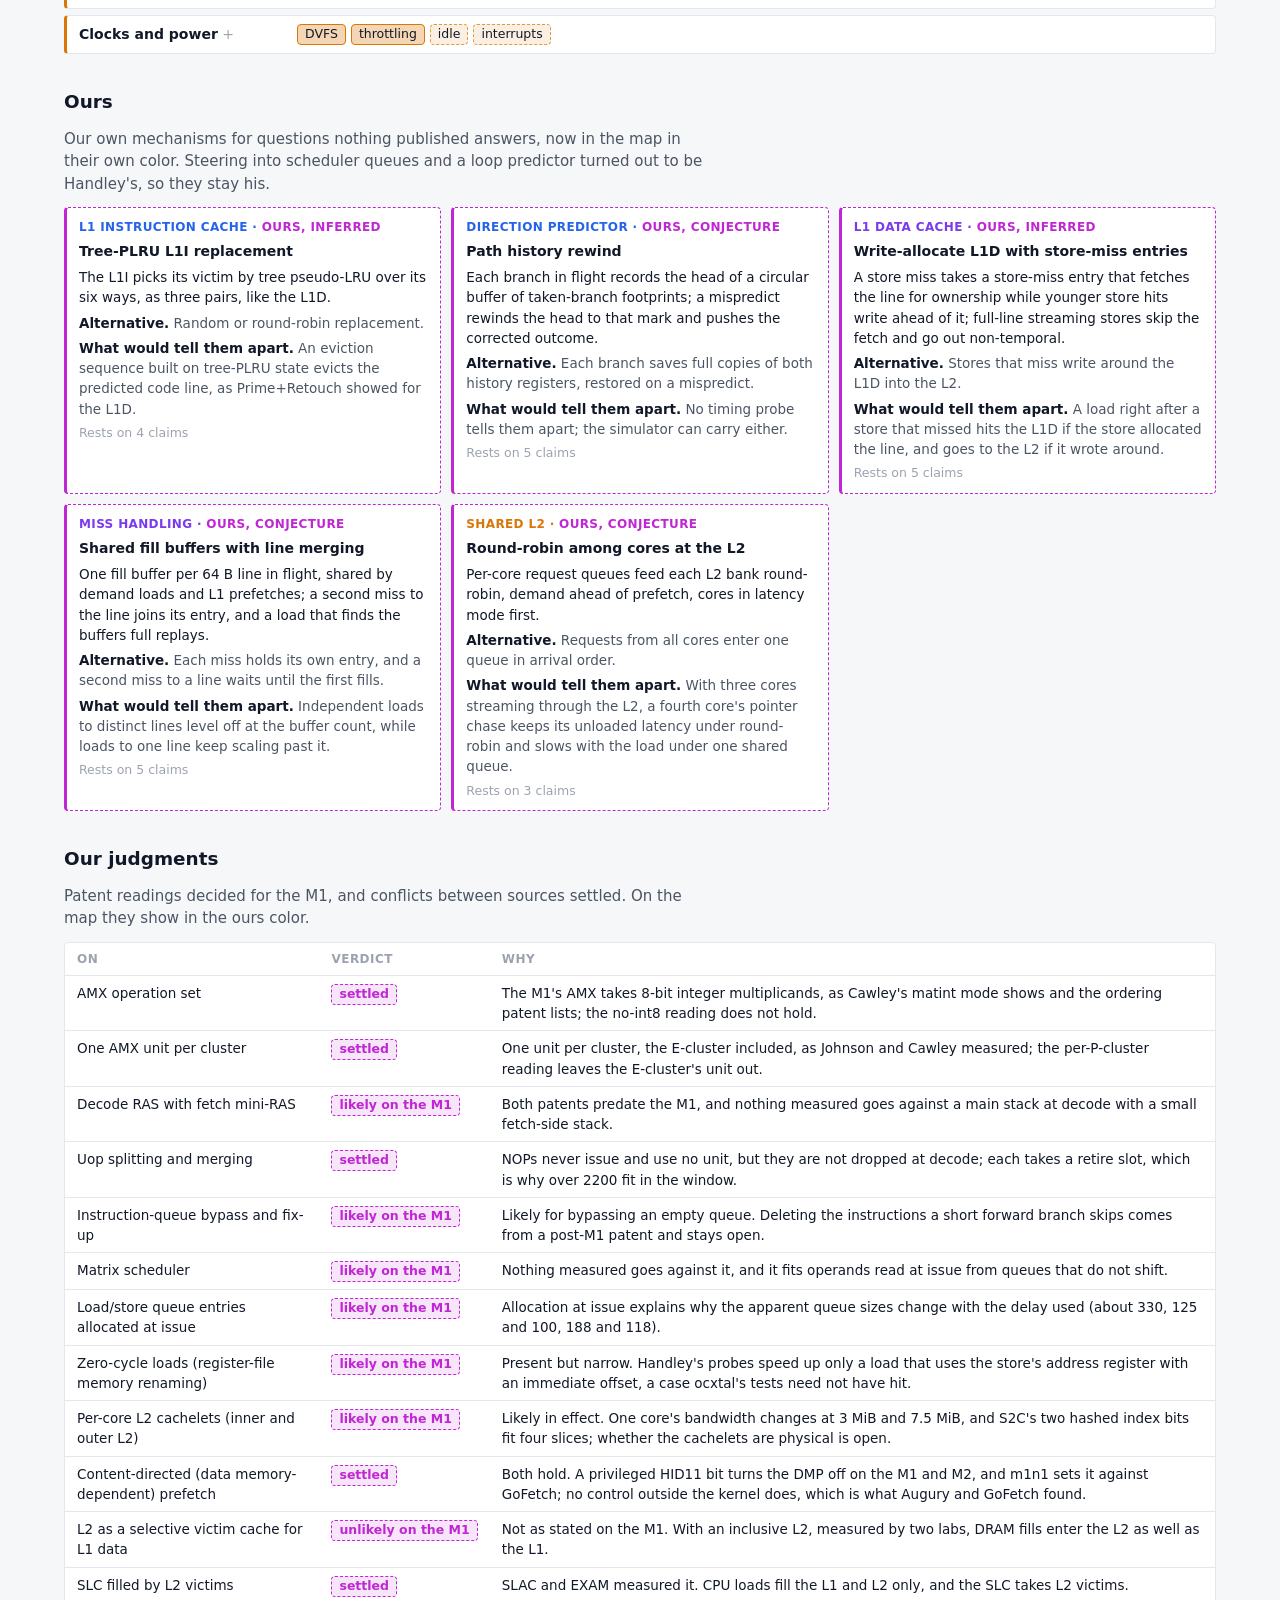
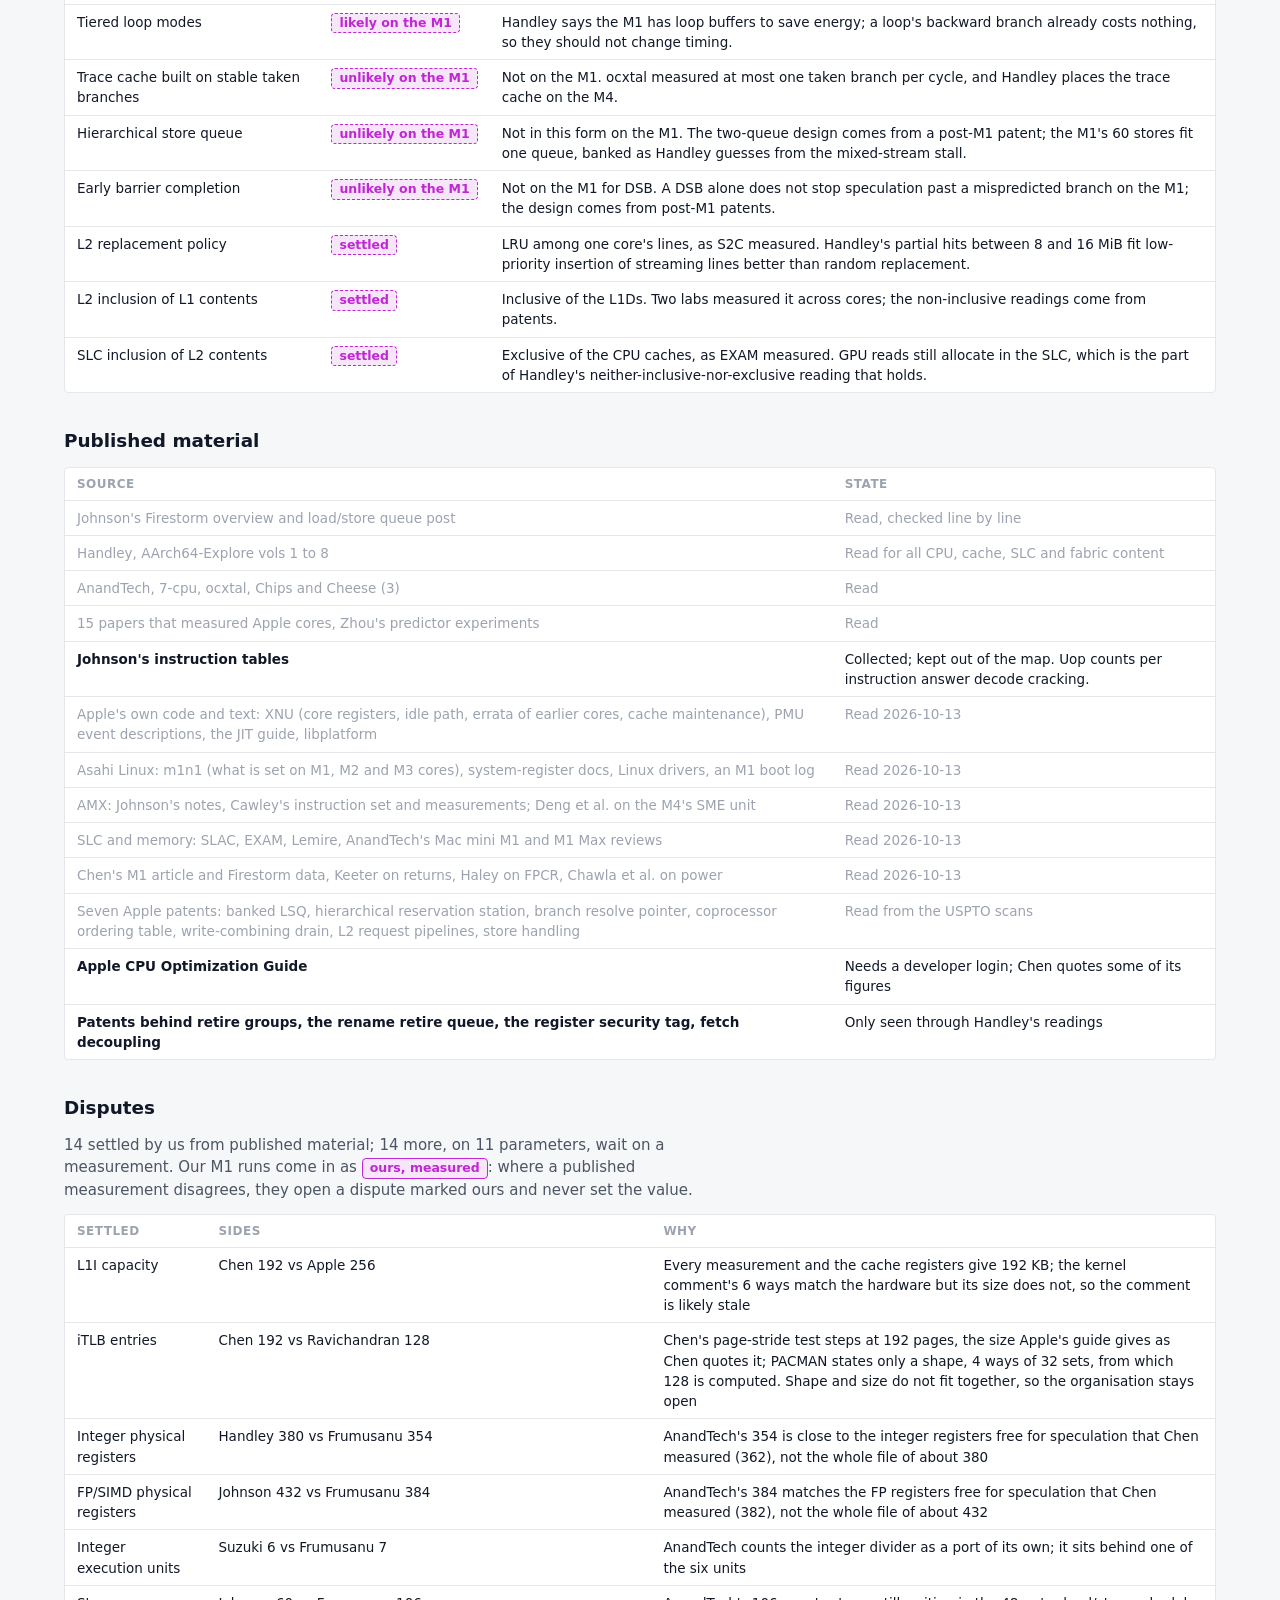
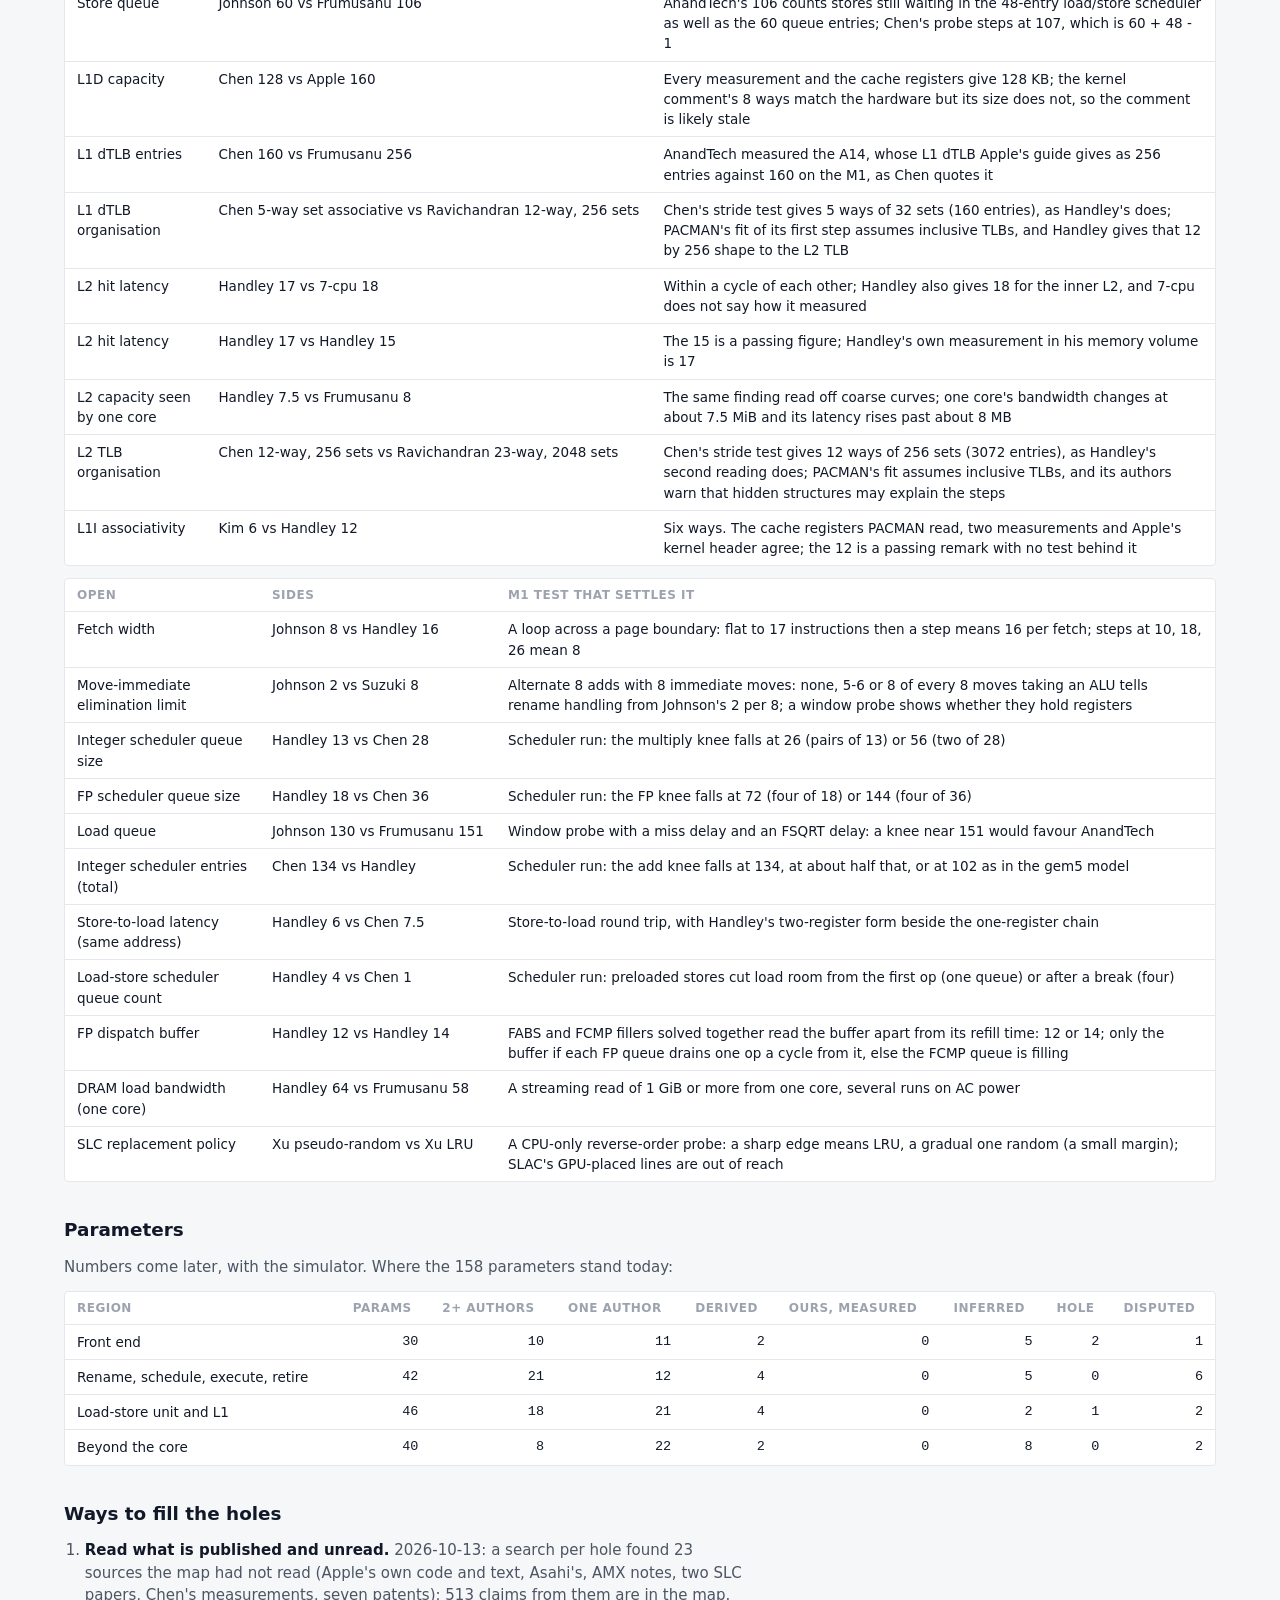
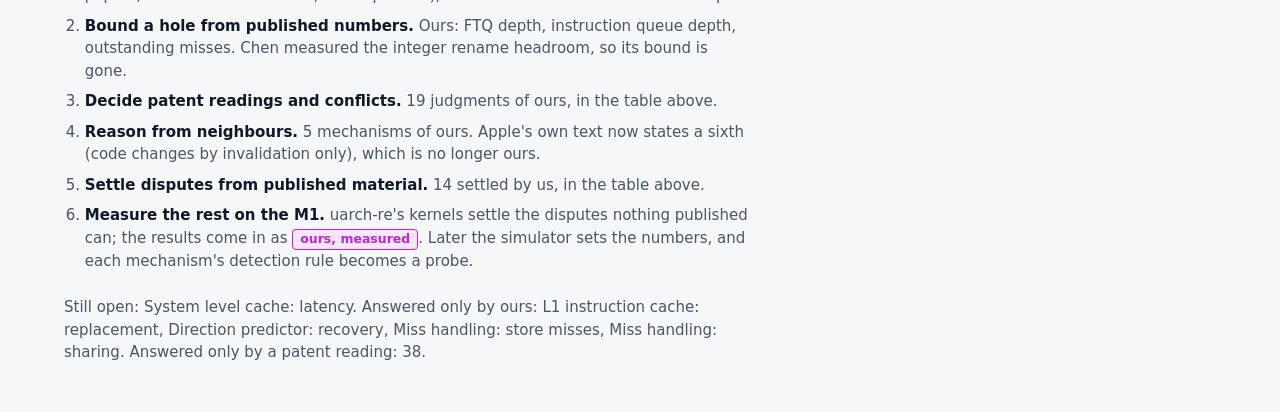
==== commit b8a7162b: "Update the Firestorm atlas: pipeline figure, walkthroughs" ====
--- a/public/uarch-map/coverage-7a2030/index.html
+++ b/public/uarch-map/coverage-7a2030/index.html
@@ -165,10 +165,10 @@
     <section>
     <h2>Tasks</h2>
     <p>The map and the M1 reverse engineering. A hatched bar is stalled, drawn from the day it could have started.</p>
-    <div class="tbl card w-wrap"><svg class="w-chart" viewBox="0 -14 1216 1018" width="1216" height="1018" role="img" aria-label="Tasks over time"><defs><pattern id="w-hatch" width="6" height="6" patternUnits="userSpaceOnUse" patternTransform="rotate(45)"><rect class="w-hatch-bg" width="6" height="6"/><line class="w-hatch-ln" x1="0" y1="0" x2="0" y2="6"/></pattern></defs><line class="w-grid" x1="416" y1="24" x2="416" y2="1004"/><text class="w-tick" x="419" y="18">Oct 5</text><line class="w-grid" x1="584" y1="24" x2="584" y2="1004"/><text class="w-tick" x="587" y="18">Oct 12</text><line class="w-grid" x1="752" y1="24" x2="752" y2="1004"/><text class="w-tick" x="755" y="18">Oct 19</text><line class="w-grid" x1="920" y1="24" x2="920" y2="1004"/><text class="w-tick" x="923" y="18">Oct 26</text><line class="w-grid" x1="1088" y1="24" x2="1088" y2="1004"/><text class="w-tick" x="1091" y="18">Nov 2</text><line class="w-asof" x1="1136" y1="8" x2="1136" y2="1004"/><text class="w-tick w-asof-t" x="1140" y="6">Nov 3</text><text class="w-track" x="0" y="48">Map</text><text class="w-label" x="12" y="73">Knowledge base: claims, merge, checks</text><rect class="w-done" x="417" y="63" width="46" height="12" rx="2"/><text class="w-label" x="12" y="95">Map page: stages, structures, filters</text><rect class="w-done" x="441" y="85" width="46" height="12" rx="2"/><text class="w-label" x="12" y="117">Public repo and website page</text><rect class="w-done" x="465" y="107" width="46" height="12" rx="2"/><text class="w-label" x="12" y="139">Reading 1: Johnson, Handley, AnandTech, articles</text><rect class="w-done" x="465" y="129" width="22" height="12" rx="2"/><text class="w-label" x="12" y="161">Reading 2: Handley vols 3 and 8</text><rect class="w-done" x="513" y="151" width="46" height="12" rx="2"/><text class="w-label" x="12" y="183">Reading 3: papers that measured Apple cores</text><rect class="w-done" x="561" y="173" width="22" height="12" rx="2"/><text class="w-label" x="12" y="205">Reading 4: 23 sources found per hole</text><rect class="w-done" x="609" y="195" width="22" height="12" rx="2"/><text class="w-label" x="12" y="227">Mechanisms and questions per block</text><rect class="w-done" x="609" y="217" width="22" height="12" rx="2"/><text class="w-label" x="12" y="249">Our mechanisms and judgments</text><rect class="w-done" x="609" y="239" width="22" height="12" rx="2"/><text class="w-label" x="12" y="271">14 disputes settled from published work</text><rect class="w-done" x="753" y="261" width="22" height="12" rx="2"/><text class="w-label" x="12" y="293">Ours, measured: a level for M1 results</text><rect class="w-done" x="753" y="283" width="22" height="12" rx="2"/><text class="w-label" x="12" y="315">Coverage page</text><rect class="w-done" x="609" y="305" width="262" height="12" rx="2"/><text class="w-label" x="12" y="337">Readability: wrapped values, routed links</text><rect class="w-done" x="849" y="327" width="22" height="12" rx="2"/><text class="w-label" x="12" y="359">First ten figures</text><rect class="w-done" x="849" y="349" width="22" height="12" rx="2"/><text class="w-label" x="12" y="381">Read M1 results in as ours, measured</text><path class="w-todo w-mark-todo" d="M1148.0 372.0 L1153.0 377.0 L1148.0 382.0 L1143.0 377.0 Z"/><text class="w-label" x="12" y="403">Fill IQ depth and outstanding misses</text><path class="w-todo w-mark-todo" d="M1148.0 394.0 L1153.0 399.0 L1148.0 404.0 L1143.0 399.0 Z"/><text class="w-label" x="12" y="425">FTQ depth</text><path class="w-todo w-mark-todo" d="M1148.0 416.0 L1153.0 421.0 L1148.0 426.0 L1143.0 421.0 Z"/><text class="w-label" x="12" y="447">L1I replacement, store misses, fill buffers</text><path class="w-todo w-mark-todo" d="M1148.0 438.0 L1153.0 443.0 L1148.0 448.0 L1143.0 443.0 Z"/><text class="w-label" x="12" y="469">SLC latency by location</text><path class="w-todo w-mark-todo" d="M1148.0 460.0 L1153.0 465.0 L1148.0 470.0 L1143.0 465.0 Z"/><text class="w-label" x="12" y="491">Apple CPU Optimization Guide</text><rect class="w-stalled" x="609" y="481" width="526" height="12" rx="2"/><text class="w-label" x="12" y="513">Patents seen only through Handley</text><path class="w-todo w-mark-todo" d="M1148.0 504.0 L1153.0 509.0 L1148.0 514.0 L1143.0 509.0 Z"/><text class="w-label" x="12" y="535">Atlas: ten maps, 40 figures, 40 block sheets</text><rect class="w-done" x="1113" y="525" width="22" height="12" rx="2"/><text class="w-label" x="12" y="557">Bibliography and dispute pages</text><path class="w-todo w-mark-todo" d="M1148.0 548.0 L1153.0 553.0 L1148.0 558.0 L1143.0 553.0 Z"/><text class="w-track" x="0" y="588">Reverse engineering</text><text class="w-label" x="12" y="613">Kernel suite and analysis core</text><rect class="w-done" x="321" y="603" width="46" height="12" rx="2"/><text class="w-label" x="12" y="635">gem5 checks of every kernel family</text><rect class="w-done" x="321" y="625" width="46" height="12" rx="2"/><text class="w-label" x="12" y="657">BOOM RTL bring-up and ROB check</text><rect class="w-done" x="321" y="647" width="22" height="12" rx="2"/><text class="w-label" x="12" y="679">x86 silicon checks</text><rect class="w-done" x="345" y="669" width="22" height="12" rx="2"/><text class="w-label" x="12" y="701">Round trip: measure, export to gem5, measure</text><rect class="w-done" x="345" y="691" width="22" height="12" rx="2"/><text class="w-label" x="12" y="723">Public cleanup and export</text><rect class="w-done" x="417" y="713" width="70" height="12" rx="2"/><text class="w-label" x="12" y="745">AArch64 kernels</text><rect class="w-done" x="489" y="735" width="22" height="12" rx="2"/><text class="w-label" x="12" y="767">Anomaly thresholds frozen</text><rect class="w-done" x="489" y="757" width="22" height="12" rx="2"/><text class="w-label" x="12" y="789">M1 native runners</text><rect class="w-done" x="561" y="779" width="22" height="12" rx="2"/><text class="w-label" x="12" y="811">M1 dispute kernels</text><rect class="w-done" x="753" y="801" width="22" height="12" rx="2"/><text class="w-label" x="12" y="833">Kernel fixes before the Mac run</text><rect class="w-progress" x="1089" y="823" width="46" height="12" rx="2"/><text class="w-label" x="12" y="855">Three kernels for the map&#x27;s open questions</text><rect class="w-done" x="1113" y="845" width="22" height="12" rx="2"/><text class="w-label" x="12" y="877">M1 Mac run</text><rect class="w-stalled" x="753" y="867" width="382" height="12" rx="2"/><text class="w-label" x="12" y="899">Results handed to the map</text><path class="w-todo w-mark-todo" d="M1148.0 890.0 L1153.0 895.0 L1148.0 900.0 L1143.0 895.0 Z"/><text class="w-label" x="12" y="921">Published disagreements settled on the M1</text><path class="w-todo w-mark-todo" d="M1148.0 912.0 L1153.0 917.0 L1148.0 922.0 L1143.0 917.0 Z"/><text class="w-label" x="12" y="943">Icestorm, the efficiency core</text><path class="w-todo w-mark-todo" d="M1148.0 934.0 L1153.0 939.0 L1148.0 944.0 L1143.0 939.0 Z"/><text class="w-label" x="12" y="965">Later Apple generations</text><path class="w-todo w-mark-todo" d="M1148.0 956.0 L1153.0 961.0 L1148.0 966.0 L1143.0 961.0 Z"/><text class="w-label" x="12" y="987">llvm-mca export check</text><path class="w-todo w-mark-todo" d="M1148.0 978.0 L1153.0 983.0 L1148.0 988.0 L1143.0 983.0 Z"/></svg></div>
+    <div class="tbl card w-wrap"><svg class="w-chart" viewBox="0 -14 1216 1040" width="1216" height="1040" role="img" aria-label="Tasks over time"><defs><pattern id="w-hatch" width="6" height="6" patternUnits="userSpaceOnUse" patternTransform="rotate(45)"><rect class="w-hatch-bg" width="6" height="6"/><line class="w-hatch-ln" x1="0" y1="0" x2="0" y2="6"/></pattern></defs><line class="w-grid" x1="416" y1="24" x2="416" y2="1026"/><text class="w-tick" x="419" y="18">Oct 5</text><line class="w-grid" x1="584" y1="24" x2="584" y2="1026"/><text class="w-tick" x="587" y="18">Oct 12</text><line class="w-grid" x1="752" y1="24" x2="752" y2="1026"/><text class="w-tick" x="755" y="18">Oct 19</text><line class="w-grid" x1="920" y1="24" x2="920" y2="1026"/><text class="w-tick" x="923" y="18">Oct 26</text><line class="w-grid" x1="1088" y1="24" x2="1088" y2="1026"/><text class="w-tick" x="1091" y="18">Nov 2</text><line class="w-asof" x1="1136" y1="8" x2="1136" y2="1026"/><text class="w-tick w-asof-t" x="1140" y="6">Nov 3</text><text class="w-track" x="0" y="48">Map</text><text class="w-label" x="12" y="73">Knowledge base: claims, merge, checks</text><rect class="w-done" x="417" y="63" width="46" height="12" rx="2"/><text class="w-label" x="12" y="95">Map page: stages, structures, filters</text><rect class="w-done" x="441" y="85" width="46" height="12" rx="2"/><text class="w-label" x="12" y="117">Public repo and website page</text><rect class="w-done" x="465" y="107" width="46" height="12" rx="2"/><text class="w-label" x="12" y="139">Reading 1: Johnson, Handley, AnandTech, articles</text><rect class="w-done" x="465" y="129" width="22" height="12" rx="2"/><text class="w-label" x="12" y="161">Reading 2: Handley vols 3 and 8</text><rect class="w-done" x="513" y="151" width="46" height="12" rx="2"/><text class="w-label" x="12" y="183">Reading 3: papers that measured Apple cores</text><rect class="w-done" x="561" y="173" width="22" height="12" rx="2"/><text class="w-label" x="12" y="205">Reading 4: 23 sources found per hole</text><rect class="w-done" x="609" y="195" width="22" height="12" rx="2"/><text class="w-label" x="12" y="227">Mechanisms and questions per block</text><rect class="w-done" x="609" y="217" width="22" height="12" rx="2"/><text class="w-label" x="12" y="249">Our mechanisms and judgments</text><rect class="w-done" x="609" y="239" width="22" height="12" rx="2"/><text class="w-label" x="12" y="271">14 disputes settled from published work</text><rect class="w-done" x="753" y="261" width="22" height="12" rx="2"/><text class="w-label" x="12" y="293">Ours, measured: a level for M1 results</text><rect class="w-done" x="753" y="283" width="22" height="12" rx="2"/><text class="w-label" x="12" y="315">Coverage page</text><rect class="w-done" x="609" y="305" width="262" height="12" rx="2"/><text class="w-label" x="12" y="337">Readability: wrapped values, routed links</text><rect class="w-done" x="849" y="327" width="22" height="12" rx="2"/><text class="w-label" x="12" y="359">First ten figures</text><rect class="w-done" x="849" y="349" width="22" height="12" rx="2"/><text class="w-label" x="12" y="381">Read M1 results in as ours, measured</text><path class="w-todo w-mark-todo" d="M1148.0 372.0 L1153.0 377.0 L1148.0 382.0 L1143.0 377.0 Z"/><text class="w-label" x="12" y="403">Fill IQ depth and outstanding misses</text><path class="w-todo w-mark-todo" d="M1148.0 394.0 L1153.0 399.0 L1148.0 404.0 L1143.0 399.0 Z"/><text class="w-label" x="12" y="425">FTQ depth</text><path class="w-todo w-mark-todo" d="M1148.0 416.0 L1153.0 421.0 L1148.0 426.0 L1143.0 421.0 Z"/><text class="w-label" x="12" y="447">L1I replacement, store misses, fill buffers, loop buffer</text><path class="w-todo w-mark-todo" d="M1148.0 438.0 L1153.0 443.0 L1148.0 448.0 L1143.0 443.0 Z"/><text class="w-label" x="12" y="469">SLC latency by location</text><path class="w-todo w-mark-todo" d="M1148.0 460.0 L1153.0 465.0 L1148.0 470.0 L1143.0 465.0 Z"/><text class="w-label" x="12" y="491">Apple CPU Optimization Guide</text><rect class="w-stalled" x="609" y="481" width="526" height="12" rx="2"/><text class="w-label" x="12" y="513">Patents seen only through Handley</text><path class="w-todo w-mark-todo" d="M1148.0 504.0 L1153.0 509.0 L1148.0 514.0 L1143.0 509.0 Z"/><text class="w-label" x="12" y="535">Atlas: ten maps, 41 figures, 40 block sheets</text><rect class="w-done" x="1113" y="525" width="22" height="12" rx="2"/><text class="w-label" x="12" y="557">Bibliography and dispute pages</text><path class="w-todo w-mark-todo" d="M1148.0 548.0 L1153.0 553.0 L1148.0 558.0 L1143.0 553.0 Z"/><text class="w-track" x="0" y="588">Reverse engineering</text><text class="w-label" x="12" y="613">Kernel suite and analysis core</text><rect class="w-done" x="321" y="603" width="46" height="12" rx="2"/><text class="w-label" x="12" y="635">gem5 checks of every kernel family</text><rect class="w-done" x="321" y="625" width="46" height="12" rx="2"/><text class="w-label" x="12" y="657">BOOM RTL bring-up and ROB check</text><rect class="w-done" x="321" y="647" width="22" height="12" rx="2"/><text class="w-label" x="12" y="679">x86 silicon checks</text><rect class="w-done" x="345" y="669" width="22" height="12" rx="2"/><text class="w-label" x="12" y="701">Round trip: measure, export to gem5, measure</text><rect class="w-done" x="345" y="691" width="22" height="12" rx="2"/><text class="w-label" x="12" y="723">Public cleanup and export</text><rect class="w-done" x="417" y="713" width="70" height="12" rx="2"/><text class="w-label" x="12" y="745">AArch64 kernels</text><rect class="w-done" x="489" y="735" width="22" height="12" rx="2"/><text class="w-label" x="12" y="767">Anomaly thresholds frozen</text><rect class="w-done" x="489" y="757" width="22" height="12" rx="2"/><text class="w-label" x="12" y="789">M1 native runners</text><rect class="w-done" x="561" y="779" width="22" height="12" rx="2"/><text class="w-label" x="12" y="811">M1 dispute kernels</text><rect class="w-done" x="753" y="801" width="22" height="12" rx="2"/><text class="w-label" x="12" y="833">Kernel fixes before the Mac run</text><rect class="w-progress" x="1089" y="823" width="46" height="12" rx="2"/><text class="w-label" x="12" y="855">Three kernels for the map&#x27;s open questions</text><rect class="w-done" x="1113" y="845" width="22" height="12" rx="2"/><text class="w-label" x="12" y="877">Loop buffer kernel</text><rect class="w-done" x="1113" y="867" width="22" height="12" rx="2"/><text class="w-label" x="12" y="899">M1 Mac run</text><rect class="w-stalled" x="753" y="889" width="382" height="12" rx="2"/><text class="w-label" x="12" y="921">Results handed to the map</text><path class="w-todo w-mark-todo" d="M1148.0 912.0 L1153.0 917.0 L1148.0 922.0 L1143.0 917.0 Z"/><text class="w-label" x="12" y="943">Published disagreements settled on the M1</text><path class="w-todo w-mark-todo" d="M1148.0 934.0 L1153.0 939.0 L1148.0 944.0 L1143.0 939.0 Z"/><text class="w-label" x="12" y="965">Icestorm, the efficiency core</text><path class="w-todo w-mark-todo" d="M1148.0 956.0 L1153.0 961.0 L1148.0 966.0 L1143.0 961.0 Z"/><text class="w-label" x="12" y="987">Later Apple generations</text><path class="w-todo w-mark-todo" d="M1148.0 978.0 L1153.0 983.0 L1148.0 988.0 L1143.0 983.0 Z"/><text class="w-label" x="12" y="1009">llvm-mca export check</text><path class="w-todo w-mark-todo" d="M1148.0 1000.0 L1153.0 1005.0 L1148.0 1010.0 L1143.0 1005.0 Z"/></svg></div>
     <div class="tbl card"><table>
       <thead><tr><th>Task</th><th>Status</th><th>Dates</th><th>Waits on</th></tr></thead>
-      <tbody><tr class="w-grp"><td colspan="4">Map</td></tr><tr><td>Knowledge base: claims, merge, checks</td><td><span class="st w-st-done">done</span></td><td class="w-when">Oct 5 – Oct 6</td><td></td></tr><tr><td>Map page: stages, structures, filters</td><td><span class="st w-st-done">done</span></td><td class="w-when">Oct 6 – Oct 7</td><td></td></tr><tr><td>Public repo and website page</td><td><span class="st w-st-done">done</span></td><td class="w-when">Oct 7 – Oct 8</td><td></td></tr><tr><td>Reading 1: Johnson, Handley, AnandTech, articles</td><td><span class="st w-st-done">done</span></td><td class="w-when">Oct 7</td><td></td></tr><tr><td>Reading 2: Handley vols 3 and 8</td><td><span class="st w-st-done">done</span></td><td class="w-when">Oct 9 – Oct 10</td><td></td></tr><tr><td>Reading 3: papers that measured Apple cores</td><td><span class="st w-st-done">done</span></td><td class="w-when">Oct 11</td><td></td></tr><tr><td>Reading 4: 23 sources found per hole</td><td><span class="st w-st-done">done</span></td><td class="w-when">Oct 13</td><td></td></tr><tr><td>Mechanisms and questions per block</td><td><span class="st w-st-done">done</span></td><td class="w-when">Oct 13</td><td></td></tr><tr><td>Our mechanisms and judgments</td><td><span class="st w-st-done">done</span></td><td class="w-when">Oct 13</td><td></td></tr><tr><td>14 disputes settled from published work</td><td><span class="st w-st-done">done</span></td><td class="w-when">Oct 19</td><td></td></tr><tr><td>Ours, measured: a level for M1 results</td><td><span class="st w-st-done">done</span></td><td class="w-when">Oct 19</td><td></td></tr><tr><td>Coverage page</td><td><span class="st w-st-done">done</span></td><td class="w-when">Oct 13 – Oct 23</td><td></td></tr><tr><td>Readability: wrapped values, routed links</td><td><span class="st w-st-done">done</span></td><td class="w-when">Oct 23</td><td></td></tr><tr><td>First ten figures</td><td><span class="st w-st-done">done</span></td><td class="w-when">Oct 23</td><td></td></tr><tr><td>Read M1 results in as ours, measured</td><td><span class="st w-st-todo">not started</span></td><td class="w-when"></td><td>the M1 run</td></tr><tr><td>Fill IQ depth and outstanding misses</td><td><span class="st w-st-todo">not started</span></td><td class="w-when"></td><td>the M1 run</td></tr><tr><td>FTQ depth</td><td><span class="st w-st-todo">not started</span></td><td class="w-when"></td><td>a kernel; the run gives only a lower bound</td></tr><tr><td>L1I replacement, store misses, fill buffers</td><td><span class="st w-st-todo">not started</span></td><td class="w-when"></td><td>the M1 run</td></tr><tr><td>SLC latency by location</td><td><span class="st w-st-todo">not started</span></td><td class="w-when"></td><td>a slice map built from timing</td></tr><tr><td>Apple CPU Optimization Guide</td><td><span class="st w-st-stalled">stalled</span></td><td class="w-when">since Oct 13</td><td>a developer login</td></tr><tr><td>Patents seen only through Handley</td><td><span class="st w-st-todo">not started</span></td><td class="w-when"></td><td>the patent numbers</td></tr><tr><td>Atlas: ten maps, 40 figures, 40 block sheets</td><td><span class="st w-st-done">done</span></td><td class="w-when">Nov 3</td><td></td></tr><tr><td>Bibliography and dispute pages</td><td><span class="st w-st-todo">not started</span></td><td class="w-when"></td><td></td></tr><tr class="w-grp"><td colspan="4">Reverse engineering</td></tr><tr><td>Kernel suite and analysis core</td><td><span class="st w-st-done">done</span></td><td class="w-when">Oct 1 – Oct 2</td><td></td></tr><tr><td>gem5 checks of every kernel family</td><td><span class="st w-st-done">done</span></td><td class="w-when">Oct 1 – Oct 2</td><td></td></tr><tr><td>BOOM RTL bring-up and ROB check</td><td><span class="st w-st-done">done</span></td><td class="w-when">Oct 1</td><td></td></tr><tr><td>x86 silicon checks</td><td><span class="st w-st-done">done</span></td><td class="w-when">Oct 2</td><td></td></tr><tr><td>Round trip: measure, export to gem5, measure</td><td><span class="st w-st-done">done</span></td><td class="w-when">Oct 2</td><td></td></tr><tr><td>Public cleanup and export</td><td><span class="st w-st-done">done</span></td><td class="w-when">Oct 5 – Oct 7</td><td></td></tr><tr><td>AArch64 kernels</td><td><span class="st w-st-done">done</span></td><td class="w-when">Oct 8</td><td></td></tr><tr><td>Anomaly thresholds frozen</td><td><span class="st w-st-done">done</span></td><td class="w-when">Oct 8</td><td></td></tr><tr><td>M1 native runners</td><td><span class="st w-st-done">done</span></td><td class="w-when">Oct 11</td><td></td></tr><tr><td>M1 dispute kernels</td><td><span class="st w-st-done">done</span></td><td class="w-when">Oct 19</td><td></td></tr><tr><td>Kernel fixes before the Mac run</td><td><span class="st w-st-progress">in progress</span></td><td class="w-when">since Nov 2</td><td></td></tr><tr><td>Three kernels for the map&#x27;s open questions</td><td><span class="st w-st-done">done</span></td><td class="w-when">Nov 3</td><td></td></tr><tr><td>M1 Mac run</td><td><span class="st w-st-stalled">stalled</span></td><td class="w-when">since Oct 19</td><td>Isaac running it on the Mac</td></tr><tr><td>Results handed to the map</td><td><span class="st w-st-todo">not started</span></td><td class="w-when"></td><td>the M1 run</td></tr><tr><td>Published disagreements settled on the M1</td><td><span class="st w-st-todo">not started</span></td><td class="w-when"></td><td>the M1 run</td></tr><tr><td>Icestorm, the efficiency core</td><td><span class="st w-st-todo">not started</span></td><td class="w-when"></td><td>the M1 run</td></tr><tr><td>Later Apple generations</td><td><span class="st w-st-todo">not started</span></td><td class="w-when"></td><td>newer Apple hardware</td></tr><tr><td>llvm-mca export check</td><td><span class="st w-st-todo">not started</span></td><td class="w-when"></td><td></td></tr></tbody>
+      <tbody><tr class="w-grp"><td colspan="4">Map</td></tr><tr><td>Knowledge base: claims, merge, checks</td><td><span class="st w-st-done">done</span></td><td class="w-when">Oct 5 – Oct 6</td><td></td></tr><tr><td>Map page: stages, structures, filters</td><td><span class="st w-st-done">done</span></td><td class="w-when">Oct 6 – Oct 7</td><td></td></tr><tr><td>Public repo and website page</td><td><span class="st w-st-done">done</span></td><td class="w-when">Oct 7 – Oct 8</td><td></td></tr><tr><td>Reading 1: Johnson, Handley, AnandTech, articles</td><td><span class="st w-st-done">done</span></td><td class="w-when">Oct 7</td><td></td></tr><tr><td>Reading 2: Handley vols 3 and 8</td><td><span class="st w-st-done">done</span></td><td class="w-when">Oct 9 – Oct 10</td><td></td></tr><tr><td>Reading 3: papers that measured Apple cores</td><td><span class="st w-st-done">done</span></td><td class="w-when">Oct 11</td><td></td></tr><tr><td>Reading 4: 23 sources found per hole</td><td><span class="st w-st-done">done</span></td><td class="w-when">Oct 13</td><td></td></tr><tr><td>Mechanisms and questions per block</td><td><span class="st w-st-done">done</span></td><td class="w-when">Oct 13</td><td></td></tr><tr><td>Our mechanisms and judgments</td><td><span class="st w-st-done">done</span></td><td class="w-when">Oct 13</td><td></td></tr><tr><td>14 disputes settled from published work</td><td><span class="st w-st-done">done</span></td><td class="w-when">Oct 19</td><td></td></tr><tr><td>Ours, measured: a level for M1 results</td><td><span class="st w-st-done">done</span></td><td class="w-when">Oct 19</td><td></td></tr><tr><td>Coverage page</td><td><span class="st w-st-done">done</span></td><td class="w-when">Oct 13 – Oct 23</td><td></td></tr><tr><td>Readability: wrapped values, routed links</td><td><span class="st w-st-done">done</span></td><td class="w-when">Oct 23</td><td></td></tr><tr><td>First ten figures</td><td><span class="st w-st-done">done</span></td><td class="w-when">Oct 23</td><td></td></tr><tr><td>Read M1 results in as ours, measured</td><td><span class="st w-st-todo">not started</span></td><td class="w-when"></td><td>the M1 run</td></tr><tr><td>Fill IQ depth and outstanding misses</td><td><span class="st w-st-todo">not started</span></td><td class="w-when"></td><td>the M1 run</td></tr><tr><td>FTQ depth</td><td><span class="st w-st-todo">not started</span></td><td class="w-when"></td><td>a kernel; the run gives only a lower bound</td></tr><tr><td>L1I replacement, store misses, fill buffers, loop buffer</td><td><span class="st w-st-todo">not started</span></td><td class="w-when"></td><td>the M1 run</td></tr><tr><td>SLC latency by location</td><td><span class="st w-st-todo">not started</span></td><td class="w-when"></td><td>a slice map built from timing</td></tr><tr><td>Apple CPU Optimization Guide</td><td><span class="st w-st-stalled">stalled</span></td><td class="w-when">since Oct 13</td><td>a developer login</td></tr><tr><td>Patents seen only through Handley</td><td><span class="st w-st-todo">not started</span></td><td class="w-when"></td><td>the patent numbers</td></tr><tr><td>Atlas: ten maps, 41 figures, 40 block sheets</td><td><span class="st w-st-done">done</span></td><td class="w-when">Nov 3</td><td></td></tr><tr><td>Bibliography and dispute pages</td><td><span class="st w-st-todo">not started</span></td><td class="w-when"></td><td></td></tr><tr class="w-grp"><td colspan="4">Reverse engineering</td></tr><tr><td>Kernel suite and analysis core</td><td><span class="st w-st-done">done</span></td><td class="w-when">Oct 1 – Oct 2</td><td></td></tr><tr><td>gem5 checks of every kernel family</td><td><span class="st w-st-done">done</span></td><td class="w-when">Oct 1 – Oct 2</td><td></td></tr><tr><td>BOOM RTL bring-up and ROB check</td><td><span class="st w-st-done">done</span></td><td class="w-when">Oct 1</td><td></td></tr><tr><td>x86 silicon checks</td><td><span class="st w-st-done">done</span></td><td class="w-when">Oct 2</td><td></td></tr><tr><td>Round trip: measure, export to gem5, measure</td><td><span class="st w-st-done">done</span></td><td class="w-when">Oct 2</td><td></td></tr><tr><td>Public cleanup and export</td><td><span class="st w-st-done">done</span></td><td class="w-when">Oct 5 – Oct 7</td><td></td></tr><tr><td>AArch64 kernels</td><td><span class="st w-st-done">done</span></td><td class="w-when">Oct 8</td><td></td></tr><tr><td>Anomaly thresholds frozen</td><td><span class="st w-st-done">done</span></td><td class="w-when">Oct 8</td><td></td></tr><tr><td>M1 native runners</td><td><span class="st w-st-done">done</span></td><td class="w-when">Oct 11</td><td></td></tr><tr><td>M1 dispute kernels</td><td><span class="st w-st-done">done</span></td><td class="w-when">Oct 19</td><td></td></tr><tr><td>Kernel fixes before the Mac run</td><td><span class="st w-st-progress">in progress</span></td><td class="w-when">since Nov 2</td><td></td></tr><tr><td>Three kernels for the map&#x27;s open questions</td><td><span class="st w-st-done">done</span></td><td class="w-when">Nov 3</td><td></td></tr><tr><td>Loop buffer kernel</td><td><span class="st w-st-done">done</span></td><td class="w-when">Nov 3</td><td></td></tr><tr><td>M1 Mac run</td><td><span class="st w-st-stalled">stalled</span></td><td class="w-when">since Oct 19</td><td>Isaac running it on the Mac</td></tr><tr><td>Results handed to the map</td><td><span class="st w-st-todo">not started</span></td><td class="w-when"></td><td>the M1 run</td></tr><tr><td>Published disagreements settled on the M1</td><td><span class="st w-st-todo">not started</span></td><td class="w-when"></td><td>the M1 run</td></tr><tr><td>Icestorm, the efficiency core</td><td><span class="st w-st-todo">not started</span></td><td class="w-when"></td><td>the M1 run</td></tr><tr><td>Later Apple generations</td><td><span class="st w-st-todo">not started</span></td><td class="w-when"></td><td>newer Apple hardware</td></tr><tr><td>llvm-mca export check</td><td><span class="st w-st-todo">not started</span></td><td class="w-when"></td><td></td></tr></tbody>
     </table></div>
   </section>
 
@@ -238,7 +238,7 @@
     </table></div>
     <div class="tbl card"><table>
       <thead><tr><th>Open</th><th>Sides</th><th>M1 test that settles it</th></tr></thead>
-      <tbody><tr><td>Fetch width</td><td class="sides">Johnson 8 vs Handley 16</td><td>A loop across a page boundary: flat to 17 instructions then a step means 16 per fetch; steps at 10, 18, 26 mean 8</td></tr><tr><td>Move-immediate elimination limit</td><td class="sides">Johnson 2 vs Suzuki 8</td><td>Alternate 8 adds with 8 immediate moves: none, 5-6 or 8 of every 8 moves taking an ALU tells rename handling from Johnson&#x27;s 2 per 8; a window probe shows whether they hold registers</td></tr><tr><td>Integer scheduler queue size</td><td class="sides">Handley 13 vs Chen 28</td><td>Scheduler run: the multiply knee falls at 26 (pairs of 13) or 56 (two of 28)</td></tr><tr><td>FP scheduler queue size</td><td class="sides">Handley 18 vs Chen 36</td><td>Scheduler run: the FP knee falls at 72 (four of 18) or 144 (four of 36)</td></tr><tr><td>Load queue</td><td class="sides">Johnson 130 vs Frumusanu 151</td><td>Window probe with a miss delay and an FSQRT delay: a knee near 151 would favour AnandTech</td></tr><tr><td>Integer scheduler entries (total)</td><td class="sides">Chen 134 vs Handley</td><td>Scheduler run: the add knee falls at 134, at about half that, or at 102 as in the gem5 model</td></tr><tr><td>Store-to-load latency (same address)</td><td class="sides">Handley 6 vs Chen 7.5</td><td>Store-to-load round trip, with Handley&#x27;s two-register form beside the one-register chain</td></tr><tr><td>Load-store scheduler queue count</td><td class="sides">Handley 4 vs Chen 1</td><td>Scheduler run: preloaded stores cut load room from the first op (one queue) or after a break (four)</td></tr><tr><td>FP dispatch buffer</td><td class="sides">Handley 12 vs Handley 14</td><td>FABS and FCMP fillers solved together read the buffer apart from its refill time: 12 or 14</td></tr><tr><td>DRAM load bandwidth (one core)</td><td class="sides">Handley 64 vs Frumusanu 58</td><td>A streaming read of 1 GiB or more from one core, several runs on AC power</td></tr><tr><td>SLC replacement policy</td><td class="sides">Xu pseudo-random vs Xu LRU</td><td>A CPU-only reverse-order probe: a sharp edge means LRU, a gradual one random (a small margin); SLAC&#x27;s GPU-placed lines are out of reach</td></tr></tbody>
+      <tbody><tr><td>Fetch width</td><td class="sides">Johnson 8 vs Handley 16</td><td>A loop across a page boundary: flat to 17 instructions then a step means 16 per fetch; steps at 10, 18, 26 mean 8</td></tr><tr><td>Move-immediate elimination limit</td><td class="sides">Johnson 2 vs Suzuki 8</td><td>Alternate 8 adds with 8 immediate moves: none, 5-6 or 8 of every 8 moves taking an ALU tells rename handling from Johnson&#x27;s 2 per 8; a window probe shows whether they hold registers</td></tr><tr><td>Integer scheduler queue size</td><td class="sides">Handley 13 vs Chen 28</td><td>Scheduler run: the multiply knee falls at 26 (pairs of 13) or 56 (two of 28)</td></tr><tr><td>FP scheduler queue size</td><td class="sides">Handley 18 vs Chen 36</td><td>Scheduler run: the FP knee falls at 72 (four of 18) or 144 (four of 36)</td></tr><tr><td>Load queue</td><td class="sides">Johnson 130 vs Frumusanu 151</td><td>Window probe with a miss delay and an FSQRT delay: a knee near 151 would favour AnandTech</td></tr><tr><td>Integer scheduler entries (total)</td><td class="sides">Chen 134 vs Handley</td><td>Scheduler run: the add knee falls at 134, at about half that, or at 102 as in the gem5 model</td></tr><tr><td>Store-to-load latency (same address)</td><td class="sides">Handley 6 vs Chen 7.5</td><td>Store-to-load round trip, with Handley&#x27;s two-register form beside the one-register chain</td></tr><tr><td>Load-store scheduler queue count</td><td class="sides">Handley 4 vs Chen 1</td><td>Scheduler run: preloaded stores cut load room from the first op (one queue) or after a break (four)</td></tr><tr><td>FP dispatch buffer</td><td class="sides">Handley 12 vs Handley 14</td><td>FABS and FCMP fillers solved together read the buffer apart from its refill time: 12 or 14; only the buffer if each FP queue drains one op a cycle from it, else the FCMP queue is filling</td></tr><tr><td>DRAM load bandwidth (one core)</td><td class="sides">Handley 64 vs Frumusanu 58</td><td>A streaming read of 1 GiB or more from one core, several runs on AC power</td></tr><tr><td>SLC replacement policy</td><td class="sides">Xu pseudo-random vs Xu LRU</td><td>A CPU-only reverse-order probe: a sharp edge means LRU, a gradual one random (a small margin); SLAC&#x27;s GPU-placed lines are out of reach</td></tr></tbody>
     </table></div>
   </section>
 
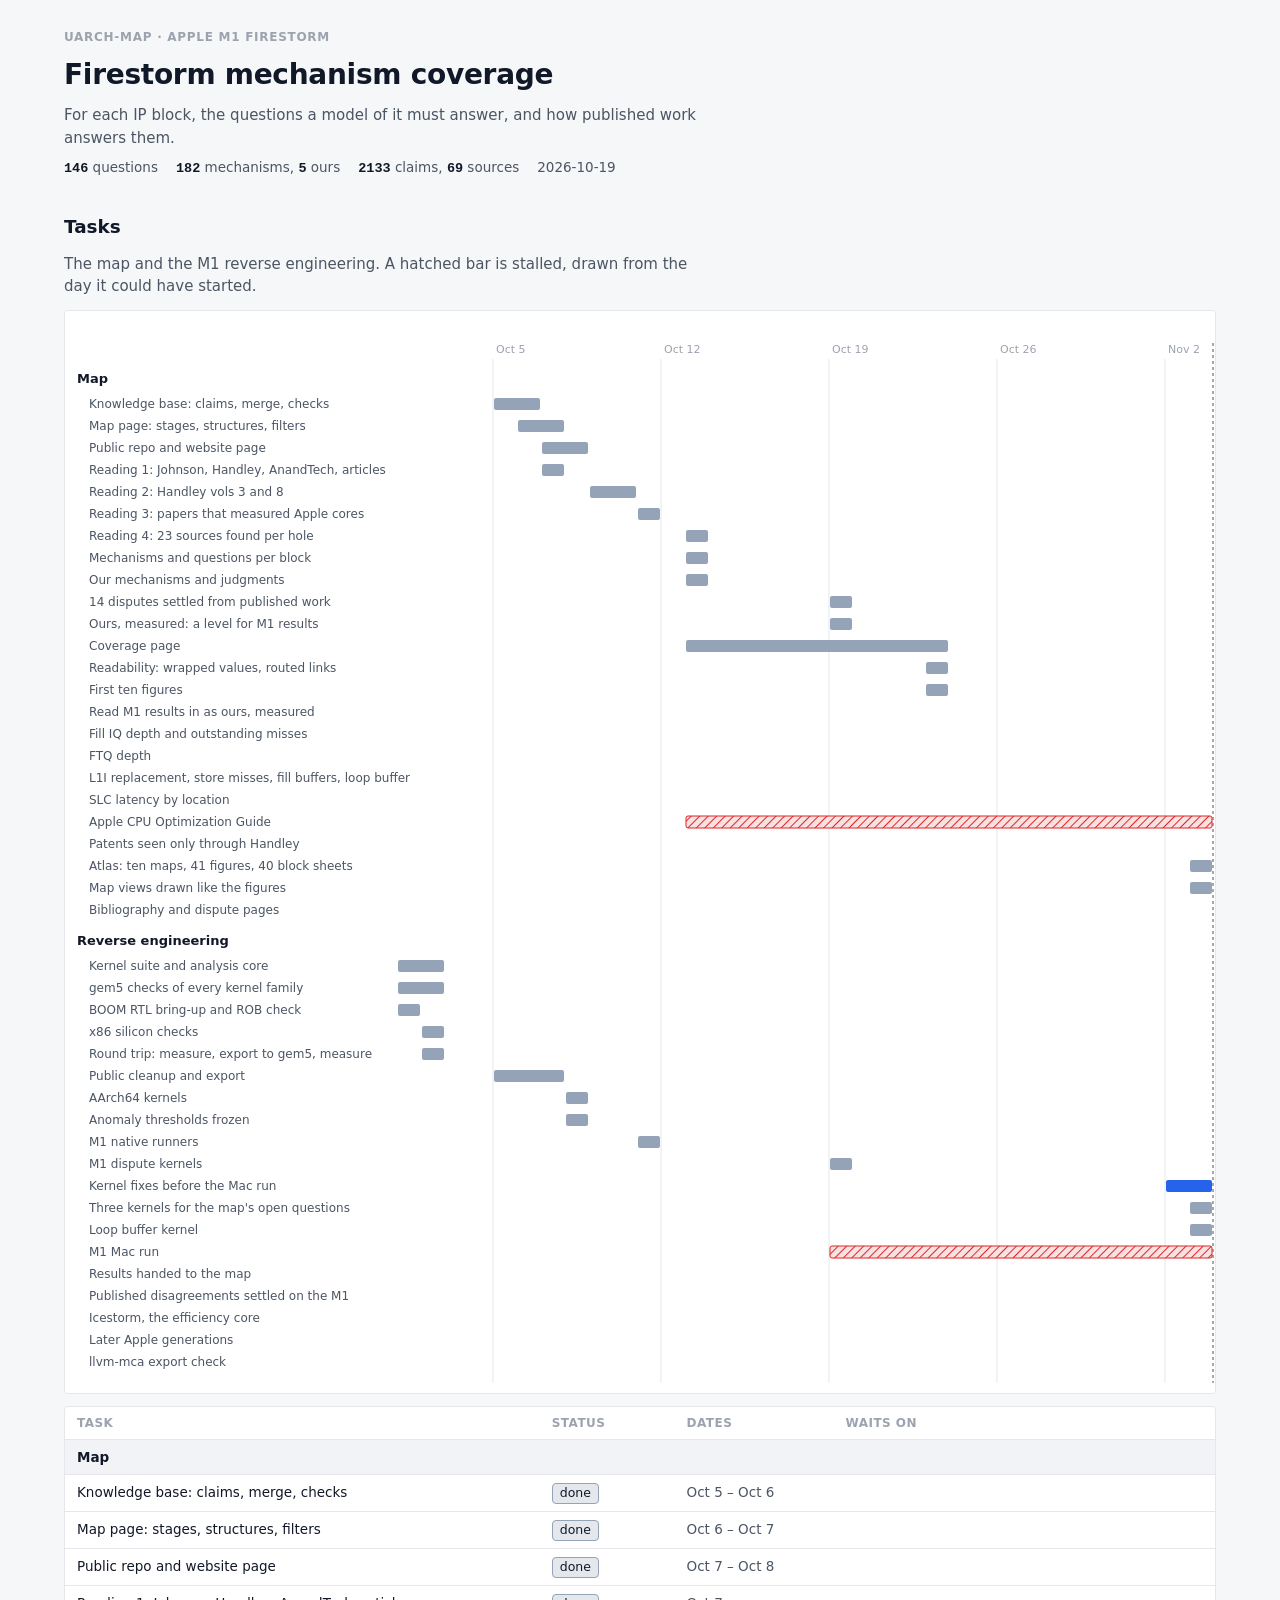
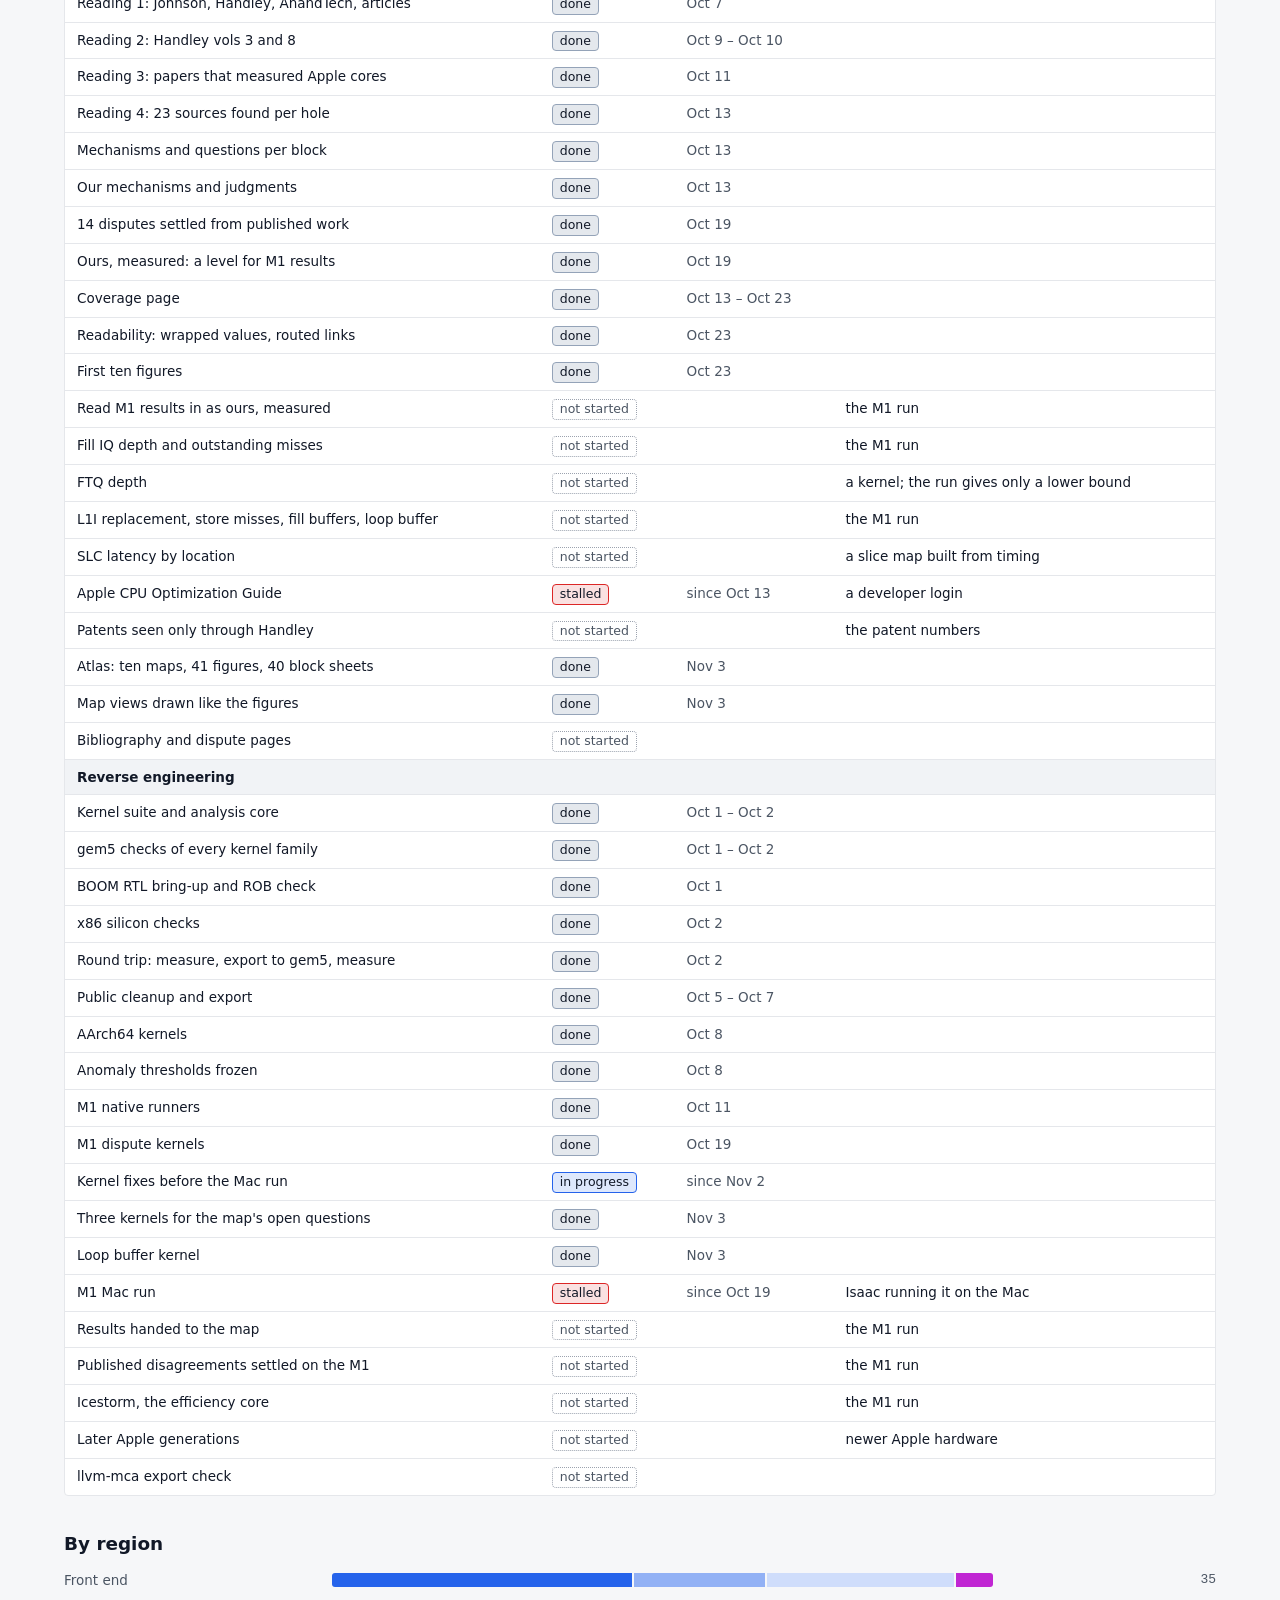
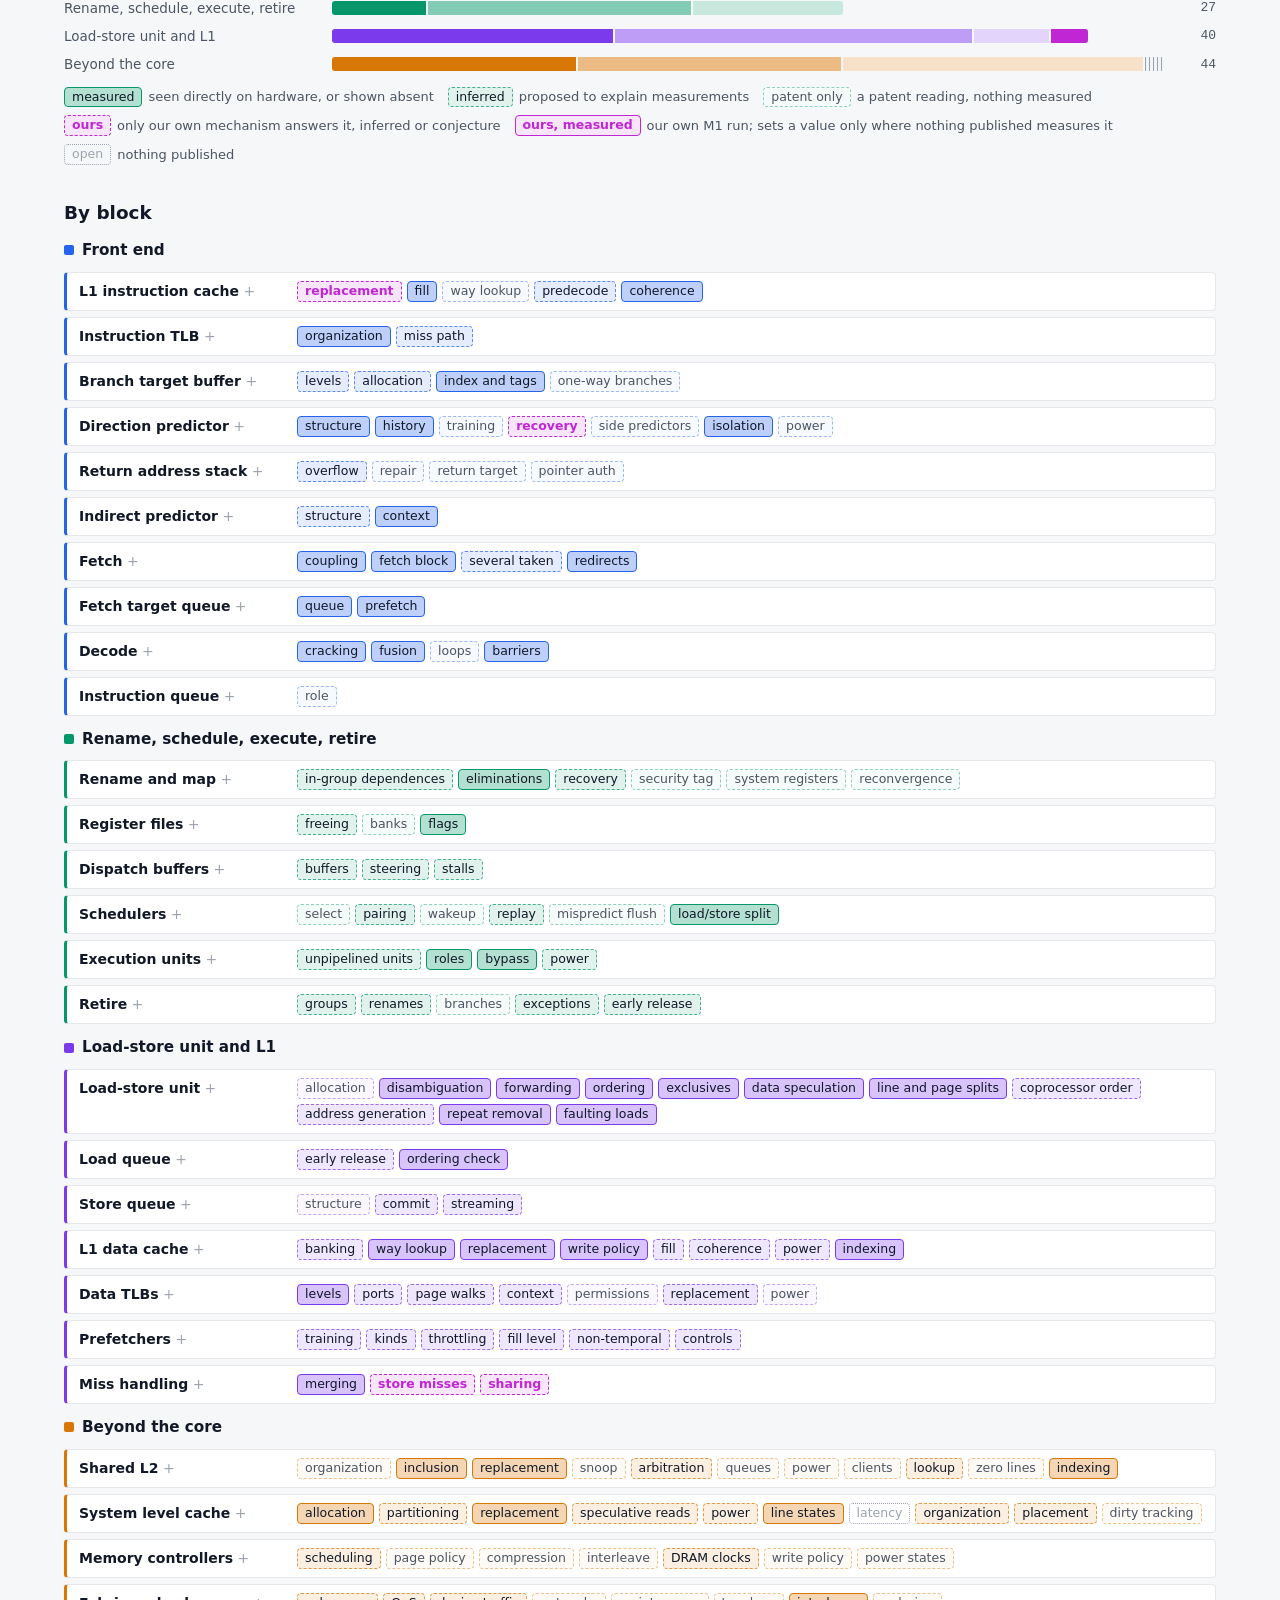
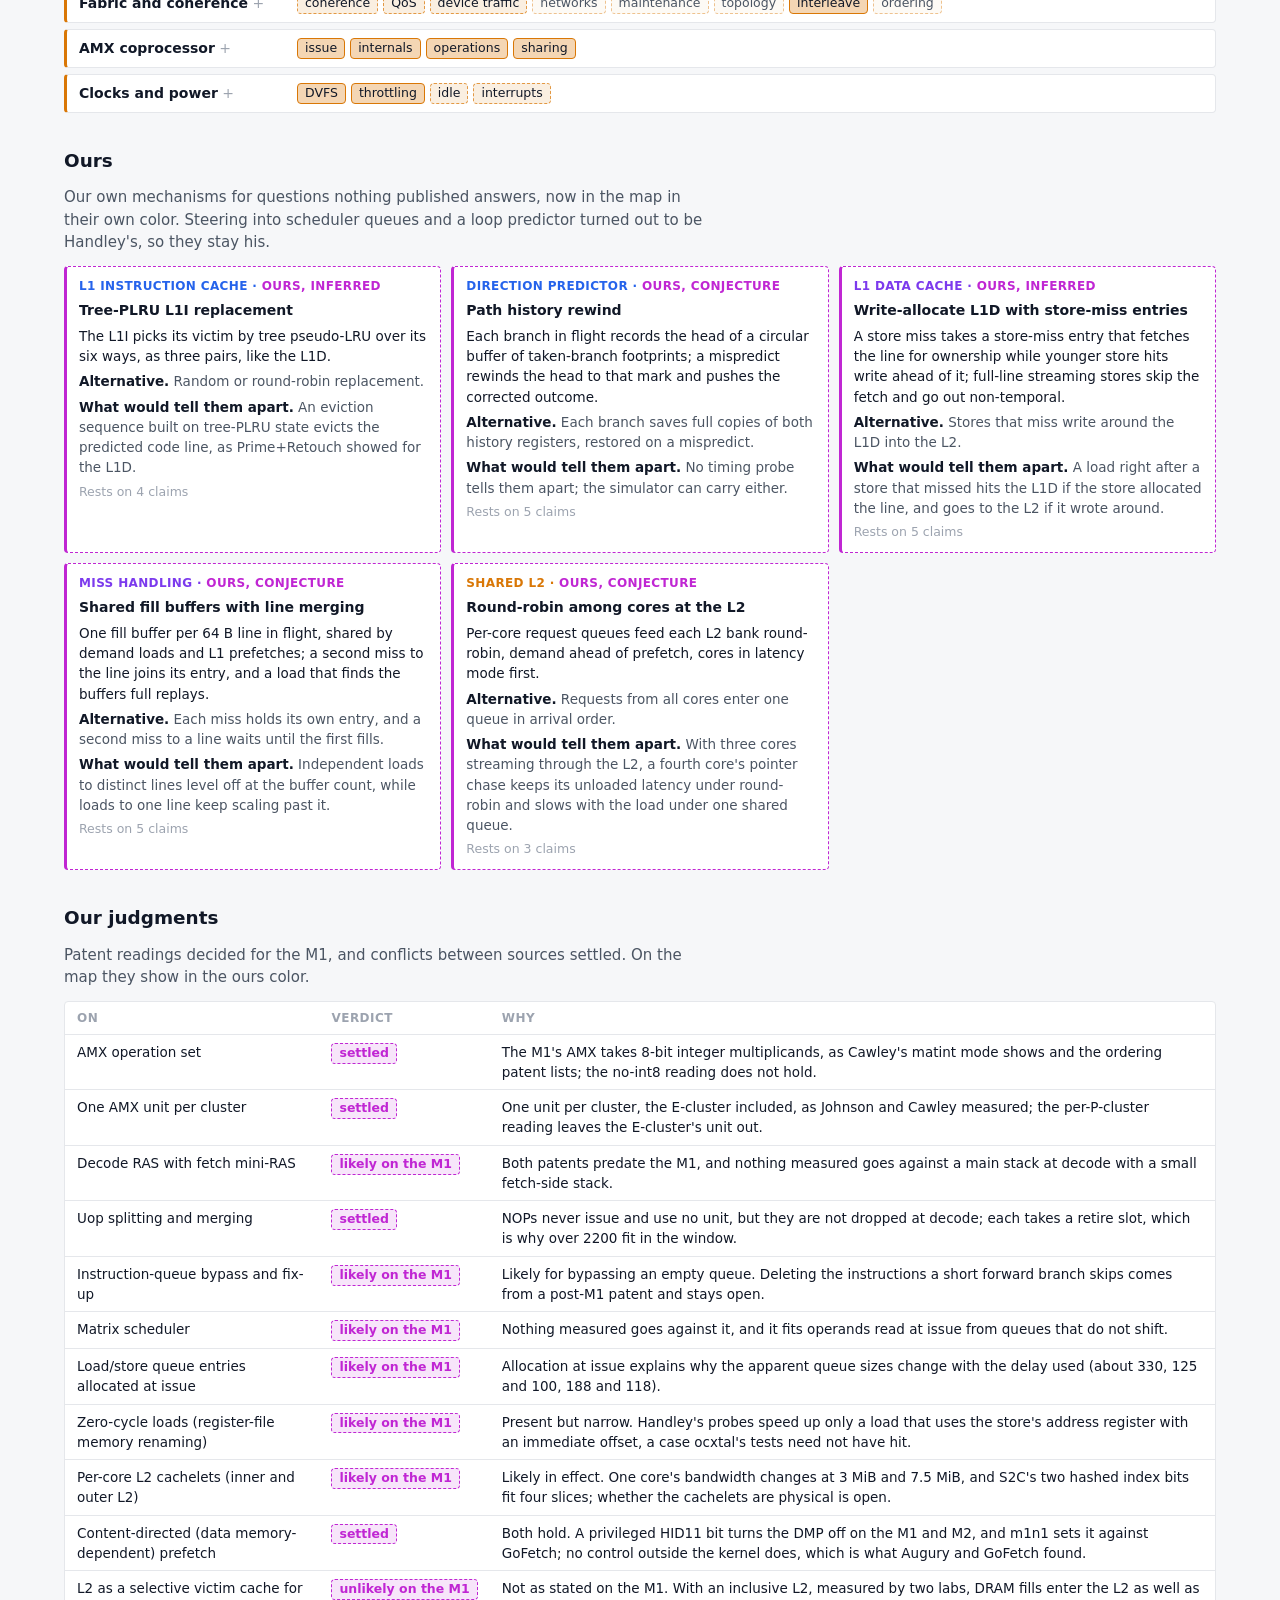
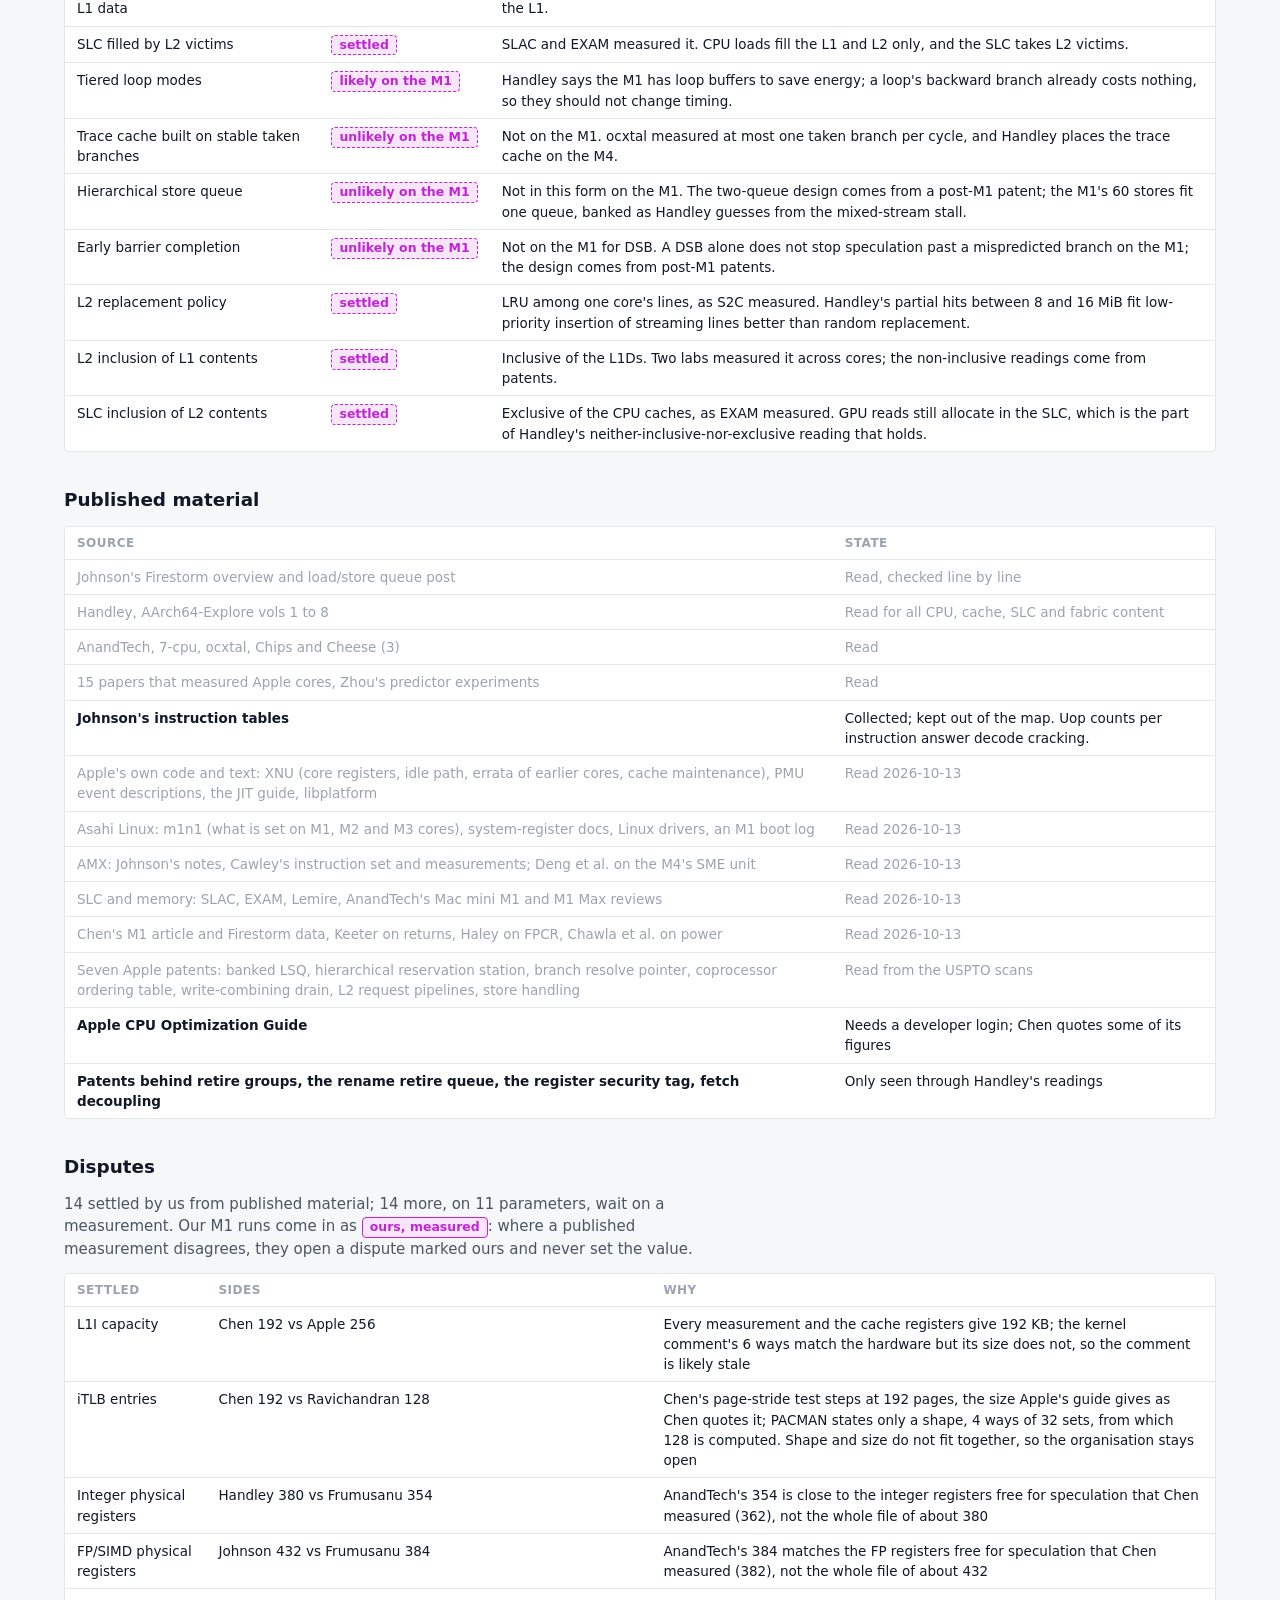
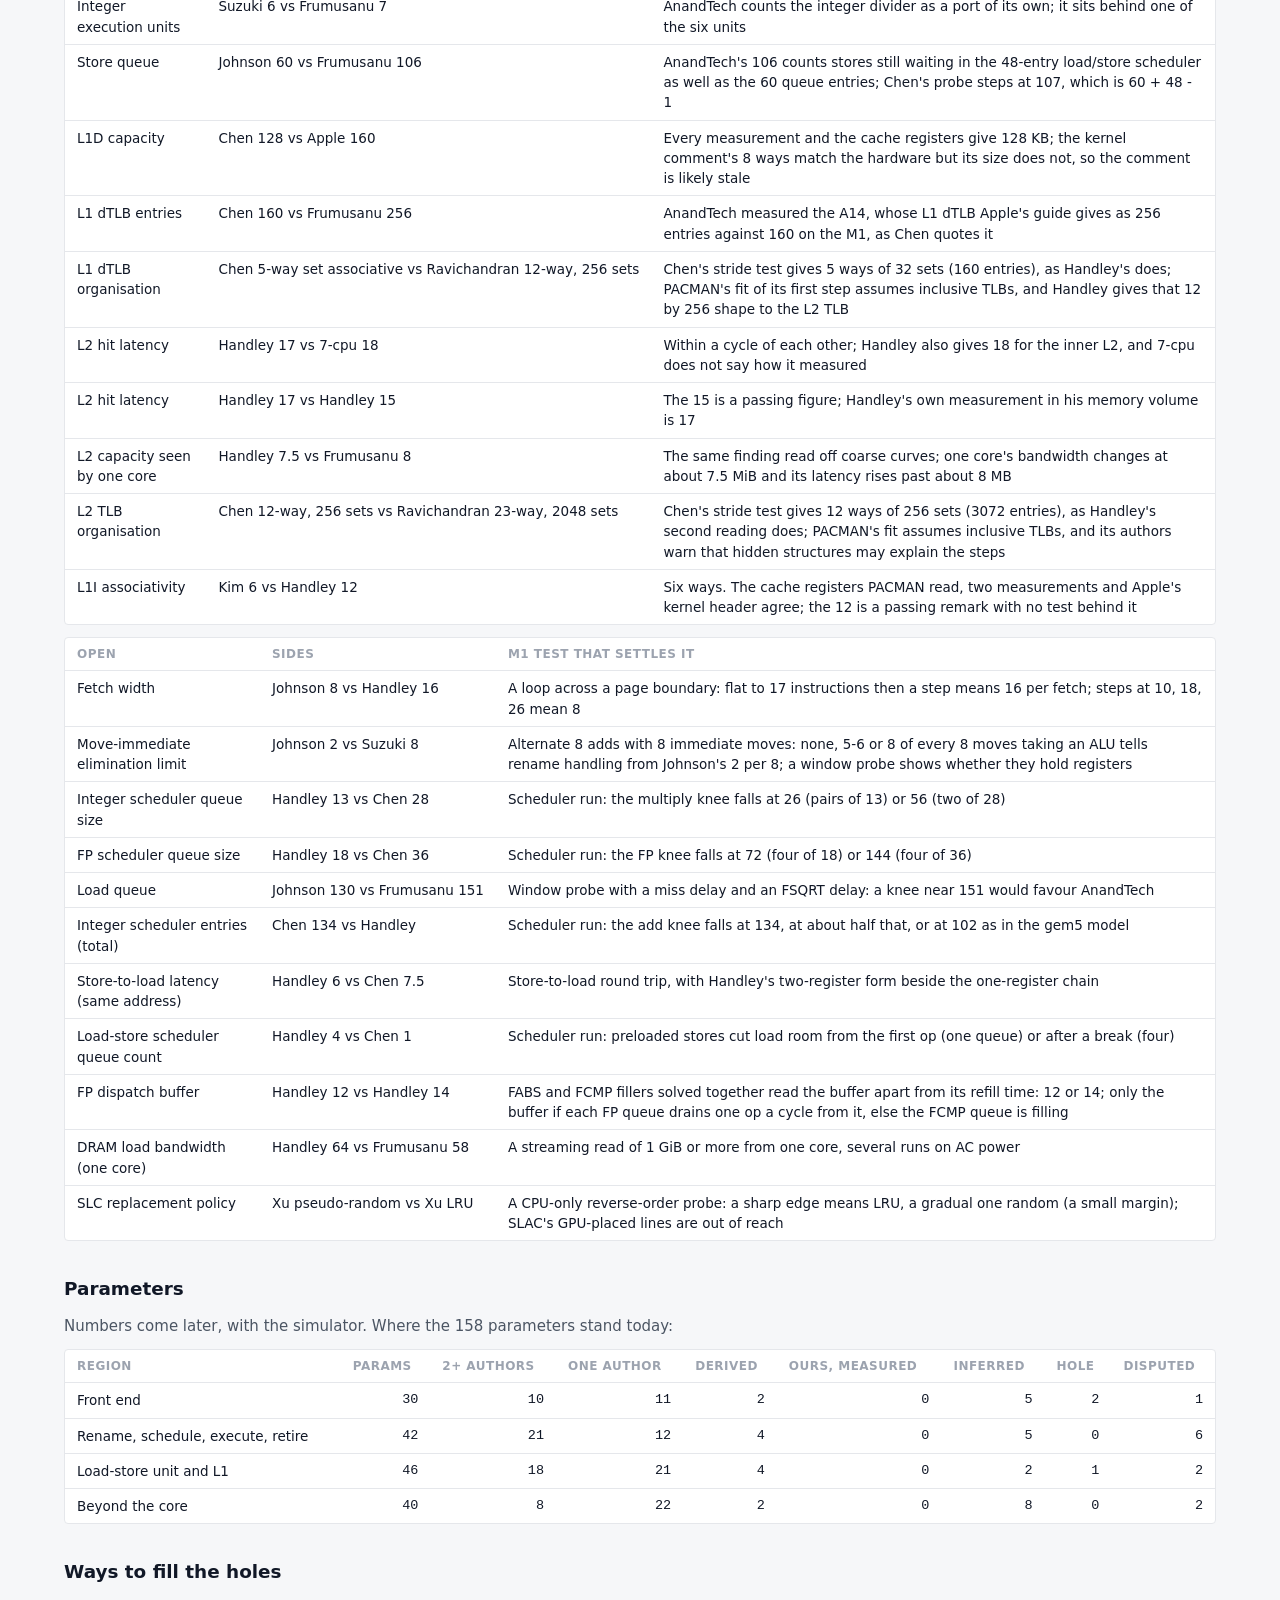
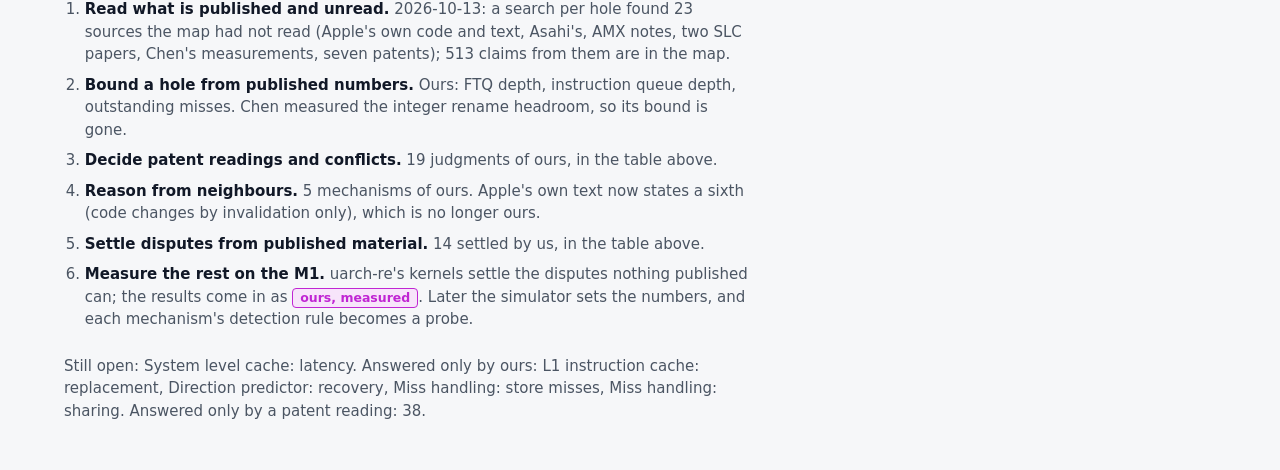
==== commit c99f18e4: "Update the Firestorm map: views drawn like the figures" ====
--- a/public/uarch-map/coverage-7a2030/index.html
+++ b/public/uarch-map/coverage-7a2030/index.html
@@ -165,10 +165,10 @@
     <section>
     <h2>Tasks</h2>
     <p>The map and the M1 reverse engineering. A hatched bar is stalled, drawn from the day it could have started.</p>
-    <div class="tbl card w-wrap"><svg class="w-chart" viewBox="0 -14 1216 1040" width="1216" height="1040" role="img" aria-label="Tasks over time"><defs><pattern id="w-hatch" width="6" height="6" patternUnits="userSpaceOnUse" patternTransform="rotate(45)"><rect class="w-hatch-bg" width="6" height="6"/><line class="w-hatch-ln" x1="0" y1="0" x2="0" y2="6"/></pattern></defs><line class="w-grid" x1="416" y1="24" x2="416" y2="1026"/><text class="w-tick" x="419" y="18">Oct 5</text><line class="w-grid" x1="584" y1="24" x2="584" y2="1026"/><text class="w-tick" x="587" y="18">Oct 12</text><line class="w-grid" x1="752" y1="24" x2="752" y2="1026"/><text class="w-tick" x="755" y="18">Oct 19</text><line class="w-grid" x1="920" y1="24" x2="920" y2="1026"/><text class="w-tick" x="923" y="18">Oct 26</text><line class="w-grid" x1="1088" y1="24" x2="1088" y2="1026"/><text class="w-tick" x="1091" y="18">Nov 2</text><line class="w-asof" x1="1136" y1="8" x2="1136" y2="1026"/><text class="w-tick w-asof-t" x="1140" y="6">Nov 3</text><text class="w-track" x="0" y="48">Map</text><text class="w-label" x="12" y="73">Knowledge base: claims, merge, checks</text><rect class="w-done" x="417" y="63" width="46" height="12" rx="2"/><text class="w-label" x="12" y="95">Map page: stages, structures, filters</text><rect class="w-done" x="441" y="85" width="46" height="12" rx="2"/><text class="w-label" x="12" y="117">Public repo and website page</text><rect class="w-done" x="465" y="107" width="46" height="12" rx="2"/><text class="w-label" x="12" y="139">Reading 1: Johnson, Handley, AnandTech, articles</text><rect class="w-done" x="465" y="129" width="22" height="12" rx="2"/><text class="w-label" x="12" y="161">Reading 2: Handley vols 3 and 8</text><rect class="w-done" x="513" y="151" width="46" height="12" rx="2"/><text class="w-label" x="12" y="183">Reading 3: papers that measured Apple cores</text><rect class="w-done" x="561" y="173" width="22" height="12" rx="2"/><text class="w-label" x="12" y="205">Reading 4: 23 sources found per hole</text><rect class="w-done" x="609" y="195" width="22" height="12" rx="2"/><text class="w-label" x="12" y="227">Mechanisms and questions per block</text><rect class="w-done" x="609" y="217" width="22" height="12" rx="2"/><text class="w-label" x="12" y="249">Our mechanisms and judgments</text><rect class="w-done" x="609" y="239" width="22" height="12" rx="2"/><text class="w-label" x="12" y="271">14 disputes settled from published work</text><rect class="w-done" x="753" y="261" width="22" height="12" rx="2"/><text class="w-label" x="12" y="293">Ours, measured: a level for M1 results</text><rect class="w-done" x="753" y="283" width="22" height="12" rx="2"/><text class="w-label" x="12" y="315">Coverage page</text><rect class="w-done" x="609" y="305" width="262" height="12" rx="2"/><text class="w-label" x="12" y="337">Readability: wrapped values, routed links</text><rect class="w-done" x="849" y="327" width="22" height="12" rx="2"/><text class="w-label" x="12" y="359">First ten figures</text><rect class="w-done" x="849" y="349" width="22" height="12" rx="2"/><text class="w-label" x="12" y="381">Read M1 results in as ours, measured</text><path class="w-todo w-mark-todo" d="M1148.0 372.0 L1153.0 377.0 L1148.0 382.0 L1143.0 377.0 Z"/><text class="w-label" x="12" y="403">Fill IQ depth and outstanding misses</text><path class="w-todo w-mark-todo" d="M1148.0 394.0 L1153.0 399.0 L1148.0 404.0 L1143.0 399.0 Z"/><text class="w-label" x="12" y="425">FTQ depth</text><path class="w-todo w-mark-todo" d="M1148.0 416.0 L1153.0 421.0 L1148.0 426.0 L1143.0 421.0 Z"/><text class="w-label" x="12" y="447">L1I replacement, store misses, fill buffers, loop buffer</text><path class="w-todo w-mark-todo" d="M1148.0 438.0 L1153.0 443.0 L1148.0 448.0 L1143.0 443.0 Z"/><text class="w-label" x="12" y="469">SLC latency by location</text><path class="w-todo w-mark-todo" d="M1148.0 460.0 L1153.0 465.0 L1148.0 470.0 L1143.0 465.0 Z"/><text class="w-label" x="12" y="491">Apple CPU Optimization Guide</text><rect class="w-stalled" x="609" y="481" width="526" height="12" rx="2"/><text class="w-label" x="12" y="513">Patents seen only through Handley</text><path class="w-todo w-mark-todo" d="M1148.0 504.0 L1153.0 509.0 L1148.0 514.0 L1143.0 509.0 Z"/><text class="w-label" x="12" y="535">Atlas: ten maps, 41 figures, 40 block sheets</text><rect class="w-done" x="1113" y="525" width="22" height="12" rx="2"/><text class="w-label" x="12" y="557">Bibliography and dispute pages</text><path class="w-todo w-mark-todo" d="M1148.0 548.0 L1153.0 553.0 L1148.0 558.0 L1143.0 553.0 Z"/><text class="w-track" x="0" y="588">Reverse engineering</text><text class="w-label" x="12" y="613">Kernel suite and analysis core</text><rect class="w-done" x="321" y="603" width="46" height="12" rx="2"/><text class="w-label" x="12" y="635">gem5 checks of every kernel family</text><rect class="w-done" x="321" y="625" width="46" height="12" rx="2"/><text class="w-label" x="12" y="657">BOOM RTL bring-up and ROB check</text><rect class="w-done" x="321" y="647" width="22" height="12" rx="2"/><text class="w-label" x="12" y="679">x86 silicon checks</text><rect class="w-done" x="345" y="669" width="22" height="12" rx="2"/><text class="w-label" x="12" y="701">Round trip: measure, export to gem5, measure</text><rect class="w-done" x="345" y="691" width="22" height="12" rx="2"/><text class="w-label" x="12" y="723">Public cleanup and export</text><rect class="w-done" x="417" y="713" width="70" height="12" rx="2"/><text class="w-label" x="12" y="745">AArch64 kernels</text><rect class="w-done" x="489" y="735" width="22" height="12" rx="2"/><text class="w-label" x="12" y="767">Anomaly thresholds frozen</text><rect class="w-done" x="489" y="757" width="22" height="12" rx="2"/><text class="w-label" x="12" y="789">M1 native runners</text><rect class="w-done" x="561" y="779" width="22" height="12" rx="2"/><text class="w-label" x="12" y="811">M1 dispute kernels</text><rect class="w-done" x="753" y="801" width="22" height="12" rx="2"/><text class="w-label" x="12" y="833">Kernel fixes before the Mac run</text><rect class="w-progress" x="1089" y="823" width="46" height="12" rx="2"/><text class="w-label" x="12" y="855">Three kernels for the map&#x27;s open questions</text><rect class="w-done" x="1113" y="845" width="22" height="12" rx="2"/><text class="w-label" x="12" y="877">Loop buffer kernel</text><rect class="w-done" x="1113" y="867" width="22" height="12" rx="2"/><text class="w-label" x="12" y="899">M1 Mac run</text><rect class="w-stalled" x="753" y="889" width="382" height="12" rx="2"/><text class="w-label" x="12" y="921">Results handed to the map</text><path class="w-todo w-mark-todo" d="M1148.0 912.0 L1153.0 917.0 L1148.0 922.0 L1143.0 917.0 Z"/><text class="w-label" x="12" y="943">Published disagreements settled on the M1</text><path class="w-todo w-mark-todo" d="M1148.0 934.0 L1153.0 939.0 L1148.0 944.0 L1143.0 939.0 Z"/><text class="w-label" x="12" y="965">Icestorm, the efficiency core</text><path class="w-todo w-mark-todo" d="M1148.0 956.0 L1153.0 961.0 L1148.0 966.0 L1143.0 961.0 Z"/><text class="w-label" x="12" y="987">Later Apple generations</text><path class="w-todo w-mark-todo" d="M1148.0 978.0 L1153.0 983.0 L1148.0 988.0 L1143.0 983.0 Z"/><text class="w-label" x="12" y="1009">llvm-mca export check</text><path class="w-todo w-mark-todo" d="M1148.0 1000.0 L1153.0 1005.0 L1148.0 1010.0 L1143.0 1005.0 Z"/></svg></div>
+    <div class="tbl card w-wrap"><svg class="w-chart" viewBox="0 -14 1216 1062" width="1216" height="1062" role="img" aria-label="Tasks over time"><defs><pattern id="w-hatch" width="6" height="6" patternUnits="userSpaceOnUse" patternTransform="rotate(45)"><rect class="w-hatch-bg" width="6" height="6"/><line class="w-hatch-ln" x1="0" y1="0" x2="0" y2="6"/></pattern></defs><line class="w-grid" x1="416" y1="24" x2="416" y2="1048"/><text class="w-tick" x="419" y="18">Oct 5</text><line class="w-grid" x1="584" y1="24" x2="584" y2="1048"/><text class="w-tick" x="587" y="18">Oct 12</text><line class="w-grid" x1="752" y1="24" x2="752" y2="1048"/><text class="w-tick" x="755" y="18">Oct 19</text><line class="w-grid" x1="920" y1="24" x2="920" y2="1048"/><text class="w-tick" x="923" y="18">Oct 26</text><line class="w-grid" x1="1088" y1="24" x2="1088" y2="1048"/><text class="w-tick" x="1091" y="18">Nov 2</text><line class="w-asof" x1="1136" y1="8" x2="1136" y2="1048"/><text class="w-tick w-asof-t" x="1140" y="6">Nov 3</text><text class="w-track" x="0" y="48">Map</text><text class="w-label" x="12" y="73">Knowledge base: claims, merge, checks</text><rect class="w-done" x="417" y="63" width="46" height="12" rx="2"/><text class="w-label" x="12" y="95">Map page: stages, structures, filters</text><rect class="w-done" x="441" y="85" width="46" height="12" rx="2"/><text class="w-label" x="12" y="117">Public repo and website page</text><rect class="w-done" x="465" y="107" width="46" height="12" rx="2"/><text class="w-label" x="12" y="139">Reading 1: Johnson, Handley, AnandTech, articles</text><rect class="w-done" x="465" y="129" width="22" height="12" rx="2"/><text class="w-label" x="12" y="161">Reading 2: Handley vols 3 and 8</text><rect class="w-done" x="513" y="151" width="46" height="12" rx="2"/><text class="w-label" x="12" y="183">Reading 3: papers that measured Apple cores</text><rect class="w-done" x="561" y="173" width="22" height="12" rx="2"/><text class="w-label" x="12" y="205">Reading 4: 23 sources found per hole</text><rect class="w-done" x="609" y="195" width="22" height="12" rx="2"/><text class="w-label" x="12" y="227">Mechanisms and questions per block</text><rect class="w-done" x="609" y="217" width="22" height="12" rx="2"/><text class="w-label" x="12" y="249">Our mechanisms and judgments</text><rect class="w-done" x="609" y="239" width="22" height="12" rx="2"/><text class="w-label" x="12" y="271">14 disputes settled from published work</text><rect class="w-done" x="753" y="261" width="22" height="12" rx="2"/><text class="w-label" x="12" y="293">Ours, measured: a level for M1 results</text><rect class="w-done" x="753" y="283" width="22" height="12" rx="2"/><text class="w-label" x="12" y="315">Coverage page</text><rect class="w-done" x="609" y="305" width="262" height="12" rx="2"/><text class="w-label" x="12" y="337">Readability: wrapped values, routed links</text><rect class="w-done" x="849" y="327" width="22" height="12" rx="2"/><text class="w-label" x="12" y="359">First ten figures</text><rect class="w-done" x="849" y="349" width="22" height="12" rx="2"/><text class="w-label" x="12" y="381">Read M1 results in as ours, measured</text><path class="w-todo w-mark-todo" d="M1148.0 372.0 L1153.0 377.0 L1148.0 382.0 L1143.0 377.0 Z"/><text class="w-label" x="12" y="403">Fill IQ depth and outstanding misses</text><path class="w-todo w-mark-todo" d="M1148.0 394.0 L1153.0 399.0 L1148.0 404.0 L1143.0 399.0 Z"/><text class="w-label" x="12" y="425">FTQ depth</text><path class="w-todo w-mark-todo" d="M1148.0 416.0 L1153.0 421.0 L1148.0 426.0 L1143.0 421.0 Z"/><text class="w-label" x="12" y="447">L1I replacement, store misses, fill buffers, loop buffer</text><path class="w-todo w-mark-todo" d="M1148.0 438.0 L1153.0 443.0 L1148.0 448.0 L1143.0 443.0 Z"/><text class="w-label" x="12" y="469">SLC latency by location</text><path class="w-todo w-mark-todo" d="M1148.0 460.0 L1153.0 465.0 L1148.0 470.0 L1143.0 465.0 Z"/><text class="w-label" x="12" y="491">Apple CPU Optimization Guide</text><rect class="w-stalled" x="609" y="481" width="526" height="12" rx="2"/><text class="w-label" x="12" y="513">Patents seen only through Handley</text><path class="w-todo w-mark-todo" d="M1148.0 504.0 L1153.0 509.0 L1148.0 514.0 L1143.0 509.0 Z"/><text class="w-label" x="12" y="535">Atlas: ten maps, 41 figures, 40 block sheets</text><rect class="w-done" x="1113" y="525" width="22" height="12" rx="2"/><text class="w-label" x="12" y="557">Map views drawn like the figures</text><rect class="w-done" x="1113" y="547" width="22" height="12" rx="2"/><text class="w-label" x="12" y="579">Bibliography and dispute pages</text><path class="w-todo w-mark-todo" d="M1148.0 570.0 L1153.0 575.0 L1148.0 580.0 L1143.0 575.0 Z"/><text class="w-track" x="0" y="610">Reverse engineering</text><text class="w-label" x="12" y="635">Kernel suite and analysis core</text><rect class="w-done" x="321" y="625" width="46" height="12" rx="2"/><text class="w-label" x="12" y="657">gem5 checks of every kernel family</text><rect class="w-done" x="321" y="647" width="46" height="12" rx="2"/><text class="w-label" x="12" y="679">BOOM RTL bring-up and ROB check</text><rect class="w-done" x="321" y="669" width="22" height="12" rx="2"/><text class="w-label" x="12" y="701">x86 silicon checks</text><rect class="w-done" x="345" y="691" width="22" height="12" rx="2"/><text class="w-label" x="12" y="723">Round trip: measure, export to gem5, measure</text><rect class="w-done" x="345" y="713" width="22" height="12" rx="2"/><text class="w-label" x="12" y="745">Public cleanup and export</text><rect class="w-done" x="417" y="735" width="70" height="12" rx="2"/><text class="w-label" x="12" y="767">AArch64 kernels</text><rect class="w-done" x="489" y="757" width="22" height="12" rx="2"/><text class="w-label" x="12" y="789">Anomaly thresholds frozen</text><rect class="w-done" x="489" y="779" width="22" height="12" rx="2"/><text class="w-label" x="12" y="811">M1 native runners</text><rect class="w-done" x="561" y="801" width="22" height="12" rx="2"/><text class="w-label" x="12" y="833">M1 dispute kernels</text><rect class="w-done" x="753" y="823" width="22" height="12" rx="2"/><text class="w-label" x="12" y="855">Kernel fixes before the Mac run</text><rect class="w-progress" x="1089" y="845" width="46" height="12" rx="2"/><text class="w-label" x="12" y="877">Three kernels for the map&#x27;s open questions</text><rect class="w-done" x="1113" y="867" width="22" height="12" rx="2"/><text class="w-label" x="12" y="899">Loop buffer kernel</text><rect class="w-done" x="1113" y="889" width="22" height="12" rx="2"/><text class="w-label" x="12" y="921">M1 Mac run</text><rect class="w-stalled" x="753" y="911" width="382" height="12" rx="2"/><text class="w-label" x="12" y="943">Results handed to the map</text><path class="w-todo w-mark-todo" d="M1148.0 934.0 L1153.0 939.0 L1148.0 944.0 L1143.0 939.0 Z"/><text class="w-label" x="12" y="965">Published disagreements settled on the M1</text><path class="w-todo w-mark-todo" d="M1148.0 956.0 L1153.0 961.0 L1148.0 966.0 L1143.0 961.0 Z"/><text class="w-label" x="12" y="987">Icestorm, the efficiency core</text><path class="w-todo w-mark-todo" d="M1148.0 978.0 L1153.0 983.0 L1148.0 988.0 L1143.0 983.0 Z"/><text class="w-label" x="12" y="1009">Later Apple generations</text><path class="w-todo w-mark-todo" d="M1148.0 1000.0 L1153.0 1005.0 L1148.0 1010.0 L1143.0 1005.0 Z"/><text class="w-label" x="12" y="1031">llvm-mca export check</text><path class="w-todo w-mark-todo" d="M1148.0 1022.0 L1153.0 1027.0 L1148.0 1032.0 L1143.0 1027.0 Z"/></svg></div>
     <div class="tbl card"><table>
       <thead><tr><th>Task</th><th>Status</th><th>Dates</th><th>Waits on</th></tr></thead>
-      <tbody><tr class="w-grp"><td colspan="4">Map</td></tr><tr><td>Knowledge base: claims, merge, checks</td><td><span class="st w-st-done">done</span></td><td class="w-when">Oct 5 – Oct 6</td><td></td></tr><tr><td>Map page: stages, structures, filters</td><td><span class="st w-st-done">done</span></td><td class="w-when">Oct 6 – Oct 7</td><td></td></tr><tr><td>Public repo and website page</td><td><span class="st w-st-done">done</span></td><td class="w-when">Oct 7 – Oct 8</td><td></td></tr><tr><td>Reading 1: Johnson, Handley, AnandTech, articles</td><td><span class="st w-st-done">done</span></td><td class="w-when">Oct 7</td><td></td></tr><tr><td>Reading 2: Handley vols 3 and 8</td><td><span class="st w-st-done">done</span></td><td class="w-when">Oct 9 – Oct 10</td><td></td></tr><tr><td>Reading 3: papers that measured Apple cores</td><td><span class="st w-st-done">done</span></td><td class="w-when">Oct 11</td><td></td></tr><tr><td>Reading 4: 23 sources found per hole</td><td><span class="st w-st-done">done</span></td><td class="w-when">Oct 13</td><td></td></tr><tr><td>Mechanisms and questions per block</td><td><span class="st w-st-done">done</span></td><td class="w-when">Oct 13</td><td></td></tr><tr><td>Our mechanisms and judgments</td><td><span class="st w-st-done">done</span></td><td class="w-when">Oct 13</td><td></td></tr><tr><td>14 disputes settled from published work</td><td><span class="st w-st-done">done</span></td><td class="w-when">Oct 19</td><td></td></tr><tr><td>Ours, measured: a level for M1 results</td><td><span class="st w-st-done">done</span></td><td class="w-when">Oct 19</td><td></td></tr><tr><td>Coverage page</td><td><span class="st w-st-done">done</span></td><td class="w-when">Oct 13 – Oct 23</td><td></td></tr><tr><td>Readability: wrapped values, routed links</td><td><span class="st w-st-done">done</span></td><td class="w-when">Oct 23</td><td></td></tr><tr><td>First ten figures</td><td><span class="st w-st-done">done</span></td><td class="w-when">Oct 23</td><td></td></tr><tr><td>Read M1 results in as ours, measured</td><td><span class="st w-st-todo">not started</span></td><td class="w-when"></td><td>the M1 run</td></tr><tr><td>Fill IQ depth and outstanding misses</td><td><span class="st w-st-todo">not started</span></td><td class="w-when"></td><td>the M1 run</td></tr><tr><td>FTQ depth</td><td><span class="st w-st-todo">not started</span></td><td class="w-when"></td><td>a kernel; the run gives only a lower bound</td></tr><tr><td>L1I replacement, store misses, fill buffers, loop buffer</td><td><span class="st w-st-todo">not started</span></td><td class="w-when"></td><td>the M1 run</td></tr><tr><td>SLC latency by location</td><td><span class="st w-st-todo">not started</span></td><td class="w-when"></td><td>a slice map built from timing</td></tr><tr><td>Apple CPU Optimization Guide</td><td><span class="st w-st-stalled">stalled</span></td><td class="w-when">since Oct 13</td><td>a developer login</td></tr><tr><td>Patents seen only through Handley</td><td><span class="st w-st-todo">not started</span></td><td class="w-when"></td><td>the patent numbers</td></tr><tr><td>Atlas: ten maps, 41 figures, 40 block sheets</td><td><span class="st w-st-done">done</span></td><td class="w-when">Nov 3</td><td></td></tr><tr><td>Bibliography and dispute pages</td><td><span class="st w-st-todo">not started</span></td><td class="w-when"></td><td></td></tr><tr class="w-grp"><td colspan="4">Reverse engineering</td></tr><tr><td>Kernel suite and analysis core</td><td><span class="st w-st-done">done</span></td><td class="w-when">Oct 1 – Oct 2</td><td></td></tr><tr><td>gem5 checks of every kernel family</td><td><span class="st w-st-done">done</span></td><td class="w-when">Oct 1 – Oct 2</td><td></td></tr><tr><td>BOOM RTL bring-up and ROB check</td><td><span class="st w-st-done">done</span></td><td class="w-when">Oct 1</td><td></td></tr><tr><td>x86 silicon checks</td><td><span class="st w-st-done">done</span></td><td class="w-when">Oct 2</td><td></td></tr><tr><td>Round trip: measure, export to gem5, measure</td><td><span class="st w-st-done">done</span></td><td class="w-when">Oct 2</td><td></td></tr><tr><td>Public cleanup and export</td><td><span class="st w-st-done">done</span></td><td class="w-when">Oct 5 – Oct 7</td><td></td></tr><tr><td>AArch64 kernels</td><td><span class="st w-st-done">done</span></td><td class="w-when">Oct 8</td><td></td></tr><tr><td>Anomaly thresholds frozen</td><td><span class="st w-st-done">done</span></td><td class="w-when">Oct 8</td><td></td></tr><tr><td>M1 native runners</td><td><span class="st w-st-done">done</span></td><td class="w-when">Oct 11</td><td></td></tr><tr><td>M1 dispute kernels</td><td><span class="st w-st-done">done</span></td><td class="w-when">Oct 19</td><td></td></tr><tr><td>Kernel fixes before the Mac run</td><td><span class="st w-st-progress">in progress</span></td><td class="w-when">since Nov 2</td><td></td></tr><tr><td>Three kernels for the map&#x27;s open questions</td><td><span class="st w-st-done">done</span></td><td class="w-when">Nov 3</td><td></td></tr><tr><td>Loop buffer kernel</td><td><span class="st w-st-done">done</span></td><td class="w-when">Nov 3</td><td></td></tr><tr><td>M1 Mac run</td><td><span class="st w-st-stalled">stalled</span></td><td class="w-when">since Oct 19</td><td>Isaac running it on the Mac</td></tr><tr><td>Results handed to the map</td><td><span class="st w-st-todo">not started</span></td><td class="w-when"></td><td>the M1 run</td></tr><tr><td>Published disagreements settled on the M1</td><td><span class="st w-st-todo">not started</span></td><td class="w-when"></td><td>the M1 run</td></tr><tr><td>Icestorm, the efficiency core</td><td><span class="st w-st-todo">not started</span></td><td class="w-when"></td><td>the M1 run</td></tr><tr><td>Later Apple generations</td><td><span class="st w-st-todo">not started</span></td><td class="w-when"></td><td>newer Apple hardware</td></tr><tr><td>llvm-mca export check</td><td><span class="st w-st-todo">not started</span></td><td class="w-when"></td><td></td></tr></tbody>
+      <tbody><tr class="w-grp"><td colspan="4">Map</td></tr><tr><td>Knowledge base: claims, merge, checks</td><td><span class="st w-st-done">done</span></td><td class="w-when">Oct 5 – Oct 6</td><td></td></tr><tr><td>Map page: stages, structures, filters</td><td><span class="st w-st-done">done</span></td><td class="w-when">Oct 6 – Oct 7</td><td></td></tr><tr><td>Public repo and website page</td><td><span class="st w-st-done">done</span></td><td class="w-when">Oct 7 – Oct 8</td><td></td></tr><tr><td>Reading 1: Johnson, Handley, AnandTech, articles</td><td><span class="st w-st-done">done</span></td><td class="w-when">Oct 7</td><td></td></tr><tr><td>Reading 2: Handley vols 3 and 8</td><td><span class="st w-st-done">done</span></td><td class="w-when">Oct 9 – Oct 10</td><td></td></tr><tr><td>Reading 3: papers that measured Apple cores</td><td><span class="st w-st-done">done</span></td><td class="w-when">Oct 11</td><td></td></tr><tr><td>Reading 4: 23 sources found per hole</td><td><span class="st w-st-done">done</span></td><td class="w-when">Oct 13</td><td></td></tr><tr><td>Mechanisms and questions per block</td><td><span class="st w-st-done">done</span></td><td class="w-when">Oct 13</td><td></td></tr><tr><td>Our mechanisms and judgments</td><td><span class="st w-st-done">done</span></td><td class="w-when">Oct 13</td><td></td></tr><tr><td>14 disputes settled from published work</td><td><span class="st w-st-done">done</span></td><td class="w-when">Oct 19</td><td></td></tr><tr><td>Ours, measured: a level for M1 results</td><td><span class="st w-st-done">done</span></td><td class="w-when">Oct 19</td><td></td></tr><tr><td>Coverage page</td><td><span class="st w-st-done">done</span></td><td class="w-when">Oct 13 – Oct 23</td><td></td></tr><tr><td>Readability: wrapped values, routed links</td><td><span class="st w-st-done">done</span></td><td class="w-when">Oct 23</td><td></td></tr><tr><td>First ten figures</td><td><span class="st w-st-done">done</span></td><td class="w-when">Oct 23</td><td></td></tr><tr><td>Read M1 results in as ours, measured</td><td><span class="st w-st-todo">not started</span></td><td class="w-when"></td><td>the M1 run</td></tr><tr><td>Fill IQ depth and outstanding misses</td><td><span class="st w-st-todo">not started</span></td><td class="w-when"></td><td>the M1 run</td></tr><tr><td>FTQ depth</td><td><span class="st w-st-todo">not started</span></td><td class="w-when"></td><td>a kernel; the run gives only a lower bound</td></tr><tr><td>L1I replacement, store misses, fill buffers, loop buffer</td><td><span class="st w-st-todo">not started</span></td><td class="w-when"></td><td>the M1 run</td></tr><tr><td>SLC latency by location</td><td><span class="st w-st-todo">not started</span></td><td class="w-when"></td><td>a slice map built from timing</td></tr><tr><td>Apple CPU Optimization Guide</td><td><span class="st w-st-stalled">stalled</span></td><td class="w-when">since Oct 13</td><td>a developer login</td></tr><tr><td>Patents seen only through Handley</td><td><span class="st w-st-todo">not started</span></td><td class="w-when"></td><td>the patent numbers</td></tr><tr><td>Atlas: ten maps, 41 figures, 40 block sheets</td><td><span class="st w-st-done">done</span></td><td class="w-when">Nov 3</td><td></td></tr><tr><td>Map views drawn like the figures</td><td><span class="st w-st-done">done</span></td><td class="w-when">Nov 3</td><td></td></tr><tr><td>Bibliography and dispute pages</td><td><span class="st w-st-todo">not started</span></td><td class="w-when"></td><td></td></tr><tr class="w-grp"><td colspan="4">Reverse engineering</td></tr><tr><td>Kernel suite and analysis core</td><td><span class="st w-st-done">done</span></td><td class="w-when">Oct 1 – Oct 2</td><td></td></tr><tr><td>gem5 checks of every kernel family</td><td><span class="st w-st-done">done</span></td><td class="w-when">Oct 1 – Oct 2</td><td></td></tr><tr><td>BOOM RTL bring-up and ROB check</td><td><span class="st w-st-done">done</span></td><td class="w-when">Oct 1</td><td></td></tr><tr><td>x86 silicon checks</td><td><span class="st w-st-done">done</span></td><td class="w-when">Oct 2</td><td></td></tr><tr><td>Round trip: measure, export to gem5, measure</td><td><span class="st w-st-done">done</span></td><td class="w-when">Oct 2</td><td></td></tr><tr><td>Public cleanup and export</td><td><span class="st w-st-done">done</span></td><td class="w-when">Oct 5 – Oct 7</td><td></td></tr><tr><td>AArch64 kernels</td><td><span class="st w-st-done">done</span></td><td class="w-when">Oct 8</td><td></td></tr><tr><td>Anomaly thresholds frozen</td><td><span class="st w-st-done">done</span></td><td class="w-when">Oct 8</td><td></td></tr><tr><td>M1 native runners</td><td><span class="st w-st-done">done</span></td><td class="w-when">Oct 11</td><td></td></tr><tr><td>M1 dispute kernels</td><td><span class="st w-st-done">done</span></td><td class="w-when">Oct 19</td><td></td></tr><tr><td>Kernel fixes before the Mac run</td><td><span class="st w-st-progress">in progress</span></td><td class="w-when">since Nov 2</td><td></td></tr><tr><td>Three kernels for the map&#x27;s open questions</td><td><span class="st w-st-done">done</span></td><td class="w-when">Nov 3</td><td></td></tr><tr><td>Loop buffer kernel</td><td><span class="st w-st-done">done</span></td><td class="w-when">Nov 3</td><td></td></tr><tr><td>M1 Mac run</td><td><span class="st w-st-stalled">stalled</span></td><td class="w-when">since Oct 19</td><td>Isaac running it on the Mac</td></tr><tr><td>Results handed to the map</td><td><span class="st w-st-todo">not started</span></td><td class="w-when"></td><td>the M1 run</td></tr><tr><td>Published disagreements settled on the M1</td><td><span class="st w-st-todo">not started</span></td><td class="w-when"></td><td>the M1 run</td></tr><tr><td>Icestorm, the efficiency core</td><td><span class="st w-st-todo">not started</span></td><td class="w-when"></td><td>the M1 run</td></tr><tr><td>Later Apple generations</td><td><span class="st w-st-todo">not started</span></td><td class="w-when"></td><td>newer Apple hardware</td></tr><tr><td>llvm-mca export check</td><td><span class="st w-st-todo">not started</span></td><td class="w-when"></td><td></td></tr></tbody>
     </table></div>
   </section>
 
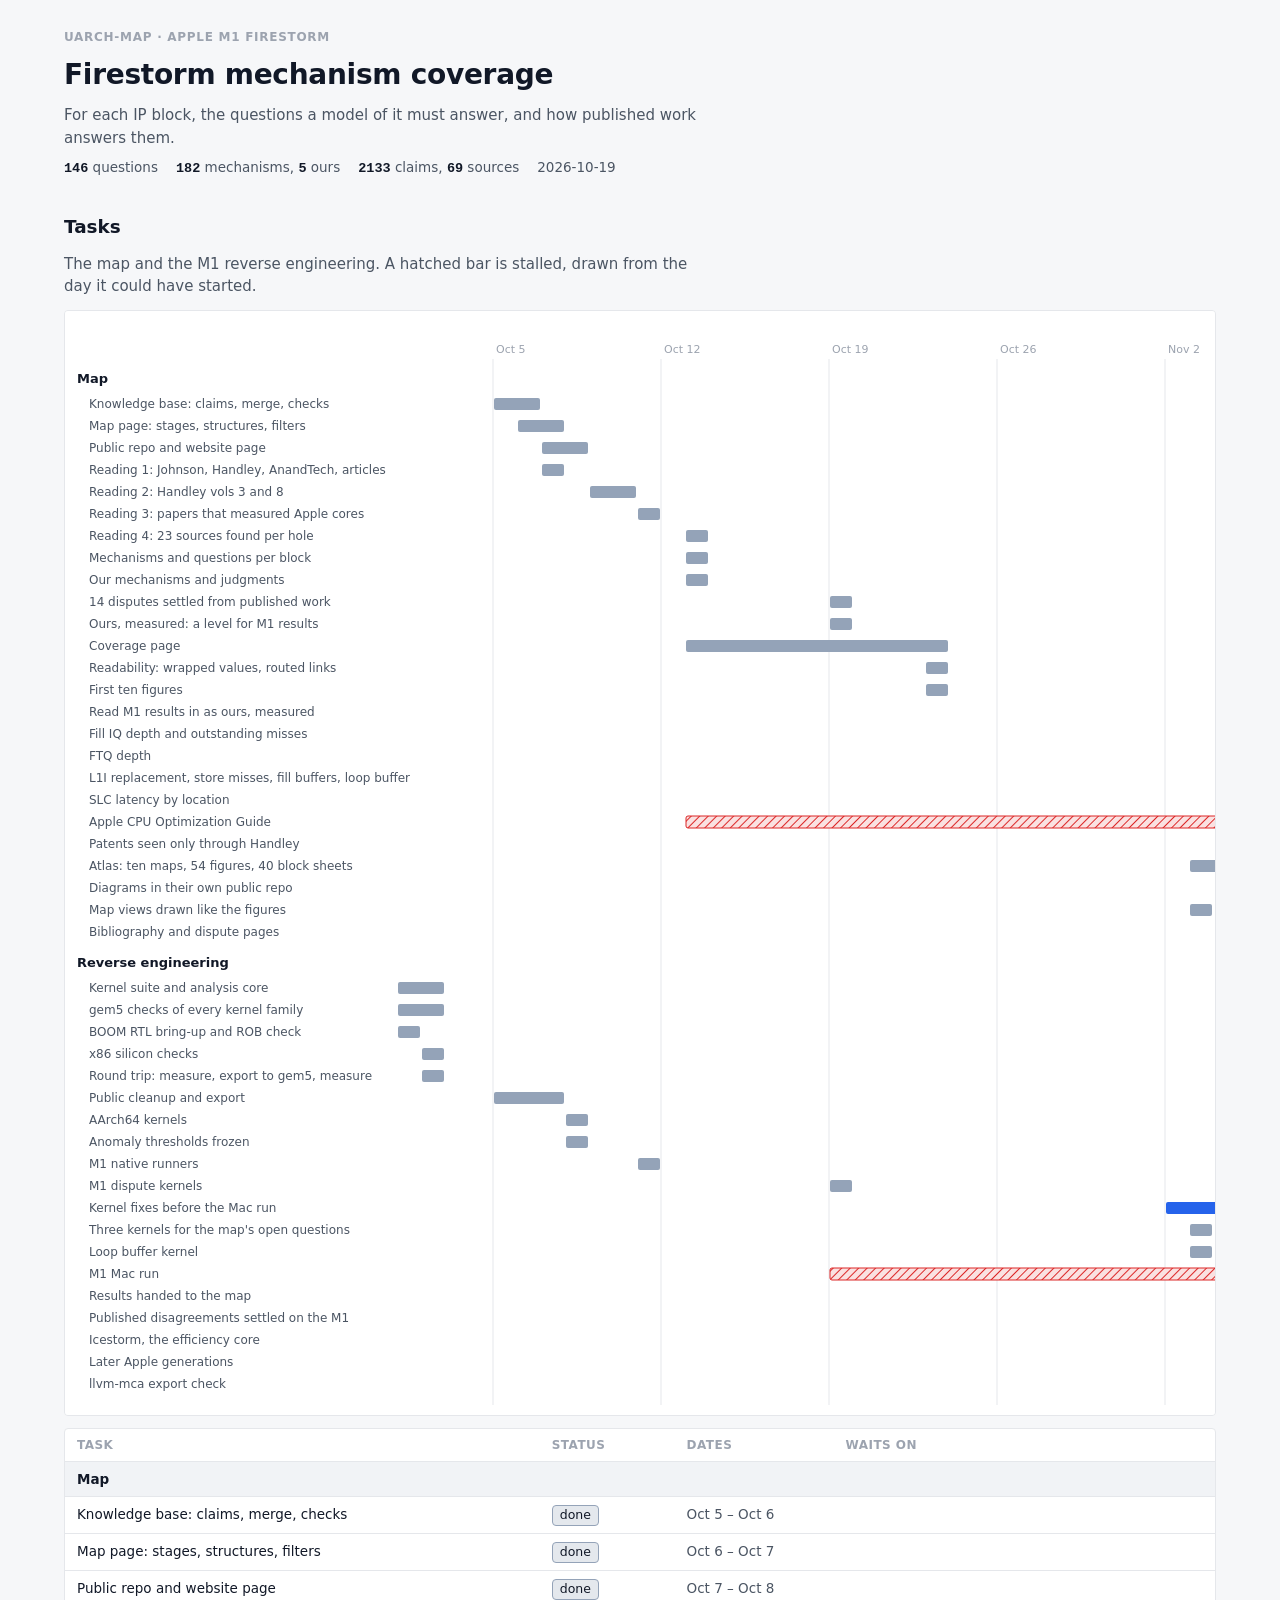
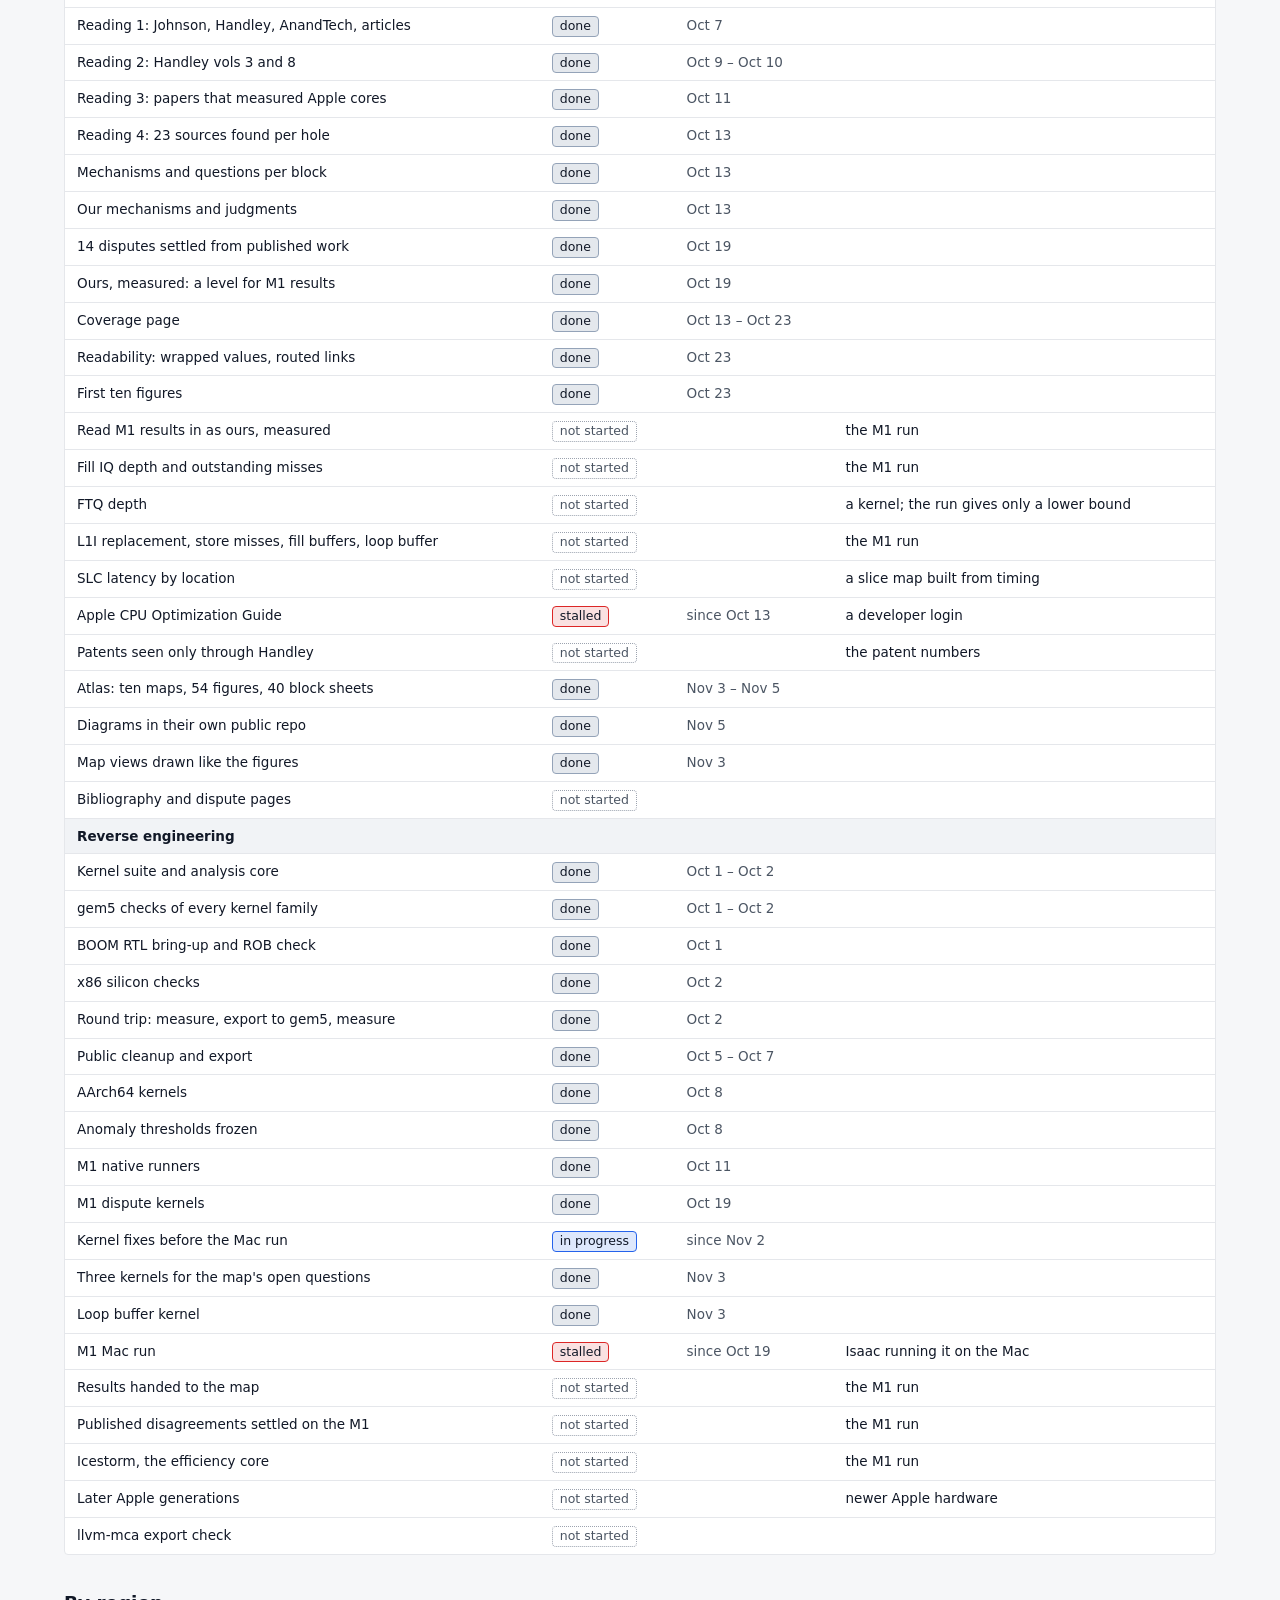
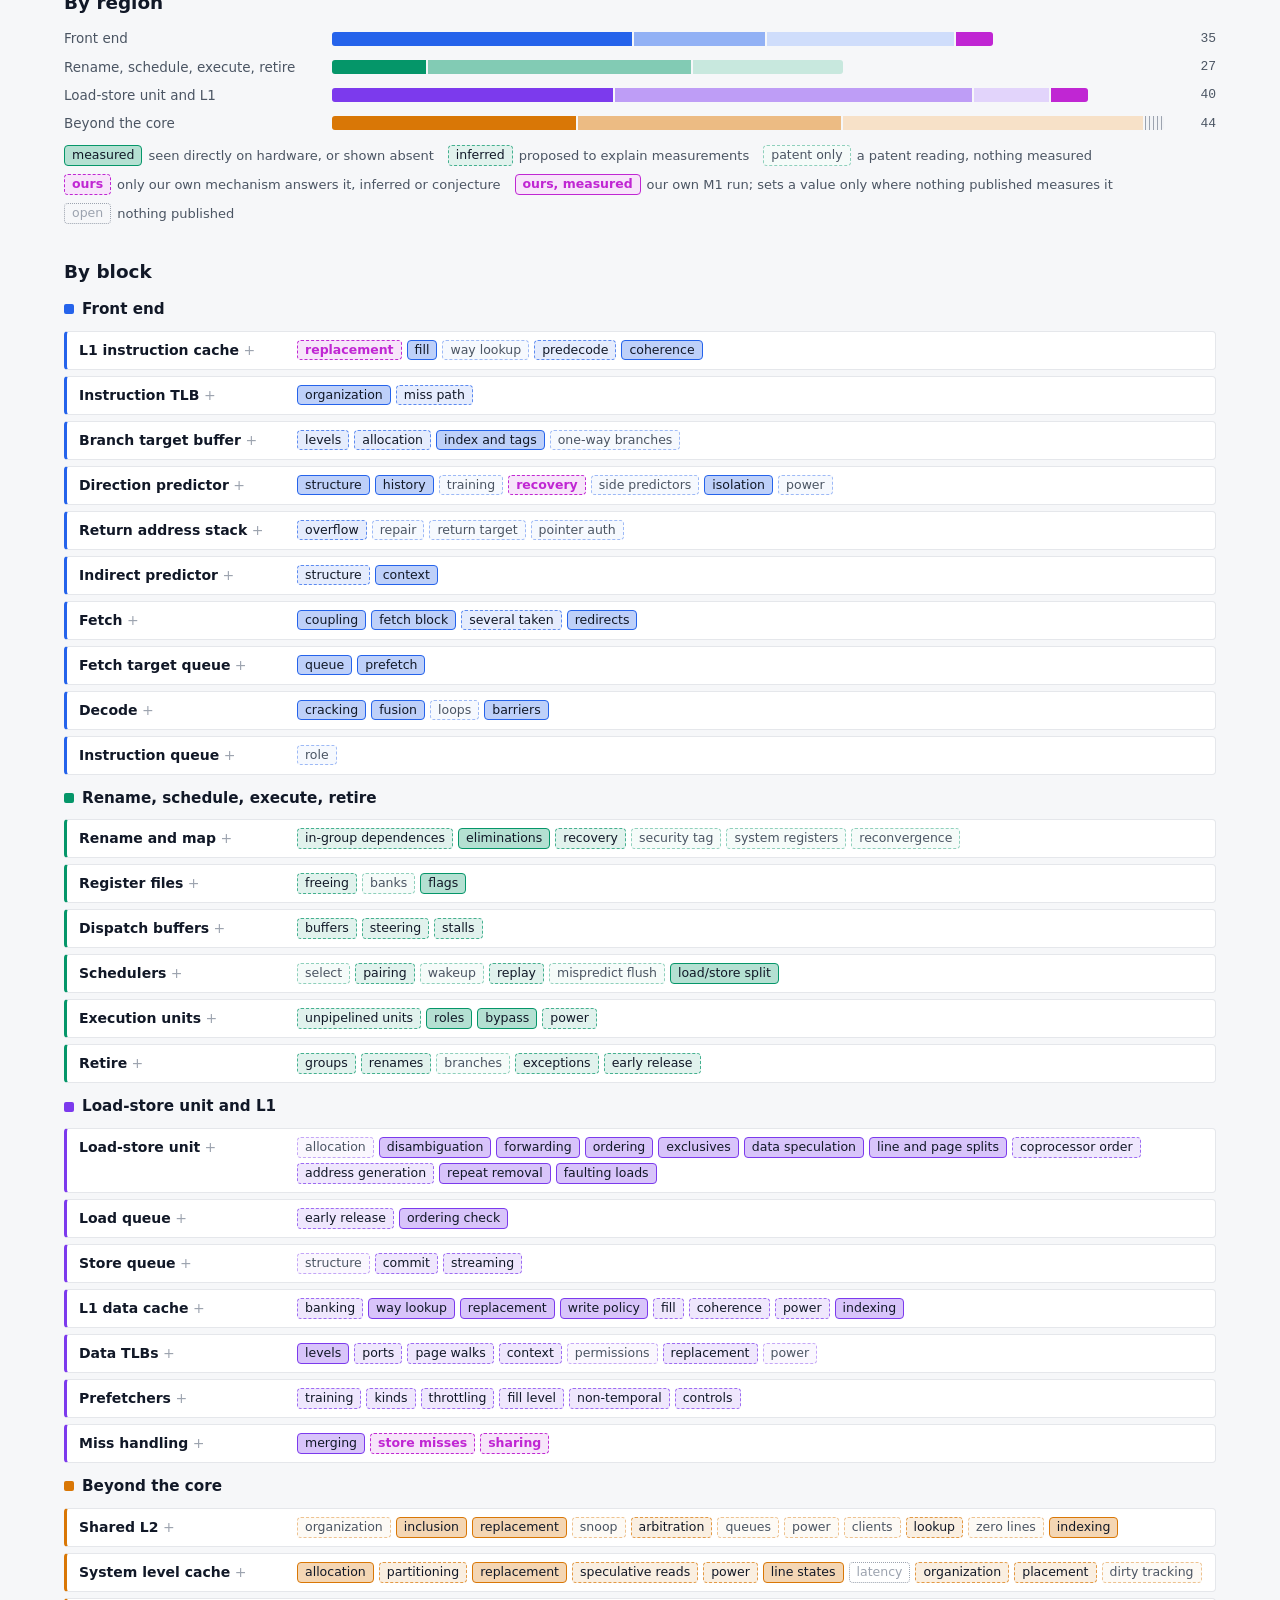
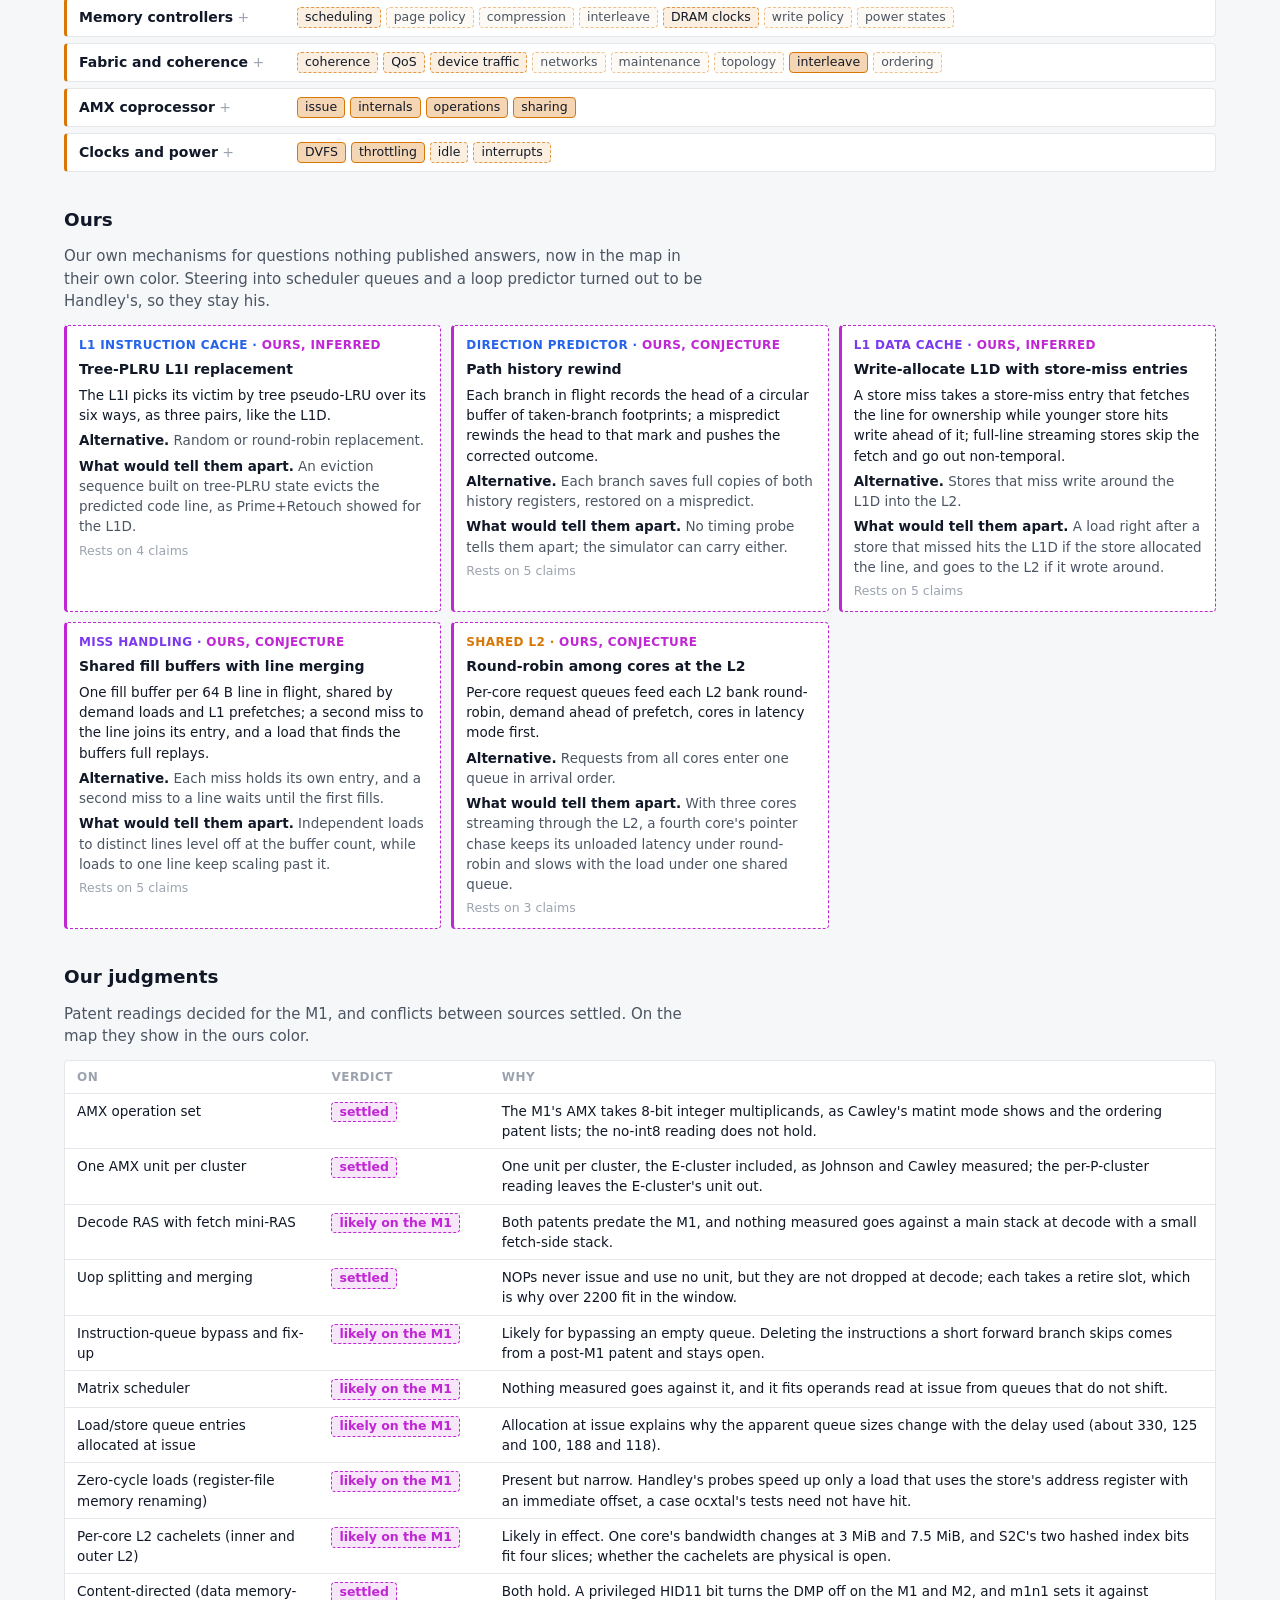
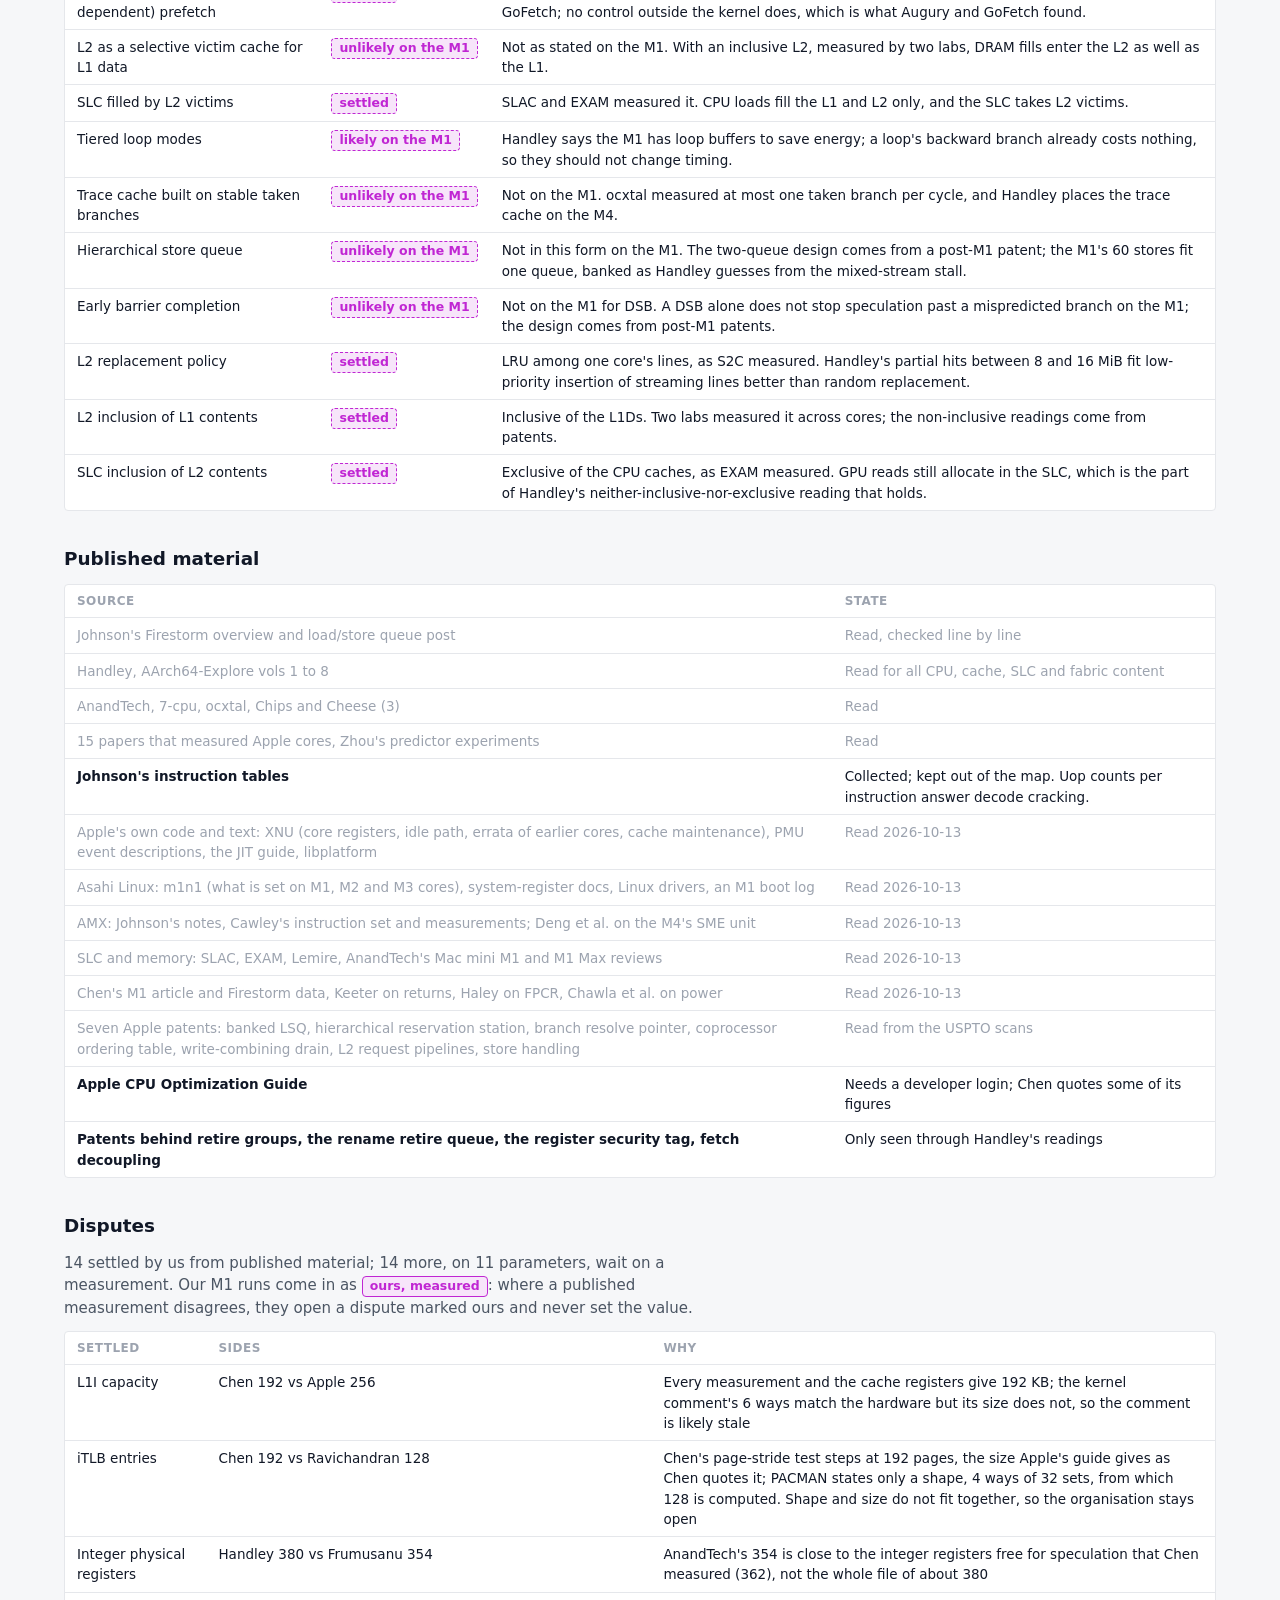
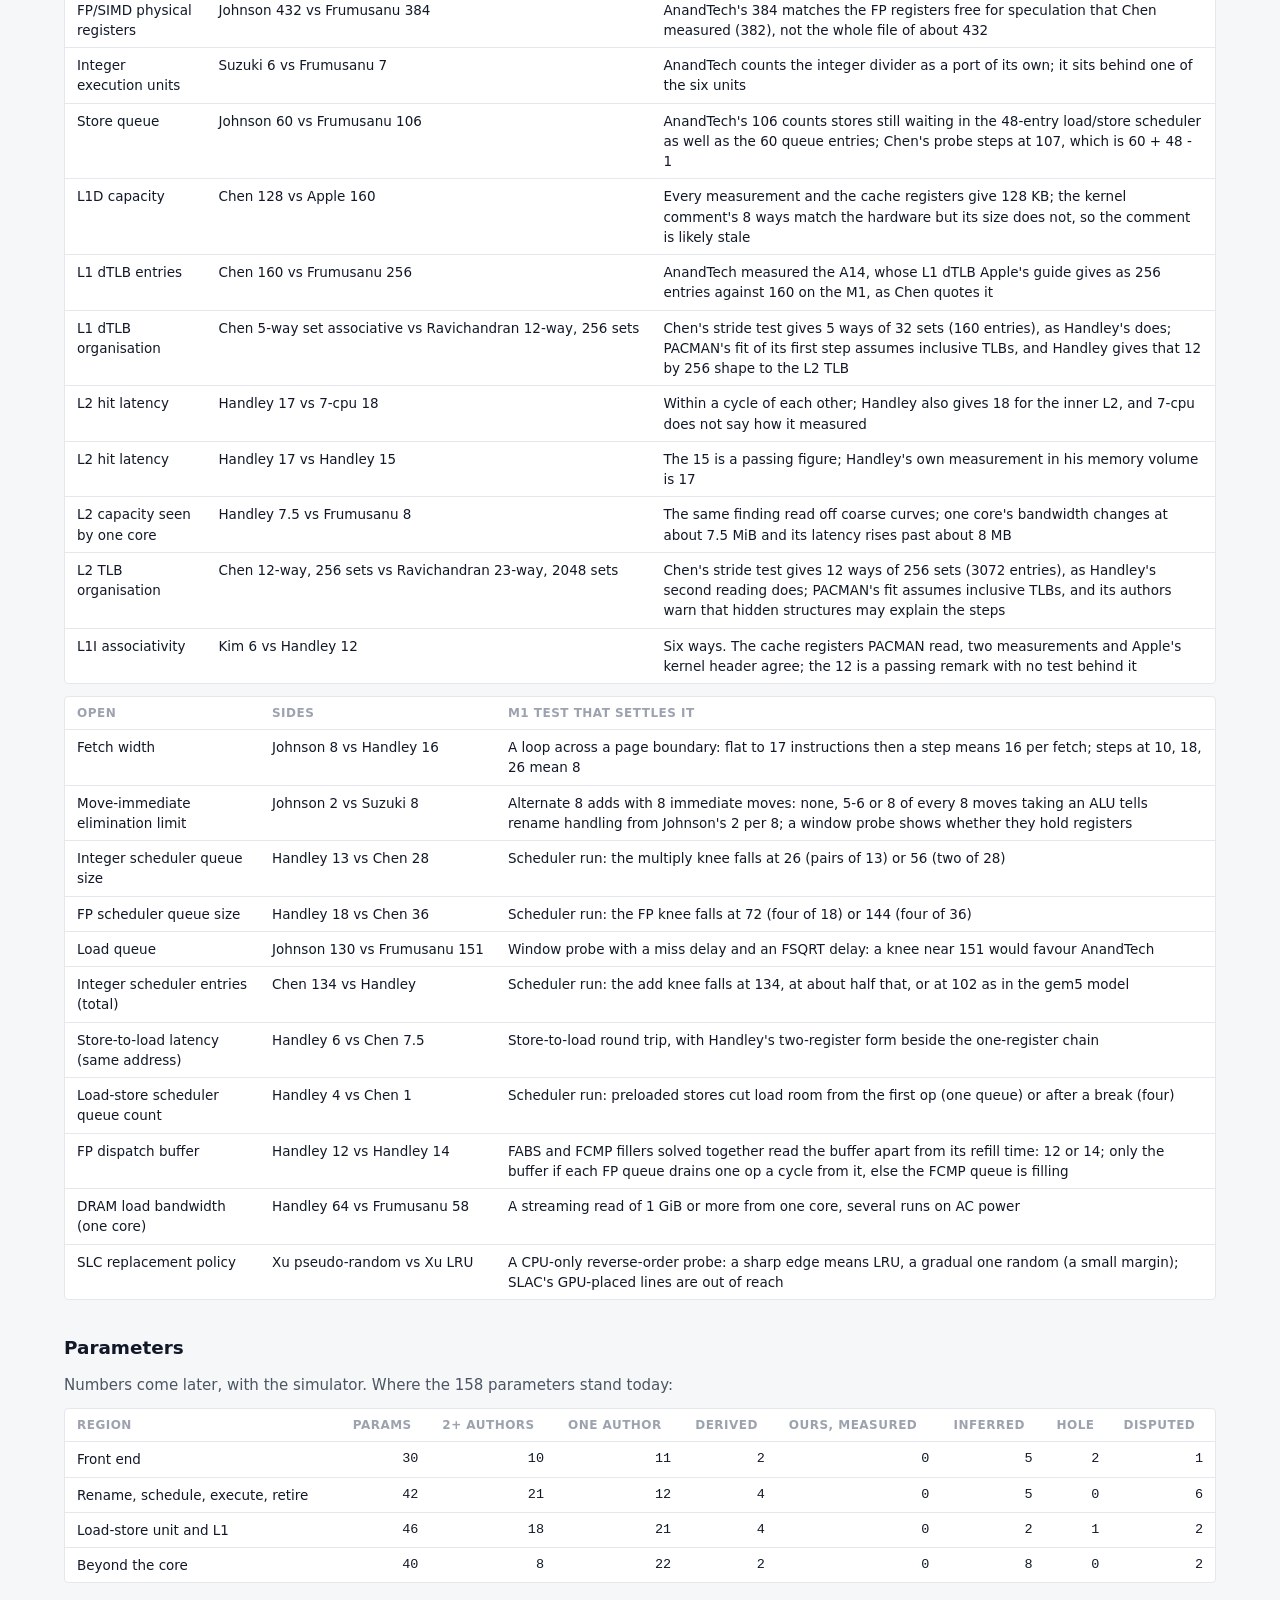
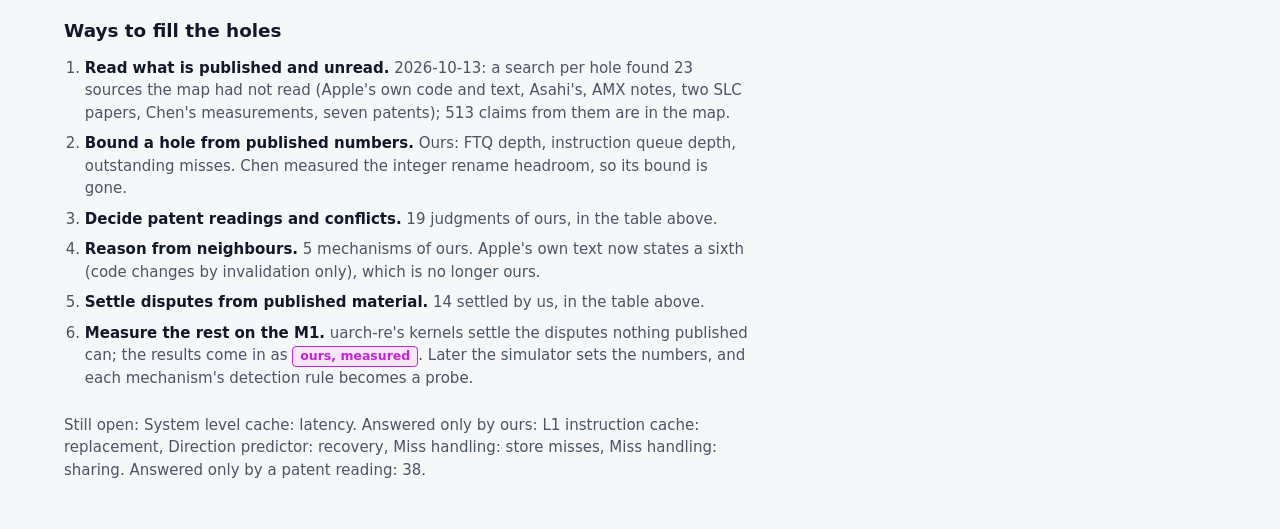
==== commit 26d852cc: "Update the Firestorm atlas: diagrams from their own repo" ====
--- a/public/uarch-map/coverage-7a2030/index.html
+++ b/public/uarch-map/coverage-7a2030/index.html
@@ -165,10 +165,10 @@
     <section>
     <h2>Tasks</h2>
     <p>The map and the M1 reverse engineering. A hatched bar is stalled, drawn from the day it could have started.</p>
-    <div class="tbl card w-wrap"><svg class="w-chart" viewBox="0 -14 1216 1062" width="1216" height="1062" role="img" aria-label="Tasks over time"><defs><pattern id="w-hatch" width="6" height="6" patternUnits="userSpaceOnUse" patternTransform="rotate(45)"><rect class="w-hatch-bg" width="6" height="6"/><line class="w-hatch-ln" x1="0" y1="0" x2="0" y2="6"/></pattern></defs><line class="w-grid" x1="416" y1="24" x2="416" y2="1048"/><text class="w-tick" x="419" y="18">Oct 5</text><line class="w-grid" x1="584" y1="24" x2="584" y2="1048"/><text class="w-tick" x="587" y="18">Oct 12</text><line class="w-grid" x1="752" y1="24" x2="752" y2="1048"/><text class="w-tick" x="755" y="18">Oct 19</text><line class="w-grid" x1="920" y1="24" x2="920" y2="1048"/><text class="w-tick" x="923" y="18">Oct 26</text><line class="w-grid" x1="1088" y1="24" x2="1088" y2="1048"/><text class="w-tick" x="1091" y="18">Nov 2</text><line class="w-asof" x1="1136" y1="8" x2="1136" y2="1048"/><text class="w-tick w-asof-t" x="1140" y="6">Nov 3</text><text class="w-track" x="0" y="48">Map</text><text class="w-label" x="12" y="73">Knowledge base: claims, merge, checks</text><rect class="w-done" x="417" y="63" width="46" height="12" rx="2"/><text class="w-label" x="12" y="95">Map page: stages, structures, filters</text><rect class="w-done" x="441" y="85" width="46" height="12" rx="2"/><text class="w-label" x="12" y="117">Public repo and website page</text><rect class="w-done" x="465" y="107" width="46" height="12" rx="2"/><text class="w-label" x="12" y="139">Reading 1: Johnson, Handley, AnandTech, articles</text><rect class="w-done" x="465" y="129" width="22" height="12" rx="2"/><text class="w-label" x="12" y="161">Reading 2: Handley vols 3 and 8</text><rect class="w-done" x="513" y="151" width="46" height="12" rx="2"/><text class="w-label" x="12" y="183">Reading 3: papers that measured Apple cores</text><rect class="w-done" x="561" y="173" width="22" height="12" rx="2"/><text class="w-label" x="12" y="205">Reading 4: 23 sources found per hole</text><rect class="w-done" x="609" y="195" width="22" height="12" rx="2"/><text class="w-label" x="12" y="227">Mechanisms and questions per block</text><rect class="w-done" x="609" y="217" width="22" height="12" rx="2"/><text class="w-label" x="12" y="249">Our mechanisms and judgments</text><rect class="w-done" x="609" y="239" width="22" height="12" rx="2"/><text class="w-label" x="12" y="271">14 disputes settled from published work</text><rect class="w-done" x="753" y="261" width="22" height="12" rx="2"/><text class="w-label" x="12" y="293">Ours, measured: a level for M1 results</text><rect class="w-done" x="753" y="283" width="22" height="12" rx="2"/><text class="w-label" x="12" y="315">Coverage page</text><rect class="w-done" x="609" y="305" width="262" height="12" rx="2"/><text class="w-label" x="12" y="337">Readability: wrapped values, routed links</text><rect class="w-done" x="849" y="327" width="22" height="12" rx="2"/><text class="w-label" x="12" y="359">First ten figures</text><rect class="w-done" x="849" y="349" width="22" height="12" rx="2"/><text class="w-label" x="12" y="381">Read M1 results in as ours, measured</text><path class="w-todo w-mark-todo" d="M1148.0 372.0 L1153.0 377.0 L1148.0 382.0 L1143.0 377.0 Z"/><text class="w-label" x="12" y="403">Fill IQ depth and outstanding misses</text><path class="w-todo w-mark-todo" d="M1148.0 394.0 L1153.0 399.0 L1148.0 404.0 L1143.0 399.0 Z"/><text class="w-label" x="12" y="425">FTQ depth</text><path class="w-todo w-mark-todo" d="M1148.0 416.0 L1153.0 421.0 L1148.0 426.0 L1143.0 421.0 Z"/><text class="w-label" x="12" y="447">L1I replacement, store misses, fill buffers, loop buffer</text><path class="w-todo w-mark-todo" d="M1148.0 438.0 L1153.0 443.0 L1148.0 448.0 L1143.0 443.0 Z"/><text class="w-label" x="12" y="469">SLC latency by location</text><path class="w-todo w-mark-todo" d="M1148.0 460.0 L1153.0 465.0 L1148.0 470.0 L1143.0 465.0 Z"/><text class="w-label" x="12" y="491">Apple CPU Optimization Guide</text><rect class="w-stalled" x="609" y="481" width="526" height="12" rx="2"/><text class="w-label" x="12" y="513">Patents seen only through Handley</text><path class="w-todo w-mark-todo" d="M1148.0 504.0 L1153.0 509.0 L1148.0 514.0 L1143.0 509.0 Z"/><text class="w-label" x="12" y="535">Atlas: ten maps, 41 figures, 40 block sheets</text><rect class="w-done" x="1113" y="525" width="22" height="12" rx="2"/><text class="w-label" x="12" y="557">Map views drawn like the figures</text><rect class="w-done" x="1113" y="547" width="22" height="12" rx="2"/><text class="w-label" x="12" y="579">Bibliography and dispute pages</text><path class="w-todo w-mark-todo" d="M1148.0 570.0 L1153.0 575.0 L1148.0 580.0 L1143.0 575.0 Z"/><text class="w-track" x="0" y="610">Reverse engineering</text><text class="w-label" x="12" y="635">Kernel suite and analysis core</text><rect class="w-done" x="321" y="625" width="46" height="12" rx="2"/><text class="w-label" x="12" y="657">gem5 checks of every kernel family</text><rect class="w-done" x="321" y="647" width="46" height="12" rx="2"/><text class="w-label" x="12" y="679">BOOM RTL bring-up and ROB check</text><rect class="w-done" x="321" y="669" width="22" height="12" rx="2"/><text class="w-label" x="12" y="701">x86 silicon checks</text><rect class="w-done" x="345" y="691" width="22" height="12" rx="2"/><text class="w-label" x="12" y="723">Round trip: measure, export to gem5, measure</text><rect class="w-done" x="345" y="713" width="22" height="12" rx="2"/><text class="w-label" x="12" y="745">Public cleanup and export</text><rect class="w-done" x="417" y="735" width="70" height="12" rx="2"/><text class="w-label" x="12" y="767">AArch64 kernels</text><rect class="w-done" x="489" y="757" width="22" height="12" rx="2"/><text class="w-label" x="12" y="789">Anomaly thresholds frozen</text><rect class="w-done" x="489" y="779" width="22" height="12" rx="2"/><text class="w-label" x="12" y="811">M1 native runners</text><rect class="w-done" x="561" y="801" width="22" height="12" rx="2"/><text class="w-label" x="12" y="833">M1 dispute kernels</text><rect class="w-done" x="753" y="823" width="22" height="12" rx="2"/><text class="w-label" x="12" y="855">Kernel fixes before the Mac run</text><rect class="w-progress" x="1089" y="845" width="46" height="12" rx="2"/><text class="w-label" x="12" y="877">Three kernels for the map&#x27;s open questions</text><rect class="w-done" x="1113" y="867" width="22" height="12" rx="2"/><text class="w-label" x="12" y="899">Loop buffer kernel</text><rect class="w-done" x="1113" y="889" width="22" height="12" rx="2"/><text class="w-label" x="12" y="921">M1 Mac run</text><rect class="w-stalled" x="753" y="911" width="382" height="12" rx="2"/><text class="w-label" x="12" y="943">Results handed to the map</text><path class="w-todo w-mark-todo" d="M1148.0 934.0 L1153.0 939.0 L1148.0 944.0 L1143.0 939.0 Z"/><text class="w-label" x="12" y="965">Published disagreements settled on the M1</text><path class="w-todo w-mark-todo" d="M1148.0 956.0 L1153.0 961.0 L1148.0 966.0 L1143.0 961.0 Z"/><text class="w-label" x="12" y="987">Icestorm, the efficiency core</text><path class="w-todo w-mark-todo" d="M1148.0 978.0 L1153.0 983.0 L1148.0 988.0 L1143.0 983.0 Z"/><text class="w-label" x="12" y="1009">Later Apple generations</text><path class="w-todo w-mark-todo" d="M1148.0 1000.0 L1153.0 1005.0 L1148.0 1010.0 L1143.0 1005.0 Z"/><text class="w-label" x="12" y="1031">llvm-mca export check</text><path class="w-todo w-mark-todo" d="M1148.0 1022.0 L1153.0 1027.0 L1148.0 1032.0 L1143.0 1027.0 Z"/></svg></div>
+    <div class="tbl card w-wrap"><svg class="w-chart" viewBox="0 -14 1264 1084" width="1264" height="1084" role="img" aria-label="Tasks over time"><defs><pattern id="w-hatch" width="6" height="6" patternUnits="userSpaceOnUse" patternTransform="rotate(45)"><rect class="w-hatch-bg" width="6" height="6"/><line class="w-hatch-ln" x1="0" y1="0" x2="0" y2="6"/></pattern></defs><line class="w-grid" x1="416" y1="24" x2="416" y2="1070"/><text class="w-tick" x="419" y="18">Oct 5</text><line class="w-grid" x1="584" y1="24" x2="584" y2="1070"/><text class="w-tick" x="587" y="18">Oct 12</text><line class="w-grid" x1="752" y1="24" x2="752" y2="1070"/><text class="w-tick" x="755" y="18">Oct 19</text><line class="w-grid" x1="920" y1="24" x2="920" y2="1070"/><text class="w-tick" x="923" y="18">Oct 26</text><line class="w-grid" x1="1088" y1="24" x2="1088" y2="1070"/><text class="w-tick" x="1091" y="18">Nov 2</text><line class="w-grid" x1="1256" y1="24" x2="1256" y2="1070"/><text class="w-tick" x="1259" y="18">Nov 9</text><line class="w-asof" x1="1184" y1="8" x2="1184" y2="1070"/><text class="w-tick w-asof-t" x="1188" y="6">Nov 5</text><text class="w-track" x="0" y="48">Map</text><text class="w-label" x="12" y="73">Knowledge base: claims, merge, checks</text><rect class="w-done" x="417" y="63" width="46" height="12" rx="2"/><text class="w-label" x="12" y="95">Map page: stages, structures, filters</text><rect class="w-done" x="441" y="85" width="46" height="12" rx="2"/><text class="w-label" x="12" y="117">Public repo and website page</text><rect class="w-done" x="465" y="107" width="46" height="12" rx="2"/><text class="w-label" x="12" y="139">Reading 1: Johnson, Handley, AnandTech, articles</text><rect class="w-done" x="465" y="129" width="22" height="12" rx="2"/><text class="w-label" x="12" y="161">Reading 2: Handley vols 3 and 8</text><rect class="w-done" x="513" y="151" width="46" height="12" rx="2"/><text class="w-label" x="12" y="183">Reading 3: papers that measured Apple cores</text><rect class="w-done" x="561" y="173" width="22" height="12" rx="2"/><text class="w-label" x="12" y="205">Reading 4: 23 sources found per hole</text><rect class="w-done" x="609" y="195" width="22" height="12" rx="2"/><text class="w-label" x="12" y="227">Mechanisms and questions per block</text><rect class="w-done" x="609" y="217" width="22" height="12" rx="2"/><text class="w-label" x="12" y="249">Our mechanisms and judgments</text><rect class="w-done" x="609" y="239" width="22" height="12" rx="2"/><text class="w-label" x="12" y="271">14 disputes settled from published work</text><rect class="w-done" x="753" y="261" width="22" height="12" rx="2"/><text class="w-label" x="12" y="293">Ours, measured: a level for M1 results</text><rect class="w-done" x="753" y="283" width="22" height="12" rx="2"/><text class="w-label" x="12" y="315">Coverage page</text><rect class="w-done" x="609" y="305" width="262" height="12" rx="2"/><text class="w-label" x="12" y="337">Readability: wrapped values, routed links</text><rect class="w-done" x="849" y="327" width="22" height="12" rx="2"/><text class="w-label" x="12" y="359">First ten figures</text><rect class="w-done" x="849" y="349" width="22" height="12" rx="2"/><text class="w-label" x="12" y="381">Read M1 results in as ours, measured</text><path class="w-todo w-mark-todo" d="M1196.0 372.0 L1201.0 377.0 L1196.0 382.0 L1191.0 377.0 Z"/><text class="w-label" x="12" y="403">Fill IQ depth and outstanding misses</text><path class="w-todo w-mark-todo" d="M1196.0 394.0 L1201.0 399.0 L1196.0 404.0 L1191.0 399.0 Z"/><text class="w-label" x="12" y="425">FTQ depth</text><path class="w-todo w-mark-todo" d="M1196.0 416.0 L1201.0 421.0 L1196.0 426.0 L1191.0 421.0 Z"/><text class="w-label" x="12" y="447">L1I replacement, store misses, fill buffers, loop buffer</text><path class="w-todo w-mark-todo" d="M1196.0 438.0 L1201.0 443.0 L1196.0 448.0 L1191.0 443.0 Z"/><text class="w-label" x="12" y="469">SLC latency by location</text><path class="w-todo w-mark-todo" d="M1196.0 460.0 L1201.0 465.0 L1196.0 470.0 L1191.0 465.0 Z"/><text class="w-label" x="12" y="491">Apple CPU Optimization Guide</text><rect class="w-stalled" x="609" y="481" width="574" height="12" rx="2"/><text class="w-label" x="12" y="513">Patents seen only through Handley</text><path class="w-todo w-mark-todo" d="M1196.0 504.0 L1201.0 509.0 L1196.0 514.0 L1191.0 509.0 Z"/><text class="w-label" x="12" y="535">Atlas: ten maps, 54 figures, 40 block sheets</text><rect class="w-done" x="1113" y="525" width="70" height="12" rx="2"/><text class="w-label" x="12" y="557">Diagrams in their own public repo</text><rect class="w-done" x="1161" y="547" width="22" height="12" rx="2"/><text class="w-label" x="12" y="579">Map views drawn like the figures</text><rect class="w-done" x="1113" y="569" width="22" height="12" rx="2"/><text class="w-label" x="12" y="601">Bibliography and dispute pages</text><path class="w-todo w-mark-todo" d="M1196.0 592.0 L1201.0 597.0 L1196.0 602.0 L1191.0 597.0 Z"/><text class="w-track" x="0" y="632">Reverse engineering</text><text class="w-label" x="12" y="657">Kernel suite and analysis core</text><rect class="w-done" x="321" y="647" width="46" height="12" rx="2"/><text class="w-label" x="12" y="679">gem5 checks of every kernel family</text><rect class="w-done" x="321" y="669" width="46" height="12" rx="2"/><text class="w-label" x="12" y="701">BOOM RTL bring-up and ROB check</text><rect class="w-done" x="321" y="691" width="22" height="12" rx="2"/><text class="w-label" x="12" y="723">x86 silicon checks</text><rect class="w-done" x="345" y="713" width="22" height="12" rx="2"/><text class="w-label" x="12" y="745">Round trip: measure, export to gem5, measure</text><rect class="w-done" x="345" y="735" width="22" height="12" rx="2"/><text class="w-label" x="12" y="767">Public cleanup and export</text><rect class="w-done" x="417" y="757" width="70" height="12" rx="2"/><text class="w-label" x="12" y="789">AArch64 kernels</text><rect class="w-done" x="489" y="779" width="22" height="12" rx="2"/><text class="w-label" x="12" y="811">Anomaly thresholds frozen</text><rect class="w-done" x="489" y="801" width="22" height="12" rx="2"/><text class="w-label" x="12" y="833">M1 native runners</text><rect class="w-done" x="561" y="823" width="22" height="12" rx="2"/><text class="w-label" x="12" y="855">M1 dispute kernels</text><rect class="w-done" x="753" y="845" width="22" height="12" rx="2"/><text class="w-label" x="12" y="877">Kernel fixes before the Mac run</text><rect class="w-progress" x="1089" y="867" width="94" height="12" rx="2"/><text class="w-label" x="12" y="899">Three kernels for the map&#x27;s open questions</text><rect class="w-done" x="1113" y="889" width="22" height="12" rx="2"/><text class="w-label" x="12" y="921">Loop buffer kernel</text><rect class="w-done" x="1113" y="911" width="22" height="12" rx="2"/><text class="w-label" x="12" y="943">M1 Mac run</text><rect class="w-stalled" x="753" y="933" width="430" height="12" rx="2"/><text class="w-label" x="12" y="965">Results handed to the map</text><path class="w-todo w-mark-todo" d="M1196.0 956.0 L1201.0 961.0 L1196.0 966.0 L1191.0 961.0 Z"/><text class="w-label" x="12" y="987">Published disagreements settled on the M1</text><path class="w-todo w-mark-todo" d="M1196.0 978.0 L1201.0 983.0 L1196.0 988.0 L1191.0 983.0 Z"/><text class="w-label" x="12" y="1009">Icestorm, the efficiency core</text><path class="w-todo w-mark-todo" d="M1196.0 1000.0 L1201.0 1005.0 L1196.0 1010.0 L1191.0 1005.0 Z"/><text class="w-label" x="12" y="1031">Later Apple generations</text><path class="w-todo w-mark-todo" d="M1196.0 1022.0 L1201.0 1027.0 L1196.0 1032.0 L1191.0 1027.0 Z"/><text class="w-label" x="12" y="1053">llvm-mca export check</text><path class="w-todo w-mark-todo" d="M1196.0 1044.0 L1201.0 1049.0 L1196.0 1054.0 L1191.0 1049.0 Z"/></svg></div>
     <div class="tbl card"><table>
       <thead><tr><th>Task</th><th>Status</th><th>Dates</th><th>Waits on</th></tr></thead>
-      <tbody><tr class="w-grp"><td colspan="4">Map</td></tr><tr><td>Knowledge base: claims, merge, checks</td><td><span class="st w-st-done">done</span></td><td class="w-when">Oct 5 – Oct 6</td><td></td></tr><tr><td>Map page: stages, structures, filters</td><td><span class="st w-st-done">done</span></td><td class="w-when">Oct 6 – Oct 7</td><td></td></tr><tr><td>Public repo and website page</td><td><span class="st w-st-done">done</span></td><td class="w-when">Oct 7 – Oct 8</td><td></td></tr><tr><td>Reading 1: Johnson, Handley, AnandTech, articles</td><td><span class="st w-st-done">done</span></td><td class="w-when">Oct 7</td><td></td></tr><tr><td>Reading 2: Handley vols 3 and 8</td><td><span class="st w-st-done">done</span></td><td class="w-when">Oct 9 – Oct 10</td><td></td></tr><tr><td>Reading 3: papers that measured Apple cores</td><td><span class="st w-st-done">done</span></td><td class="w-when">Oct 11</td><td></td></tr><tr><td>Reading 4: 23 sources found per hole</td><td><span class="st w-st-done">done</span></td><td class="w-when">Oct 13</td><td></td></tr><tr><td>Mechanisms and questions per block</td><td><span class="st w-st-done">done</span></td><td class="w-when">Oct 13</td><td></td></tr><tr><td>Our mechanisms and judgments</td><td><span class="st w-st-done">done</span></td><td class="w-when">Oct 13</td><td></td></tr><tr><td>14 disputes settled from published work</td><td><span class="st w-st-done">done</span></td><td class="w-when">Oct 19</td><td></td></tr><tr><td>Ours, measured: a level for M1 results</td><td><span class="st w-st-done">done</span></td><td class="w-when">Oct 19</td><td></td></tr><tr><td>Coverage page</td><td><span class="st w-st-done">done</span></td><td class="w-when">Oct 13 – Oct 23</td><td></td></tr><tr><td>Readability: wrapped values, routed links</td><td><span class="st w-st-done">done</span></td><td class="w-when">Oct 23</td><td></td></tr><tr><td>First ten figures</td><td><span class="st w-st-done">done</span></td><td class="w-when">Oct 23</td><td></td></tr><tr><td>Read M1 results in as ours, measured</td><td><span class="st w-st-todo">not started</span></td><td class="w-when"></td><td>the M1 run</td></tr><tr><td>Fill IQ depth and outstanding misses</td><td><span class="st w-st-todo">not started</span></td><td class="w-when"></td><td>the M1 run</td></tr><tr><td>FTQ depth</td><td><span class="st w-st-todo">not started</span></td><td class="w-when"></td><td>a kernel; the run gives only a lower bound</td></tr><tr><td>L1I replacement, store misses, fill buffers, loop buffer</td><td><span class="st w-st-todo">not started</span></td><td class="w-when"></td><td>the M1 run</td></tr><tr><td>SLC latency by location</td><td><span class="st w-st-todo">not started</span></td><td class="w-when"></td><td>a slice map built from timing</td></tr><tr><td>Apple CPU Optimization Guide</td><td><span class="st w-st-stalled">stalled</span></td><td class="w-when">since Oct 13</td><td>a developer login</td></tr><tr><td>Patents seen only through Handley</td><td><span class="st w-st-todo">not started</span></td><td class="w-when"></td><td>the patent numbers</td></tr><tr><td>Atlas: ten maps, 41 figures, 40 block sheets</td><td><span class="st w-st-done">done</span></td><td class="w-when">Nov 3</td><td></td></tr><tr><td>Map views drawn like the figures</td><td><span class="st w-st-done">done</span></td><td class="w-when">Nov 3</td><td></td></tr><tr><td>Bibliography and dispute pages</td><td><span class="st w-st-todo">not started</span></td><td class="w-when"></td><td></td></tr><tr class="w-grp"><td colspan="4">Reverse engineering</td></tr><tr><td>Kernel suite and analysis core</td><td><span class="st w-st-done">done</span></td><td class="w-when">Oct 1 – Oct 2</td><td></td></tr><tr><td>gem5 checks of every kernel family</td><td><span class="st w-st-done">done</span></td><td class="w-when">Oct 1 – Oct 2</td><td></td></tr><tr><td>BOOM RTL bring-up and ROB check</td><td><span class="st w-st-done">done</span></td><td class="w-when">Oct 1</td><td></td></tr><tr><td>x86 silicon checks</td><td><span class="st w-st-done">done</span></td><td class="w-when">Oct 2</td><td></td></tr><tr><td>Round trip: measure, export to gem5, measure</td><td><span class="st w-st-done">done</span></td><td class="w-when">Oct 2</td><td></td></tr><tr><td>Public cleanup and export</td><td><span class="st w-st-done">done</span></td><td class="w-when">Oct 5 – Oct 7</td><td></td></tr><tr><td>AArch64 kernels</td><td><span class="st w-st-done">done</span></td><td class="w-when">Oct 8</td><td></td></tr><tr><td>Anomaly thresholds frozen</td><td><span class="st w-st-done">done</span></td><td class="w-when">Oct 8</td><td></td></tr><tr><td>M1 native runners</td><td><span class="st w-st-done">done</span></td><td class="w-when">Oct 11</td><td></td></tr><tr><td>M1 dispute kernels</td><td><span class="st w-st-done">done</span></td><td class="w-when">Oct 19</td><td></td></tr><tr><td>Kernel fixes before the Mac run</td><td><span class="st w-st-progress">in progress</span></td><td class="w-when">since Nov 2</td><td></td></tr><tr><td>Three kernels for the map&#x27;s open questions</td><td><span class="st w-st-done">done</span></td><td class="w-when">Nov 3</td><td></td></tr><tr><td>Loop buffer kernel</td><td><span class="st w-st-done">done</span></td><td class="w-when">Nov 3</td><td></td></tr><tr><td>M1 Mac run</td><td><span class="st w-st-stalled">stalled</span></td><td class="w-when">since Oct 19</td><td>Isaac running it on the Mac</td></tr><tr><td>Results handed to the map</td><td><span class="st w-st-todo">not started</span></td><td class="w-when"></td><td>the M1 run</td></tr><tr><td>Published disagreements settled on the M1</td><td><span class="st w-st-todo">not started</span></td><td class="w-when"></td><td>the M1 run</td></tr><tr><td>Icestorm, the efficiency core</td><td><span class="st w-st-todo">not started</span></td><td class="w-when"></td><td>the M1 run</td></tr><tr><td>Later Apple generations</td><td><span class="st w-st-todo">not started</span></td><td class="w-when"></td><td>newer Apple hardware</td></tr><tr><td>llvm-mca export check</td><td><span class="st w-st-todo">not started</span></td><td class="w-when"></td><td></td></tr></tbody>
+      <tbody><tr class="w-grp"><td colspan="4">Map</td></tr><tr><td>Knowledge base: claims, merge, checks</td><td><span class="st w-st-done">done</span></td><td class="w-when">Oct 5 – Oct 6</td><td></td></tr><tr><td>Map page: stages, structures, filters</td><td><span class="st w-st-done">done</span></td><td class="w-when">Oct 6 – Oct 7</td><td></td></tr><tr><td>Public repo and website page</td><td><span class="st w-st-done">done</span></td><td class="w-when">Oct 7 – Oct 8</td><td></td></tr><tr><td>Reading 1: Johnson, Handley, AnandTech, articles</td><td><span class="st w-st-done">done</span></td><td class="w-when">Oct 7</td><td></td></tr><tr><td>Reading 2: Handley vols 3 and 8</td><td><span class="st w-st-done">done</span></td><td class="w-when">Oct 9 – Oct 10</td><td></td></tr><tr><td>Reading 3: papers that measured Apple cores</td><td><span class="st w-st-done">done</span></td><td class="w-when">Oct 11</td><td></td></tr><tr><td>Reading 4: 23 sources found per hole</td><td><span class="st w-st-done">done</span></td><td class="w-when">Oct 13</td><td></td></tr><tr><td>Mechanisms and questions per block</td><td><span class="st w-st-done">done</span></td><td class="w-when">Oct 13</td><td></td></tr><tr><td>Our mechanisms and judgments</td><td><span class="st w-st-done">done</span></td><td class="w-when">Oct 13</td><td></td></tr><tr><td>14 disputes settled from published work</td><td><span class="st w-st-done">done</span></td><td class="w-when">Oct 19</td><td></td></tr><tr><td>Ours, measured: a level for M1 results</td><td><span class="st w-st-done">done</span></td><td class="w-when">Oct 19</td><td></td></tr><tr><td>Coverage page</td><td><span class="st w-st-done">done</span></td><td class="w-when">Oct 13 – Oct 23</td><td></td></tr><tr><td>Readability: wrapped values, routed links</td><td><span class="st w-st-done">done</span></td><td class="w-when">Oct 23</td><td></td></tr><tr><td>First ten figures</td><td><span class="st w-st-done">done</span></td><td class="w-when">Oct 23</td><td></td></tr><tr><td>Read M1 results in as ours, measured</td><td><span class="st w-st-todo">not started</span></td><td class="w-when"></td><td>the M1 run</td></tr><tr><td>Fill IQ depth and outstanding misses</td><td><span class="st w-st-todo">not started</span></td><td class="w-when"></td><td>the M1 run</td></tr><tr><td>FTQ depth</td><td><span class="st w-st-todo">not started</span></td><td class="w-when"></td><td>a kernel; the run gives only a lower bound</td></tr><tr><td>L1I replacement, store misses, fill buffers, loop buffer</td><td><span class="st w-st-todo">not started</span></td><td class="w-when"></td><td>the M1 run</td></tr><tr><td>SLC latency by location</td><td><span class="st w-st-todo">not started</span></td><td class="w-when"></td><td>a slice map built from timing</td></tr><tr><td>Apple CPU Optimization Guide</td><td><span class="st w-st-stalled">stalled</span></td><td class="w-when">since Oct 13</td><td>a developer login</td></tr><tr><td>Patents seen only through Handley</td><td><span class="st w-st-todo">not started</span></td><td class="w-when"></td><td>the patent numbers</td></tr><tr><td>Atlas: ten maps, 54 figures, 40 block sheets</td><td><span class="st w-st-done">done</span></td><td class="w-when">Nov 3 – Nov 5</td><td></td></tr><tr><td>Diagrams in their own public repo</td><td><span class="st w-st-done">done</span></td><td class="w-when">Nov 5</td><td></td></tr><tr><td>Map views drawn like the figures</td><td><span class="st w-st-done">done</span></td><td class="w-when">Nov 3</td><td></td></tr><tr><td>Bibliography and dispute pages</td><td><span class="st w-st-todo">not started</span></td><td class="w-when"></td><td></td></tr><tr class="w-grp"><td colspan="4">Reverse engineering</td></tr><tr><td>Kernel suite and analysis core</td><td><span class="st w-st-done">done</span></td><td class="w-when">Oct 1 – Oct 2</td><td></td></tr><tr><td>gem5 checks of every kernel family</td><td><span class="st w-st-done">done</span></td><td class="w-when">Oct 1 – Oct 2</td><td></td></tr><tr><td>BOOM RTL bring-up and ROB check</td><td><span class="st w-st-done">done</span></td><td class="w-when">Oct 1</td><td></td></tr><tr><td>x86 silicon checks</td><td><span class="st w-st-done">done</span></td><td class="w-when">Oct 2</td><td></td></tr><tr><td>Round trip: measure, export to gem5, measure</td><td><span class="st w-st-done">done</span></td><td class="w-when">Oct 2</td><td></td></tr><tr><td>Public cleanup and export</td><td><span class="st w-st-done">done</span></td><td class="w-when">Oct 5 – Oct 7</td><td></td></tr><tr><td>AArch64 kernels</td><td><span class="st w-st-done">done</span></td><td class="w-when">Oct 8</td><td></td></tr><tr><td>Anomaly thresholds frozen</td><td><span class="st w-st-done">done</span></td><td class="w-when">Oct 8</td><td></td></tr><tr><td>M1 native runners</td><td><span class="st w-st-done">done</span></td><td class="w-when">Oct 11</td><td></td></tr><tr><td>M1 dispute kernels</td><td><span class="st w-st-done">done</span></td><td class="w-when">Oct 19</td><td></td></tr><tr><td>Kernel fixes before the Mac run</td><td><span class="st w-st-progress">in progress</span></td><td class="w-when">since Nov 2</td><td></td></tr><tr><td>Three kernels for the map&#x27;s open questions</td><td><span class="st w-st-done">done</span></td><td class="w-when">Nov 3</td><td></td></tr><tr><td>Loop buffer kernel</td><td><span class="st w-st-done">done</span></td><td class="w-when">Nov 3</td><td></td></tr><tr><td>M1 Mac run</td><td><span class="st w-st-stalled">stalled</span></td><td class="w-when">since Oct 19</td><td>Isaac running it on the Mac</td></tr><tr><td>Results handed to the map</td><td><span class="st w-st-todo">not started</span></td><td class="w-when"></td><td>the M1 run</td></tr><tr><td>Published disagreements settled on the M1</td><td><span class="st w-st-todo">not started</span></td><td class="w-when"></td><td>the M1 run</td></tr><tr><td>Icestorm, the efficiency core</td><td><span class="st w-st-todo">not started</span></td><td class="w-when"></td><td>the M1 run</td></tr><tr><td>Later Apple generations</td><td><span class="st w-st-todo">not started</span></td><td class="w-when"></td><td>newer Apple hardware</td></tr><tr><td>llvm-mca export check</td><td><span class="st w-st-todo">not started</span></td><td class="w-when"></td><td></td></tr></tbody>
     </table></div>
   </section>
 
